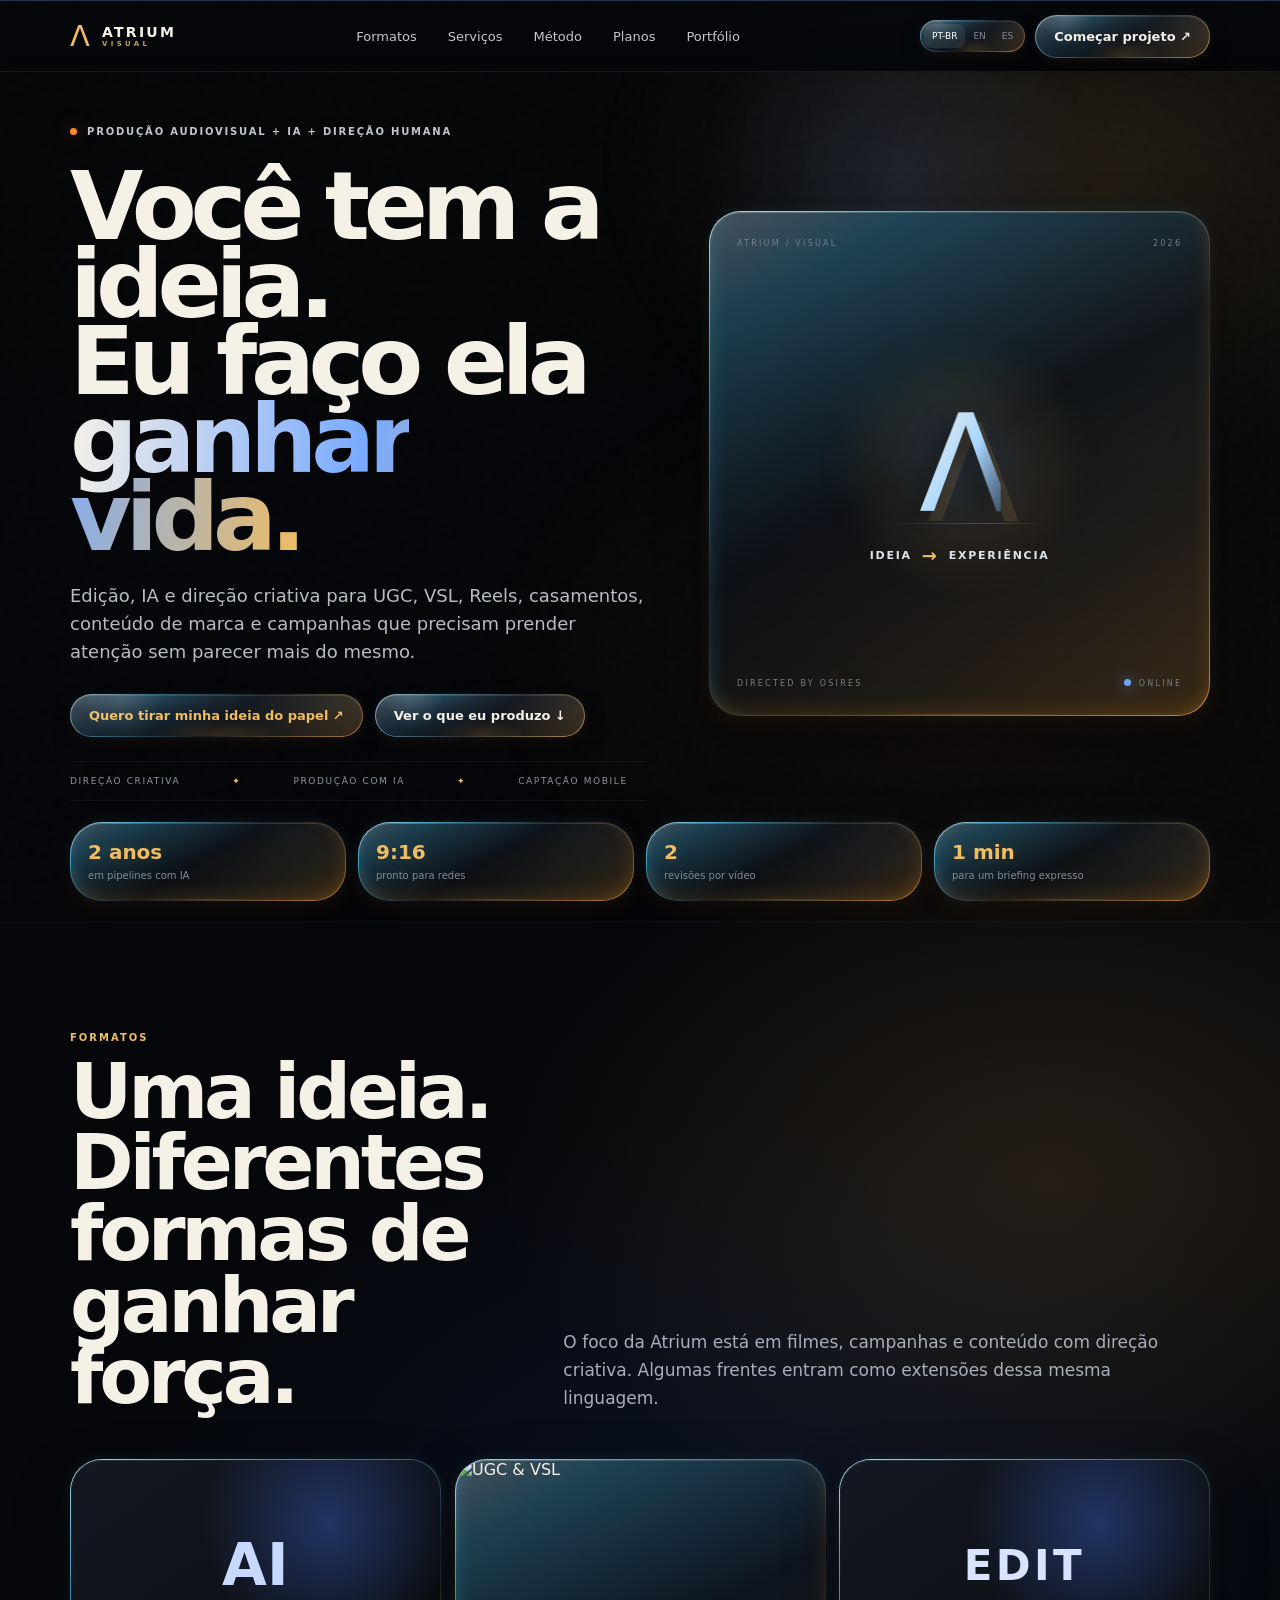
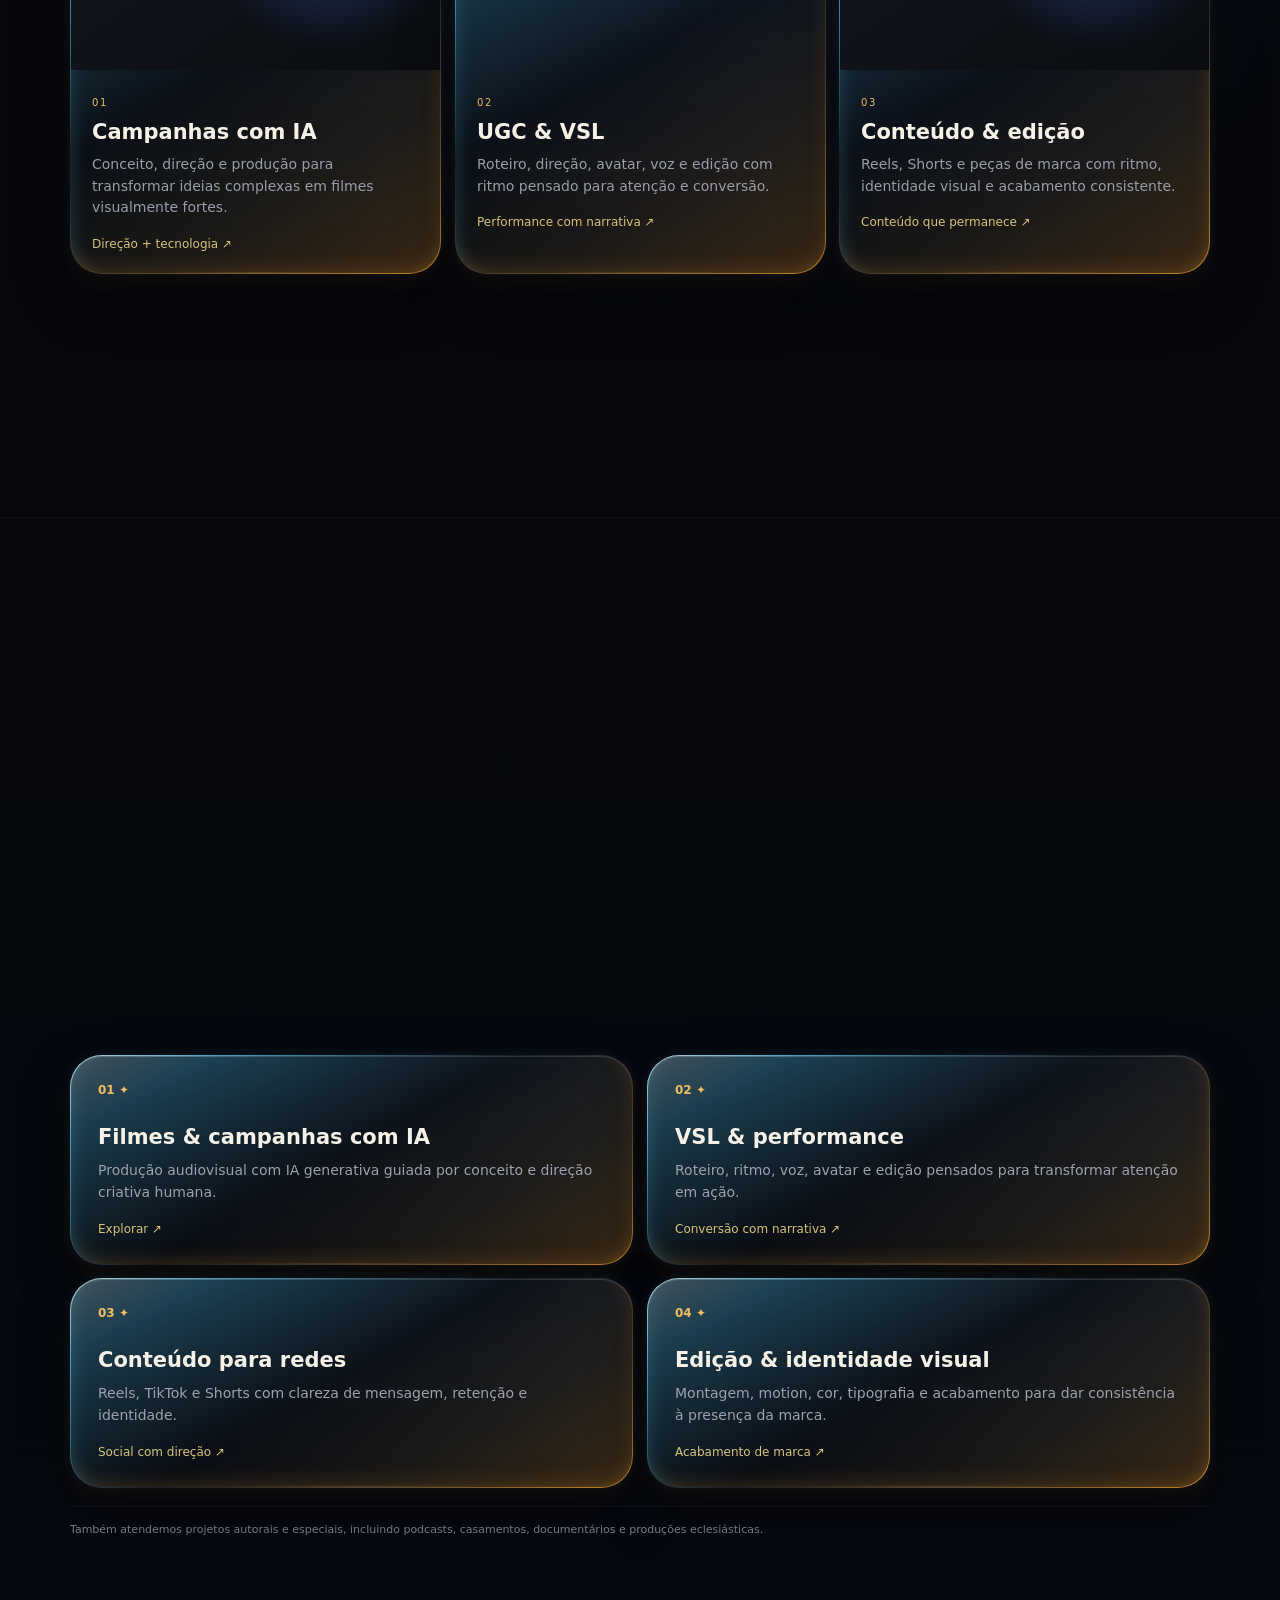
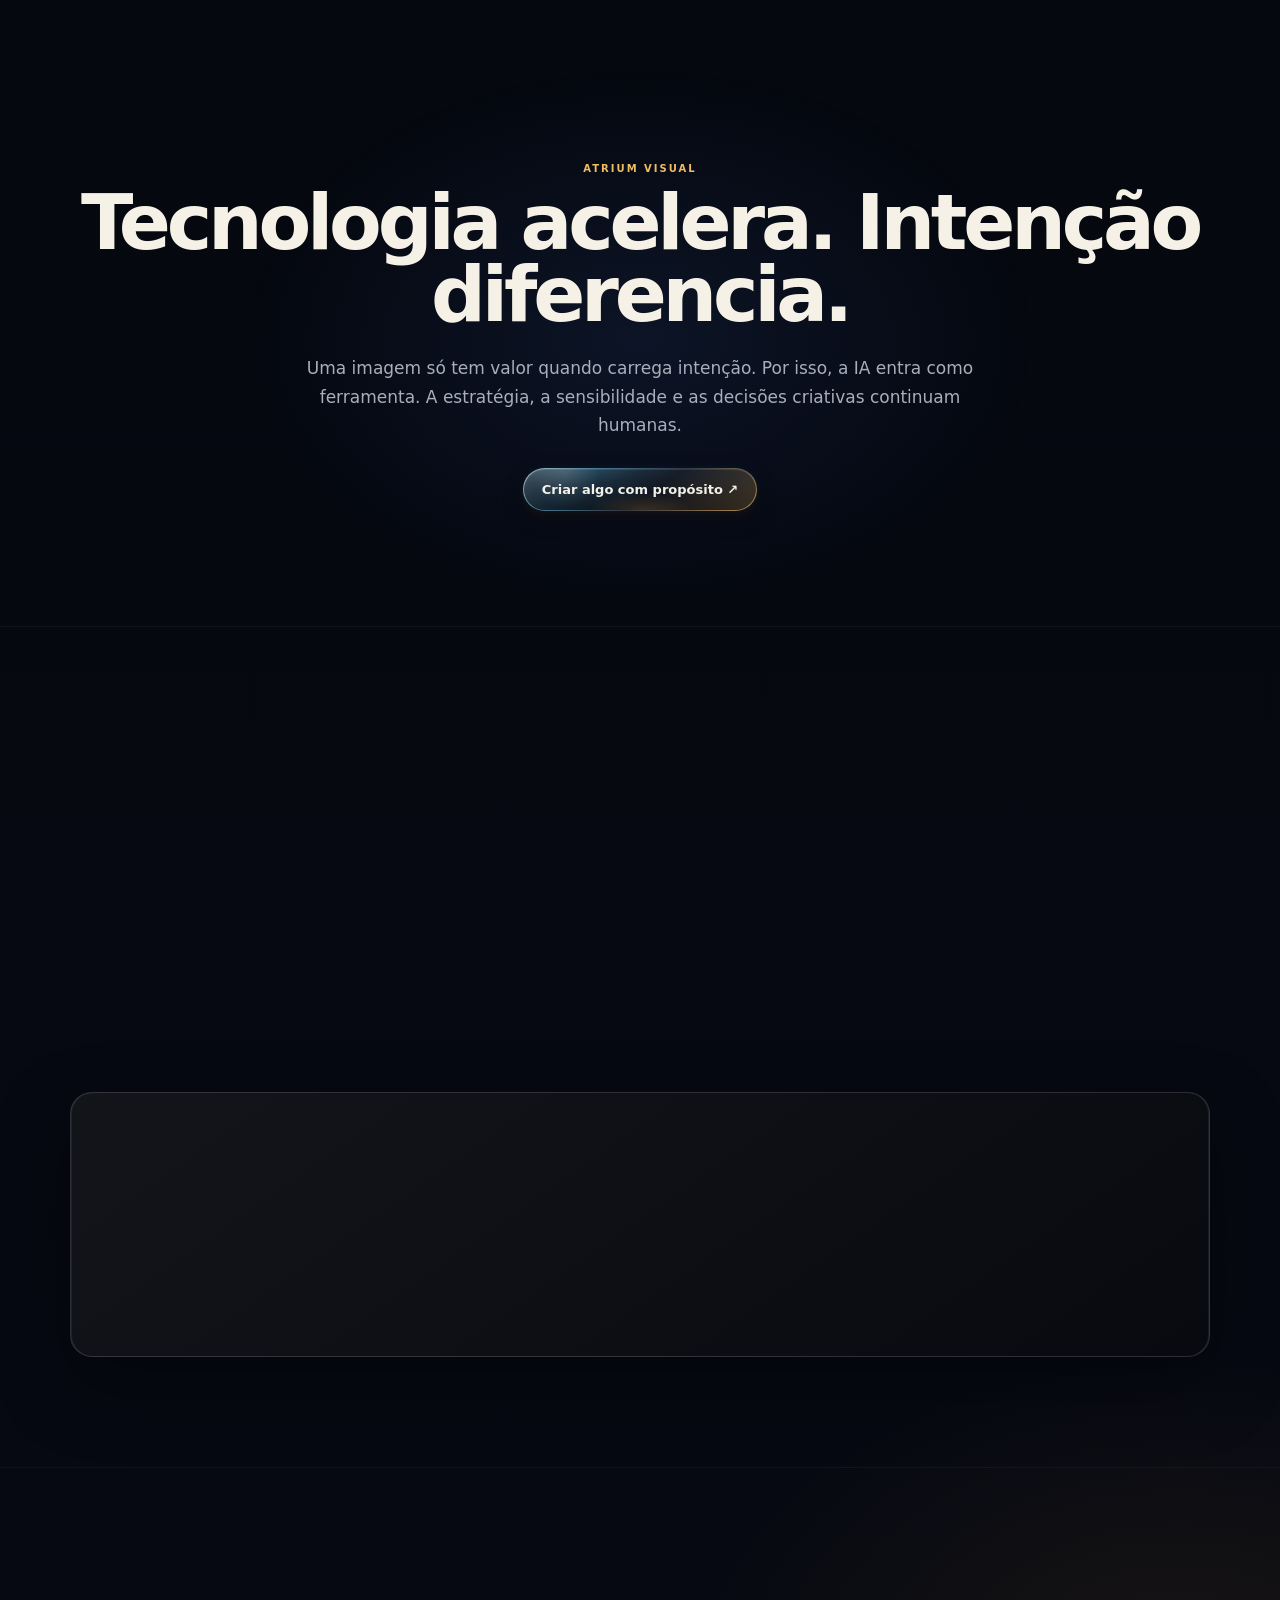
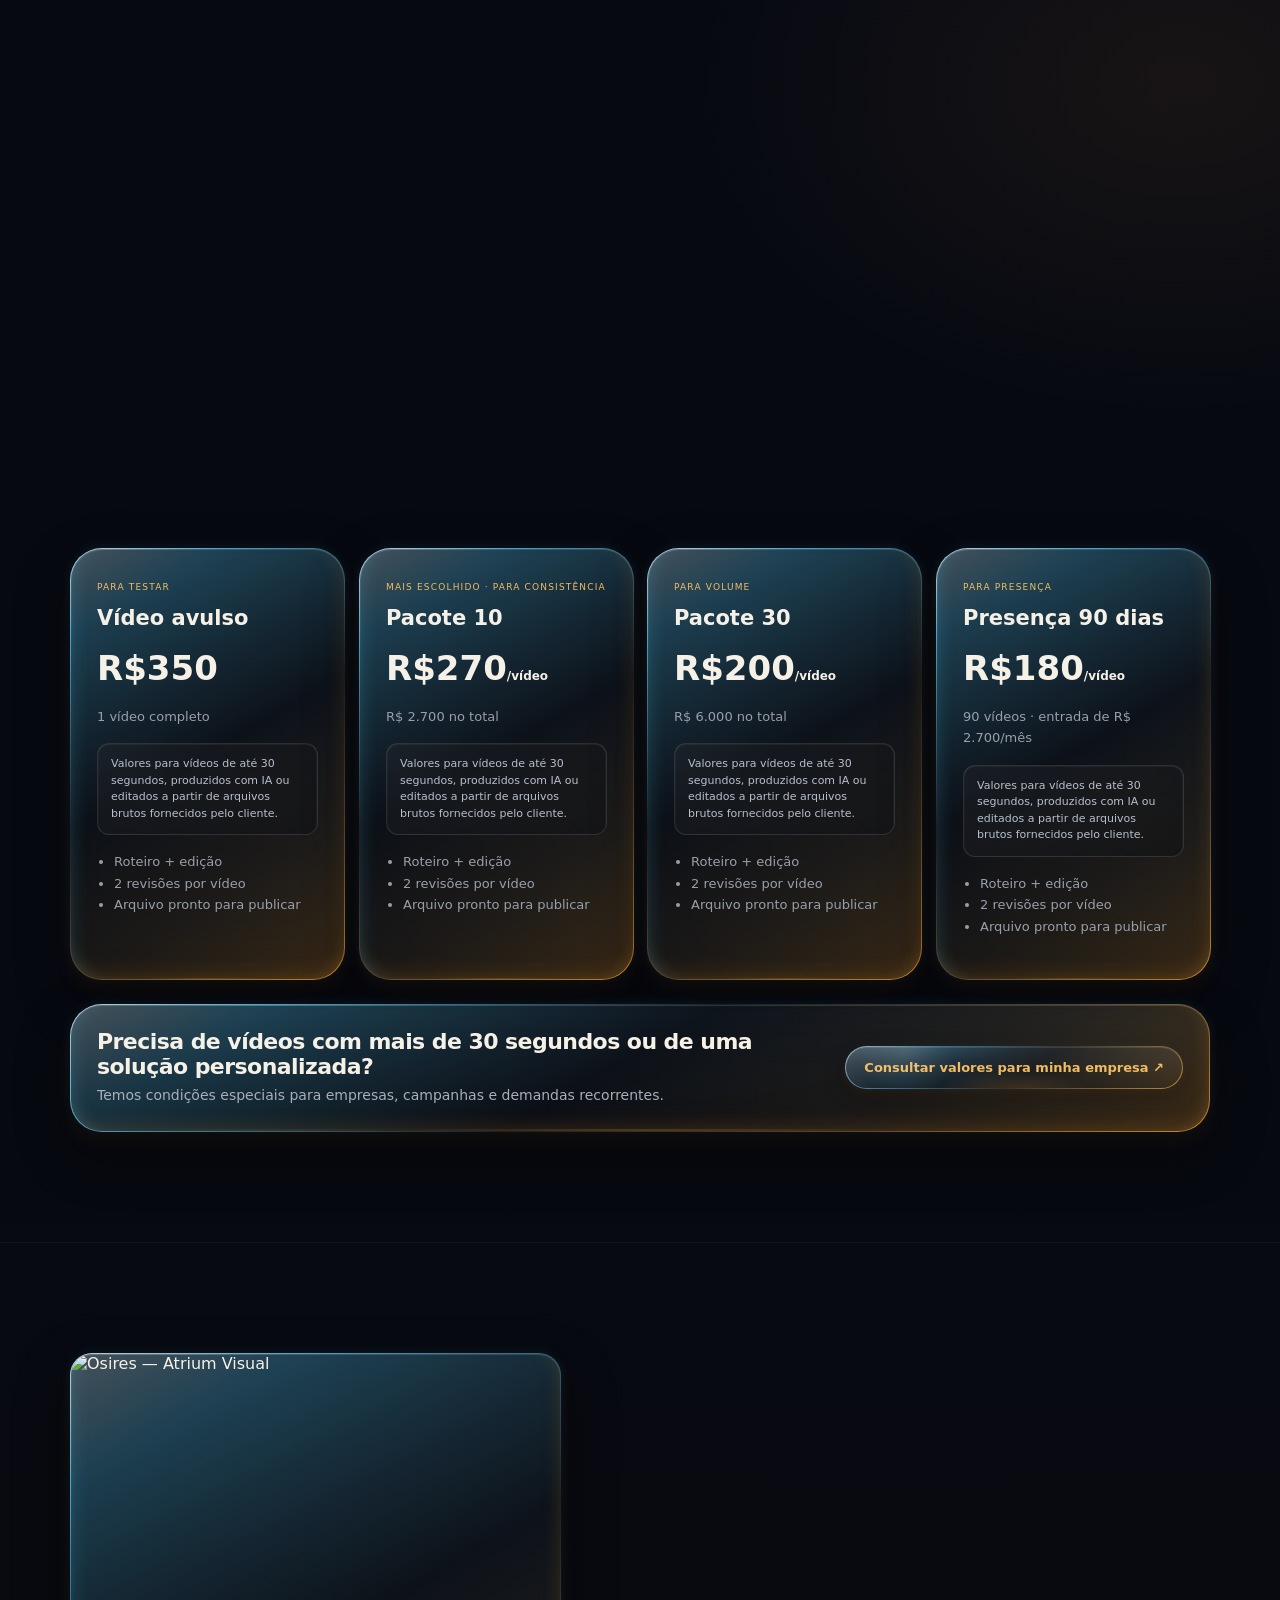
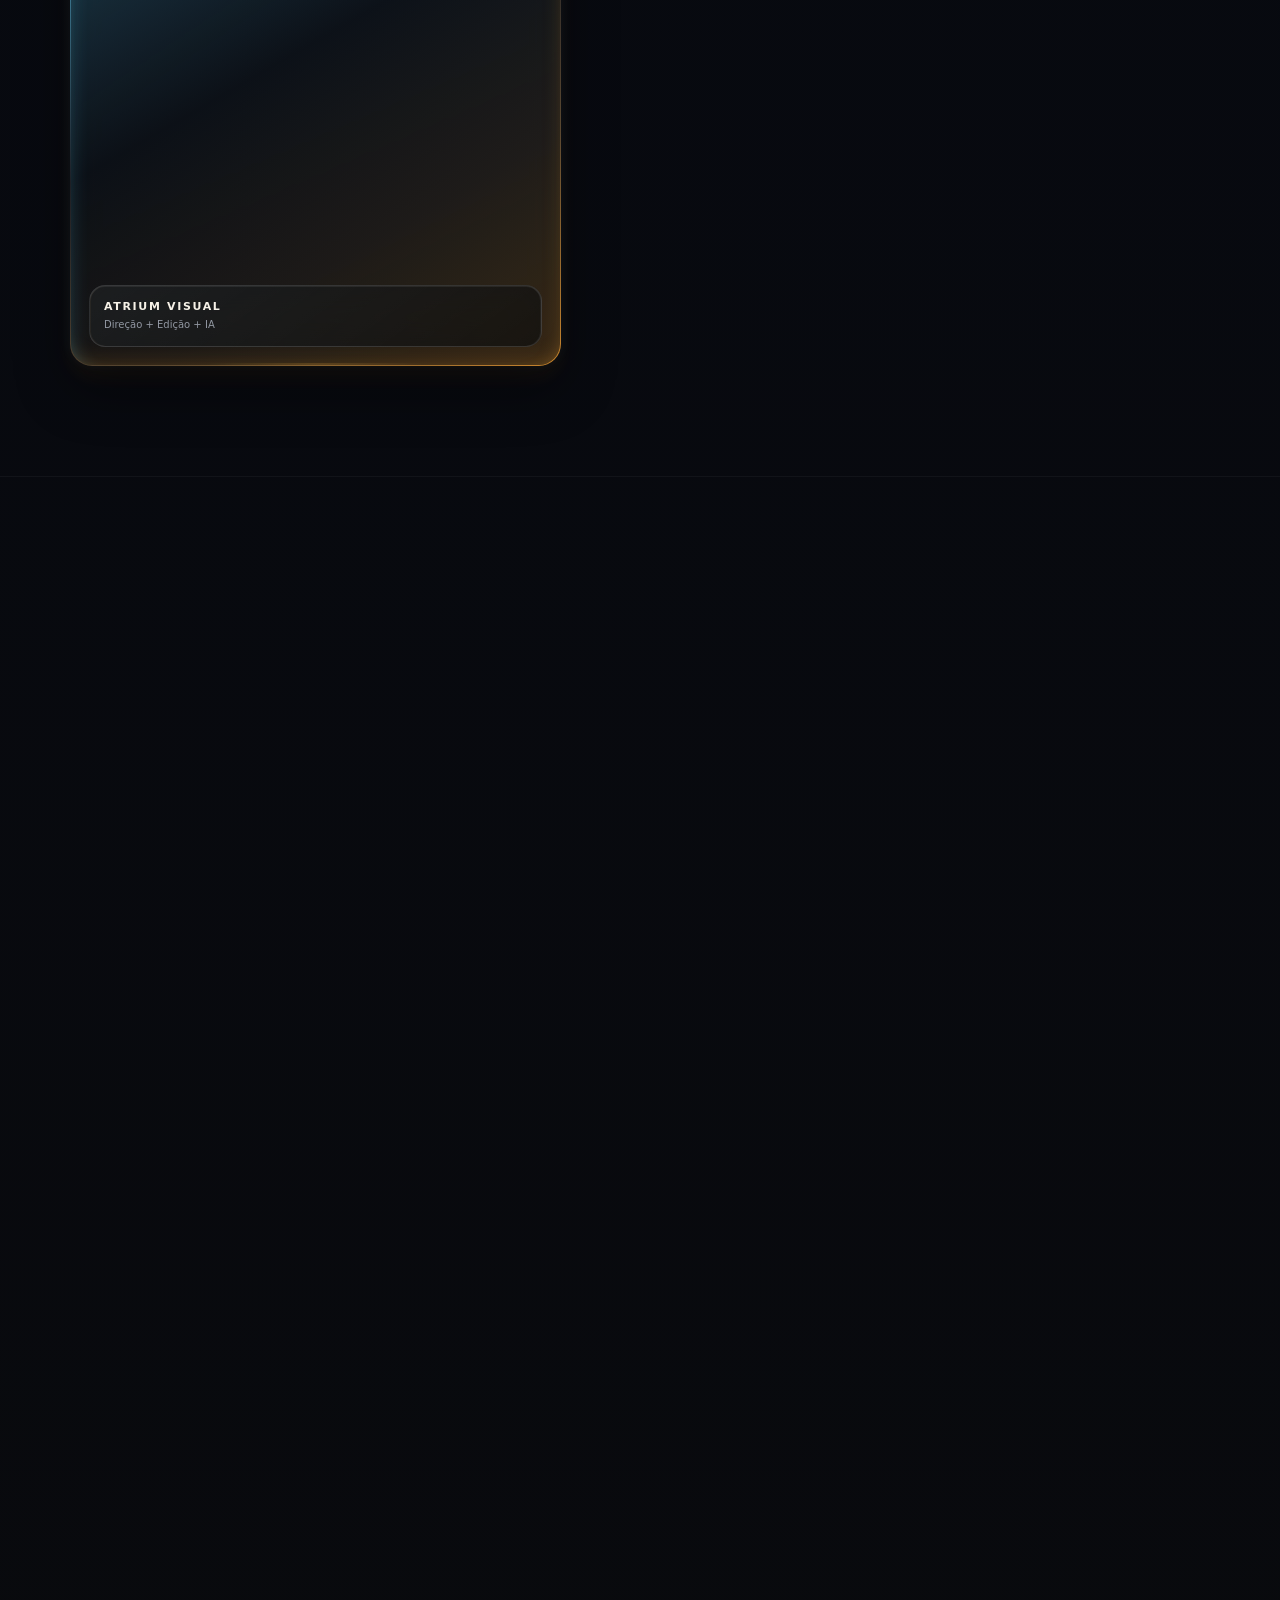
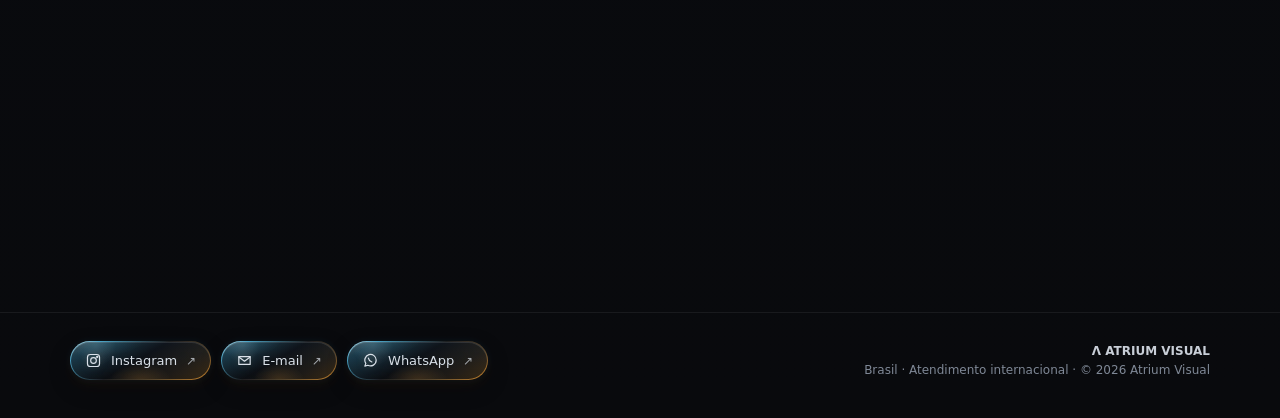
==== index.html @ bb7e36b9 "Refine home positioning and make weddings podcasts secondary" ====
<!doctype html><html lang="pt-BR"><head><meta charset="utf-8"><meta name="viewport" content="width=device-width,initial-scale=1,viewport-fit=cover"><title>Atrium Visual — Edição, IA & Direção Criativa</title><meta name="description" content="Edição, IA e direção criativa para UGC, VSL, Reels, casamentos, conteúdo de marca e campanhas.">
<style>
:root{--bg:#050608;--text:#f6f1e7;--muted:#a9afbb;--line:rgba(255,255,255,.11);--gold:#efbd62;--orange:#ff8a24;--blue:#78aaff;--max:1140px}
*{box-sizing:border-box}html{scroll-behavior:smooth}body{margin:0;background:
radial-gradient(980px 650px at 76% 16%,rgba(45,91,194,.17),transparent 62%),
radial-gradient(760px 540px at 98% 58%,rgba(183,108,33,.10),transparent 65%),
linear-gradient(180deg,#050608 0%,#060912 56%,#090a0d 100%);color:var(--text);font-family:Inter,ui-sans-serif,system-ui,-apple-system,BlinkMacSystemFont,"Segoe UI",sans-serif;overflow-x:hidden}
a{color:inherit;text-decoration:none}img{max-width:100%;display:block}.wrap{width:min(var(--max),calc(100% - 40px));margin:auto}.noise{position:fixed;inset:0;z-index:0;pointer-events:none;opacity:.021;background-image:url("data:image/svg+xml,%3Csvg viewBox='0 0 160 160' xmlns='http://www.w3.org/2000/svg'%3E%3Cfilter id='n'%3E%3CfeTurbulence type='fractalNoise' baseFrequency='.9' numOctaves='3' stitchTiles='stitch'/%3E%3C/filter%3E%3Crect width='100%25' height='100%25' filter='url(%23n)' opacity='.75'/%3E%3C/svg%3E")}.cursor-light{position:fixed;width:430px;height:430px;border-radius:50%;background:radial-gradient(circle,rgba(82,139,255,.12),transparent 66%);pointer-events:none;z-index:0;transform:translate(-50%,-50%);left:70%;top:20%;will-change:left,top}
header,main,footer{position:relative;z-index:2}header{position:sticky;top:0;z-index:80;background:rgba(5,6,8,.76);backdrop-filter:blur(22px) saturate(130%);-webkit-backdrop-filter:blur(22px) saturate(130%);border-top:1px solid rgba(120,170,255,.28);border-bottom:1px solid rgba(255,255,255,.055)}.nav{height:70px;display:flex;align-items:center;justify-content:space-between;gap:20px}.brand{display:flex;align-items:center;gap:10px;font-size:14px;font-weight:900;letter-spacing:.16em}.mark{font-size:29px;color:var(--gold);font-weight:400}.brand small{display:block;font-size:7px;letter-spacing:.47em;color:#c99d53}.navlinks{display:flex;gap:31px;color:#c4c7ce;font-size:13px}.navlinks a{transition:.25s}.navlinks a:hover{color:#fff;transform:translateY(-2px)}.header-actions{display:flex;align-items:center;gap:10px}.langs{display:flex;padding:3px;border-radius:11px;border:1px solid rgba(255,255,255,.09);background:rgba(255,255,255,.025)}.langs a{font-size:9px;padding:7px 8px;border-radius:8px;color:#7e8591}.langs a.active{color:#fff;background:rgba(255,255,255,.08)}.btn{display:inline-flex;align-items:center;justify-content:center;gap:9px;padding:13px 18px;border-radius:14px;border:1px solid rgba(255,255,255,.12);background:linear-gradient(145deg,rgba(255,255,255,.075),rgba(255,255,255,.018));backdrop-filter:blur(14px);-webkit-backdrop-filter:blur(14px);font-size:13px;font-weight:800;transition:.3s cubic-bezier(.2,.8,.2,1)}.btn:hover{transform:translateY(-2px);border-color:rgba(120,170,255,.38);box-shadow:0 20px 45px rgba(0,0,0,.23)}.btn.primary{background:#f5f0e7;color:#090b0f;border-color:#f5f0e7}
.hero{min-height:690px;padding:54px 0 20px;display:grid;align-items:center}.hero-grid{display:grid;grid-template-columns:1.07fr .93fr;gap:62px;align-items:center}.kicker{display:flex;align-items:center;gap:10px;color:#c1c5ce;font-size:10px;font-weight:900;letter-spacing:.18em;text-transform:uppercase}.kicker:before{content:"";width:7px;height:7px;background:var(--orange);border-radius:50%;box-shadow:0 0 18px rgba(255,138,36,.55)}h1,h2,h3,p{margin-top:0}.hero h1{font-size:clamp(61px,7.4vw,99px);line-height:.82;letter-spacing:-.067em;margin:31px 0 26px}.grad{background:linear-gradient(96deg,#f6f1e7 0%,#78aaff 52%,#efbd62 100%);-webkit-background-clip:text;background-clip:text;color:transparent}.hero p{max-width:640px;color:#b7bbc4;font-size:18px;line-height:1.56}.hero-actions{display:flex;flex-wrap:wrap;gap:12px;margin-top:27px}.clients{display:flex;flex-wrap:wrap;gap:9px;margin-top:22px}.pill{border:1px solid rgba(255,255,255,.1);border-radius:999px;background:rgba(255,255,255,.018);padding:8px 12px;color:#878e9a;font-size:10px;letter-spacing:.11em;text-transform:uppercase}
.glass{border:1px solid rgba(255,255,255,.115);background:linear-gradient(145deg,rgba(255,255,255,.082),rgba(255,255,255,.017));backdrop-filter:blur(22px) saturate(125%);-webkit-backdrop-filter:blur(22px) saturate(125%);box-shadow:inset 0 1px 0 rgba(255,255,255,.065),0 30px 75px rgba(0,0,0,.24)}
.refract{position:relative;overflow:hidden;transform-style:preserve-3d;will-change:transform}.refract:before{content:"";position:absolute;z-index:8;pointer-events:none;inset:-60%;background:linear-gradient(108deg,transparent 44%,rgba(255,255,255,.13) 49.5%,rgba(110,168,255,.08) 51%,transparent 56%);transform:translate3d(calc(var(--mx,0)*1px),calc(var(--my,0)*1px),0) rotate(18deg);opacity:.34;transition:opacity .3s}.refract:hover:before{opacity:.75}
.hero-card{height:505px;border-radius:39px;background:radial-gradient(350px 300px at 77% 42%,rgba(53,101,218,.28),transparent 65%),radial-gradient(290px 300px at 13% 85%,rgba(190,116,37,.16),transparent 64%),linear-gradient(145deg,rgba(255,255,255,.07),rgba(255,255,255,.012));}.hud{position:absolute;inset:27px;z-index:3;display:flex;flex-direction:column;justify-content:space-between}.hudtop,.hudbottom{display:flex;justify-content:space-between;color:#777f8d;font-size:8px;letter-spacing:.28em}.hudcenter{text-align:center}.hudcenter small{font-size:8px;letter-spacing:.4em;color:#929aa7}.hudcenter strong{display:block;font-size:59px;line-height:.9;letter-spacing:-.055em;margin:19px 0}.hudcenter i{font-style:normal;color:var(--gold);font-size:43px}.online:before{content:"";display:inline-block;width:7px;height:7px;background:#6da4ff;border-radius:50%;margin-right:8px;box-shadow:0 0 15px #6da4ff}
.stats{display:grid;grid-template-columns:repeat(4,1fr);gap:12px;margin-top:21px}.stat{border-radius:17px;padding:17px;transition:border-color .3s,box-shadow .3s}.stat:hover{border-color:rgba(120,170,255,.32);box-shadow:inset 0 1px 0 rgba(255,255,255,.075),0 28px 58px rgba(0,0,0,.25)}.stat b{display:block;font-size:20px}.stat span{font-size:10px;color:#848b97}
.section{padding:110px 0;border-top:1px solid rgba(255,255,255,.045)}.head{display:grid;grid-template-columns:.82fr 1.18fr;gap:44px;align-items:end;margin-bottom:46px}.label{color:var(--gold);font-size:10px;letter-spacing:.2em;text-transform:uppercase;font-weight:900}.head h2,.statement h2,.about h2,.brief h2,.cta h2{font-size:clamp(46px,6vw,78px);line-height:.93;letter-spacing:-.055em;margin:13px 0 0}.head p{font-size:17px;line-height:1.66;color:#a8aeba;margin:0}.formats{display:grid;grid-template-columns:repeat(4,1fr);gap:14px}.format,.service,.plan,.step,.brief-box,.cta-box,.portrait{border-radius:22px;transition:border-color .35s,box-shadow .35s,background .35s}.format:hover,.service:hover,.plan:hover{border-color:rgba(120,170,255,.31);box-shadow:inset 0 1px 0 rgba(255,255,255,.08),0 38px 78px rgba(0,0,0,.28)}.format{overflow:hidden}.format img,.ai-box{width:100%;height:210px;object-fit:cover}.ai-box{display:grid;place-items:center;font-size:58px;font-weight:900;color:#c7d9ff;background:radial-gradient(circle at 70% 30%,rgba(57,99,204,.42),transparent 43%),linear-gradient(145deg,#141821,#0a0c0f)}.format-copy{padding:21px}.format-copy .num{font-size:10px;color:var(--gold);letter-spacing:.17em}.format h3{font-size:21px;margin:10px 0}.format p{font-size:14px;line-height:1.55;color:#989eaa}.more{font-size:12px;color:#d7c37a}.services{display:grid;grid-template-columns:repeat(3,1fr);gap:14px}.service{padding:27px}.service b{display:block;color:var(--gold);font-size:12px;margin-bottom:28px}.service h3{font-size:21px;margin-bottom:10px}.service p{font-size:14px;line-height:1.6;color:#9ca2ae}.service a{font-size:12px;color:#d8c47b}.statement{padding:115px 0;text-align:center;background:radial-gradient(560px 380px at 50% 50%,rgba(64,105,203,.12),transparent 71%)}.statement p{max-width:720px;margin:24px auto 28px;font-size:17px;line-height:1.68;color:#a9afba}.method{display:grid;grid-template-columns:repeat(4,1fr);border-radius:22px;overflow:hidden;border:1px solid rgba(255,255,255,.16);background:linear-gradient(145deg,rgba(255,255,255,.085),rgba(255,255,255,.025));gap:1px;box-shadow:inset 0 1px 0 rgba(255,255,255,.07),0 28px 72px rgba(0,0,0,.24)}.step{border-radius:0;padding:30px 28px;min-height:235px;position:relative;background:linear-gradient(155deg,rgba(255,255,255,.105),rgba(255,255,255,.025));backdrop-filter:blur(22px) saturate(125%);-webkit-backdrop-filter:blur(22px) saturate(125%);transition:background .35s,border-color .35s,box-shadow .35s}.step:after{content:"";position:absolute;inset:0;pointer-events:none;background:radial-gradient(260px 150px at 22% 0%,rgba(119,169,255,.12),transparent 68%),linear-gradient(120deg,rgba(255,255,255,.05),transparent 38%);opacity:.9}.step:hover{background:linear-gradient(155deg,rgba(255,255,255,.15),rgba(255,255,255,.035));box-shadow:inset 0 1px 0 rgba(255,255,255,.09),0 24px 50px rgba(0,0,0,.22)}.step>*{position:relative;z-index:2}.step strong{font-size:50px;color:rgba(120,170,255,.34);text-shadow:0 0 26px rgba(80,135,255,.14);letter-spacing:-.04em}.step h3{font-size:21px;margin:34px 0 10px;color:#f1eee7}.step p{font-size:14px;color:#b7bdc8;line-height:1.5}.step em{display:block;margin-top:24px;color:#8f98a6;font-size:10px;letter-spacing:.17em;text-transform:uppercase;font-style:normal}.plans{display:grid;grid-template-columns:repeat(4,1fr);gap:14px}.plan{padding:26px;min-height:355px}.plan.featured{border-color:rgba(239,189,98,.34);background:linear-gradient(160deg,rgba(239,189,98,.11),rgba(255,255,255,.019))}.plan small{color:var(--gold);font-size:9px;letter-spacing:.13em;text-transform:uppercase}.plan h3{font-size:21px;margin:12px 0}.price{font-size:34px;font-weight:900;margin:18px 0}.plan p,.plan li{font-size:13px;line-height:1.65;color:#999faa}.plan ul{padding-left:17px}.scope-note{margin:16px 0 14px;padding:12px 13px;border-radius:12px;border:1px solid rgba(120,170,255,.16);background:linear-gradient(145deg,rgba(120,170,255,.08),rgba(255,255,255,.018));color:#b8c0ce!important;font-size:11px!important;line-height:1.5!important}.enterprise-offer{margin-top:24px;padding:24px 26px;border-radius:20px;display:flex;align-items:center;justify-content:space-between;gap:22px}.enterprise-offer h3{font-size:22px;letter-spacing:-.025em;margin:0 0 6px}.enterprise-offer p{margin:0;color:#a8afbb;font-size:14px;line-height:1.55}.enterprise-offer .btn{flex:0 0 auto}.about{display:grid;grid-template-columns:.9fr 1.1fr;gap:50px;align-items:center}.portrait{overflow:hidden;position:relative}.portrait img{width:100%;aspect-ratio:4/5;object-fit:cover}.badge{position:absolute;left:18px;right:18px;bottom:18px;border:1px solid rgba(255,255,255,.11);background:rgba(8,9,12,.64);backdrop-filter:blur(16px);-webkit-backdrop-filter:blur(16px);padding:14px;border-radius:16px}.badge b{display:block;font-size:11px;letter-spacing:.15em}.badge span{font-size:10px;color:#9298a3}.about p,.brief p,.cta p{font-size:17px;line-height:1.65;color:#a9afba}.chips{display:flex;flex-wrap:wrap;gap:8px;margin:22px 0}.chip{border:1px solid rgba(255,255,255,.1);border-radius:999px;padding:8px 10px;color:#959ba6;font-size:11px}.brief-box{padding:42px}.brief-grid{display:grid;grid-template-columns:1fr 1fr;gap:36px}.form{display:grid;gap:12px}.field{width:100%;border:1px solid rgba(255,255,255,.1);background:rgba(5,7,10,.62);color:#e9e5dc;border-radius:12px;padding:14px;font:inherit}.form small{font-size:11px;color:#747b87}.contactline{margin-top:24px;color:#b8bcc5}.cta{padding:105px 0}.cta-box{padding:55px;border-radius:30px;background:radial-gradient(460px 300px at 84% 16%,rgba(51,94,190,.17),transparent 70%),linear-gradient(145deg,rgba(255,255,255,.075),rgba(255,255,255,.017))}.cta-row{display:grid;grid-template-columns:1.3fr .7fr;gap:35px;align-items:end}.qr{width:220px;aspect-ratio:1;border-radius:22px;background:#f5f0e6;padding:18px;margin-left:auto;box-shadow:0 24px 55px rgba(0,0,0,.3);transition:.35s}.qr:hover{transform:translateY(-6px) scale(1.02) rotate(1deg)}footer{border-top:1px solid rgba(255,255,255,.055);padding:28px 0 42px;color:#747c88}.footer{display:flex;justify-content:space-between;gap:20px;flex-wrap:wrap}.footer strong{color:#eee}.footer a{margin-right:16px}.reveal{opacity:0;transform:translateY(38px);transition:.82s cubic-bezier(.2,.8,.2,1)}.reveal.in{opacity:1;transform:none}
@media(max-width:900px){.navlinks{display:none}.hero-grid,.head,.about,.brief-grid,.cta-row{grid-template-columns:1fr}.hero{min-height:auto}.hero-card{height:430px}.formats,.plans{grid-template-columns:repeat(2,1fr)}.services{grid-template-columns:1fr 1fr}.method{grid-template-columns:1fr 1fr}.qr{margin:0}.cursor-light{display:none}}
@media(max-width:640px){.wrap{width:min(var(--max),calc(100% - 24px))}.nav{height:68px}.brand{font-size:12px}.mark{font-size:25px}.header-actions{gap:6px}.langs a{font-size:8px;padding:6px}.btn{padding:11px 13px;font-size:12px}.hero{padding-top:48px}.hero h1{font-size:56px}.hero-card{height:350px;border-radius:28px}.hudcenter strong{font-size:40px}.stats,.formats,.services,.method,.plans{grid-template-columns:1fr}.section{padding:76px 0}.head h2,.statement h2,.about h2,.brief h2,.cta h2{font-size:48px}.brief-box,.cta-box{padding:28px 22px}.enterprise-offer{align-items:flex-start;flex-direction:column;padding:20px}.enterprise-offer .btn{width:100%}.langs{display:flex}}
@media(prefers-reduced-motion:reduce){*{animation:none!important;transition:none!important;scroll-behavior:auto!important}.reveal{opacity:1;transform:none}}

/* PREMIUM GLASS REFERENCE V1 — smoked black glass with warm/cool rim refraction */
:root{
  --glass-smoke:rgba(8,10,14,.64);
  --glass-smoke-2:rgba(13,16,22,.48);
  --glass-rim-gold:rgba(244,190,103,.92);
  --glass-rim-warm:rgba(255,224,176,.66);
  --glass-rim-cool:rgba(225,237,255,.86);
  --glass-rim-blue:rgba(132,181,255,.48);
  --glass-rim-dim:rgba(255,255,255,.08);
}
body{
  background:
    radial-gradient(900px 620px at 10% 78%,rgba(224,144,58,.055),transparent 58%),
    radial-gradient(980px 680px at 86% 18%,rgba(91,143,255,.075),transparent 60%),
    linear-gradient(180deg,#020304 0%,#05070b 52%,#030405 100%)!important;
}
header{
  background:linear-gradient(180deg,rgba(7,9,13,.78),rgba(4,5,8,.66))!important;
  border-bottom-color:rgba(255,255,255,.075)!important;
}
.glass,
.work-card,
.stat,
.format,
.service,
.plan,
.brief-box,
.cta-box,
.portrait,
.enterprise-offer,
.player-shell{
  position:relative;
  border-color:rgba(255,255,255,.11)!important;
  background:
    radial-gradient(120% 150% at 0% 0%,rgba(242,181,93,.075),transparent 35%),
    radial-gradient(110% 150% at 100% 0%,rgba(222,235,255,.055),transparent 34%),
    linear-gradient(145deg,rgba(255,255,255,.065),rgba(255,255,255,.012) 42%,rgba(255,255,255,.025)),
    var(--glass-smoke)!important;
  backdrop-filter:blur(26px) saturate(128%)!important;
  -webkit-backdrop-filter:blur(26px) saturate(128%)!important;
  box-shadow:
    inset 1px 0 0 rgba(244,190,103,.09),
    inset -1px 0 0 rgba(225,237,255,.085),
    inset 0 1px 0 rgba(255,255,255,.08),
    inset 0 -1px 0 rgba(255,255,255,.025),
    inset 12px 0 32px -28px rgba(244,190,103,.72),
    inset -12px 0 32px -28px rgba(223,237,255,.62),
    0 26px 72px rgba(0,0,0,.38)!important;
}
.glass::after,
.work-card::after,
.stat::after,
.format::after,
.service::after,
.plan::after,
.brief-box::after,
.cta-box::after,
.portrait::after,
.enterprise-offer::after,
.player-shell::after{
  content:"";
  position:absolute;
  inset:0;
  z-index:12;
  border-radius:inherit;
  padding:1.25px;
  pointer-events:none;
  background:
    conic-gradient(
      from 218deg,
      var(--glass-rim-gold) 0deg,
      var(--glass-rim-warm) 34deg,
      rgba(255,255,255,.28) 76deg,
      var(--glass-rim-dim) 132deg,
      rgba(255,255,255,.06) 192deg,
      var(--glass-rim-blue) 246deg,
      var(--glass-rim-cool) 302deg,
      var(--glass-rim-gold) 360deg
    );
  -webkit-mask:linear-gradient(#000 0 0) content-box,linear-gradient(#000 0 0);
  -webkit-mask-composite:xor;
  mask-composite:exclude;
  opacity:.78;
}
.glass::before,
.work-card::before,
.refract::before{
  filter:blur(.15px);
}
.hero-card,
.work-card,
.format,
.service,
.plan,
.stat,
.brief-box,
.cta-box,
.enterprise-offer,
.player-shell{
  transition:
    transform .38s cubic-bezier(.2,.8,.2,1),
    box-shadow .38s cubic-bezier(.2,.8,.2,1),
    border-color .3s ease,
    background .3s ease!important;
}
.hero-card:hover,
.work-card:hover,
.format:hover,
.service:hover,
.plan:hover,
.stat:hover,
.brief-box:hover,
.cta-box:hover,
.enterprise-offer:hover{
  border-color:rgba(255,255,255,.18)!important;
  box-shadow:
    inset 1px 0 0 rgba(244,190,103,.16),
    inset -1px 0 0 rgba(225,237,255,.15),
    inset 0 1px 0 rgba(255,255,255,.12),
    inset 14px 0 34px -28px rgba(244,190,103,.85),
    inset -14px 0 34px -28px rgba(225,237,255,.78),
    0 36px 92px rgba(0,0,0,.50),
    0 0 26px rgba(244,190,103,.04),
    0 0 32px rgba(106,158,255,.035)!important;
}
.refract:before,
.hero-card:before,
.work-card:before{
  background:
    linear-gradient(
      105deg,
      transparent 42%,
      rgba(255,220,168,.055) 46%,
      rgba(255,255,255,.19) 49.4%,
      rgba(186,213,255,.11) 51.2%,
      transparent 56%
    )!important;
  opacity:.40!important;
}
.refract:hover:before,
.hero-card:hover:before,
.work-card:hover:before{opacity:.82!important;}
.method{
  border-color:rgba(255,255,255,.14)!important;
  background:
    linear-gradient(145deg,rgba(255,255,255,.055),rgba(255,255,255,.012)),
    rgba(6,8,12,.68)!important;
  box-shadow:
    inset 1px 0 0 rgba(244,190,103,.08),
    inset -1px 0 0 rgba(225,237,255,.07),
    0 28px 72px rgba(0,0,0,.34)!important;
}
.step{
  background:
    radial-gradient(130% 120% at 0% 0%,rgba(244,190,103,.055),transparent 36%),
    radial-gradient(120% 120% at 100% 0%,rgba(210,231,255,.045),transparent 34%),
    linear-gradient(145deg,rgba(255,255,255,.055),rgba(255,255,255,.012)),
    rgba(8,10,14,.60)!important;
  backdrop-filter:blur(24px) saturate(125%)!important;
  -webkit-backdrop-filter:blur(24px) saturate(125%)!important;
  box-shadow:
    inset 1px 0 0 rgba(244,190,103,.06),
    inset -1px 0 0 rgba(225,237,255,.055)!important;
}
.step:hover{
  background:
    radial-gradient(130% 120% at 0% 0%,rgba(244,190,103,.085),transparent 38%),
    radial-gradient(120% 120% at 100% 0%,rgba(210,231,255,.065),transparent 36%),
    linear-gradient(145deg,rgba(255,255,255,.075),rgba(255,255,255,.016)),
    rgba(9,11,16,.62)!important;
}
.step strong{color:rgba(179,205,255,.34)!important;}
.btn:not(.primary),
.langs,
.pill,
.chip,
.chips span,
.field,
.scope-note{
  border-color:rgba(255,255,255,.11)!important;
  background:
    linear-gradient(145deg,rgba(255,255,255,.055),rgba(255,255,255,.012)),
    rgba(9,11,15,.50)!important;
  backdrop-filter:blur(18px) saturate(120%)!important;
  -webkit-backdrop-filter:blur(18px) saturate(120%)!important;
  box-shadow:
    inset 1px 0 0 rgba(244,190,103,.045),
    inset -1px 0 0 rgba(225,237,255,.04),
    inset 0 1px 0 rgba(255,255,255,.055)!important;
}
.badge{
  background:
    linear-gradient(145deg,rgba(255,255,255,.07),rgba(255,255,255,.012)),
    rgba(6,8,12,.64)!important;
  border-color:rgba(255,255,255,.13)!important;
  backdrop-filter:blur(20px) saturate(125%)!important;
  -webkit-backdrop-filter:blur(20px) saturate(125%)!important;
  box-shadow:
    inset 1px 0 0 rgba(244,190,103,.055),
    inset -1px 0 0 rgba(225,237,255,.05),
    inset 0 1px 0 rgba(255,255,255,.07)!important;
}
.player-shell{
  overflow:hidden;
  box-shadow:
    inset 1px 0 0 rgba(244,190,103,.11),
    inset -1px 0 0 rgba(225,237,255,.10),
    inset 0 1px 0 rgba(255,255,255,.09),
    0 46px 140px rgba(0,0,0,.66)!important;
}
.play-circle{
  background:
    radial-gradient(circle at 28% 18%,rgba(255,255,255,.98),rgba(241,236,227,.93) 55%,rgba(219,224,233,.90))!important;
  box-shadow:
    0 16px 42px rgba(0,0,0,.34),
    0 0 0 1px rgba(255,255,255,.48),
    -5px 0 18px rgba(244,190,103,.10),
    5px 0 18px rgba(170,204,255,.10)!important;
}
@media(max-width:640px){
  .glass::after,
  .work-card::after,
  .stat::after,
  .format::after,
  .service::after,
  .plan::after,
  .brief-box::after,
  .cta-box::after,
  .portrait::after,
  .enterprise-offer::after,
  .player-shell::after{opacity:.68;padding:1px}
  .glass,
  .work-card,
  .stat,
  .format,
  .service,
  .plan,
  .brief-box,
  .cta-box,
  .portrait,
  .enterprise-offer,
  .player-shell{backdrop-filter:blur(20px) saturate(122%)!important;-webkit-backdrop-filter:blur(20px) saturate(122%)!important}
}


/* ATRIUM GLASS SYSTEM V2 — blue upper rim + amber lower glow */
:root{
  --atrium-bg:#030509;
  --atrium-glass:rgba(10,17,25,.52);
  --atrium-glass-strong:rgba(9,15,23,.72);
  --atrium-blue:rgba(111,211,255,.88);
  --atrium-blue-soft:rgba(111,211,255,.22);
  --atrium-amber:rgba(255,178,76,.92);
  --atrium-amber-soft:rgba(255,178,76,.24);
}
.atrium-glass-v2{
  position:relative;
  isolation:isolate;
  border:1px solid transparent!important;
  background:
    linear-gradient(180deg,rgba(16,27,39,.62),rgba(7,11,17,.72)) padding-box,
    linear-gradient(155deg,rgba(223,247,255,.82) 0%,var(--atrium-blue) 17%,rgba(255,255,255,.10) 48%,rgba(255,202,125,.38) 73%,var(--atrium-amber) 100%) border-box!important;
  box-shadow:
    inset 0 1px 0 rgba(255,255,255,.12),
    inset 18px 0 30px -25px rgba(102,218,255,.55),
    inset -16px 0 28px -25px rgba(255,183,77,.38),
    inset 0 -20px 34px -28px rgba(255,173,64,.60),
    0 24px 64px rgba(0,0,0,.42),
    0 0 22px rgba(97,205,255,.045),
    0 10px 28px rgba(255,165,60,.035)!important;
  backdrop-filter:blur(22px) saturate(128%)!important;
  -webkit-backdrop-filter:blur(22px) saturate(128%)!important;
  transition:transform .28s ease,box-shadow .28s ease,filter .28s ease!important;
}
.atrium-glass-v2::after{
  content:"";
  position:absolute;
  inset:0;
  border-radius:inherit;
  pointer-events:none;
  z-index:2;
  background:
    radial-gradient(circle at var(--gx,22%) var(--gy,12%),rgba(255,255,255,.18),transparent 20%),
    radial-gradient(ellipse at 50% 103%,rgba(255,174,66,.32),transparent 30%),
    linear-gradient(180deg,rgba(190,235,255,.075),transparent 26%,transparent 72%,rgba(255,180,74,.075));
  mix-blend-mode:screen;
  opacity:.95;
}
.atrium-glass-v2:hover{
  transform:translateY(-3px);
  box-shadow:
    inset 0 1px 0 rgba(255,255,255,.16),
    inset 18px 0 32px -24px rgba(102,218,255,.68),
    inset -16px 0 30px -24px rgba(255,183,77,.46),
    inset 0 -20px 36px -27px rgba(255,173,64,.72),
    0 30px 76px rgba(0,0,0,.48),
    0 0 28px rgba(97,205,255,.07),
    0 14px 34px rgba(255,165,60,.06)!important;
}
.work-card.atrium-glass-v2,.plan.atrium-glass-v2,.service.atrium-glass-v2,.format.atrium-glass-v2,.stat.atrium-glass-v2,.brief-box.atrium-glass-v2,.cta-box.atrium-glass-v2,.hero-card.atrium-glass-v2,.enterprise-offer.atrium-glass-v2,.player-shell.atrium-glass-v2{border-radius:32px!important}
.btn.atrium-glass-v2,.langs.atrium-glass-v2,.mobile-langs.atrium-glass-v2,.chip.atrium-glass-v2,.chips span.atrium-glass-v2,.control-btn.atrium-glass-v2,.close.atrium-glass-v2{
  border-radius:999px!important;
  background:
    linear-gradient(180deg,rgba(22,31,42,.62),rgba(8,12,18,.72)) padding-box,
    linear-gradient(145deg,rgba(220,246,255,.72),rgba(98,206,255,.48) 25%,rgba(255,255,255,.08) 55%,rgba(255,181,76,.68)) border-box!important;
}
.atrium-footer{padding:28px 0 38px;border-top:1px solid rgba(255,255,255,.065);position:relative;z-index:3}
.atrium-footer-row{display:flex;align-items:center;justify-content:space-between;gap:18px;flex-wrap:wrap}
.atrium-footer-links{display:flex;gap:10px;flex-wrap:wrap}
.footer-pill{display:inline-flex;align-items:center;gap:9px;padding:10px 14px;border-radius:999px;color:#d9e0e8;font-size:13px;text-decoration:none}
.footer-pill svg{width:17px;height:17px;stroke:currentColor;fill:none;stroke-width:1.7;stroke-linecap:round;stroke-linejoin:round;filter:drop-shadow(0 0 5px rgba(111,211,255,.14)) drop-shadow(0 0 4px rgba(255,178,76,.10))}
.footer-pill .arrow{opacity:.72;font-size:12px}
.atrium-footer-meta{font-size:12px;line-height:1.55;color:#7f8896;text-align:right}
@media(max-width:640px){
  .work-card.atrium-glass-v2,.plan.atrium-glass-v2,.service.atrium-glass-v2,.format.atrium-glass-v2,.stat.atrium-glass-v2,.brief-box.atrium-glass-v2,.cta-box.atrium-glass-v2,.hero-card.atrium-glass-v2,.enterprise-offer.atrium-glass-v2{border-radius:27px!important}
  .atrium-footer-row{align-items:flex-start}
  .atrium-footer-meta{text-align:left;width:100%}
  .footer-pill{font-size:12px;padding:9px 12px}
}


/* ATRIUM GLASS V3 — stronger luminous rim, closer to visual reference */
.atrium-glass-v2{
  border:1.35px solid transparent!important;
  background:
    linear-gradient(180deg,rgba(9,18,28,.72),rgba(5,8,13,.79)) padding-box,
    linear-gradient(150deg,
      rgba(235,252,255,.98) 0%,
      rgba(103,220,255,1) 13%,
      rgba(49,167,232,.72) 26%,
      rgba(255,255,255,.13) 49%,
      rgba(255,205,135,.52) 73%,
      rgba(255,169,50,1) 100%) border-box!important;
  box-shadow:
    inset 0 1px 0 rgba(255,255,255,.22),
    inset 20px 0 34px -24px rgba(80,214,255,.76),
    inset -18px 0 32px -24px rgba(255,184,75,.56),
    inset 0 -26px 40px -28px rgba(255,165,44,.88),
    0 28px 68px rgba(0,0,0,.50),
    0 -4px 22px rgba(74,203,255,.20),
    0 0 30px rgba(67,192,255,.13),
    0 18px 38px rgba(255,156,39,.17)!important;
  filter:saturate(1.08);
}
.atrium-glass-v2::before{
  content:"";
  position:absolute;
  inset:-1px;
  border-radius:inherit;
  pointer-events:none;
  z-index:3;
  box-shadow:
    inset 0 2px 3px rgba(225,249,255,.52),
    inset 0 -2px 4px rgba(255,195,92,.62),
    0 -2px 11px rgba(78,211,255,.38),
    0 3px 15px rgba(255,168,45,.34);
  opacity:.96;
}
.atrium-glass-v2::after{
  background:
    radial-gradient(circle at var(--gx,18%) var(--gy,10%),rgba(255,255,255,.28),transparent 18%),
    radial-gradient(ellipse at 50% 104%,rgba(255,169,48,.48),transparent 33%),
    radial-gradient(ellipse at 20% -4%,rgba(83,214,255,.30),transparent 31%),
    linear-gradient(180deg,rgba(191,239,255,.12),transparent 24%,transparent 68%,rgba(255,171,55,.13));
  opacity:1;
}
.atrium-glass-v2:hover{
  box-shadow:
    inset 0 1px 0 rgba(255,255,255,.28),
    inset 22px 0 36px -23px rgba(80,214,255,.90),
    inset -20px 0 34px -23px rgba(255,184,75,.68),
    inset 0 -28px 42px -27px rgba(255,165,44,1),
    0 34px 82px rgba(0,0,0,.56),
    0 -5px 27px rgba(74,203,255,.29),
    0 0 38px rgba(67,192,255,.19),
    0 22px 44px rgba(255,156,39,.24)!important;
}
/* Portfolio thumbnails: actual video frame + Atrium identity layer */
.work-card .media{
  border-radius:30px 30px 0 0;
  margin:10px 10px 0;
  border:1px solid rgba(153,230,255,.42);
  box-shadow:
    inset 0 1px 0 rgba(255,255,255,.18),
    0 -3px 18px rgba(82,211,255,.14),
    0 10px 24px rgba(255,171,48,.09);
}
.work-card .media::before{
  content:"ATRIUM VISUAL";
  position:absolute;
  z-index:2;
  top:18px;
  right:19px;
  font-size:8px;
  font-weight:800;
  letter-spacing:.30em;
  color:rgba(239,245,250,.78);
  text-shadow:0 0 10px rgba(91,208,255,.30);
  pointer-events:none;
}
.work-card .media::after{
  background:
    linear-gradient(180deg,rgba(1,5,10,.03) 36%,rgba(2,5,9,.30) 58%,rgba(3,5,8,.90) 100%),
    radial-gradient(ellipse at 50% 105%,rgba(255,171,48,.23),transparent 35%),
    radial-gradient(ellipse at 12% -3%,rgba(74,204,255,.20),transparent 30%)!important;
}
.work-card .poster{
  filter:saturate(1.04) contrast(1.06) brightness(.96)!important;
}
.work-card:hover .poster{
  filter:saturate(1.13) contrast(1.07) brightness(1.01)!important;
}
.work-card .play-circle{
  background:linear-gradient(155deg,rgba(239,252,255,.92),rgba(188,229,245,.60))!important;
  border:1px solid rgba(255,255,255,.62);
  box-shadow:
    inset 0 1px 0 rgba(255,255,255,.72),
    0 0 0 1px rgba(76,202,255,.30),
    0 0 20px rgba(65,197,255,.28),
    0 9px 28px rgba(0,0,0,.38)!important;
  backdrop-filter:blur(10px);
  -webkit-backdrop-filter:blur(10px);
}
.work-card .play-copy b{
  font-size:17px;
  text-shadow:0 2px 18px rgba(0,0,0,.75);
}
.work-card .play-copy small{
  color:#f0b35c!important;
  font-weight:800;
}
.work-card .copy{
  background:
    radial-gradient(ellipse at 50% 0%,rgba(77,203,255,.055),transparent 55%),
    radial-gradient(ellipse at 55% 100%,rgba(255,171,48,.10),transparent 58%);
}
@media(max-width:640px){
  .work-card .media{margin:7px 7px 0;border-radius:22px 22px 0 0}
  .work-card .media::before{top:12px;right:13px;font-size:6.5px}
}


/* ATRIUM GLASS V4 — cleaner cards, no inner pane, restrained idle glow */
.atrium-glass-v2{
  border:1.15px solid transparent!important;
  background:
    linear-gradient(180deg,rgba(8,16,25,.66),rgba(5,8,13,.74)) padding-box,
    linear-gradient(150deg,
      rgba(225,248,255,.84) 0%,
      rgba(93,207,250,.78) 15%,
      rgba(255,255,255,.09) 48%,
      rgba(255,196,112,.34) 74%,
      rgba(255,168,53,.78) 100%) border-box!important;
  box-shadow:
    inset 0 1px 0 rgba(255,255,255,.13),
    inset 14px 0 24px -22px rgba(79,208,255,.43),
    inset -13px 0 24px -22px rgba(255,181,70,.34),
    inset 0 -17px 28px -25px rgba(255,162,46,.42),
    0 22px 54px rgba(0,0,0,.42),
    0 -2px 12px rgba(78,203,255,.08),
    0 10px 20px rgba(255,156,38,.07)!important;
  filter:none!important;
}
/* remove the extra glass/refraction pane that was creating the rectangle */
.atrium-glass-v2::before,
.work-card::before,
.hero-card::before,
.refract::before{
  display:none!important;
}
.atrium-glass-v2::after{
  background:
    radial-gradient(circle at var(--gx,18%) var(--gy,10%),rgba(255,255,255,.15),transparent 17%),
    radial-gradient(ellipse at 50% 104%,rgba(255,168,46,.24),transparent 31%),
    radial-gradient(ellipse at 18% -4%,rgba(75,205,255,.16),transparent 29%)!important;
  opacity:.72!important;
}
.atrium-glass-v2:hover{
  transform:translateY(-4px);
  box-shadow:
    inset 0 1px 0 rgba(255,255,255,.22),
    inset 18px 0 30px -22px rgba(76,214,255,.72),
    inset -17px 0 30px -22px rgba(255,184,75,.54),
    inset 0 -23px 36px -24px rgba(255,164,45,.82),
    0 32px 78px rgba(0,0,0,.50),
    0 -4px 23px rgba(75,207,255,.25),
    0 0 31px rgba(69,194,255,.13),
    0 18px 37px rgba(255,157,38,.18)!important;
}
.atrium-glass-v2:hover::after{opacity:1!important}

/* Portfolio cards are now the thumbnail itself — one continuous surface */
.work-card{
  overflow:hidden!important;
  isolation:isolate;
  min-height:0!important;
}
.work-card .media{
  margin:0!important;
  border:0!important;
  border-radius:inherit!important;
  box-shadow:none!important;
}
.work-card .media.portrait{aspect-ratio:4/5!important}
.work-card .media.landscape{aspect-ratio:16/9!important}
.work-card .media::before{
  content:"ATRIUM VISUAL";
  position:absolute;
  z-index:4;
  top:18px;
  right:20px;
  font-size:7px;
  font-weight:800;
  letter-spacing:.30em;
  color:rgba(242,247,250,.76);
  text-shadow:0 1px 12px rgba(0,0,0,.6);
  pointer-events:none;
}
.work-card .media::after{
  background:
    linear-gradient(180deg,rgba(1,4,8,.03) 35%,rgba(2,4,8,.13) 55%,rgba(2,4,7,.82) 100%),
    radial-gradient(ellipse at 52% 107%,rgba(255,168,48,.20),transparent 34%),
    radial-gradient(ellipse at 15% -6%,rgba(76,206,255,.14),transparent 29%)!important;
}
.work-card .poster{
  filter:saturate(1.02) contrast(1.045) brightness(.97)!important;
}
.work-card:hover .poster{
  transform:scale(1.035)!important;
  filter:saturate(1.09) contrast(1.055) brightness(1)!important;
}
/* title becomes part of the thumbnail instead of a second rectangle below */
.work-card .copy{
  position:absolute!important;
  left:0;right:0;bottom:0;
  z-index:5!important;
  padding:52px 26px 25px!important;
  background:linear-gradient(180deg,transparent,rgba(2,4,7,.78) 47%,rgba(2,4,7,.94))!important;
  pointer-events:none;
}
.work-card .copy .eyebrow{
  color:#efb65f!important;
  font-size:9px!important;
  letter-spacing:.18em!important;
}
.work-card .copy h3{
  color:#f4f0e8!important;
  font-size:clamp(22px,2.1vw,31px)!important;
  line-height:1.02!important;
  margin:7px 0 0!important;
  max-width:88%;
  text-shadow:0 3px 18px rgba(0,0,0,.65);
}
.work-card .copy p,
.work-card .copy .chips{display:none!important}
.work-card .play-copy,
.work-card .play-word{display:none!important}
.work-card .play-circle{
  left:20px!important;
  top:20px!important;
  width:48px!important;
  height:48px!important;
  font-size:15px!important;
  background:rgba(235,247,252,.88)!important;
  border:1px solid rgba(255,255,255,.52)!important;
  box-shadow:
    inset 0 1px 0 rgba(255,255,255,.62),
    0 0 0 1px rgba(75,204,255,.16),
    0 7px 22px rgba(0,0,0,.32)!important;
}
.work-card:hover .play-circle{
  box-shadow:
    inset 0 1px 0 rgba(255,255,255,.72),
    0 0 0 1px rgba(75,204,255,.32),
    0 0 19px rgba(75,204,255,.24),
    0 8px 24px rgba(0,0,0,.38)!important;
}

/* quieter controls at rest; glow blooms on hover */
.btn.atrium-glass-v2,.langs.atrium-glass-v2,.mobile-langs.atrium-glass-v2,.footer-pill.atrium-glass-v2{
  box-shadow:
    inset 0 1px 0 rgba(255,255,255,.11),
    0 8px 21px rgba(0,0,0,.28),
    0 0 9px rgba(72,202,255,.07),
    0 6px 12px rgba(255,160,45,.06)!important;
}
.btn.atrium-glass-v2:hover,.langs.atrium-glass-v2:hover,.mobile-langs.atrium-glass-v2:hover,.footer-pill.atrium-glass-v2:hover{
  box-shadow:
    inset 0 1px 0 rgba(255,255,255,.19),
    0 10px 27px rgba(0,0,0,.33),
    0 0 20px rgba(75,207,255,.22),
    0 9px 23px rgba(255,160,43,.18)!important;
}

/* Mobile: same identity, less clutter, touch glow instead of hover */
@media(max-width:640px){
  .work-card .media.landscape{aspect-ratio:4/3!important}
  .work-card .media::before{top:13px;right:14px;font-size:6px;letter-spacing:.25em}
  .work-card .copy{padding:42px 18px 18px!important}
  .work-card .copy h3{font-size:23px!important;max-width:90%}
  .work-card .play-circle{left:14px!important;top:14px!important;width:44px!important;height:44px!important}
  .atrium-glass-v2{
    box-shadow:
      inset 0 1px 0 rgba(255,255,255,.12),
      inset 10px 0 21px -20px rgba(76,210,255,.38),
      inset -10px 0 21px -20px rgba(255,181,70,.30),
      inset 0 -14px 24px -22px rgba(255,163,47,.38),
      0 18px 42px rgba(0,0,0,.40),
      0 -2px 10px rgba(76,207,255,.08),
      0 8px 16px rgba(255,160,43,.07)!important;
  }
  .atrium-glass-v2:active,
  .work-card:focus-within{
    box-shadow:
      inset 0 1px 0 rgba(255,255,255,.20),
      inset 14px 0 27px -20px rgba(76,214,255,.65),
      inset -14px 0 27px -20px rgba(255,184,75,.48),
      inset 0 -20px 31px -22px rgba(255,164,45,.72),
      0 24px 56px rgba(0,0,0,.47),
      0 -3px 18px rgba(75,207,255,.20),
      0 14px 28px rgba(255,157,38,.16)!important;
  }
}
@media(hover:none){
  .atrium-glass-v2:hover{transform:none}
}


/* ATRIUM UI V5 — orange controls + uniform editorial video thumbnails */
:root{--atrium-orange:#efbc63;--atrium-orange-soft:rgba(239,188,99,.22)}

/* Any control that could fall back to dark/black text now uses the Atrium orange */
button,.btn,.footer-pill,.langs a,.mobile-langs a,.control-btn,.close,.play-word{
  color:var(--atrium-orange)!important;
}
.btn.primary,.btn.primary:hover{
  color:var(--atrium-orange)!important;
}
.play-circle{color:var(--atrium-orange)!important}
button:hover,.btn:hover,.footer-pill:hover,.langs a:hover,.mobile-langs a:hover{
  color:#f6d08a!important;
}

/* Portfolio: consistent 2-column editorial grid */
#salon .grid,#haier .grid,#tecno .grid,#orabar .grid,#vsl .grid,#social .grid{
  align-items:stretch!important;
}
#salon .work-card,#haier .work-card,#tecno .work-card,#orabar .work-card,#vsl .work-card,#social .work-card,
#salon .work-card.wide,#haier .work-card.wide,#tecno .work-card.wide,#orabar .work-card.wide,#vsl .work-card.wide,#social .work-card.wide,
#salon .work-card.narrow,#haier .work-card.narrow,#tecno .work-card.narrow,#orabar .work-card.narrow,#vsl .work-card.narrow,#social .work-card.narrow{
  grid-column:span 6!important;
  min-width:0!important;
}
/* center the single third card instead of leaving an accidental-looking gap */
#tecno .grid .work-card:last-child,
#orabar .grid .work-card:last-child{
  grid-column:4 / span 6!important;
}

/* All video thumbnails use the same 4:5 canvas, regardless of source orientation */
.work-card .media,
.work-card .media.portrait,
.work-card .media.landscape{
  aspect-ratio:4/5!important;
  height:auto!important;
}
.work-card .poster{
  width:100%!important;height:100%!important;
  object-fit:cover!important;
  object-position:center!important;
}

/* Build the thumbnail identity inside the image itself */
.work-card .copy{
  position:absolute!important;
  inset:auto 0 0 0!important;
  padding:86px 28px 27px!important;
  background:
    linear-gradient(180deg,transparent 0%,rgba(2,4,7,.30) 22%,rgba(2,4,7,.82) 58%,rgba(2,4,7,.96) 100%)!important;
  z-index:6!important;
  pointer-events:none!important;
}
.work-card .copy::before{
  content:"ATRIUM VISUAL";
  display:block;
  margin-bottom:13px;
  font-size:8px;
  font-weight:800;
  letter-spacing:.30em;
  color:rgba(238,244,248,.78);
}
.work-card .copy .eyebrow{
  display:block!important;
  color:var(--atrium-orange)!important;
  font-size:10px!important;
  font-weight:900!important;
  letter-spacing:.18em!important;
  margin-bottom:7px!important;
}
.work-card .copy h3{
  display:block!important;
  margin:0!important;
  max-width:88%!important;
  color:#f7f3ec!important;
  font-size:clamp(28px,2.6vw,42px)!important;
  line-height:.98!important;
  letter-spacing:-.045em!important;
  text-shadow:0 3px 22px rgba(0,0,0,.72);
}
.work-card .copy p{display:none!important}
.work-card .copy .chips{
  display:flex!important;
  margin-top:17px!important;
  gap:8px!important;
}
.work-card .copy .chips span{
  display:inline-flex!important;
  align-items:center;
  color:#dce5ec!important;
  border:1px solid rgba(103,216,255,.34)!important;
  background:rgba(7,13,20,.46)!important;
  padding:7px 11px!important;
  font-size:8px!important;
  letter-spacing:.08em!important;
  border-radius:999px!important;
  box-shadow:inset 0 1px 0 rgba(255,255,255,.06),0 0 10px rgba(78,205,255,.06)!important;
}
.work-card .copy .chips span:nth-child(2){
  border-color:rgba(255,164,62,.38)!important;
  box-shadow:inset 0 1px 0 rgba(255,255,255,.05),0 0 11px rgba(255,154,45,.07)!important;
}

/* Keep the play control clean; the thumbnail itself carries the information */
.work-card .play-copy,.work-card .play-word{display:none!important}
.work-card .play-circle{
  left:22px!important;top:22px!important;
  width:50px!important;height:50px!important;
  color:var(--atrium-orange)!important;
  background:rgba(239,249,252,.90)!important;
  border:1px solid rgba(255,255,255,.58)!important;
}

/* Stronger glow stays interaction-led */
.work-card:hover{
  box-shadow:
    inset 0 1px 0 rgba(255,255,255,.20),
    inset 18px 0 30px -22px rgba(76,214,255,.72),
    inset -17px 0 30px -22px rgba(255,184,75,.56),
    inset 0 -23px 36px -24px rgba(255,164,45,.82),
    0 32px 78px rgba(0,0,0,.50),
    0 -4px 24px rgba(75,207,255,.25),
    0 18px 38px rgba(255,157,38,.18)!important;
}

/* Mobile: same thumb identity, one column, reduced density */
@media(max-width:760px){
  #salon .work-card,#haier .work-card,#tecno .work-card,#orabar .work-card,#vsl .work-card,#social .work-card,
  #tecno .grid .work-card:last-child,#orabar .grid .work-card:last-child{
    grid-column:1 / -1!important;
  }
  .work-card .media,.work-card .media.portrait,.work-card .media.landscape{aspect-ratio:4/5!important}
  .work-card .copy{padding:76px 20px 21px!important}
  .work-card .copy::before{font-size:6.5px;margin-bottom:10px}
  .work-card .copy h3{font-size:30px!important;max-width:92%!important}
  .work-card .copy .chips{margin-top:13px!important}
  .work-card .copy .chips span{font-size:7px!important;padding:6px 9px!important}
  .work-card .play-circle{left:15px!important;top:15px!important;width:44px!important;height:44px!important}
}


/* ATRIUM UI V5.1 — restore original control text; only formerly-black primary labels use orange */
.btn{color:#f3f0e9!important}
.btn.primary{color:var(--atrium-orange)!important}
.footer-pill{color:#d9e0e8!important}
.langs a,.mobile-langs a{color:#818997!important}
.langs a.active,.mobile-langs a.active{color:#fff!important}
.control-btn,.close{color:#fff!important}
.play-word{color:#d7dce5!important}
.play-circle{color:#101318!important}
.btn.primary:hover{color:#f6d08a!important}


/* HOME REFINEMENT V6 — gold information + capability marquee */
.contactline{color:var(--gold)!important;font-weight:700;line-height:1.7}
.stat b{color:var(--gold)!important;text-shadow:0 0 16px rgba(239,188,99,.14)}
.home-capabilities{margin-top:24px;border-top:1px solid rgba(255,255,255,.055);border-bottom:1px solid rgba(255,255,255,.055);white-space:nowrap;overflow:hidden}
.home-capabilities .cap-track{display:inline-flex;gap:52px;padding:14px 0;color:#8e96a3;font-size:9px;letter-spacing:.18em;text-transform:uppercase;animation:homeCaps 24s linear infinite}
.home-capabilities .cap-track span:after{content:"✦";color:var(--gold);margin-left:52px}
@keyframes homeCaps{to{transform:translateX(-50%)}}
@media(max-width:640px){
  .contactline{font-size:13px}
  .stat b{font-size:28px}
  .home-capabilities{margin-top:18px}
  .home-capabilities .cap-track{gap:34px;padding:12px 0;font-size:8px}
  .home-capabilities .cap-track span:after{margin-left:34px}
}


/* HOME LAYOUT + WARM AMBIENT GLOW V7 */
body{
  background:
    radial-gradient(920px 620px at 82% 14%,rgba(239,188,99,.13),transparent 60%),
    radial-gradient(760px 520px at 92% 58%,rgba(215,139,50,.085),transparent 64%),
    radial-gradient(980px 650px at 58% 18%,rgba(45,91,194,.12),transparent 62%),
    linear-gradient(180deg,#050608 0%,#060912 54%,#090a0d 100%)!important;
}
.hero{
  position:relative;
  overflow:hidden;
}
.hero::before{
  content:"";
  position:absolute;
  inset:-10% -5%;
  pointer-events:none;
  z-index:0;
  background:
    radial-gradient(ellipse at 82% 18%,rgba(239,188,99,.12),transparent 30%),
    radial-gradient(ellipse at 74% 66%,rgba(209,132,41,.07),transparent 34%);
  filter:blur(18px);
}
.hero>.wrap{position:relative;z-index:1}
.hero-grid{width:100%;min-width:0}
.hero-grid>*{min-width:0}
.home-capabilities{
  width:100%;
  max-width:100%;
  min-width:0;
  overflow:hidden!important;
}
.home-capabilities .cap-track{max-width:none;will-change:transform}
@media(max-width:900px){
  .hero-grid{width:100%;max-width:100%}
  .hero::before{
    background:
      radial-gradient(ellipse at 72% 12%,rgba(239,188,99,.10),transparent 34%),
      radial-gradient(ellipse at 82% 62%,rgba(209,132,41,.055),transparent 38%);
  }
}


/* ATRIUM BRAND MOTION TEST V1 */
.brand-motion{position:relative;display:grid;place-items:center;min-height:300px;isolation:isolate;perspective:900px}
.brand-motion:before{content:"";position:absolute;width:260px;height:260px;border-radius:50%;background:radial-gradient(circle,rgba(120,170,255,.15),rgba(239,189,98,.07) 42%,transparent 70%);filter:blur(14px);animation:atriumAura 7s ease-in-out infinite;pointer-events:none}
.brand-motion .brand-symbol{position:relative;width:164px;height:164px;display:grid;place-items:center;transform-style:preserve-3d;animation:atriumFloat 7s cubic-bezier(.45,0,.35,1) infinite}
.brand-motion .brand-symbol:before{content:"Λ";font-size:142px;line-height:1;font-weight:300;letter-spacing:-.08em;background:linear-gradient(120deg,#f4efe5 3%,#a9d8ff 24%,#43556d 42%,#efbd62 67%,#fff0c9 86%,#8b6236 100%);background-size:220% 220%;-webkit-background-clip:text;background-clip:text;color:transparent;filter:drop-shadow(-10px 10px 11px rgba(0,0,0,.52)) drop-shadow(0 0 22px rgba(239,189,98,.08));transform:rotateY(-7deg) rotateX(4deg);animation:atriumMetal 7s ease-in-out infinite}
.brand-motion .brand-symbol:after{content:"Λ";position:absolute;font-size:142px;line-height:1;font-weight:300;letter-spacing:-.08em;color:rgba(239,189,98,.13);transform:translate(8px,10px) rotateY(-7deg) rotateX(4deg);filter:blur(.2px);z-index:-1}
.brand-motion .brand-line{position:absolute;width:205px;height:1px;background:linear-gradient(90deg,transparent,rgba(122,174,255,.35),rgba(239,189,98,.62),transparent);bottom:31px;opacity:.72;box-shadow:0 0 20px rgba(239,189,98,.17)}
.brand-motion .brand-copy{position:absolute;left:50%;bottom:-7px;transform:translateX(-50%);width:max-content;max-width:95%;font-size:8px;font-weight:800;letter-spacing:.26em;color:#8e96a3;text-transform:uppercase}
.brand-motion .brand-idea{position:absolute;left:50%;top:50%;transform:translate(-50%,-50%);width:100%;opacity:0;pointer-events:none;animation:atriumMessage 7s ease-in-out infinite;text-align:center}
.brand-motion .brand-idea b{display:block;font-size:11px;letter-spacing:.34em;color:#a8b0bd;margin-bottom:10px}
.brand-motion .brand-idea strong{display:inline-flex;align-items:center;gap:12px;font-size:15px;letter-spacing:.08em;color:#f4efe5;font-weight:800}
.brand-motion .brand-idea i{font-style:normal;color:var(--gold);font-size:20px}
@keyframes atriumFloat{0%,100%{transform:translateY(6px) rotateY(-3deg) rotateX(1deg) scale(.985)}45%{transform:translateY(-8px) rotateY(7deg) rotateX(-2deg) scale(1.01)}72%{transform:translateY(-2px) rotateY(2deg) rotateX(1deg) scale(1)}}
@keyframes atriumMetal{0%,100%{background-position:0% 45%;filter:drop-shadow(-10px 10px 11px rgba(0,0,0,.52)) drop-shadow(0 0 18px rgba(120,170,255,.08))}48%{background-position:100% 55%;filter:drop-shadow(-8px 12px 12px rgba(0,0,0,.48)) drop-shadow(0 0 28px rgba(239,189,98,.16))}}
@keyframes atriumAura{0%,100%{opacity:.55;transform:scale(.9)}50%{opacity:1;transform:scale(1.08)}}
@keyframes atriumMessage{0%,62%,100%{opacity:0;transform:translate(-50%,-46%)}72%,88%{opacity:1;transform:translate(-50%,-50%)}}
@media(max-width:640px){.brand-motion{min-height:245px}.brand-motion .brand-symbol{width:132px;height:132px}.brand-motion .brand-symbol:before,.brand-motion .brand-symbol:after{font-size:114px}.brand-motion:before{width:220px;height:220px}.brand-motion .brand-line{width:170px;bottom:24px}.brand-motion .brand-copy{bottom:-10px;font-size:7px;letter-spacing:.2em}.brand-motion .brand-idea strong{font-size:12px;gap:9px}.brand-motion .brand-idea b{font-size:8px}}
@media(prefers-reduced-motion:reduce){.brand-motion:before,.brand-motion .brand-symbol,.brand-motion .brand-symbol:before,.brand-motion .brand-idea{animation:none!important}.brand-motion .brand-idea{display:none}}


/* ATRIUM BRAND MOTION TEST V2 — simplified premium composition */
.brand-motion{min-height:300px!important}
.brand-motion .brand-symbol{width:156px!important;height:156px!important}
.brand-motion .brand-symbol:before,.brand-motion .brand-symbol:after{font-size:136px!important}
.brand-motion .brand-line{width:178px!important;bottom:18px!important;opacity:.46!important}
.brand-motion .brand-copy{display:none!important}
.brand-motion .brand-idea{
  opacity:1!important;
  animation:none!important;
  top:auto!important;
  bottom:30px!important;
  transform:translateX(-50%)!important;
}
.brand-motion .brand-idea b{display:none!important}
.brand-motion .brand-idea strong{
  font-size:11px!important;
  letter-spacing:.16em!important;
  gap:10px!important;
  color:#dfe4eb!important;
  font-weight:800!important;
}
.brand-motion .brand-idea i{
  font-size:18px!important;
  color:var(--gold)!important;
}
@media(max-width:640px){
  .brand-motion{min-height:245px!important}
  .brand-motion .brand-symbol{width:126px!important;height:126px!important}
  .brand-motion .brand-symbol:before,.brand-motion .brand-symbol:after{font-size:108px!important}
  .brand-motion .brand-line{width:146px!important;bottom:10px!important}
  .brand-motion .brand-idea{bottom:18px!important}
  .brand-motion .brand-idea strong{font-size:9px!important;letter-spacing:.13em!important;gap:8px!important}
  .brand-motion .brand-idea i{font-size:15px!important}
}


/* HOME POSITIONING V8 — focused core + discreet secondary fronts */
.formats-core{grid-template-columns:repeat(3,1fr)!important}
.format-edit{font-size:42px!important;letter-spacing:.08em;color:#d8e4ff!important}
.services-core{grid-template-columns:repeat(2,1fr)!important}
.secondary-fronts{
  margin-top:20px;
  padding:20px 22px;
  border-top:1px solid rgba(255,255,255,.055);
  border-bottom:1px solid rgba(255,255,255,.055);
  display:grid;
  grid-template-columns:.8fr 1.2fr;
  gap:24px;
  align-items:center;
}
.secondary-label{display:block;color:var(--gold);font-size:9px;font-weight:900;letter-spacing:.19em;text-transform:uppercase;margin-bottom:8px}
.secondary-fronts p{margin:0;color:#8f96a2;font-size:12px;line-height:1.55}
.secondary-items{display:grid;grid-template-columns:1fr 1fr;gap:10px}
.secondary-item{padding:15px 16px;border-radius:16px!important;background:linear-gradient(145deg,rgba(255,255,255,.045),rgba(255,255,255,.012))!important}
.secondary-item span{display:block;color:#d7dce5;font-size:13px;font-weight:800;margin-bottom:5px}
.secondary-item small{color:#7f8794;font-size:9px;letter-spacing:.08em;text-transform:uppercase}
.special-note{
  margin-top:18px;
  padding:14px 0 0;
  border-top:1px solid rgba(255,255,255,.055);
  color:#7f8794;
  font-size:11px;
  line-height:1.55;
}
@media(max-width:900px){
  .formats-core,.services-core{grid-template-columns:1fr!important}
  .secondary-fronts{grid-template-columns:1fr;gap:14px}
}
@media(max-width:640px){
  .secondary-fronts{padding:16px 0;margin-top:14px}
  .secondary-items{grid-template-columns:1fr 1fr;gap:8px}
  .secondary-item{padding:13px 12px}
  .secondary-item span{font-size:11px}
  .secondary-item small{font-size:7px;letter-spacing:.06em}
}

</style></head><body><div class="noise"></div><div class="cursor-light" id="cursorLight"></div>
<header><div class="wrap nav"><a class="brand" href="#top"><span class="mark">Λ</span><span>ATRIUM<small>VISUAL</small></span></a><nav class="navlinks"><a href="#formatos">Formatos</a><a href="#servicos">Serviços</a><a href="#metodo">Método</a><a href="#planos">Planos</a><a href="/portfolio/">Portfólio</a></nav><div class="header-actions"><div class="langs"><a class="active" href="/">PT-BR</a><a class="" href="/en/">EN</a><a class="" href="/es/">ES</a></div><a class="btn" href="https://wa.me/5524974056237" target="_blank" rel="noopener">Começar projeto ↗</a></div></div></header>
<main id="top"><section class="hero"><div class="wrap"><div class="hero-grid"><div class="reveal in"><div class="kicker">PRODUÇÃO AUDIOVISUAL + IA + DIREÇÃO HUMANA</div><h1>Você tem a<br>ideia.<br>Eu faço ela<br><span class="grad">ganhar vida.</span></h1><p>Edição, IA e direção criativa para UGC, VSL, Reels, casamentos, conteúdo de marca e campanhas que precisam prender atenção sem parecer mais do mesmo.</p><div class="hero-actions"><a class="btn primary" href="https://wa.me/5524974056237" target="_blank">Quero tirar minha ideia do papel ↗</a><a class="btn" href="/portfolio/">Ver o que eu produzo ↓</a></div><div class="home-capabilities"><div class="cap-track"><span>DIREÇÃO CRIATIVA</span><span>PRODUÇÃO COM IA</span><span>CAPTAÇÃO MOBILE</span><span>EDIÇÃO DE VÍDEO</span><span>MOTION DESIGN</span><span>SOUND DESIGN</span><span>CONTEÚDO PARA REDES</span><span>CAMPANHAS DIGITAIS</span><span>DIREÇÃO CRIATIVA</span><span>PRODUÇÃO COM IA</span><span>CAPTAÇÃO MOBILE</span><span>EDIÇÃO DE VÍDEO</span><span>MOTION DESIGN</span><span>SOUND DESIGN</span><span>CONTEÚDO PARA REDES</span><span>CAMPANHAS DIGITAIS</span></div></div></div><div class="hero-card glass refract reveal in" data-tilt><div class="hud"><div class="hudtop"><span>ATRIUM / VISUAL</span><span>2026</span></div><div class="hudcenter brand-motion"><div class="brand-symbol"><span class="brand-line"></span></div><div class="brand-idea"><strong>IDEIA<i>→</i>EXPERIÊNCIA</strong></div></div><div class="hudbottom"><span>DIRECTED BY OSIRES</span><span class="online">ONLINE</span></div></div></div></div><div class="stats"><div class="stat glass refract reveal" data-tilt><b>2 anos</b><span>em pipelines com IA</span></div><div class="stat glass refract reveal" data-tilt><b>9:16</b><span>pronto para redes</span></div><div class="stat glass refract reveal" data-tilt><b>2</b><span>revisões por vídeo</span></div><div class="stat glass refract reveal" data-tilt><b>1 min</b><span>para um briefing expresso</span></div></div></div></section>
<section class="section" id="formatos"><div class="wrap"><div class="head reveal"><div><div class="label">Formatos</div><h2>Uma ideia. Diferentes formas de ganhar força.</h2></div><p>O foco da Atrium está em filmes, campanhas e conteúdo com direção criativa. Algumas frentes entram como extensões dessa mesma linguagem.</p></div><div class="formats formats-core"><article class="format glass refract reveal" data-tilt><div class="ai-box">AI</div><div class="format-copy"><span class="num">01</span><h3>Campanhas com IA</h3><p>Conceito, direção e produção para transformar ideias complexas em filmes visualmente fortes.</p><span class="more">Direção + tecnologia ↗</span></div></article><article class="format glass refract reveal" data-tilt><img src="https://atrium-visual.cmdiscipulos2023.chatgpt.site/ugc-scene.png" alt="UGC & VSL"><div class="format-copy"><span class="num">02</span><h3>UGC & VSL</h3><p>Roteiro, direção, avatar, voz e edição com ritmo pensado para atenção e conversão.</p><span class="more">Performance com narrativa ↗</span></div></article><article class="format glass refract reveal" data-tilt><div class="ai-box format-edit">EDIT</div><div class="format-copy"><span class="num">03</span><h3>Conteúdo & edição</h3><p>Reels, Shorts e peças de marca com ritmo, identidade visual e acabamento consistente.</p><span class="more">Conteúdo que permanece ↗</span></div></article></div><div class="secondary-fronts reveal"><div><span class="secondary-label">Outras frentes</span><p>Projetos que também produzimos, com a mesma direção e cuidado visual.</p></div><div class="secondary-items"><div class="secondary-item glass"><span>Podcast & conteúdo</span><small>Cortes · narrativa · identidade</small></div><div class="secondary-item glass"><span>Casamentos & histórias</span><small>Filmes autorais · memória · emoção</small></div></div></div></div></section>
<section class="section" id="servicos"><div class="wrap"><div class="head reveal"><div><div class="label">Serviços</div><h2>Estratégia, criação e acabamento no mesmo fluxo.</h2></div><p>A tecnologia acelera. A direção organiza a ideia, define a linguagem e conduz a execução.</p></div><div class="services services-core"><div class="service glass refract reveal" data-tilt><b>01 ✦</b><h3>Filmes & campanhas com IA</h3><p>Produção audiovisual com IA generativa guiada por conceito e direção criativa humana.</p><a href="https://wa.me/5524974056237" target="_blank">Explorar ↗</a></div><div class="service glass refract reveal" data-tilt><b>02 ✦</b><h3>VSL & performance</h3><p>Roteiro, ritmo, voz, avatar e edição pensados para transformar atenção em ação.</p><a href="https://wa.me/5524974056237" target="_blank">Conversão com narrativa ↗</a></div><div class="service glass refract reveal" data-tilt><b>03 ✦</b><h3>Conteúdo para redes</h3><p>Reels, TikTok e Shorts com clareza de mensagem, retenção e identidade.</p><a href="https://wa.me/5524974056237" target="_blank">Social com direção ↗</a></div><div class="service glass refract reveal" data-tilt><b>04 ✦</b><h3>Edição & identidade visual</h3><p>Montagem, motion, cor, tipografia e acabamento para dar consistência à presença da marca.</p><a href="https://wa.me/5524974056237" target="_blank">Acabamento de marca ↗</a></div></div><div class="special-note reveal">Também atendemos projetos autorais e especiais, incluindo podcasts, casamentos, documentários e produções eclesiásticas.</div></div></section>
<section class="statement"><div class="wrap reveal"><div class="label">ATRIUM VISUAL</div><h2>Tecnologia acelera. Intenção diferencia.</h2><p>Uma imagem só tem valor quando carrega intenção. Por isso, a IA entra como ferramenta. A estratégia, a sensibilidade e as decisões criativas continuam humanas.</p><a class="btn" href="https://wa.me/5524974056237" target="_blank">Criar algo com propósito ↗</a></div></section>
<section class="section" id="metodo"><div class="wrap"><div class="head reveal"><div><div class="label">Método</div><h2>Da conversa ao vídeo, sem complicação.</h2></div><p>Um fluxo enxuto para tirar a ideia da cabeça, transformar em conceito e devolver um material pronto para publicar.</p></div><div class="method"><div class="step refract reveal" data-tilt><strong>01</strong><h3>Entender</h3><p>Objetivo, público, referência e mensagem.</p><em>Briefing</em></div><div class="step refract reveal" data-tilt><strong>02</strong><h3>Direcionar</h3><p>Conceito, roteiro e linguagem visual.</p><em>Estratégia</em></div><div class="step refract reveal" data-tilt><strong>03</strong><h3>Produzir</h3><p>IA, edição, som e acabamento no mesmo pipeline.</p><em>Criação</em></div><div class="step refract reveal" data-tilt><strong>04</strong><h3>Refinar</h3><p>Você revisa. Eu lapido. Você recebe pronto.</p><em>Entrega</em></div></div></div></section>
<section class="section" id="planos"><div class="wrap"><div class="head reveal"><div><div class="label">Planos</div><h2>Comece com um vídeo. Escale quando fizer sentido.</h2></div><p>Roteiro e produção completos, legenda animada, formato 9:16, arquivo digital e duas revisões por vídeo.</p></div><div class="plans"><div class="plan glass refract reveal " data-tilt><small>Para testar</small><h3>Vídeo avulso</h3><div class="price">R$350</div><p>1 vídeo completo</p><div class="scope-note">Valores para vídeos de até 30 segundos, produzidos com IA ou editados a partir de arquivos brutos fornecidos pelo cliente.</div><ul><li>Roteiro + edição</li><li>2 revisões por vídeo</li><li>Arquivo pronto para publicar</li></ul></div><div class="plan glass refract reveal featured" data-tilt><small>Mais escolhido · Para consistência</small><h3>Pacote 10</h3><div class="price">R$270<span style="font-size:12px">/vídeo</span></div><p>R$ 2.700 no total</p><div class="scope-note">Valores para vídeos de até 30 segundos, produzidos com IA ou editados a partir de arquivos brutos fornecidos pelo cliente.</div><ul><li>Roteiro + edição</li><li>2 revisões por vídeo</li><li>Arquivo pronto para publicar</li></ul></div><div class="plan glass refract reveal " data-tilt><small>Para volume</small><h3>Pacote 30</h3><div class="price">R$200<span style="font-size:12px">/vídeo</span></div><p>R$ 6.000 no total</p><div class="scope-note">Valores para vídeos de até 30 segundos, produzidos com IA ou editados a partir de arquivos brutos fornecidos pelo cliente.</div><ul><li>Roteiro + edição</li><li>2 revisões por vídeo</li><li>Arquivo pronto para publicar</li></ul></div><div class="plan glass refract reveal " data-tilt><small>Para presença</small><h3>Presença 90 dias</h3><div class="price">R$180<span style="font-size:12px">/vídeo</span></div><p>90 vídeos · entrada de R$ 2.700/mês</p><div class="scope-note">Valores para vídeos de até 30 segundos, produzidos com IA ou editados a partir de arquivos brutos fornecidos pelo cliente.</div><ul><li>Roteiro + edição</li><li>2 revisões por vídeo</li><li>Arquivo pronto para publicar</li></ul></div></div><div class="enterprise-offer glass refract reveal" data-tilt><div><h3>Precisa de vídeos com mais de 30 segundos ou de uma solução personalizada?</h3><p>Temos condições especiais para empresas, campanhas e demandas recorrentes.</p></div><a class="btn primary" href="https://wa.me/5524974056237?text=Ol%C3%A1%2C%20Osires!%20Tenho%20interesse%20em%20v%C3%ADdeos%20com%20mais%20de%2030%20segundos%20para%20minha%20empresa.%20Gostaria%20de%20conhecer%20as%20condi%C3%A7%C3%B5es%20e%20valores%20para%20um%20projeto%20personalizado." target="_blank" rel="noopener">Consultar valores para minha empresa ↗</a></div></div></section>
<section class="section"><div class="wrap about"><div class="portrait glass refract reveal" data-tilt><img src="https://atrium-visual.cmdiscipulos2023.chatgpt.site/osires.jpg" alt="Osires — Atrium Visual"><div class="badge"><b>ATRIUM VISUAL</b><span>Direção + Edição + IA</span></div></div><div class="reveal"><div class="label">Quem está por trás</div><h2>Prazer, Osires.</h2><p>É comigo que você conversa sobre sua ideia. Da primeira referência ao último ajuste, o olhar humano dá direção ao que criamos.</p><div class="chips"><span class="chip">Mobile-first</span><span class="chip">IA aplicada</span><span class="chip">Direção criativa</span><span class="chip">Atendimento direto</span></div><a class="btn" href="https://wa.me/5524974056237" target="_blank">Vamos conversar sobre seu projeto ↗</a></div></div></section>
<section class="section"><div class="wrap"><div class="brief-box glass refract reveal" data-tilt><div class="brief-grid"><div class="brief"><div class="label">Briefing expresso</div><h2>Conte sua ideia. Eu mostro o caminho.</h2><p>Preencha o básico. O botão abaixo abre seu WhatsApp com tudo organizado para começar a conversa sem enrolação.</p><div class="contactline">WhatsApp · +55 24 97405-6237<br>E-mail · ofatrium@gmail.com<br>Brasil · Atendimento internacional</div></div><form class="form" id="briefForm"><input class="field" id="name" placeholder="Como podemos chamar você?"><select class="field" id="type"><option value="">O que você quer produzir?</option><option>Vídeo com IA</option><option>UGC / VSL</option><option>Reels / Social</option><option>Campanha</option><option>Outro</option></select><select class="field" id="qty"><option value="">Quantidade aproximada</option><option>1 vídeo</option><option>2–5 vídeos</option><option>6–10 vídeos</option><option>Mais de 10</option></select><button class="btn primary" type="submit">Receber orientação no WhatsApp ↗</button><small>Sem compromisso. Você fala diretamente com Osires.</small></form></div></div></div></section>
<section class="cta"><div class="wrap"><div class="cta-box glass refract reveal" data-tilt><div class="cta-row"><div><div class="label">Uma conversa. Muitas possibilidades.</div><h2>Seu próximo vídeo começa aqui.</h2><p>Aponte a câmera ou toque no QR Code.</p><div class="hero-actions"><a class="btn primary" href="https://wa.me/5524974056237" target="_blank">WhatsApp ↗</a><a class="btn" href="/portfolio/">Portfólio ↗</a></div></div><a href="https://wa.me/5524974056237" target="_blank"><img class="qr" src="[data-uri]" alt="WhatsApp QR Code"></a></div></div></div></section></main>
<footer class="atrium-footer"><div class="wrap atrium-footer-row"><div class="atrium-footer-links">
<a class="footer-pill" href="https://instagram.com/osiresvisual" target="_blank" rel="noopener"><svg viewBox="0 0 24 24"><rect x="3.5" y="3.5" width="17" height="17" rx="4"/><circle cx="12" cy="12" r="4"/><circle cx="17.2" cy="6.8" r=".8"/></svg><span>Instagram</span><span class="arrow">↗</span></a>
<a class="footer-pill" href="https://mail.google.com/mail/?view=cm&fs=1&to=ofatrium%40gmail.com&su=Projeto%20-%20Atrium%20Visual&body=Ol%C3%A1%2C%20Osires!%20Gostaria%20de%20conversar%20sobre%20um%20projeto." target="_blank" rel="noopener"><svg viewBox="0 0 24 24"><path d="M4 6.5h16v11H4z"/><path d="m4 7 8 6 8-6"/></svg><span>E-mail</span><span class="arrow">↗</span></a>
<a class="footer-pill" href="https://wa.me/5524974056237" target="_blank" rel="noopener"><svg viewBox="0 0 24 24"><path d="M20 11.7a8 8 0 0 1-11.8 7L4 20l1.4-4A8 8 0 1 1 20 11.7z"/><path d="M9 8.6c.5 2.7 2.2 4.5 4.9 5.5"/></svg><span>WhatsApp</span><span class="arrow">↗</span></a>
</div><div class="atrium-footer-meta"><strong style="color:#c8ced7">Λ ATRIUM VISUAL</strong><br>Brasil · Atendimento internacional · © 2026 Atrium Visual</div></div></footer>
<script>
const reduced=matchMedia('(prefers-reduced-motion: reduce)').matches;
const io=new IntersectionObserver(es=>es.forEach(e=>{if(e.isIntersecting){e.target.classList.add('in');io.unobserve(e.target)}}),{threshold:.12});document.querySelectorAll('.reveal:not(.in)').forEach(el=>io.observe(el));
if(!reduced){const glow=document.getElementById('cursorLight');let gx=innerWidth*.7,gy=innerHeight*.2,tx=gx,ty=gy;addEventListener('pointermove',e=>{tx=e.clientX;ty=e.clientY});const tick=()=>{gx+=(tx-gx)*.075;gy+=(ty-gy)*.075;if(glow){glow.style.left=gx+'px';glow.style.top=gy+'px'}requestAnimationFrame(tick)};tick();document.querySelectorAll('[data-tilt]').forEach(el=>{el.addEventListener('pointermove',e=>{if(innerWidth<900)return;const r=el.getBoundingClientRect(),x=(e.clientX-r.left)/r.width-.5,y=(e.clientY-r.top)/r.height-.5;el.style.setProperty('--mx',Math.round(x*105));el.style.setProperty('--my',Math.round(y*75));el.style.transform='perspective(1100px) rotateX('+(-y*2.8)+'deg) rotateY('+(x*3.8)+'deg) translateY(-6px)'});el.addEventListener('pointerleave',()=>{el.style.transform='';el.style.setProperty('--mx',0);el.style.setProperty('--my',0)})})}
document.getElementById('briefForm')?.addEventListener('submit',e=>{e.preventDefault();const n=document.getElementById('name').value||'Olá';const ty=document.getElementById('type').value||'projeto audiovisual';const q=document.getElementById('qty').value||'a definir';window.open('https://wa.me/5524974056237?text='+encodeURIComponent(n+' — '+ty+' — '+q),'_blank')});
</script><script>
/* Atrium reactive glass */
(()=>{const q='.glass,.work-card,.stat,.format,.service,.plan,.brief-box,.cta-box,.hero-card,.enterprise-offer,.player-shell,.btn,.langs,.mobile-langs,.chips span,.control-btn,.close,.footer-pill';
document.querySelectorAll(q).forEach(el=>{el.classList.add('atrium-glass-v2');el.addEventListener('pointermove',e=>{const r=el.getBoundingClientRect();el.style.setProperty('--gx',(((e.clientX-r.left)/r.width)*100).toFixed(1)+'%');el.style.setProperty('--gy',(((e.clientY-r.top)/r.height)*100).toFixed(1)+'%')},{passive:true});el.addEventListener('pointerleave',()=>{el.style.removeProperty('--gx');el.style.removeProperty('--gy')},{passive:true})})})();
</script>
</body></html>
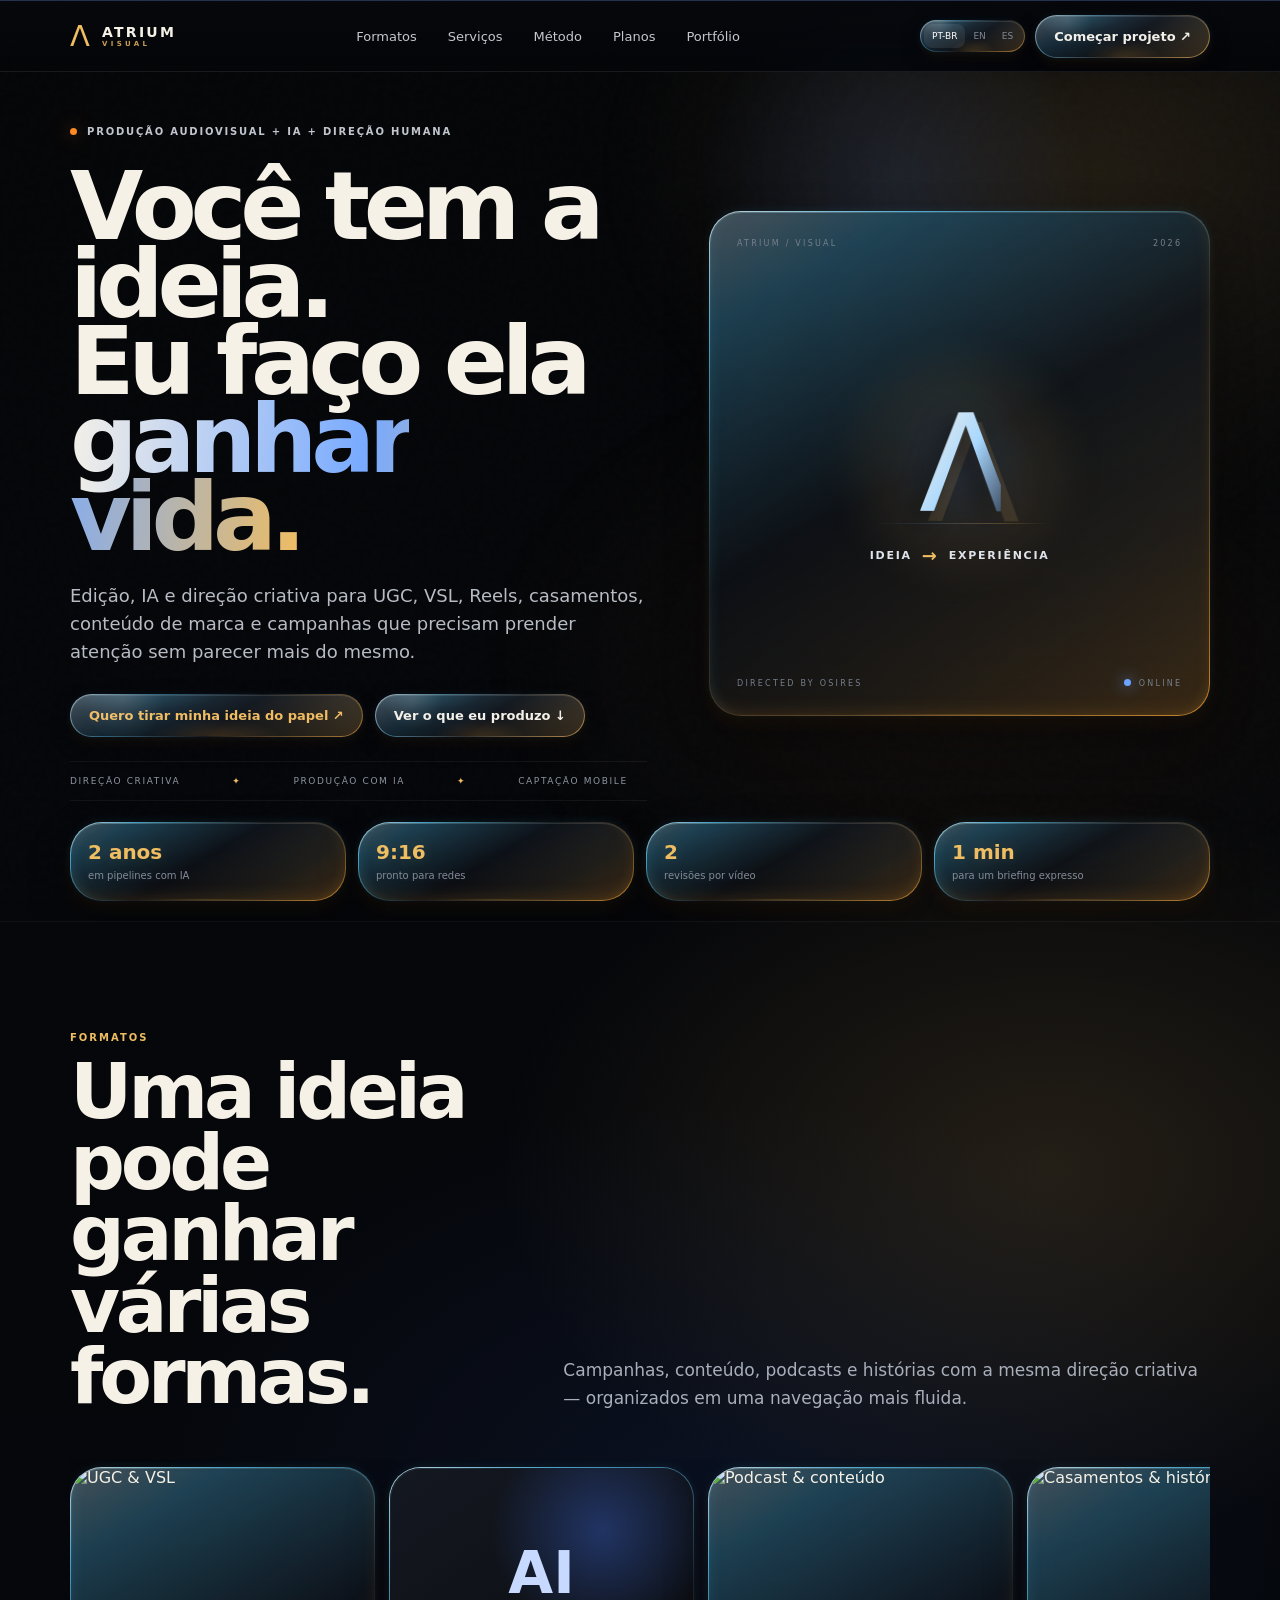
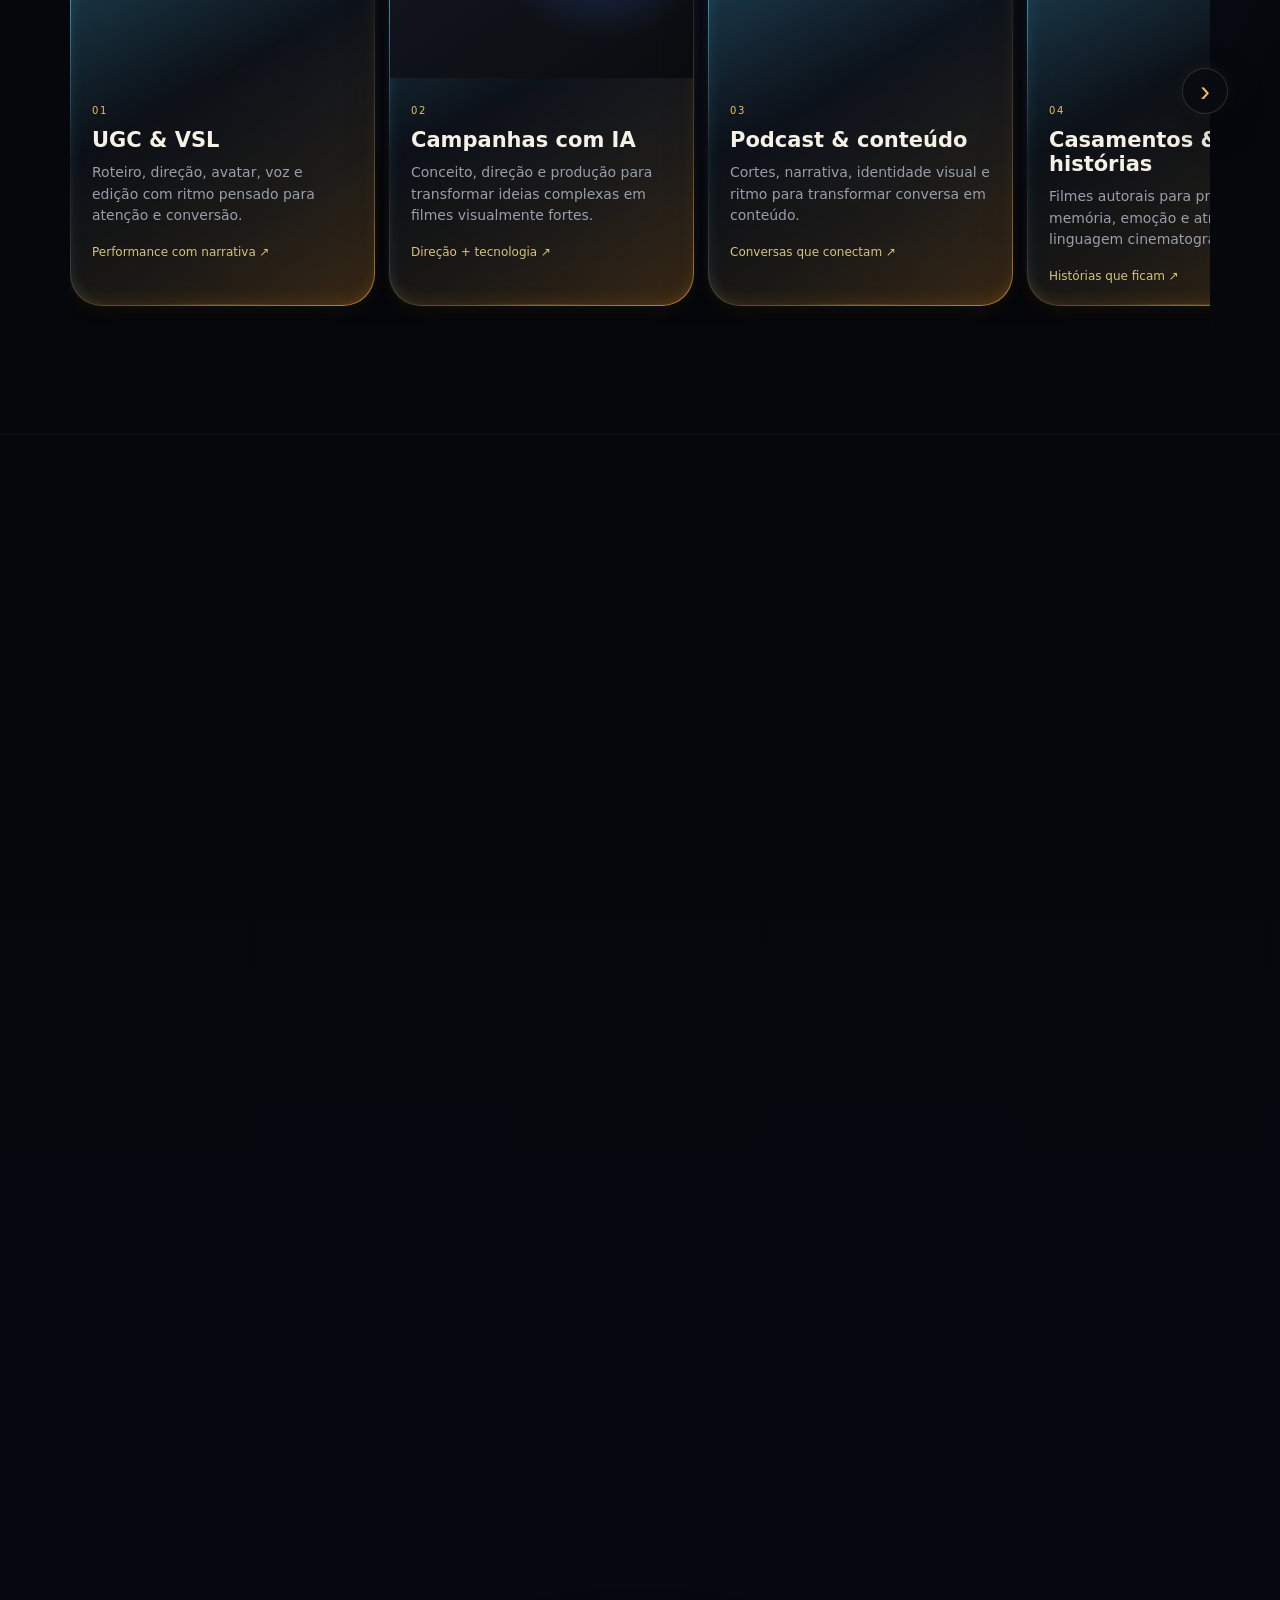
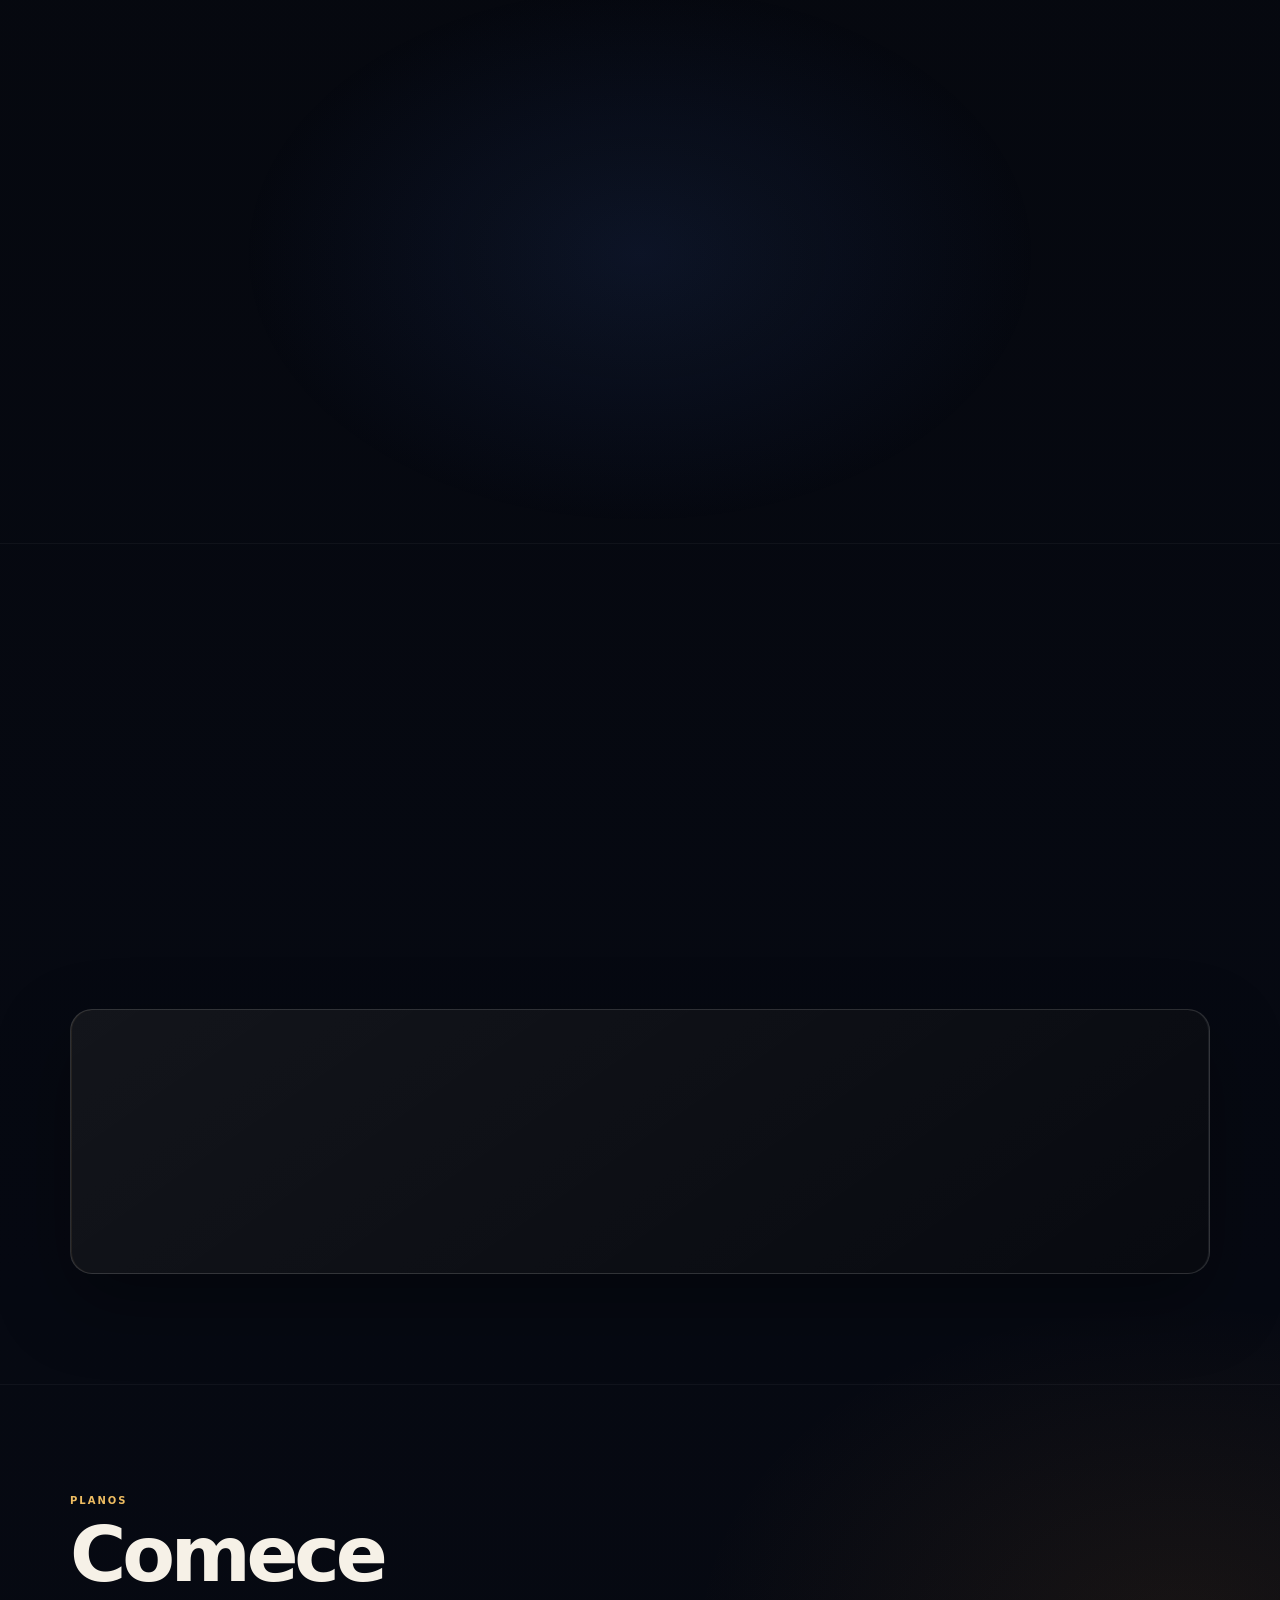
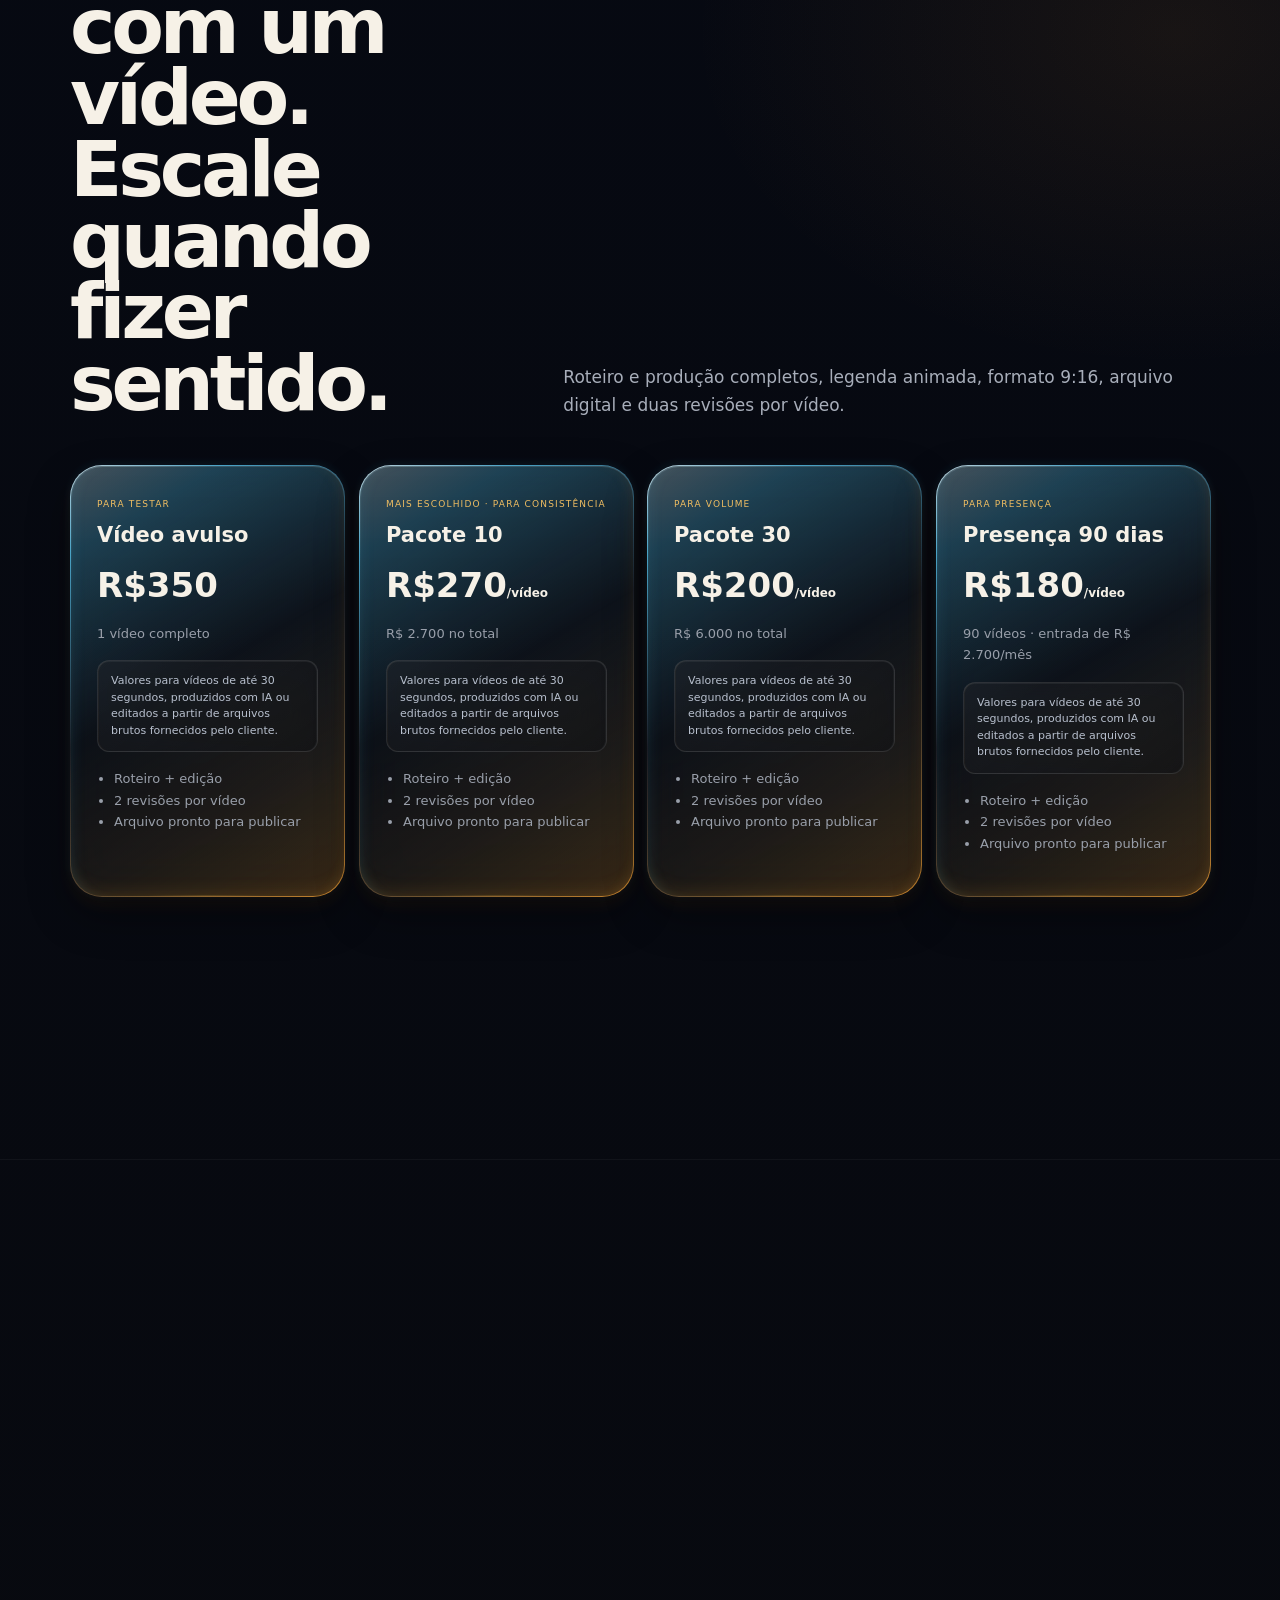
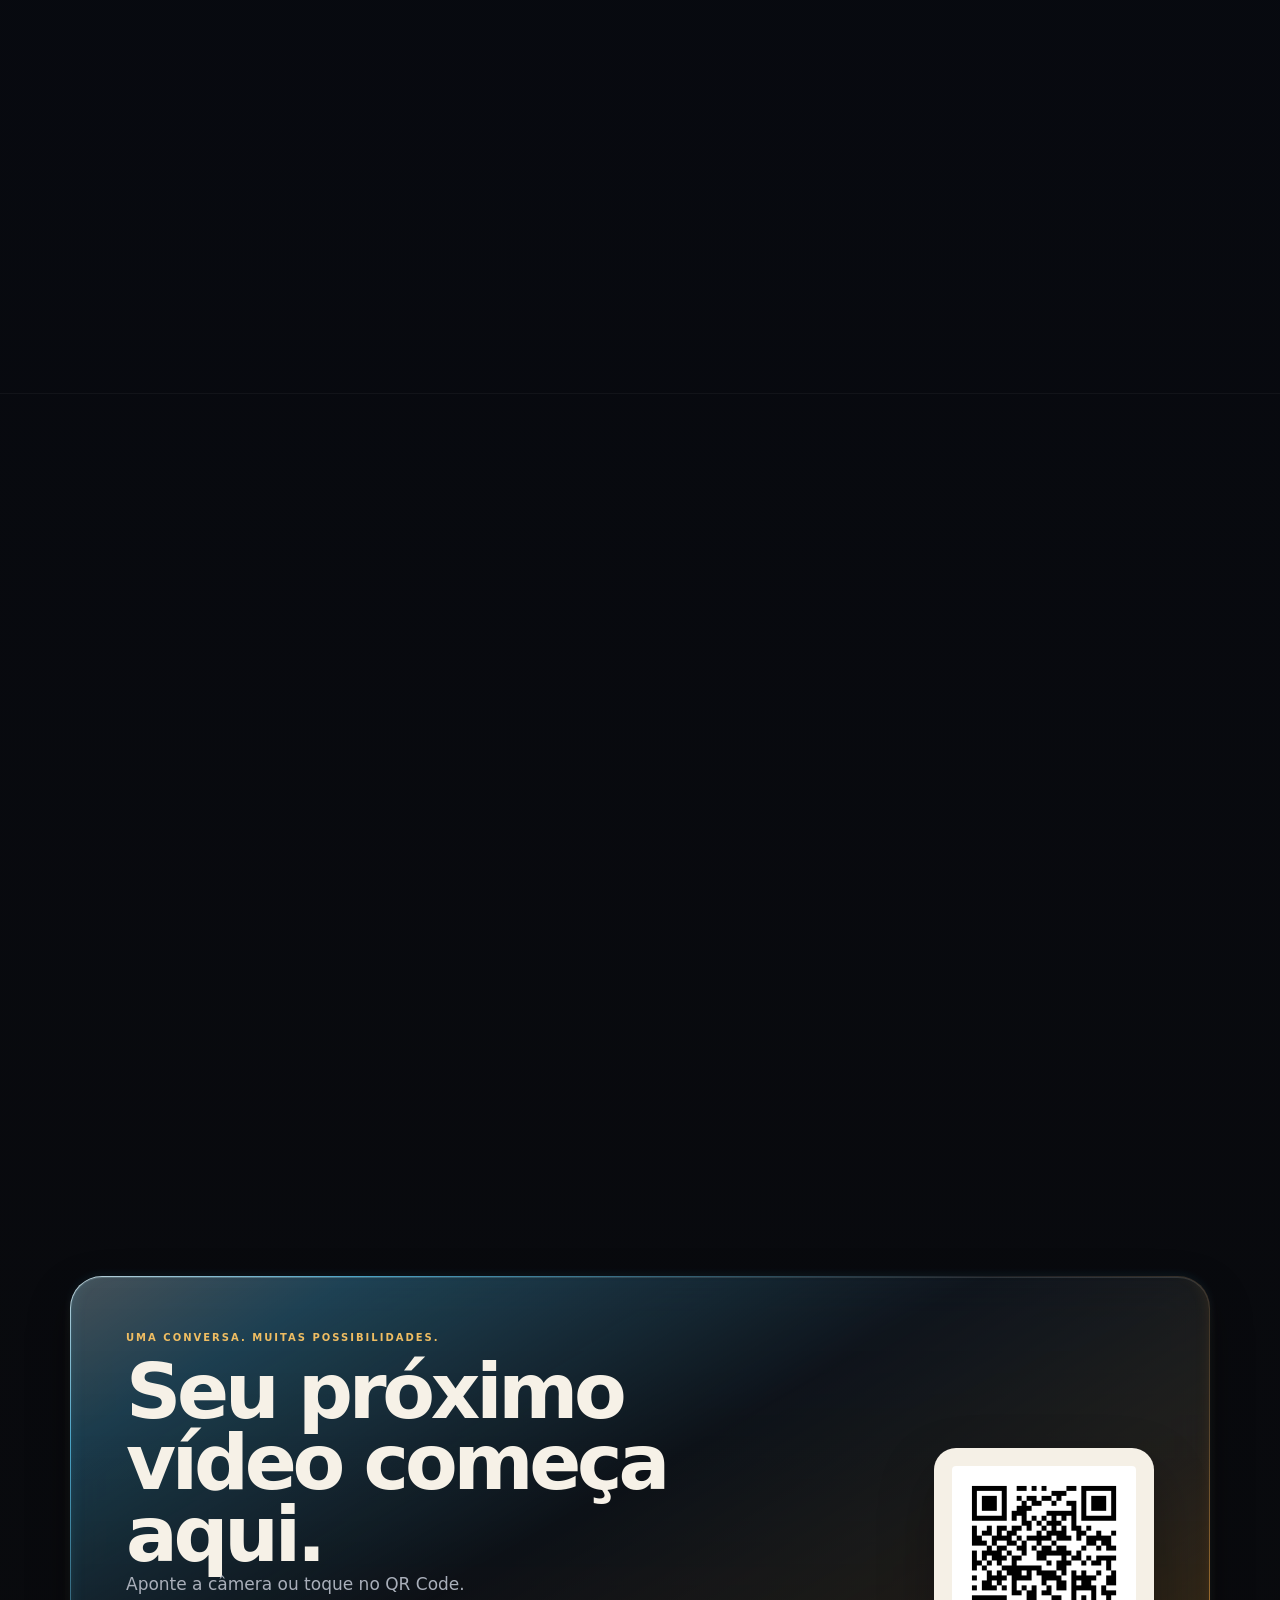
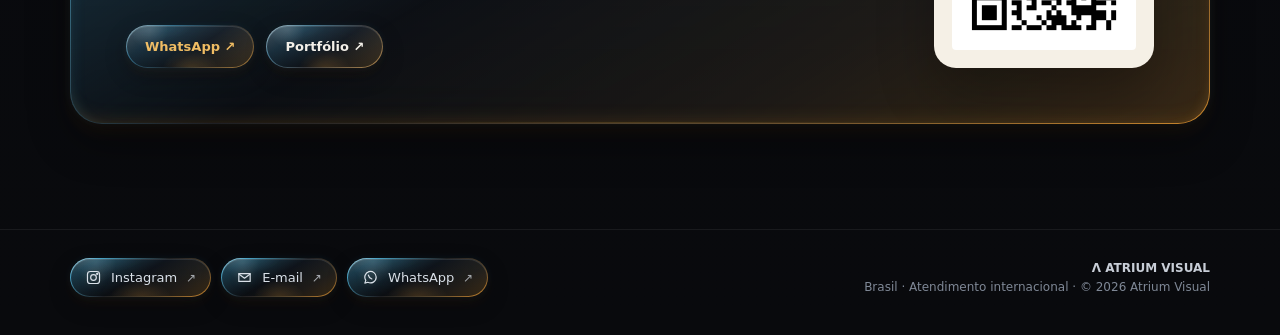
==== commit 334e6304: "Restore format cards as Netflix-style carousel on desktop and mobile" ====
--- a/index.html
+++ b/index.html
@@ -954,10 +954,71 @@
   .secondary-item small{font-size:7px;letter-spacing:.06em}
 }
 
+
+/* HOME FORMAT CATALOG V9 — Netflix-style browsing, Atrium visual language */
+.home-catalog-shell{position:relative}
+.home-catalog{
+  display:flex!important;
+  gap:14px!important;
+  overflow-x:auto!important;
+  overflow-y:visible!important;
+  scroll-snap-type:x mandatory;
+  scroll-behavior:smooth;
+  scrollbar-width:none;
+  -webkit-overflow-scrolling:touch;
+  padding:8px 2px 18px;
+}
+.home-catalog::-webkit-scrollbar{display:none}
+.home-catalog .format{
+  flex:0 0 clamp(255px,27vw,305px)!important;
+  width:auto!important;
+  min-width:0!important;
+  scroll-snap-align:start;
+}
+.home-catalog-arrow{
+  position:absolute;
+  top:50%;
+  transform:translateY(-50%);
+  z-index:20;
+  width:46px;height:46px;
+  border-radius:50%;
+  border:1px solid rgba(255,255,255,.14);
+  background:rgba(8,11,16,.84);
+  color:#f6f1e7;
+  display:grid;
+  place-items:center;
+  cursor:pointer;
+  font-size:29px;
+  line-height:1;
+  backdrop-filter:blur(14px);
+  -webkit-backdrop-filter:blur(14px);
+  box-shadow:0 14px 36px rgba(0,0,0,.42),0 0 18px rgba(239,188,99,.07);
+  transition:.25s ease;
+}
+.home-catalog-arrow:hover{color:var(--gold);border-color:rgba(239,188,99,.34);transform:translateY(-50%) scale(1.06)}
+.home-catalog-arrow.prev{left:-18px}
+.home-catalog-arrow.next{right:-18px}
+.home-catalog-arrow[disabled]{opacity:0;pointer-events:none}
+.home-catalog .format:hover{transform:translateY(-5px)}
+@media(max-width:760px){
+  .home-catalog{
+    gap:12px!important;
+    padding:6px 42px 16px 0!important;
+    overscroll-behavior-x:contain;
+  }
+  .home-catalog .format{flex:0 0 min(78vw,310px)!important}
+  .home-catalog-arrow{
+    width:36px;height:36px;font-size:24px;
+    opacity:.78;
+  }
+  .home-catalog-arrow.prev{left:4px}
+  .home-catalog-arrow.next{right:4px}
+}
+
 </style></head><body><div class="noise"></div><div class="cursor-light" id="cursorLight"></div>
 <header><div class="wrap nav"><a class="brand" href="#top"><span class="mark">Λ</span><span>ATRIUM<small>VISUAL</small></span></a><nav class="navlinks"><a href="#formatos">Formatos</a><a href="#servicos">Serviços</a><a href="#metodo">Método</a><a href="#planos">Planos</a><a href="/portfolio/">Portfólio</a></nav><div class="header-actions"><div class="langs"><a class="active" href="/">PT-BR</a><a class="" href="/en/">EN</a><a class="" href="/es/">ES</a></div><a class="btn" href="https://wa.me/5524974056237" target="_blank" rel="noopener">Começar projeto ↗</a></div></div></header>
 <main id="top"><section class="hero"><div class="wrap"><div class="hero-grid"><div class="reveal in"><div class="kicker">PRODUÇÃO AUDIOVISUAL + IA + DIREÇÃO HUMANA</div><h1>Você tem a<br>ideia.<br>Eu faço ela<br><span class="grad">ganhar vida.</span></h1><p>Edição, IA e direção criativa para UGC, VSL, Reels, casamentos, conteúdo de marca e campanhas que precisam prender atenção sem parecer mais do mesmo.</p><div class="hero-actions"><a class="btn primary" href="https://wa.me/5524974056237" target="_blank">Quero tirar minha ideia do papel ↗</a><a class="btn" href="/portfolio/">Ver o que eu produzo ↓</a></div><div class="home-capabilities"><div class="cap-track"><span>DIREÇÃO CRIATIVA</span><span>PRODUÇÃO COM IA</span><span>CAPTAÇÃO MOBILE</span><span>EDIÇÃO DE VÍDEO</span><span>MOTION DESIGN</span><span>SOUND DESIGN</span><span>CONTEÚDO PARA REDES</span><span>CAMPANHAS DIGITAIS</span><span>DIREÇÃO CRIATIVA</span><span>PRODUÇÃO COM IA</span><span>CAPTAÇÃO MOBILE</span><span>EDIÇÃO DE VÍDEO</span><span>MOTION DESIGN</span><span>SOUND DESIGN</span><span>CONTEÚDO PARA REDES</span><span>CAMPANHAS DIGITAIS</span></div></div></div><div class="hero-card glass refract reveal in" data-tilt><div class="hud"><div class="hudtop"><span>ATRIUM / VISUAL</span><span>2026</span></div><div class="hudcenter brand-motion"><div class="brand-symbol"><span class="brand-line"></span></div><div class="brand-idea"><strong>IDEIA<i>→</i>EXPERIÊNCIA</strong></div></div><div class="hudbottom"><span>DIRECTED BY OSIRES</span><span class="online">ONLINE</span></div></div></div></div><div class="stats"><div class="stat glass refract reveal" data-tilt><b>2 anos</b><span>em pipelines com IA</span></div><div class="stat glass refract reveal" data-tilt><b>9:16</b><span>pronto para redes</span></div><div class="stat glass refract reveal" data-tilt><b>2</b><span>revisões por vídeo</span></div><div class="stat glass refract reveal" data-tilt><b>1 min</b><span>para um briefing expresso</span></div></div></div></section>
-<section class="section" id="formatos"><div class="wrap"><div class="head reveal"><div><div class="label">Formatos</div><h2>Uma ideia. Diferentes formas de ganhar força.</h2></div><p>O foco da Atrium está em filmes, campanhas e conteúdo com direção criativa. Algumas frentes entram como extensões dessa mesma linguagem.</p></div><div class="formats formats-core"><article class="format glass refract reveal" data-tilt><div class="ai-box">AI</div><div class="format-copy"><span class="num">01</span><h3>Campanhas com IA</h3><p>Conceito, direção e produção para transformar ideias complexas em filmes visualmente fortes.</p><span class="more">Direção + tecnologia ↗</span></div></article><article class="format glass refract reveal" data-tilt><img src="https://atrium-visual.cmdiscipulos2023.chatgpt.site/ugc-scene.png" alt="UGC & VSL"><div class="format-copy"><span class="num">02</span><h3>UGC & VSL</h3><p>Roteiro, direção, avatar, voz e edição com ritmo pensado para atenção e conversão.</p><span class="more">Performance com narrativa ↗</span></div></article><article class="format glass refract reveal" data-tilt><div class="ai-box format-edit">EDIT</div><div class="format-copy"><span class="num">03</span><h3>Conteúdo & edição</h3><p>Reels, Shorts e peças de marca com ritmo, identidade visual e acabamento consistente.</p><span class="more">Conteúdo que permanece ↗</span></div></article></div><div class="secondary-fronts reveal"><div><span class="secondary-label">Outras frentes</span><p>Projetos que também produzimos, com a mesma direção e cuidado visual.</p></div><div class="secondary-items"><div class="secondary-item glass"><span>Podcast & conteúdo</span><small>Cortes · narrativa · identidade</small></div><div class="secondary-item glass"><span>Casamentos & histórias</span><small>Filmes autorais · memória · emoção</small></div></div></div></div></section>
+<section class="section" id="formatos"><div class="wrap"><div class="head reveal"><div><div class="label">Formatos</div><h2>Uma ideia pode ganhar várias formas.</h2></div><p>Campanhas, conteúdo, podcasts e histórias com a mesma direção criativa — organizados em uma navegação mais fluida.</p></div><div class="home-catalog-shell"><button class="home-catalog-arrow prev" type="button" aria-label="Anterior">‹</button><div class="formats home-catalog"><article class="format glass refract reveal" data-tilt><img src="https://atrium-visual.cmdiscipulos2023.chatgpt.site/ugc-scene.png" alt="UGC & VSL"><div class="format-copy"><span class="num">01</span><h3>UGC & VSL</h3><p>Roteiro, direção, avatar, voz e edição com ritmo pensado para atenção e conversão.</p><span class="more">Performance com narrativa ↗</span></div></article><article class="format glass refract reveal" data-tilt><div class="ai-box">AI</div><div class="format-copy"><span class="num">02</span><h3>Campanhas com IA</h3><p>Conceito, direção e produção para transformar ideias complexas em filmes visualmente fortes.</p><span class="more">Direção + tecnologia ↗</span></div></article><article class="format glass refract reveal" data-tilt><img src="https://atrium-visual.cmdiscipulos2023.chatgpt.site/podcast-scene.png" alt="Podcast & conteúdo"><div class="format-copy"><span class="num">03</span><h3>Podcast & conteúdo</h3><p>Cortes, narrativa, identidade visual e ritmo para transformar conversa em conteúdo.</p><span class="more">Conversas que conectam ↗</span></div></article><article class="format glass refract reveal" data-tilt><img src="https://atrium-visual.cmdiscipulos2023.chatgpt.site/wedding-scene.png" alt="Casamentos & histórias"><div class="format-copy"><span class="num">04</span><h3>Casamentos & histórias</h3><p>Filmes autorais para preservar memória, emoção e atmosfera com linguagem cinematográfica.</p><span class="more">Histórias que ficam ↗</span></div></article></div><button class="home-catalog-arrow next" type="button" aria-label="Próximo">›</button></div></div></section>
 <section class="section" id="servicos"><div class="wrap"><div class="head reveal"><div><div class="label">Serviços</div><h2>Estratégia, criação e acabamento no mesmo fluxo.</h2></div><p>A tecnologia acelera. A direção organiza a ideia, define a linguagem e conduz a execução.</p></div><div class="services services-core"><div class="service glass refract reveal" data-tilt><b>01 ✦</b><h3>Filmes & campanhas com IA</h3><p>Produção audiovisual com IA generativa guiada por conceito e direção criativa humana.</p><a href="https://wa.me/5524974056237" target="_blank">Explorar ↗</a></div><div class="service glass refract reveal" data-tilt><b>02 ✦</b><h3>VSL & performance</h3><p>Roteiro, ritmo, voz, avatar e edição pensados para transformar atenção em ação.</p><a href="https://wa.me/5524974056237" target="_blank">Conversão com narrativa ↗</a></div><div class="service glass refract reveal" data-tilt><b>03 ✦</b><h3>Conteúdo para redes</h3><p>Reels, TikTok e Shorts com clareza de mensagem, retenção e identidade.</p><a href="https://wa.me/5524974056237" target="_blank">Social com direção ↗</a></div><div class="service glass refract reveal" data-tilt><b>04 ✦</b><h3>Edição & identidade visual</h3><p>Montagem, motion, cor, tipografia e acabamento para dar consistência à presença da marca.</p><a href="https://wa.me/5524974056237" target="_blank">Acabamento de marca ↗</a></div></div><div class="special-note reveal">Também atendemos projetos autorais e especiais, incluindo podcasts, casamentos, documentários e produções eclesiásticas.</div></div></section>
 <section class="statement"><div class="wrap reveal"><div class="label">ATRIUM VISUAL</div><h2>Tecnologia acelera. Intenção diferencia.</h2><p>Uma imagem só tem valor quando carrega intenção. Por isso, a IA entra como ferramenta. A estratégia, a sensibilidade e as decisões criativas continuam humanas.</p><a class="btn" href="https://wa.me/5524974056237" target="_blank">Criar algo com propósito ↗</a></div></section>
 <section class="section" id="metodo"><div class="wrap"><div class="head reveal"><div><div class="label">Método</div><h2>Da conversa ao vídeo, sem complicação.</h2></div><p>Um fluxo enxuto para tirar a ideia da cabeça, transformar em conceito e devolver um material pronto para publicar.</p></div><div class="method"><div class="step refract reveal" data-tilt><strong>01</strong><h3>Entender</h3><p>Objetivo, público, referência e mensagem.</p><em>Briefing</em></div><div class="step refract reveal" data-tilt><strong>02</strong><h3>Direcionar</h3><p>Conceito, roteiro e linguagem visual.</p><em>Estratégia</em></div><div class="step refract reveal" data-tilt><strong>03</strong><h3>Produzir</h3><p>IA, edição, som e acabamento no mesmo pipeline.</p><em>Criação</em></div><div class="step refract reveal" data-tilt><strong>04</strong><h3>Refinar</h3><p>Você revisa. Eu lapido. Você recebe pronto.</p><em>Entrega</em></div></div></div></section>
@@ -980,4 +1041,24 @@
 (()=>{const q='.glass,.work-card,.stat,.format,.service,.plan,.brief-box,.cta-box,.hero-card,.enterprise-offer,.player-shell,.btn,.langs,.mobile-langs,.chips span,.control-btn,.close,.footer-pill';
 document.querySelectorAll(q).forEach(el=>{el.classList.add('atrium-glass-v2');el.addEventListener('pointermove',e=>{const r=el.getBoundingClientRect();el.style.setProperty('--gx',(((e.clientX-r.left)/r.width)*100).toFixed(1)+'%');el.style.setProperty('--gy',(((e.clientY-r.top)/r.height)*100).toFixed(1)+'%')},{passive:true});el.addEventListener('pointerleave',()=>{el.style.removeProperty('--gx');el.style.removeProperty('--gy')},{passive:true})})})();
 </script>
+<script>
+/* Home format catalog controls */
+document.querySelectorAll('.home-catalog-shell').forEach(shell=>{
+  const track=shell.querySelector('.home-catalog');
+  const prev=shell.querySelector('.home-catalog-arrow.prev');
+  const next=shell.querySelector('.home-catalog-arrow.next');
+  if(!track||!prev||!next)return;
+  const amount=()=>Math.max(track.clientWidth*.82,280);
+  const update=()=>{
+    const max=track.scrollWidth-track.clientWidth-2;
+    prev.disabled=track.scrollLeft<=2;
+    next.disabled=track.scrollLeft>=max;
+  };
+  prev.addEventListener('click',()=>track.scrollBy({left:-amount(),behavior:'smooth'}));
+  next.addEventListener('click',()=>track.scrollBy({left:amount(),behavior:'smooth'}));
+  track.addEventListener('scroll',update,{passive:true});
+  addEventListener('resize',update,{passive:true});
+  requestAnimationFrame(update);
+});
+</script>
 </body></html>
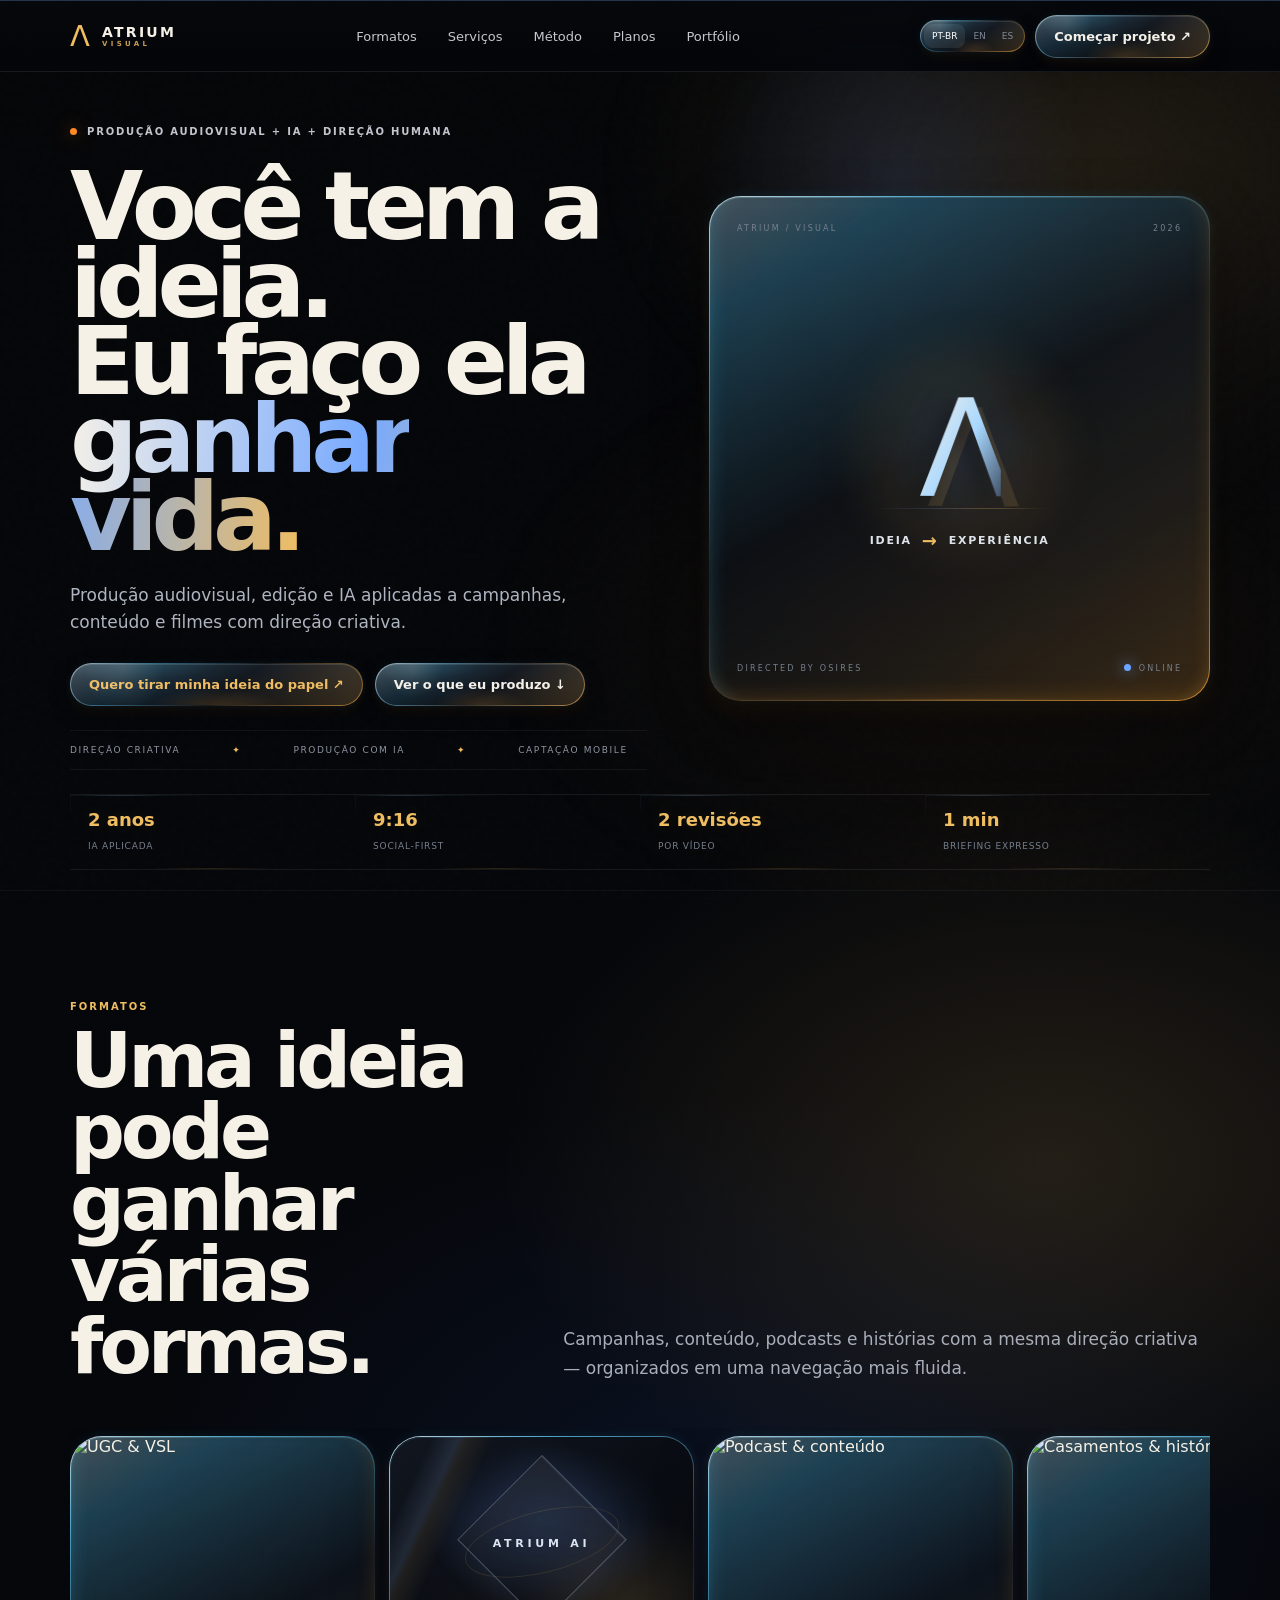
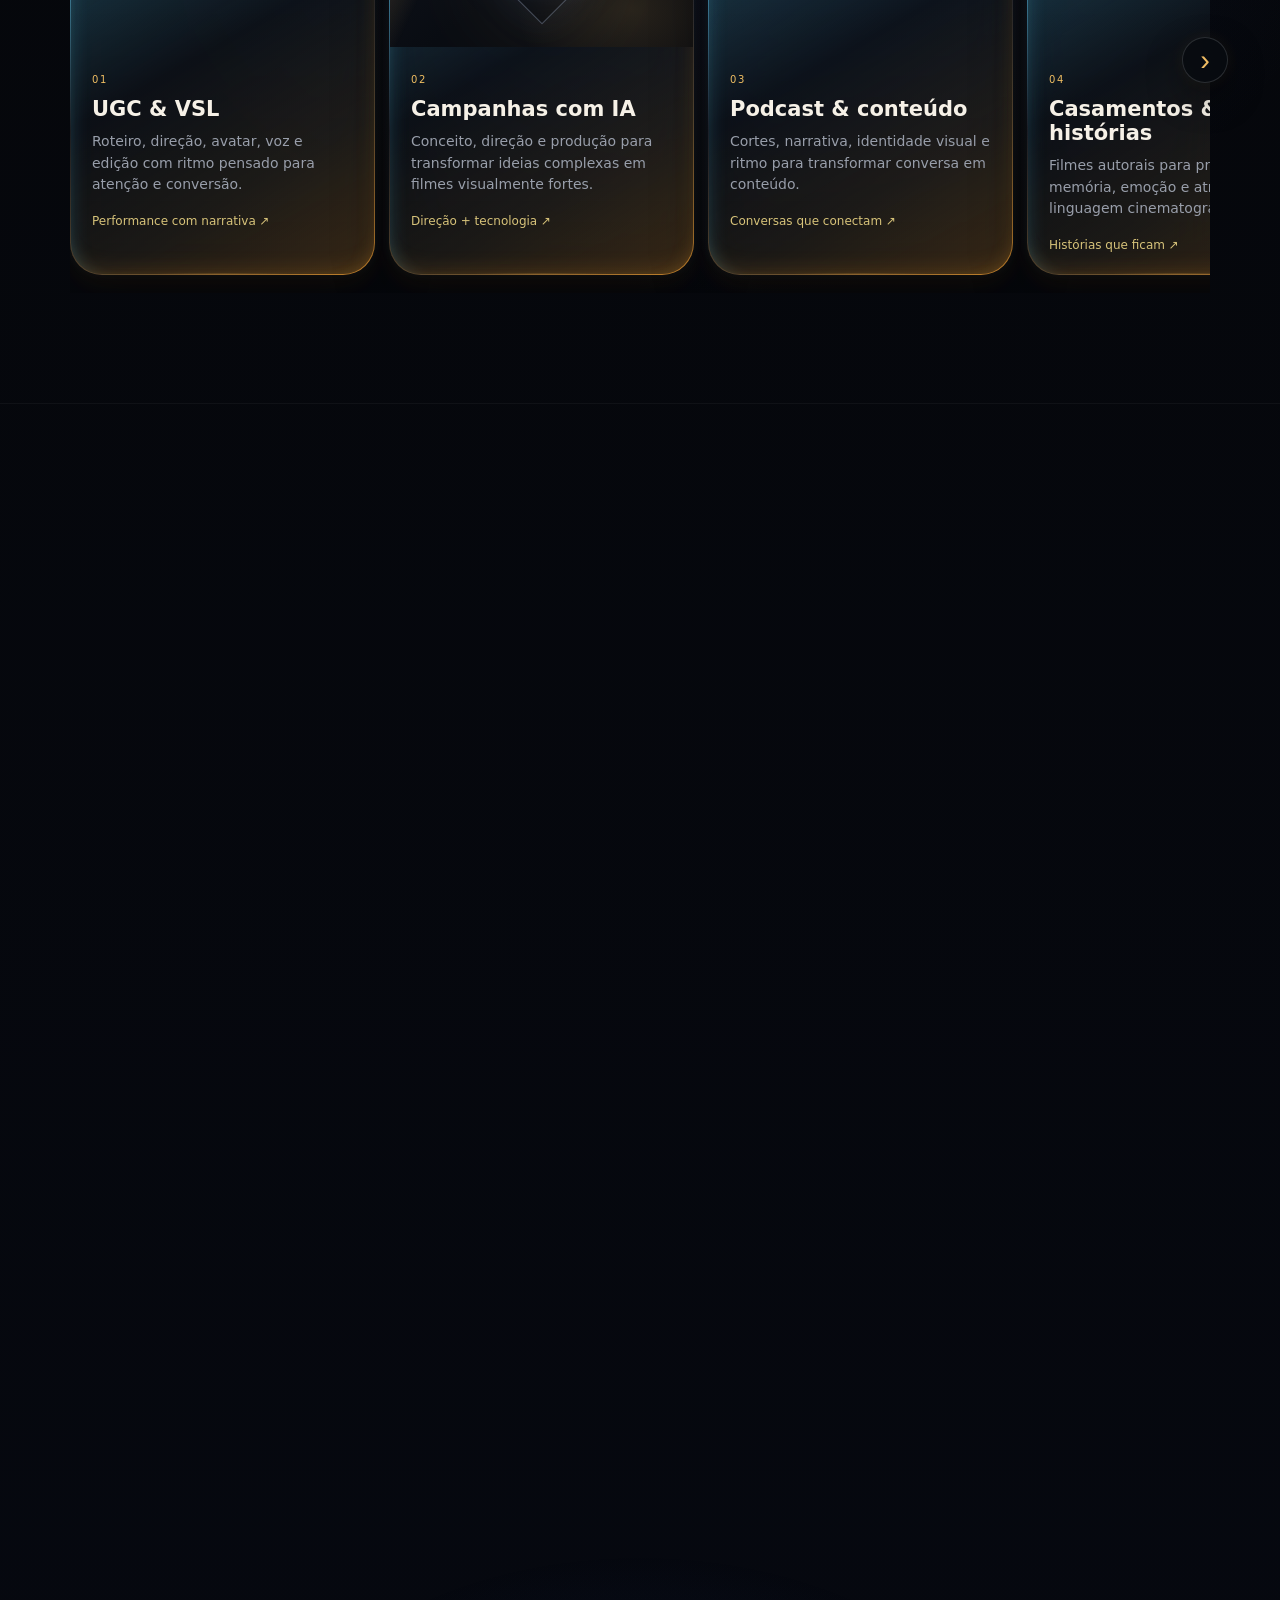
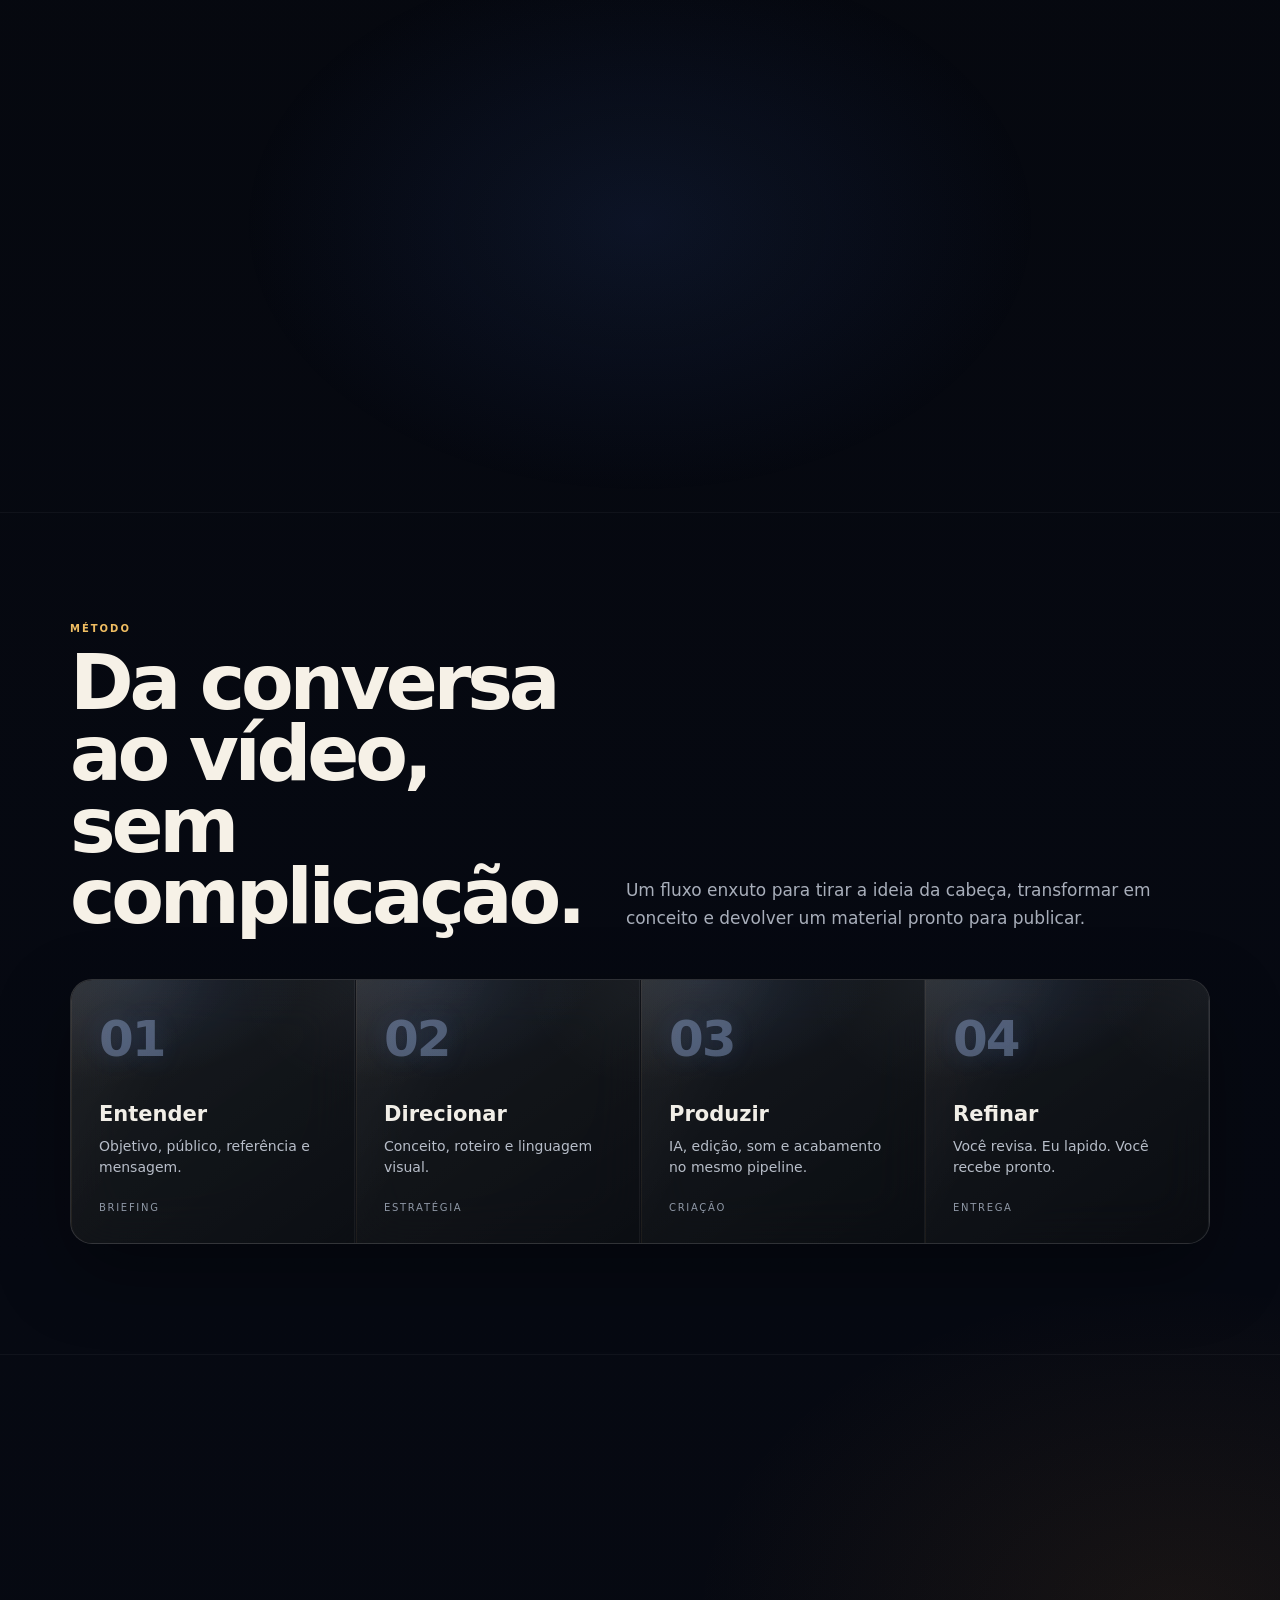
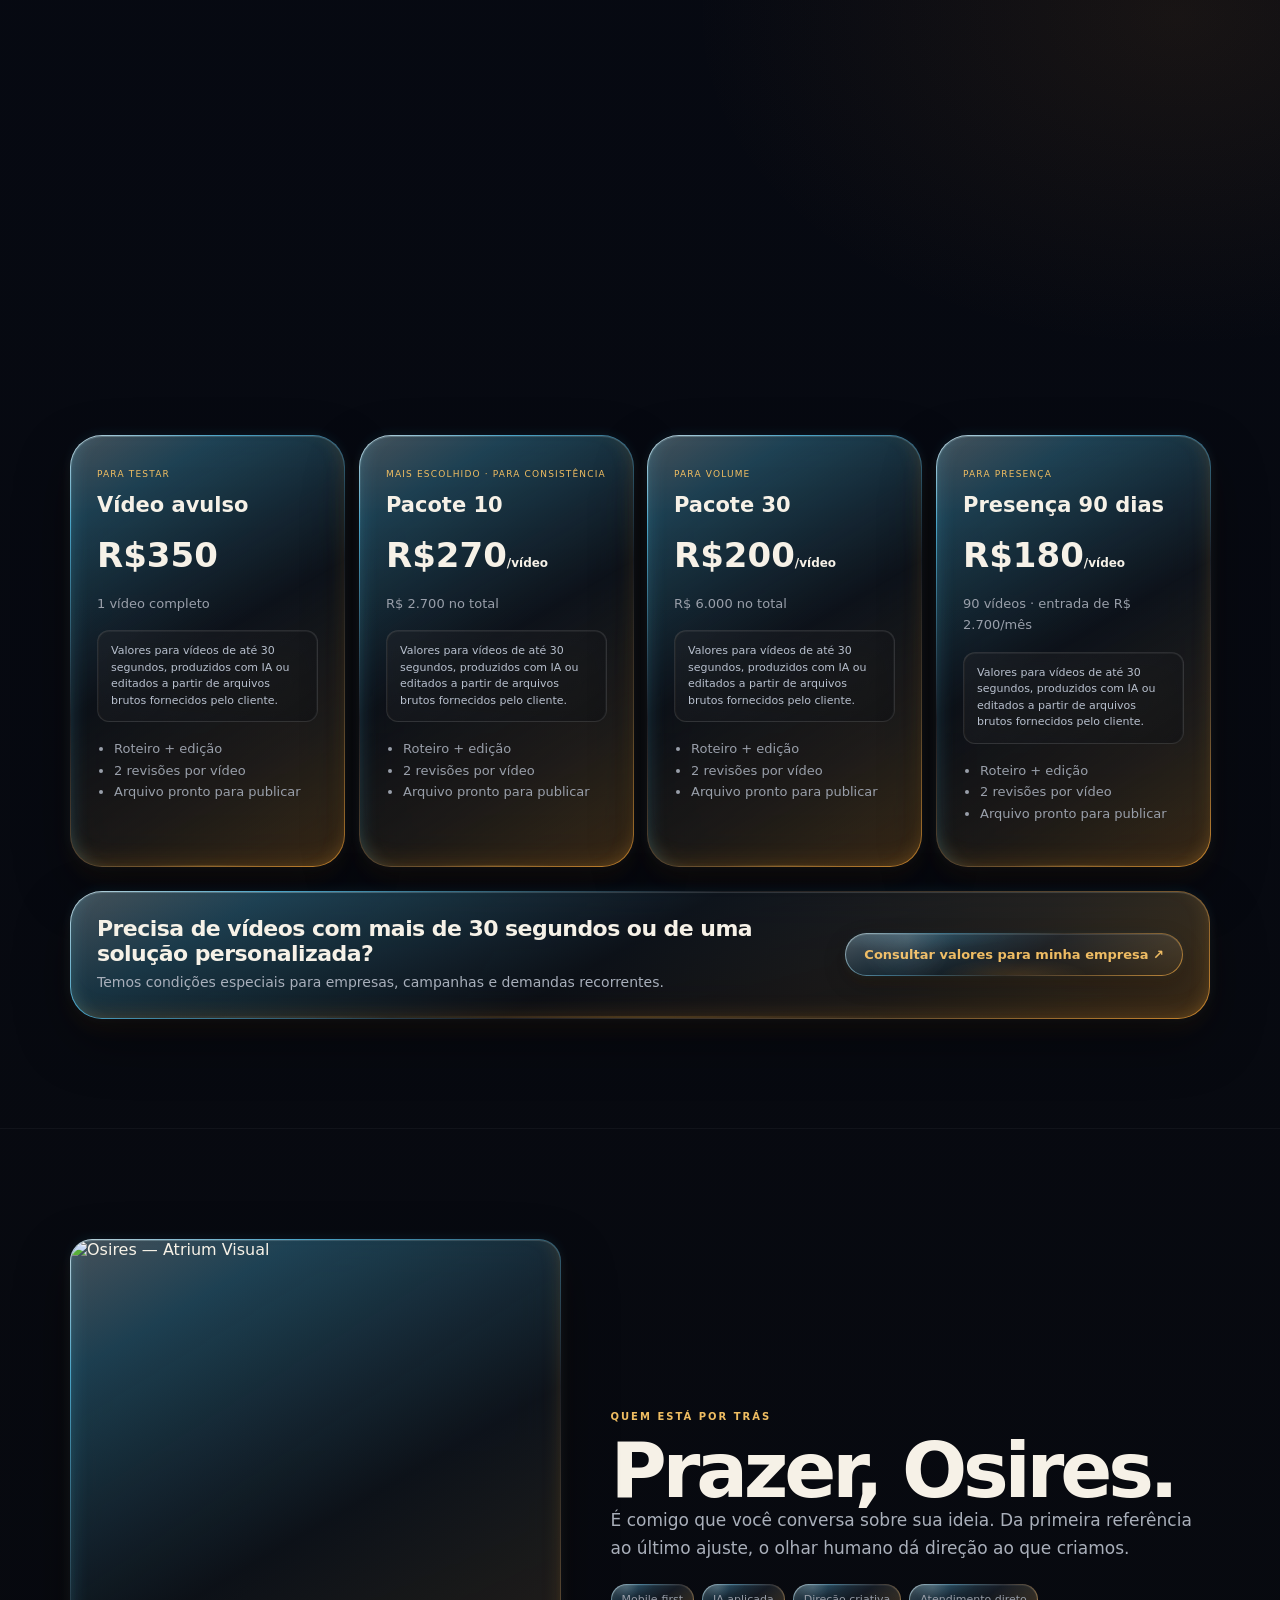
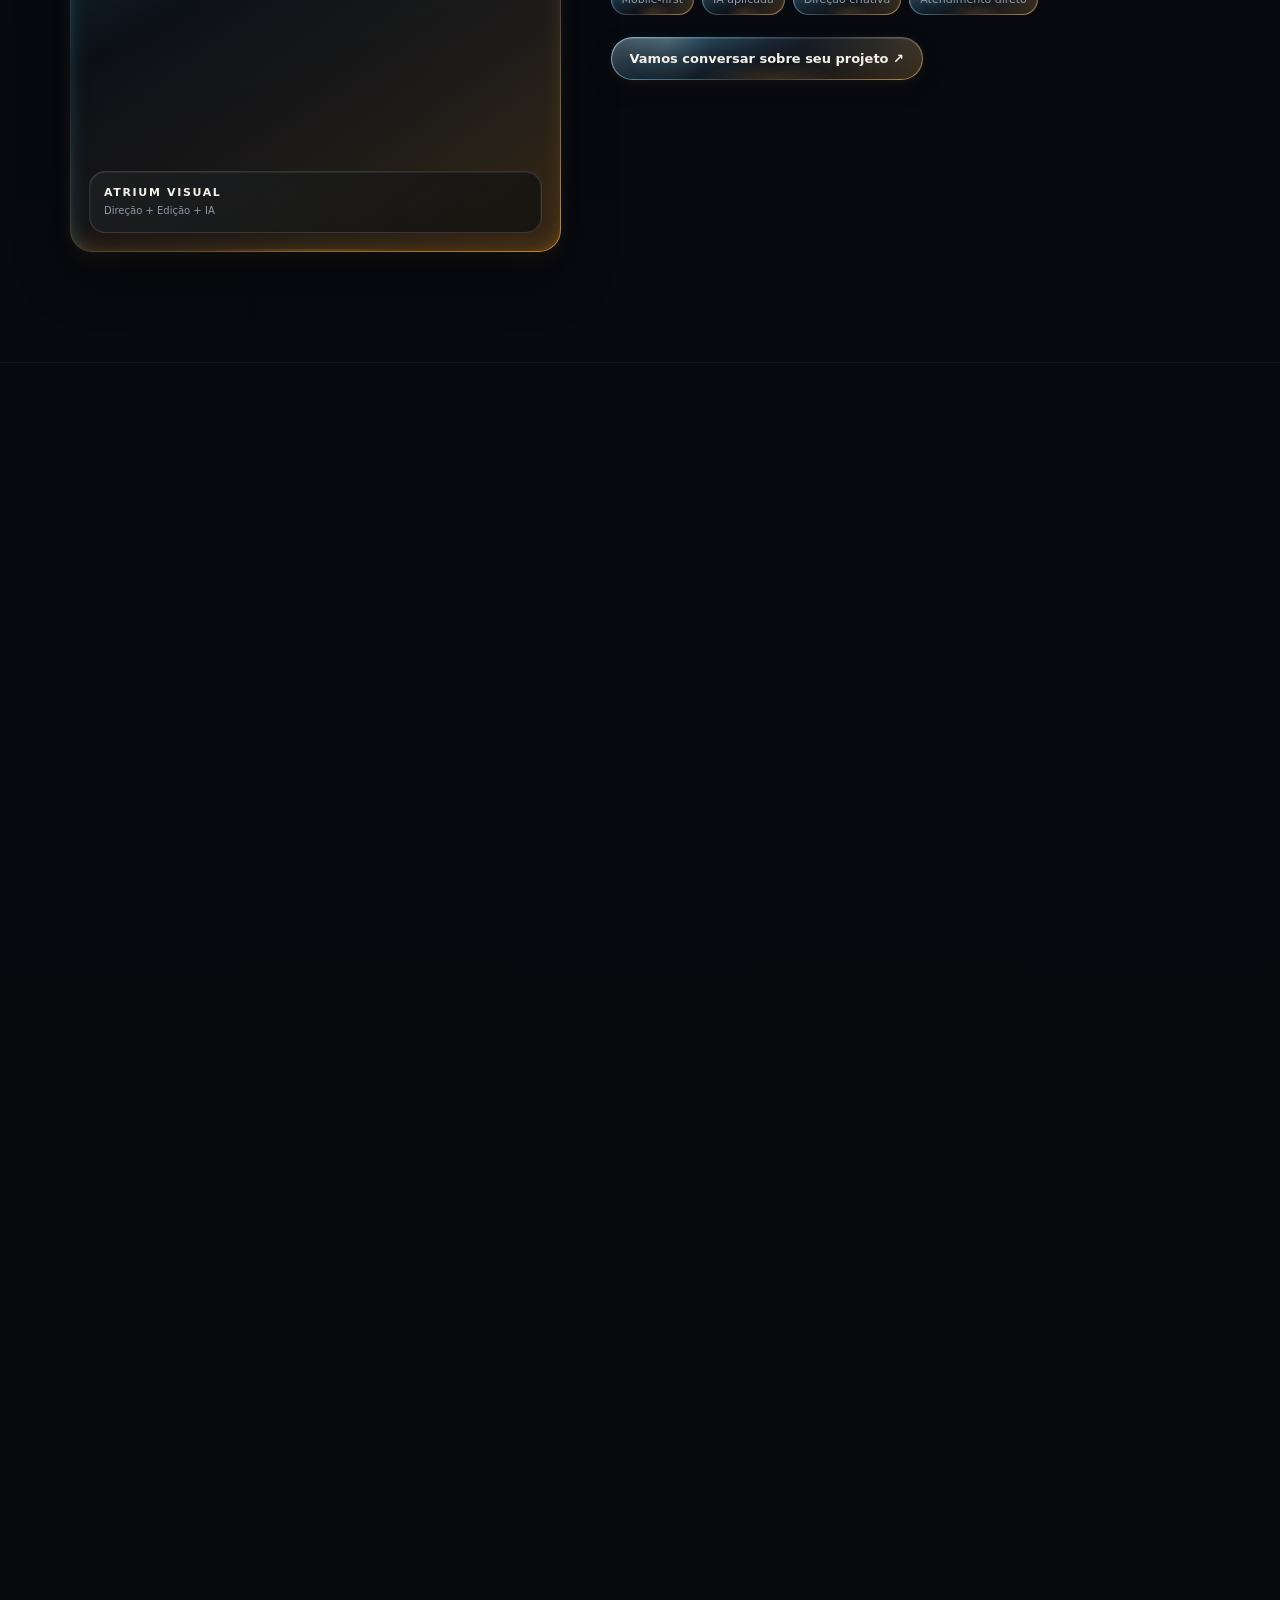
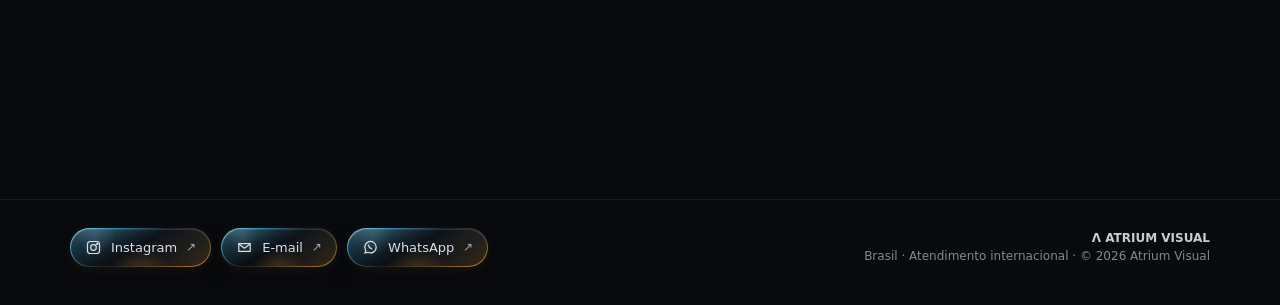
==== commit 2512fcc0: "Refine hero composition and premium AI format card" ====
--- a/index.html
+++ b/index.html
@@ -1015,10 +1015,120 @@
   .home-catalog-arrow.next{right:4px}
 }
 
+
+/* HERO & AI CARD REFINEMENT V10 */
+.hero p{max-width:560px!important;font-size:17px!important;line-height:1.58!important;color:#aeb5c0!important}
+.stats-slim{
+  margin-top:24px!important;
+  display:grid!important;
+  grid-template-columns:repeat(4,1fr)!important;
+  gap:0!important;
+  border-top:1px solid rgba(255,255,255,.07);
+  border-bottom:1px solid rgba(255,255,255,.07);
+}
+.stats-slim .stat{
+  padding:16px 18px!important;
+  border:0!important;
+  border-radius:0!important;
+  background:transparent!important;
+  box-shadow:none!important;
+  backdrop-filter:none!important;
+  -webkit-backdrop-filter:none!important;
+  position:relative;
+}
+.stats-slim .stat+ .stat:before{
+  content:"";
+  position:absolute;
+  left:0;top:25%;bottom:25%;
+  width:1px;background:rgba(255,255,255,.07);
+}
+.stats-slim .stat b{font-size:18px!important;line-height:1.05!important;margin-bottom:4px;color:var(--gold)!important}
+.stats-slim .stat span{font-size:9px!important;letter-spacing:.09em;text-transform:uppercase;color:#767f8d!important}
+.stats-slim .stat:hover{box-shadow:none!important;background:rgba(255,255,255,.012)!important}
+
+/* Premium abstract AI visual */
+.ai-premium{
+  position:relative;
+  width:100%;
+  height:210px;
+  overflow:hidden;
+  background:
+    radial-gradient(180px 120px at 52% 42%,rgba(108,156,255,.18),transparent 68%),
+    radial-gradient(160px 130px at 80% 82%,rgba(239,188,99,.13),transparent 72%),
+    linear-gradient(145deg,#111620 0%,#090c12 56%,#0b0c10 100%);
+}
+.ai-premium:before{
+  content:"";
+  position:absolute;
+  width:118px;height:118px;
+  left:50%;top:50%;
+  transform:translate(-50%,-52%) rotate(45deg);
+  border:1px solid rgba(199,218,255,.28);
+  background:linear-gradient(145deg,rgba(255,255,255,.06),rgba(255,255,255,.008));
+  box-shadow:
+    inset 0 1px 0 rgba(255,255,255,.08),
+    0 0 42px rgba(99,150,255,.10),
+    30px 34px 70px rgba(239,188,99,.05);
+  backdrop-filter:blur(10px);
+  -webkit-backdrop-filter:blur(10px);
+}
+.ai-premium:after{
+  content:"";
+  position:absolute;
+  inset:0;
+  background:
+    linear-gradient(115deg,transparent 42%,rgba(177,210,255,.24) 49%,rgba(239,188,99,.17) 51%,transparent 58%);
+  transform:translateX(-42%);
+  animation:aiSweep 6.5s ease-in-out infinite;
+  opacity:.52;
+}
+.ai-premium .ai-mark{
+  position:absolute;
+  inset:0;
+  display:grid;
+  place-items:center;
+  z-index:2;
+}
+.ai-premium .ai-mark span{
+  display:block;
+  font-size:11px;
+  font-weight:900;
+  letter-spacing:.34em;
+  color:#dbe4f1;
+  text-transform:uppercase;
+  transform:translateY(1px);
+  text-shadow:0 0 24px rgba(120,170,255,.18);
+}
+.ai-premium .ai-orbit{
+  position:absolute;
+  left:50%;top:50%;
+  width:158px;height:62px;
+  border:1px solid rgba(239,188,99,.16);
+  border-radius:50%;
+  transform:translate(-50%,-50%) rotate(-14deg);
+  z-index:1;
+  opacity:.7;
+}
+@keyframes aiSweep{
+  0%,100%{transform:translateX(-48%);opacity:.22}
+  50%{transform:translateX(48%);opacity:.58}
+}
+@media(max-width:760px){
+  .stats-slim{
+    grid-template-columns:repeat(2,1fr)!important;
+    gap:0!important;
+  }
+  .stats-slim .stat:nth-child(3){border-top:1px solid rgba(255,255,255,.06)}
+  .stats-slim .stat:nth-child(4){border-top:1px solid rgba(255,255,255,.06)}
+  .stats-slim .stat:nth-child(3):before{display:none}
+  .stats-slim .stat{padding:14px 12px!important}
+  .hero p{font-size:15px!important;max-width:92%!important}
+}
+
 </style></head><body><div class="noise"></div><div class="cursor-light" id="cursorLight"></div>
 <header><div class="wrap nav"><a class="brand" href="#top"><span class="mark">Λ</span><span>ATRIUM<small>VISUAL</small></span></a><nav class="navlinks"><a href="#formatos">Formatos</a><a href="#servicos">Serviços</a><a href="#metodo">Método</a><a href="#planos">Planos</a><a href="/portfolio/">Portfólio</a></nav><div class="header-actions"><div class="langs"><a class="active" href="/">PT-BR</a><a class="" href="/en/">EN</a><a class="" href="/es/">ES</a></div><a class="btn" href="https://wa.me/5524974056237" target="_blank" rel="noopener">Começar projeto ↗</a></div></div></header>
-<main id="top"><section class="hero"><div class="wrap"><div class="hero-grid"><div class="reveal in"><div class="kicker">PRODUÇÃO AUDIOVISUAL + IA + DIREÇÃO HUMANA</div><h1>Você tem a<br>ideia.<br>Eu faço ela<br><span class="grad">ganhar vida.</span></h1><p>Edição, IA e direção criativa para UGC, VSL, Reels, casamentos, conteúdo de marca e campanhas que precisam prender atenção sem parecer mais do mesmo.</p><div class="hero-actions"><a class="btn primary" href="https://wa.me/5524974056237" target="_blank">Quero tirar minha ideia do papel ↗</a><a class="btn" href="/portfolio/">Ver o que eu produzo ↓</a></div><div class="home-capabilities"><div class="cap-track"><span>DIREÇÃO CRIATIVA</span><span>PRODUÇÃO COM IA</span><span>CAPTAÇÃO MOBILE</span><span>EDIÇÃO DE VÍDEO</span><span>MOTION DESIGN</span><span>SOUND DESIGN</span><span>CONTEÚDO PARA REDES</span><span>CAMPANHAS DIGITAIS</span><span>DIREÇÃO CRIATIVA</span><span>PRODUÇÃO COM IA</span><span>CAPTAÇÃO MOBILE</span><span>EDIÇÃO DE VÍDEO</span><span>MOTION DESIGN</span><span>SOUND DESIGN</span><span>CONTEÚDO PARA REDES</span><span>CAMPANHAS DIGITAIS</span></div></div></div><div class="hero-card glass refract reveal in" data-tilt><div class="hud"><div class="hudtop"><span>ATRIUM / VISUAL</span><span>2026</span></div><div class="hudcenter brand-motion"><div class="brand-symbol"><span class="brand-line"></span></div><div class="brand-idea"><strong>IDEIA<i>→</i>EXPERIÊNCIA</strong></div></div><div class="hudbottom"><span>DIRECTED BY OSIRES</span><span class="online">ONLINE</span></div></div></div></div><div class="stats"><div class="stat glass refract reveal" data-tilt><b>2 anos</b><span>em pipelines com IA</span></div><div class="stat glass refract reveal" data-tilt><b>9:16</b><span>pronto para redes</span></div><div class="stat glass refract reveal" data-tilt><b>2</b><span>revisões por vídeo</span></div><div class="stat glass refract reveal" data-tilt><b>1 min</b><span>para um briefing expresso</span></div></div></div></section>
-<section class="section" id="formatos"><div class="wrap"><div class="head reveal"><div><div class="label">Formatos</div><h2>Uma ideia pode ganhar várias formas.</h2></div><p>Campanhas, conteúdo, podcasts e histórias com a mesma direção criativa — organizados em uma navegação mais fluida.</p></div><div class="home-catalog-shell"><button class="home-catalog-arrow prev" type="button" aria-label="Anterior">‹</button><div class="formats home-catalog"><article class="format glass refract reveal" data-tilt><img src="https://atrium-visual.cmdiscipulos2023.chatgpt.site/ugc-scene.png" alt="UGC & VSL"><div class="format-copy"><span class="num">01</span><h3>UGC & VSL</h3><p>Roteiro, direção, avatar, voz e edição com ritmo pensado para atenção e conversão.</p><span class="more">Performance com narrativa ↗</span></div></article><article class="format glass refract reveal" data-tilt><div class="ai-box">AI</div><div class="format-copy"><span class="num">02</span><h3>Campanhas com IA</h3><p>Conceito, direção e produção para transformar ideias complexas em filmes visualmente fortes.</p><span class="more">Direção + tecnologia ↗</span></div></article><article class="format glass refract reveal" data-tilt><img src="https://atrium-visual.cmdiscipulos2023.chatgpt.site/podcast-scene.png" alt="Podcast & conteúdo"><div class="format-copy"><span class="num">03</span><h3>Podcast & conteúdo</h3><p>Cortes, narrativa, identidade visual e ritmo para transformar conversa em conteúdo.</p><span class="more">Conversas que conectam ↗</span></div></article><article class="format glass refract reveal" data-tilt><img src="https://atrium-visual.cmdiscipulos2023.chatgpt.site/wedding-scene.png" alt="Casamentos & histórias"><div class="format-copy"><span class="num">04</span><h3>Casamentos & histórias</h3><p>Filmes autorais para preservar memória, emoção e atmosfera com linguagem cinematográfica.</p><span class="more">Histórias que ficam ↗</span></div></article></div><button class="home-catalog-arrow next" type="button" aria-label="Próximo">›</button></div></div></section>
+<main id="top"><section class="hero"><div class="wrap"><div class="hero-grid"><div class="reveal in"><div class="kicker">PRODUÇÃO AUDIOVISUAL + IA + DIREÇÃO HUMANA</div><h1>Você tem a<br>ideia.<br>Eu faço ela<br><span class="grad">ganhar vida.</span></h1><p>Produção audiovisual, edição e IA aplicadas a campanhas, conteúdo e filmes com direção criativa.</p><div class="hero-actions"><a class="btn primary" href="https://wa.me/5524974056237" target="_blank">Quero tirar minha ideia do papel ↗</a><a class="btn" href="/portfolio/">Ver o que eu produzo ↓</a></div><div class="home-capabilities"><div class="cap-track"><span>DIREÇÃO CRIATIVA</span><span>PRODUÇÃO COM IA</span><span>CAPTAÇÃO MOBILE</span><span>EDIÇÃO DE VÍDEO</span><span>MOTION DESIGN</span><span>SOUND DESIGN</span><span>CONTEÚDO PARA REDES</span><span>CAMPANHAS DIGITAIS</span><span>DIREÇÃO CRIATIVA</span><span>PRODUÇÃO COM IA</span><span>CAPTAÇÃO MOBILE</span><span>EDIÇÃO DE VÍDEO</span><span>MOTION DESIGN</span><span>SOUND DESIGN</span><span>CONTEÚDO PARA REDES</span><span>CAMPANHAS DIGITAIS</span></div></div></div><div class="hero-card glass refract reveal in" data-tilt><div class="hud"><div class="hudtop"><span>ATRIUM / VISUAL</span><span>2026</span></div><div class="hudcenter brand-motion"><div class="brand-symbol"><span class="brand-line"></span></div><div class="brand-idea"><strong>IDEIA<i>→</i>EXPERIÊNCIA</strong></div></div><div class="hudbottom"><span>DIRECTED BY OSIRES</span><span class="online">ONLINE</span></div></div></div></div><div class="stats stats-slim"><div class="stat reveal"><b>2 anos</b><span>IA aplicada</span></div><div class="stat reveal"><b>9:16</b><span>social-first</span></div><div class="stat reveal"><b>2 revisões</b><span>por vídeo</span></div><div class="stat reveal"><b>1 min</b><span>briefing expresso</span></div></div></div></section>
+<section class="section" id="formatos"><div class="wrap"><div class="head reveal"><div><div class="label">Formatos</div><h2>Uma ideia pode ganhar várias formas.</h2></div><p>Campanhas, conteúdo, podcasts e histórias com a mesma direção criativa — organizados em uma navegação mais fluida.</p></div><div class="home-catalog-shell"><button class="home-catalog-arrow prev" type="button" aria-label="Anterior">‹</button><div class="formats home-catalog"><article class="format glass refract reveal" data-tilt><img src="https://atrium-visual.cmdiscipulos2023.chatgpt.site/ugc-scene.png" alt="UGC & VSL"><div class="format-copy"><span class="num">01</span><h3>UGC & VSL</h3><p>Roteiro, direção, avatar, voz e edição com ritmo pensado para atenção e conversão.</p><span class="more">Performance com narrativa ↗</span></div></article><article class="format glass refract reveal" data-tilt><div class="ai-premium"><div class="ai-orbit"></div><div class="ai-mark"><span>ATRIUM AI</span></div></div><div class="format-copy"><span class="num">02</span><h3>Campanhas com IA</h3><p>Conceito, direção e produção para transformar ideias complexas em filmes visualmente fortes.</p><span class="more">Direção + tecnologia ↗</span></div></article><article class="format glass refract reveal" data-tilt><img src="https://atrium-visual.cmdiscipulos2023.chatgpt.site/podcast-scene.png" alt="Podcast & conteúdo"><div class="format-copy"><span class="num">03</span><h3>Podcast & conteúdo</h3><p>Cortes, narrativa, identidade visual e ritmo para transformar conversa em conteúdo.</p><span class="more">Conversas que conectam ↗</span></div></article><article class="format glass refract reveal" data-tilt><img src="https://atrium-visual.cmdiscipulos2023.chatgpt.site/wedding-scene.png" alt="Casamentos & histórias"><div class="format-copy"><span class="num">04</span><h3>Casamentos & histórias</h3><p>Filmes autorais para preservar memória, emoção e atmosfera com linguagem cinematográfica.</p><span class="more">Histórias que ficam ↗</span></div></article></div><button class="home-catalog-arrow next" type="button" aria-label="Próximo">›</button></div></div></section>
 <section class="section" id="servicos"><div class="wrap"><div class="head reveal"><div><div class="label">Serviços</div><h2>Estratégia, criação e acabamento no mesmo fluxo.</h2></div><p>A tecnologia acelera. A direção organiza a ideia, define a linguagem e conduz a execução.</p></div><div class="services services-core"><div class="service glass refract reveal" data-tilt><b>01 ✦</b><h3>Filmes & campanhas com IA</h3><p>Produção audiovisual com IA generativa guiada por conceito e direção criativa humana.</p><a href="https://wa.me/5524974056237" target="_blank">Explorar ↗</a></div><div class="service glass refract reveal" data-tilt><b>02 ✦</b><h3>VSL & performance</h3><p>Roteiro, ritmo, voz, avatar e edição pensados para transformar atenção em ação.</p><a href="https://wa.me/5524974056237" target="_blank">Conversão com narrativa ↗</a></div><div class="service glass refract reveal" data-tilt><b>03 ✦</b><h3>Conteúdo para redes</h3><p>Reels, TikTok e Shorts com clareza de mensagem, retenção e identidade.</p><a href="https://wa.me/5524974056237" target="_blank">Social com direção ↗</a></div><div class="service glass refract reveal" data-tilt><b>04 ✦</b><h3>Edição & identidade visual</h3><p>Montagem, motion, cor, tipografia e acabamento para dar consistência à presença da marca.</p><a href="https://wa.me/5524974056237" target="_blank">Acabamento de marca ↗</a></div></div><div class="special-note reveal">Também atendemos projetos autorais e especiais, incluindo podcasts, casamentos, documentários e produções eclesiásticas.</div></div></section>
 <section class="statement"><div class="wrap reveal"><div class="label">ATRIUM VISUAL</div><h2>Tecnologia acelera. Intenção diferencia.</h2><p>Uma imagem só tem valor quando carrega intenção. Por isso, a IA entra como ferramenta. A estratégia, a sensibilidade e as decisões criativas continuam humanas.</p><a class="btn" href="https://wa.me/5524974056237" target="_blank">Criar algo com propósito ↗</a></div></section>
 <section class="section" id="metodo"><div class="wrap"><div class="head reveal"><div><div class="label">Método</div><h2>Da conversa ao vídeo, sem complicação.</h2></div><p>Um fluxo enxuto para tirar a ideia da cabeça, transformar em conceito e devolver um material pronto para publicar.</p></div><div class="method"><div class="step refract reveal" data-tilt><strong>01</strong><h3>Entender</h3><p>Objetivo, público, referência e mensagem.</p><em>Briefing</em></div><div class="step refract reveal" data-tilt><strong>02</strong><h3>Direcionar</h3><p>Conceito, roteiro e linguagem visual.</p><em>Estratégia</em></div><div class="step refract reveal" data-tilt><strong>03</strong><h3>Produzir</h3><p>IA, edição, som e acabamento no mesmo pipeline.</p><em>Criação</em></div><div class="step refract reveal" data-tilt><strong>04</strong><h3>Refinar</h3><p>Você revisa. Eu lapido. Você recebe pronto.</p><em>Entrega</em></div></div></div></section>
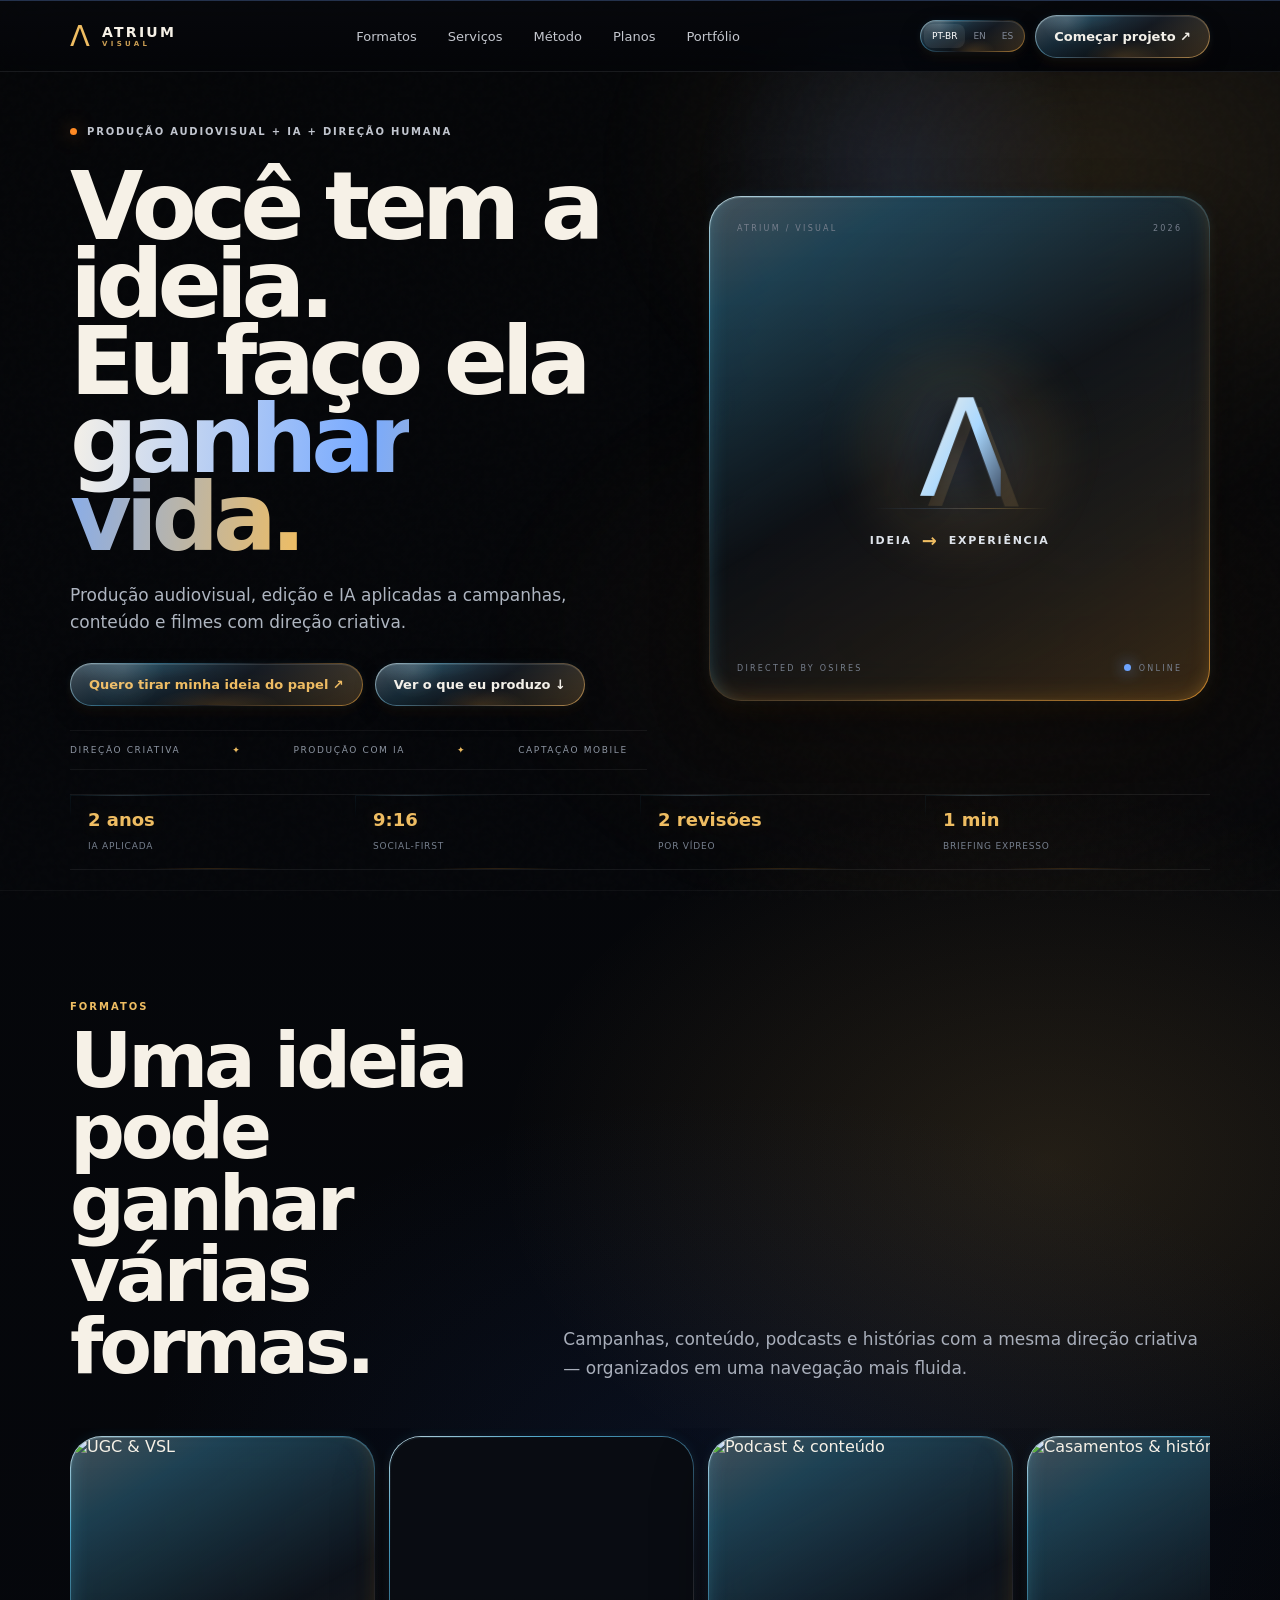
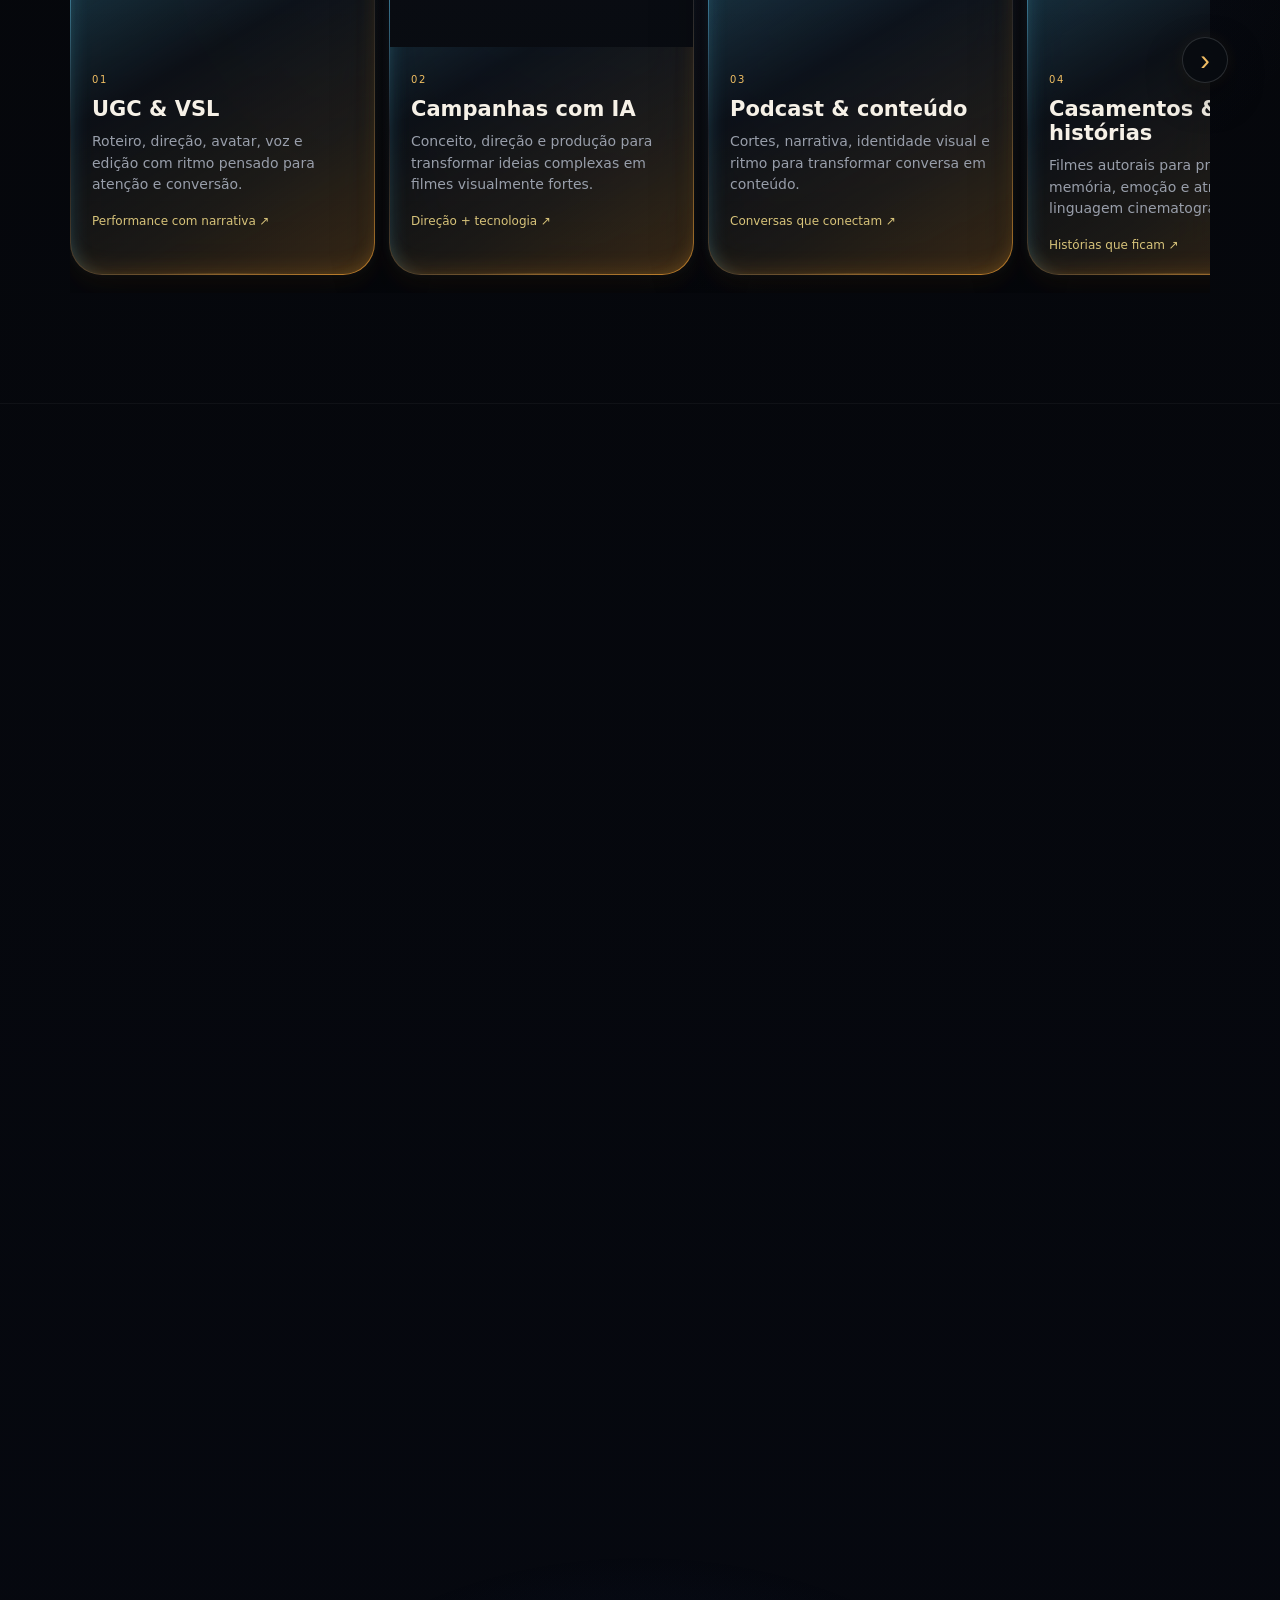
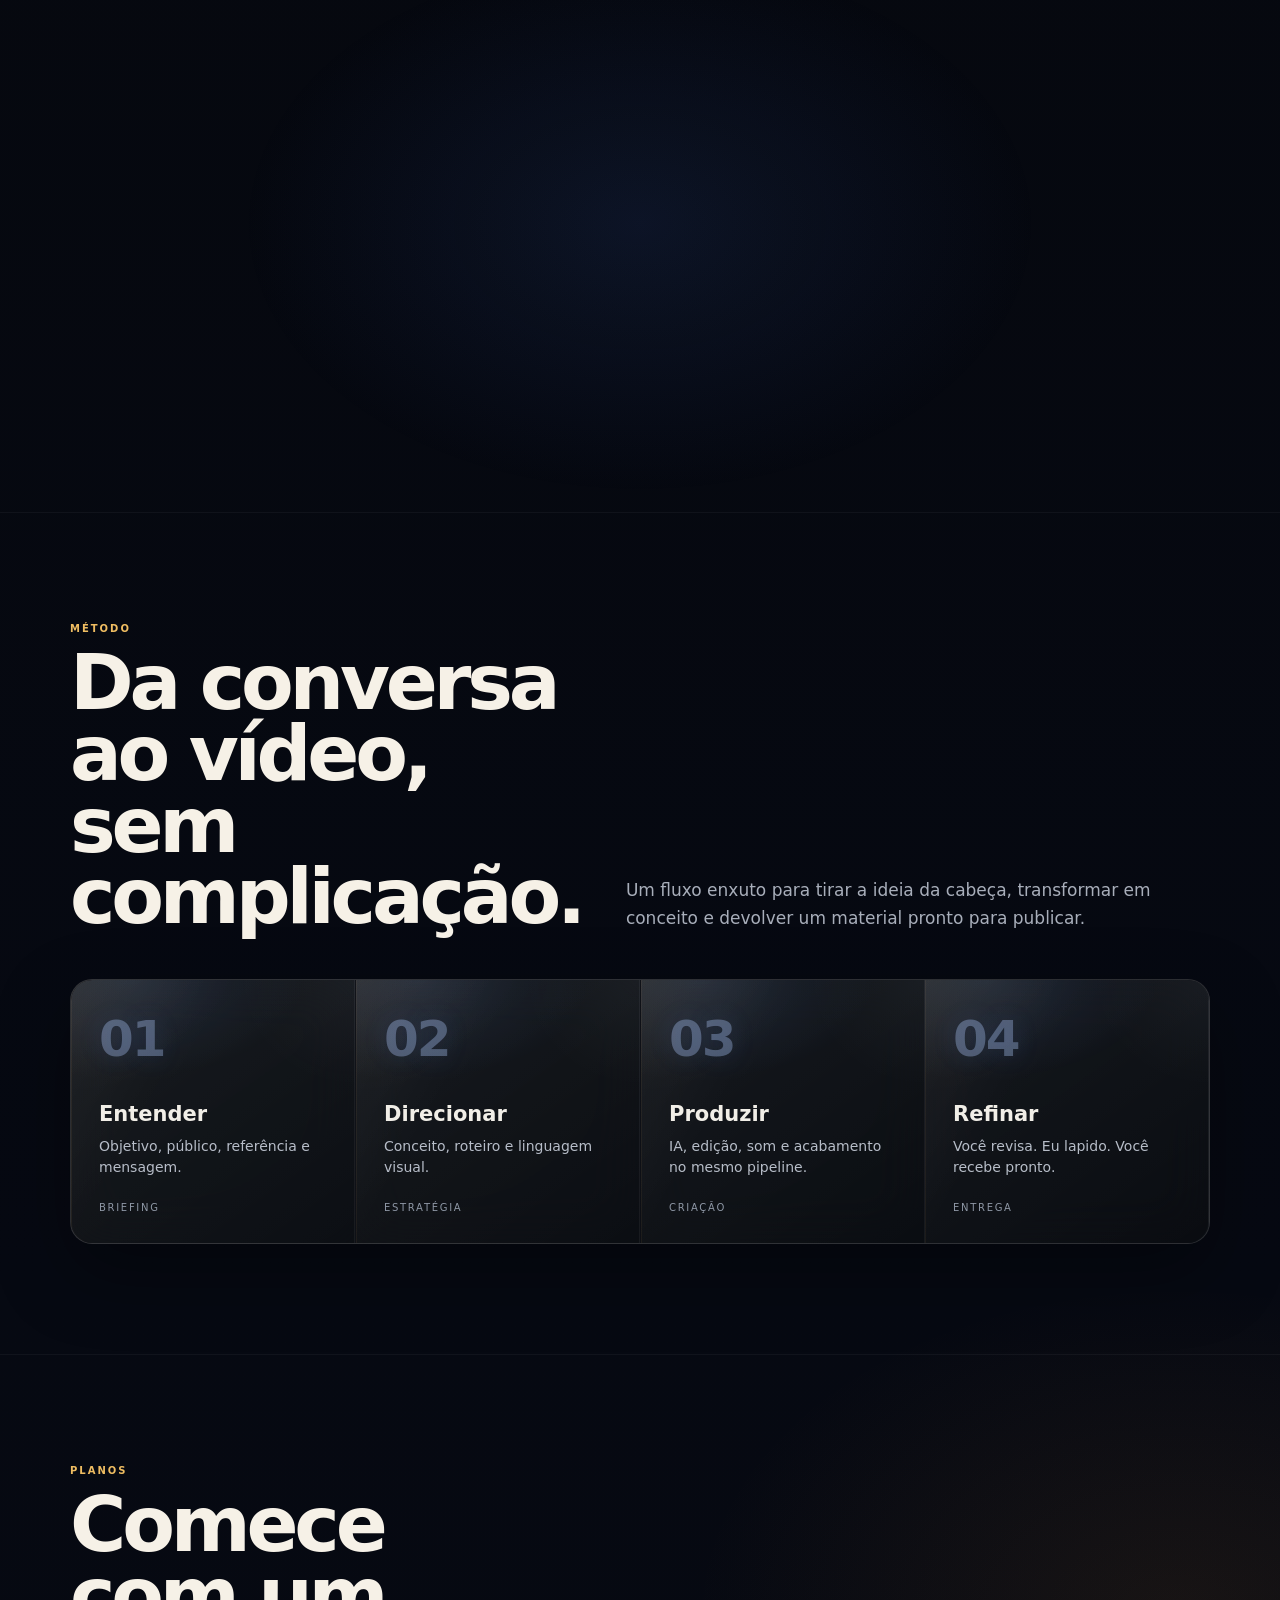
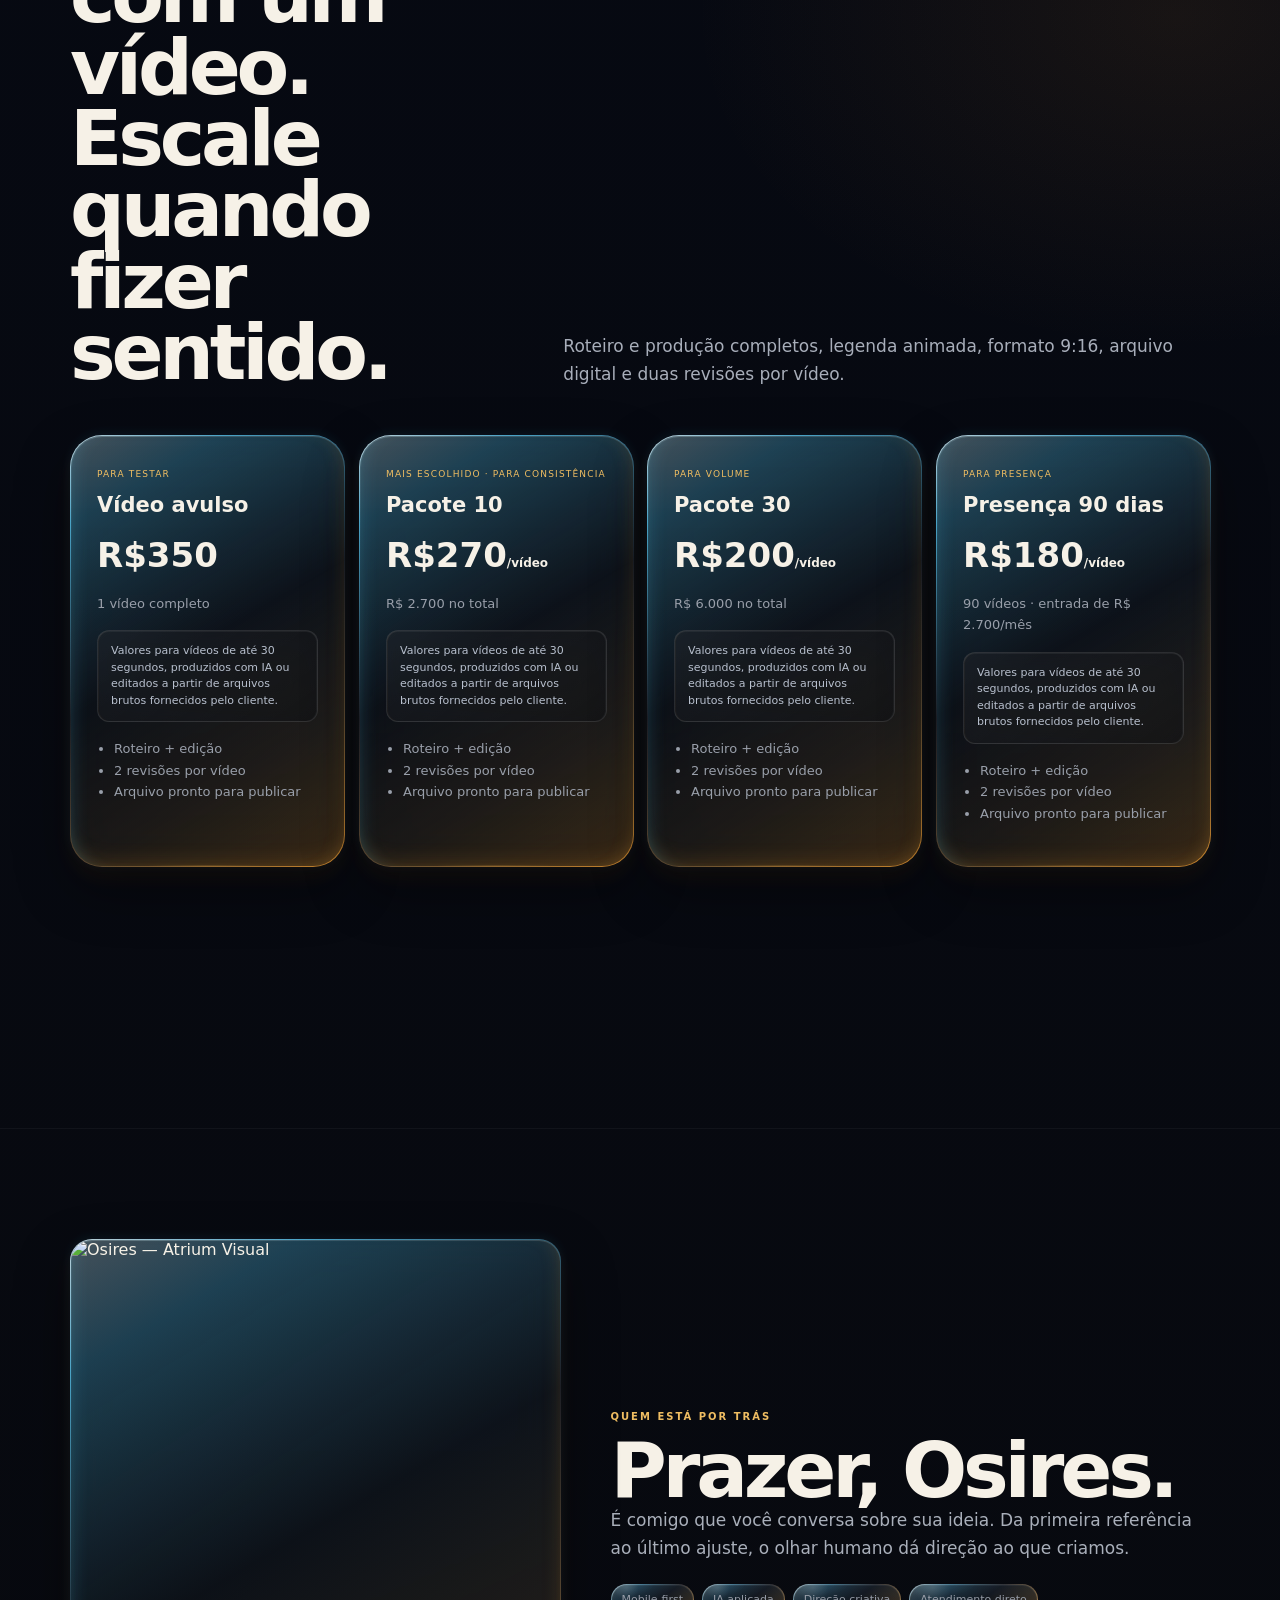
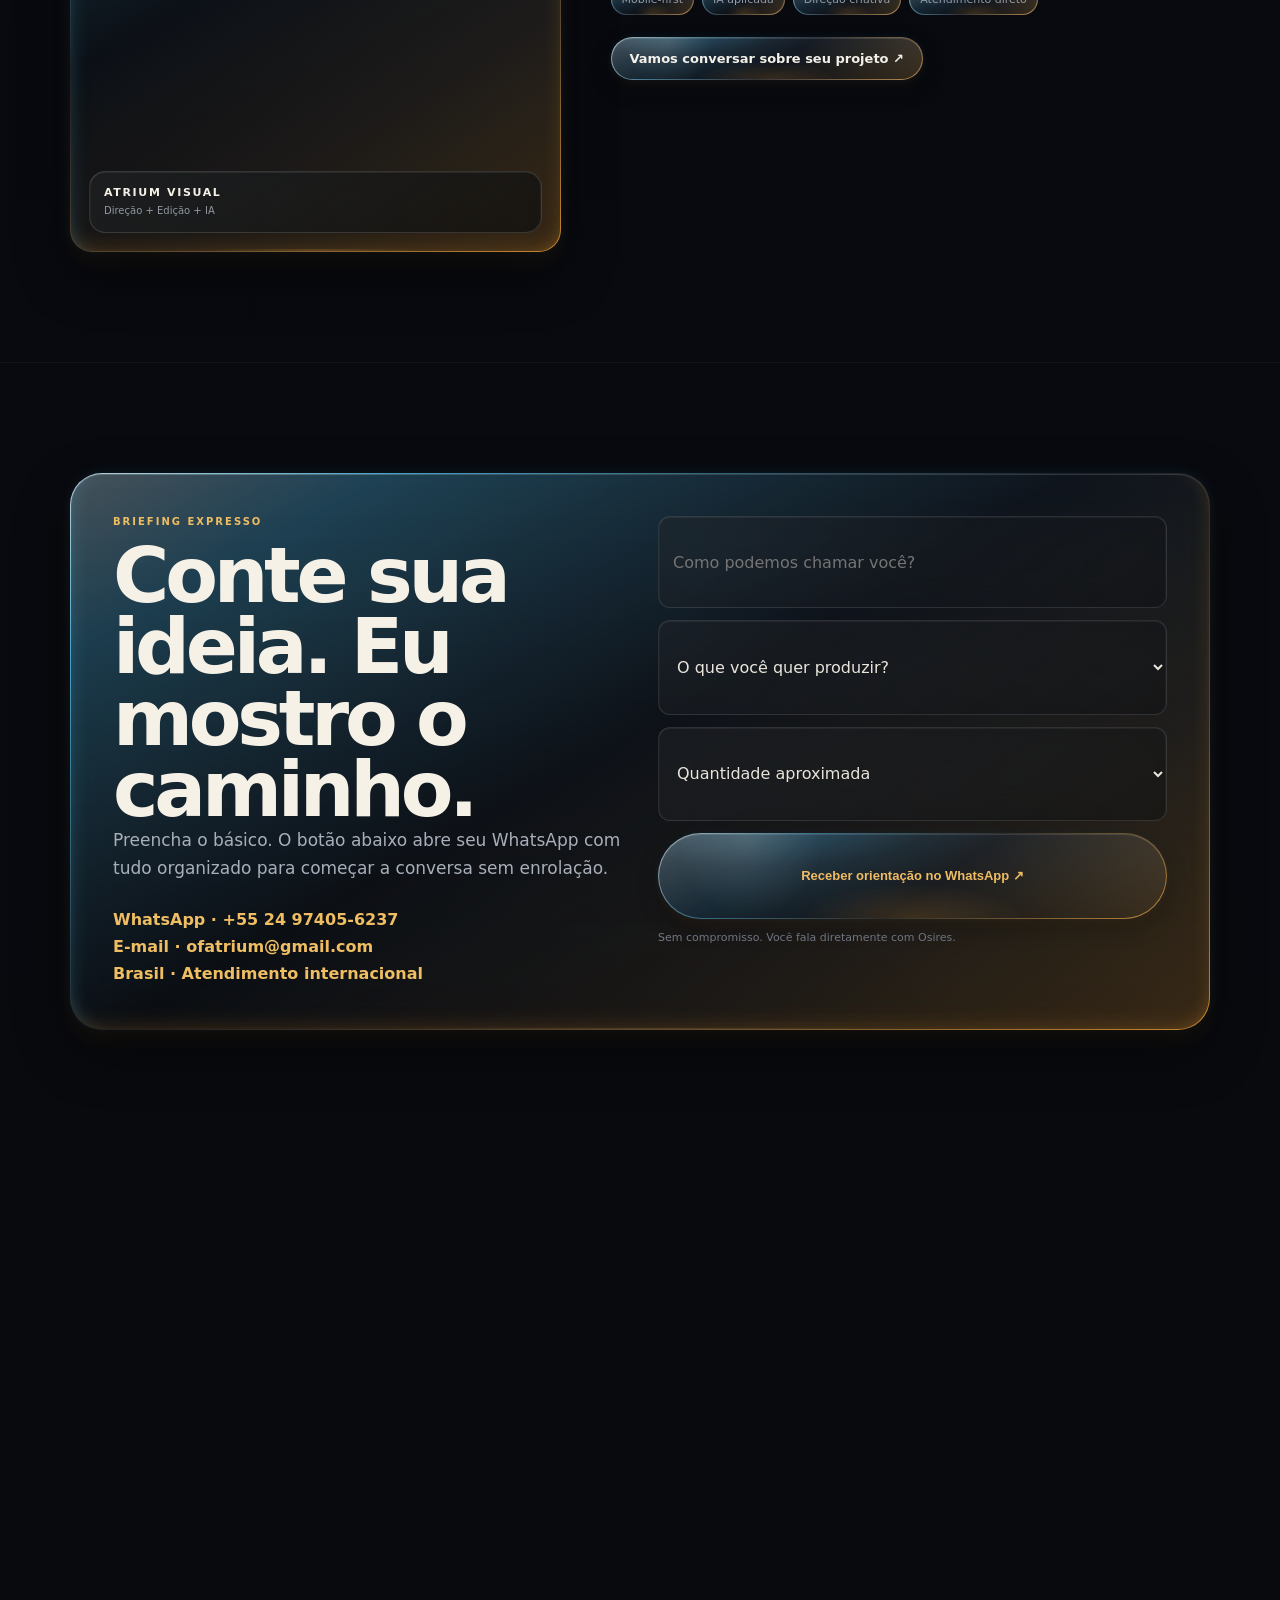
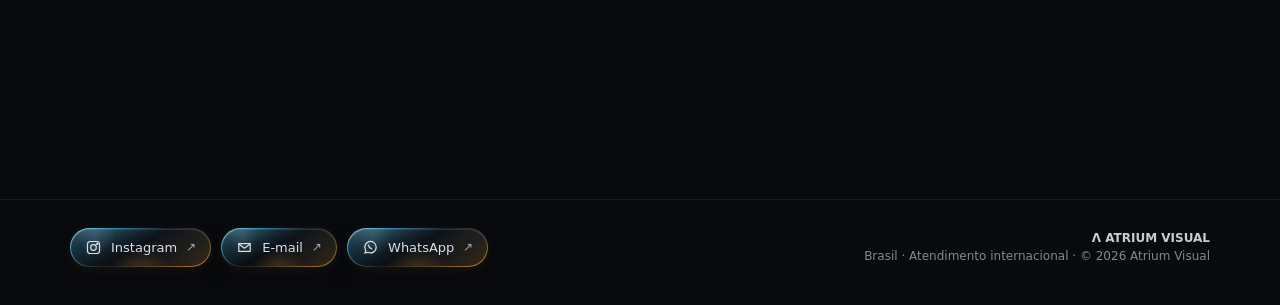
==== commit 385ef1e1: "Use cinematic human AI artwork in campaigns card" ====
--- a/index.html
+++ b/index.html
@@ -1125,10 +1125,17 @@
   .hero p{font-size:15px!important;max-width:92%!important}
 }
 
+
+/* AI PHOTO CARD V11 */
+.ai-photo-wrap{position:relative;width:100%;height:210px;overflow:hidden;background:#090c12}
+.ai-card-photo{width:100%;height:100%;object-fit:cover;object-position:center 47%;display:block;transform:scale(1.055);filter:saturate(.96) contrast(1.03)}
+.ai-photo-wrap:after{content:"";position:absolute;inset:0;pointer-events:none;background:linear-gradient(180deg,transparent 70%,rgba(8,10,14,.18) 100%)}
+.format:hover .ai-card-photo{transform:scale(1.075)}
+@media(max-width:760px){.ai-photo-wrap{height:205px}}
 </style></head><body><div class="noise"></div><div class="cursor-light" id="cursorLight"></div>
 <header><div class="wrap nav"><a class="brand" href="#top"><span class="mark">Λ</span><span>ATRIUM<small>VISUAL</small></span></a><nav class="navlinks"><a href="#formatos">Formatos</a><a href="#servicos">Serviços</a><a href="#metodo">Método</a><a href="#planos">Planos</a><a href="/portfolio/">Portfólio</a></nav><div class="header-actions"><div class="langs"><a class="active" href="/">PT-BR</a><a class="" href="/en/">EN</a><a class="" href="/es/">ES</a></div><a class="btn" href="https://wa.me/5524974056237" target="_blank" rel="noopener">Começar projeto ↗</a></div></div></header>
 <main id="top"><section class="hero"><div class="wrap"><div class="hero-grid"><div class="reveal in"><div class="kicker">PRODUÇÃO AUDIOVISUAL + IA + DIREÇÃO HUMANA</div><h1>Você tem a<br>ideia.<br>Eu faço ela<br><span class="grad">ganhar vida.</span></h1><p>Produção audiovisual, edição e IA aplicadas a campanhas, conteúdo e filmes com direção criativa.</p><div class="hero-actions"><a class="btn primary" href="https://wa.me/5524974056237" target="_blank">Quero tirar minha ideia do papel ↗</a><a class="btn" href="/portfolio/">Ver o que eu produzo ↓</a></div><div class="home-capabilities"><div class="cap-track"><span>DIREÇÃO CRIATIVA</span><span>PRODUÇÃO COM IA</span><span>CAPTAÇÃO MOBILE</span><span>EDIÇÃO DE VÍDEO</span><span>MOTION DESIGN</span><span>SOUND DESIGN</span><span>CONTEÚDO PARA REDES</span><span>CAMPANHAS DIGITAIS</span><span>DIREÇÃO CRIATIVA</span><span>PRODUÇÃO COM IA</span><span>CAPTAÇÃO MOBILE</span><span>EDIÇÃO DE VÍDEO</span><span>MOTION DESIGN</span><span>SOUND DESIGN</span><span>CONTEÚDO PARA REDES</span><span>CAMPANHAS DIGITAIS</span></div></div></div><div class="hero-card glass refract reveal in" data-tilt><div class="hud"><div class="hudtop"><span>ATRIUM / VISUAL</span><span>2026</span></div><div class="hudcenter brand-motion"><div class="brand-symbol"><span class="brand-line"></span></div><div class="brand-idea"><strong>IDEIA<i>→</i>EXPERIÊNCIA</strong></div></div><div class="hudbottom"><span>DIRECTED BY OSIRES</span><span class="online">ONLINE</span></div></div></div></div><div class="stats stats-slim"><div class="stat reveal"><b>2 anos</b><span>IA aplicada</span></div><div class="stat reveal"><b>9:16</b><span>social-first</span></div><div class="stat reveal"><b>2 revisões</b><span>por vídeo</span></div><div class="stat reveal"><b>1 min</b><span>briefing expresso</span></div></div></div></section>
-<section class="section" id="formatos"><div class="wrap"><div class="head reveal"><div><div class="label">Formatos</div><h2>Uma ideia pode ganhar várias formas.</h2></div><p>Campanhas, conteúdo, podcasts e histórias com a mesma direção criativa — organizados em uma navegação mais fluida.</p></div><div class="home-catalog-shell"><button class="home-catalog-arrow prev" type="button" aria-label="Anterior">‹</button><div class="formats home-catalog"><article class="format glass refract reveal" data-tilt><img src="https://atrium-visual.cmdiscipulos2023.chatgpt.site/ugc-scene.png" alt="UGC & VSL"><div class="format-copy"><span class="num">01</span><h3>UGC & VSL</h3><p>Roteiro, direção, avatar, voz e edição com ritmo pensado para atenção e conversão.</p><span class="more">Performance com narrativa ↗</span></div></article><article class="format glass refract reveal" data-tilt><div class="ai-premium"><div class="ai-orbit"></div><div class="ai-mark"><span>ATRIUM AI</span></div></div><div class="format-copy"><span class="num">02</span><h3>Campanhas com IA</h3><p>Conceito, direção e produção para transformar ideias complexas em filmes visualmente fortes.</p><span class="more">Direção + tecnologia ↗</span></div></article><article class="format glass refract reveal" data-tilt><img src="https://atrium-visual.cmdiscipulos2023.chatgpt.site/podcast-scene.png" alt="Podcast & conteúdo"><div class="format-copy"><span class="num">03</span><h3>Podcast & conteúdo</h3><p>Cortes, narrativa, identidade visual e ritmo para transformar conversa em conteúdo.</p><span class="more">Conversas que conectam ↗</span></div></article><article class="format glass refract reveal" data-tilt><img src="https://atrium-visual.cmdiscipulos2023.chatgpt.site/wedding-scene.png" alt="Casamentos & histórias"><div class="format-copy"><span class="num">04</span><h3>Casamentos & histórias</h3><p>Filmes autorais para preservar memória, emoção e atmosfera com linguagem cinematográfica.</p><span class="more">Histórias que ficam ↗</span></div></article></div><button class="home-catalog-arrow next" type="button" aria-label="Próximo">›</button></div></div></section>
+<section class="section" id="formatos"><div class="wrap"><div class="head reveal"><div><div class="label">Formatos</div><h2>Uma ideia pode ganhar várias formas.</h2></div><p>Campanhas, conteúdo, podcasts e histórias com a mesma direção criativa — organizados em uma navegação mais fluida.</p></div><div class="home-catalog-shell"><button class="home-catalog-arrow prev" type="button" aria-label="Anterior">‹</button><div class="formats home-catalog"><article class="format glass refract reveal" data-tilt><img src="https://atrium-visual.cmdiscipulos2023.chatgpt.site/ugc-scene.png" alt="UGC & VSL"><div class="format-copy"><span class="num">01</span><h3>UGC & VSL</h3><p>Roteiro, direção, avatar, voz e edição com ritmo pensado para atenção e conversão.</p><span class="more">Performance com narrativa ↗</span></div></article><article class="format glass refract reveal" data-tilt><div class="ai-photo-wrap"><img class="ai-card-photo" src="/assets/atrium-campanhas-ia.webp" alt="Campanhas com IA — humano e tecnologia"></div><div class="format-copy"><span class="num">02</span><h3>Campanhas com IA</h3><p>Conceito, direção e produção para transformar ideias complexas em filmes visualmente fortes.</p><span class="more">Direção + tecnologia ↗</span></div></article><article class="format glass refract reveal" data-tilt><img src="https://atrium-visual.cmdiscipulos2023.chatgpt.site/podcast-scene.png" alt="Podcast & conteúdo"><div class="format-copy"><span class="num">03</span><h3>Podcast & conteúdo</h3><p>Cortes, narrativa, identidade visual e ritmo para transformar conversa em conteúdo.</p><span class="more">Conversas que conectam ↗</span></div></article><article class="format glass refract reveal" data-tilt><img src="https://atrium-visual.cmdiscipulos2023.chatgpt.site/wedding-scene.png" alt="Casamentos & histórias"><div class="format-copy"><span class="num">04</span><h3>Casamentos & histórias</h3><p>Filmes autorais para preservar memória, emoção e atmosfera com linguagem cinematográfica.</p><span class="more">Histórias que ficam ↗</span></div></article></div><button class="home-catalog-arrow next" type="button" aria-label="Próximo">›</button></div></div></section>
 <section class="section" id="servicos"><div class="wrap"><div class="head reveal"><div><div class="label">Serviços</div><h2>Estratégia, criação e acabamento no mesmo fluxo.</h2></div><p>A tecnologia acelera. A direção organiza a ideia, define a linguagem e conduz a execução.</p></div><div class="services services-core"><div class="service glass refract reveal" data-tilt><b>01 ✦</b><h3>Filmes & campanhas com IA</h3><p>Produção audiovisual com IA generativa guiada por conceito e direção criativa humana.</p><a href="https://wa.me/5524974056237" target="_blank">Explorar ↗</a></div><div class="service glass refract reveal" data-tilt><b>02 ✦</b><h3>VSL & performance</h3><p>Roteiro, ritmo, voz, avatar e edição pensados para transformar atenção em ação.</p><a href="https://wa.me/5524974056237" target="_blank">Conversão com narrativa ↗</a></div><div class="service glass refract reveal" data-tilt><b>03 ✦</b><h3>Conteúdo para redes</h3><p>Reels, TikTok e Shorts com clareza de mensagem, retenção e identidade.</p><a href="https://wa.me/5524974056237" target="_blank">Social com direção ↗</a></div><div class="service glass refract reveal" data-tilt><b>04 ✦</b><h3>Edição & identidade visual</h3><p>Montagem, motion, cor, tipografia e acabamento para dar consistência à presença da marca.</p><a href="https://wa.me/5524974056237" target="_blank">Acabamento de marca ↗</a></div></div><div class="special-note reveal">Também atendemos projetos autorais e especiais, incluindo podcasts, casamentos, documentários e produções eclesiásticas.</div></div></section>
 <section class="statement"><div class="wrap reveal"><div class="label">ATRIUM VISUAL</div><h2>Tecnologia acelera. Intenção diferencia.</h2><p>Uma imagem só tem valor quando carrega intenção. Por isso, a IA entra como ferramenta. A estratégia, a sensibilidade e as decisões criativas continuam humanas.</p><a class="btn" href="https://wa.me/5524974056237" target="_blank">Criar algo com propósito ↗</a></div></section>
 <section class="section" id="metodo"><div class="wrap"><div class="head reveal"><div><div class="label">Método</div><h2>Da conversa ao vídeo, sem complicação.</h2></div><p>Um fluxo enxuto para tirar a ideia da cabeça, transformar em conceito e devolver um material pronto para publicar.</p></div><div class="method"><div class="step refract reveal" data-tilt><strong>01</strong><h3>Entender</h3><p>Objetivo, público, referência e mensagem.</p><em>Briefing</em></div><div class="step refract reveal" data-tilt><strong>02</strong><h3>Direcionar</h3><p>Conceito, roteiro e linguagem visual.</p><em>Estratégia</em></div><div class="step refract reveal" data-tilt><strong>03</strong><h3>Produzir</h3><p>IA, edição, som e acabamento no mesmo pipeline.</p><em>Criação</em></div><div class="step refract reveal" data-tilt><strong>04</strong><h3>Refinar</h3><p>Você revisa. Eu lapido. Você recebe pronto.</p><em>Entrega</em></div></div></div></section>
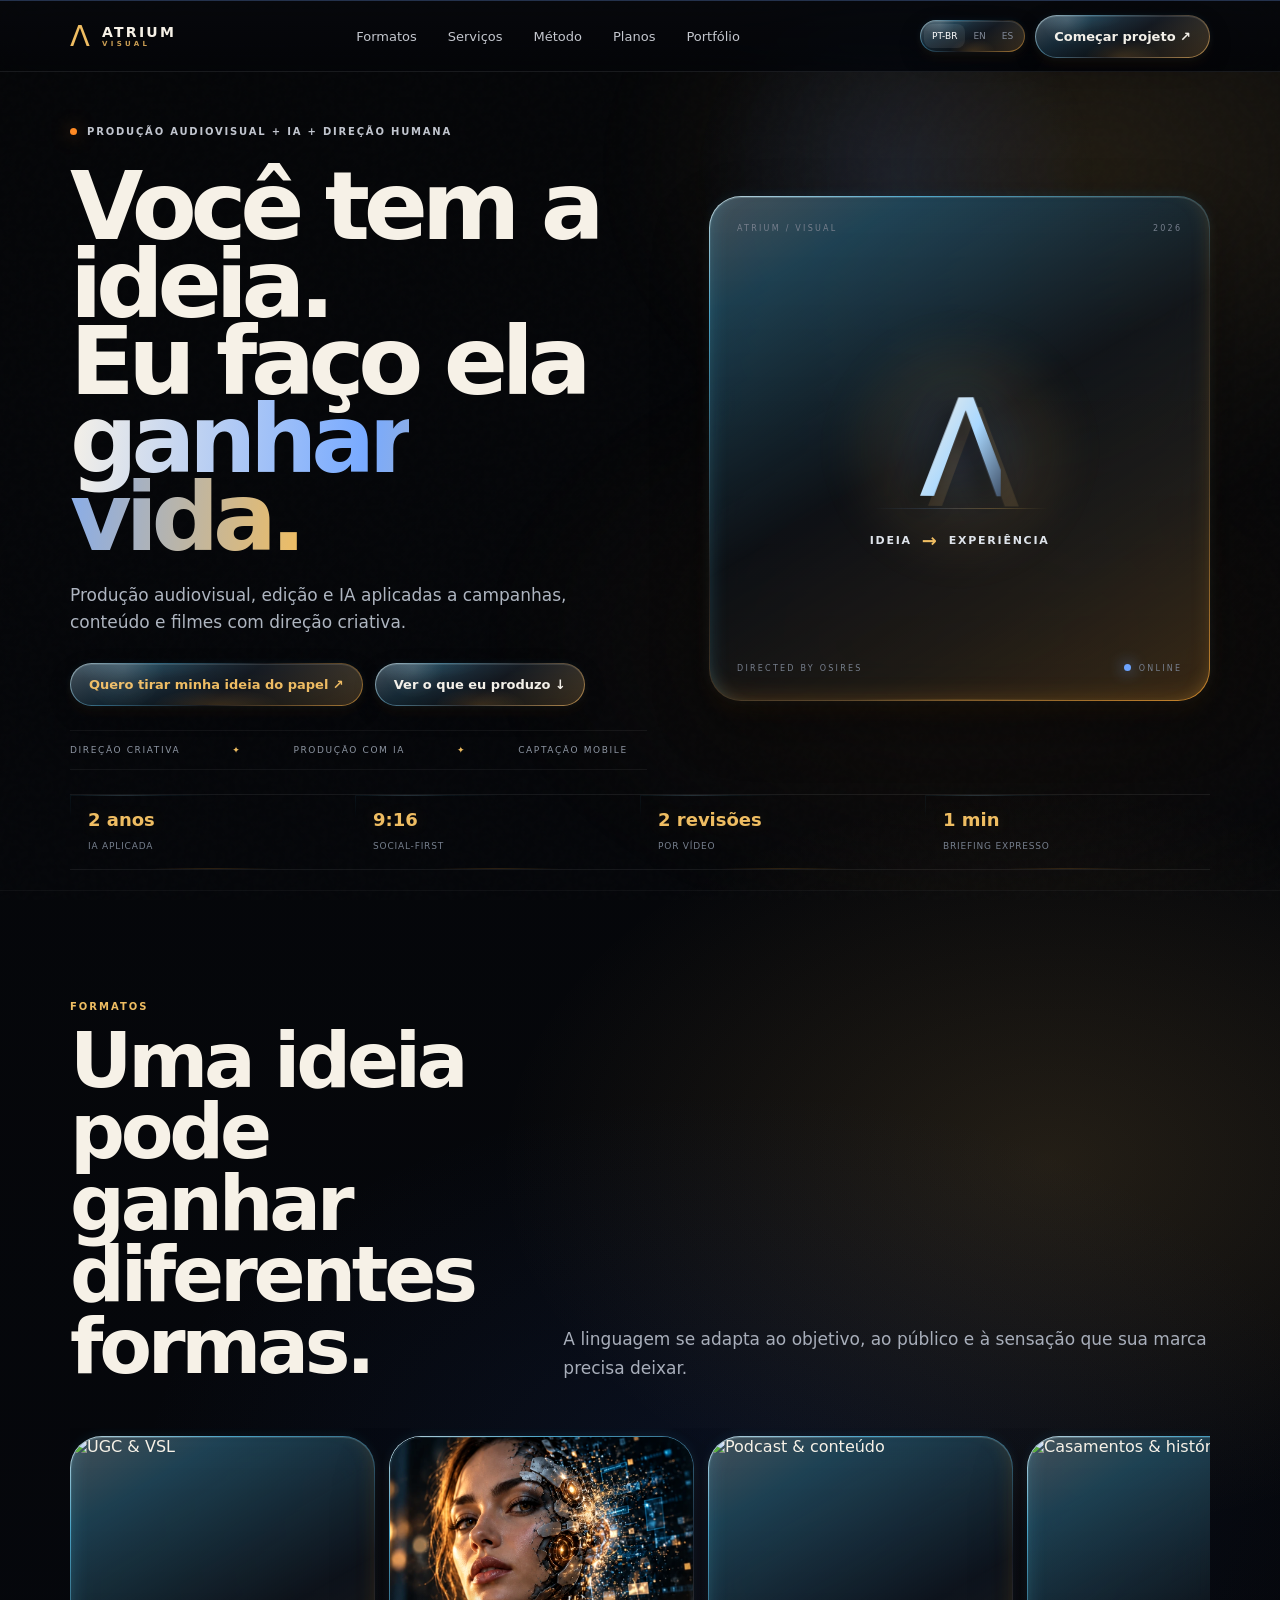
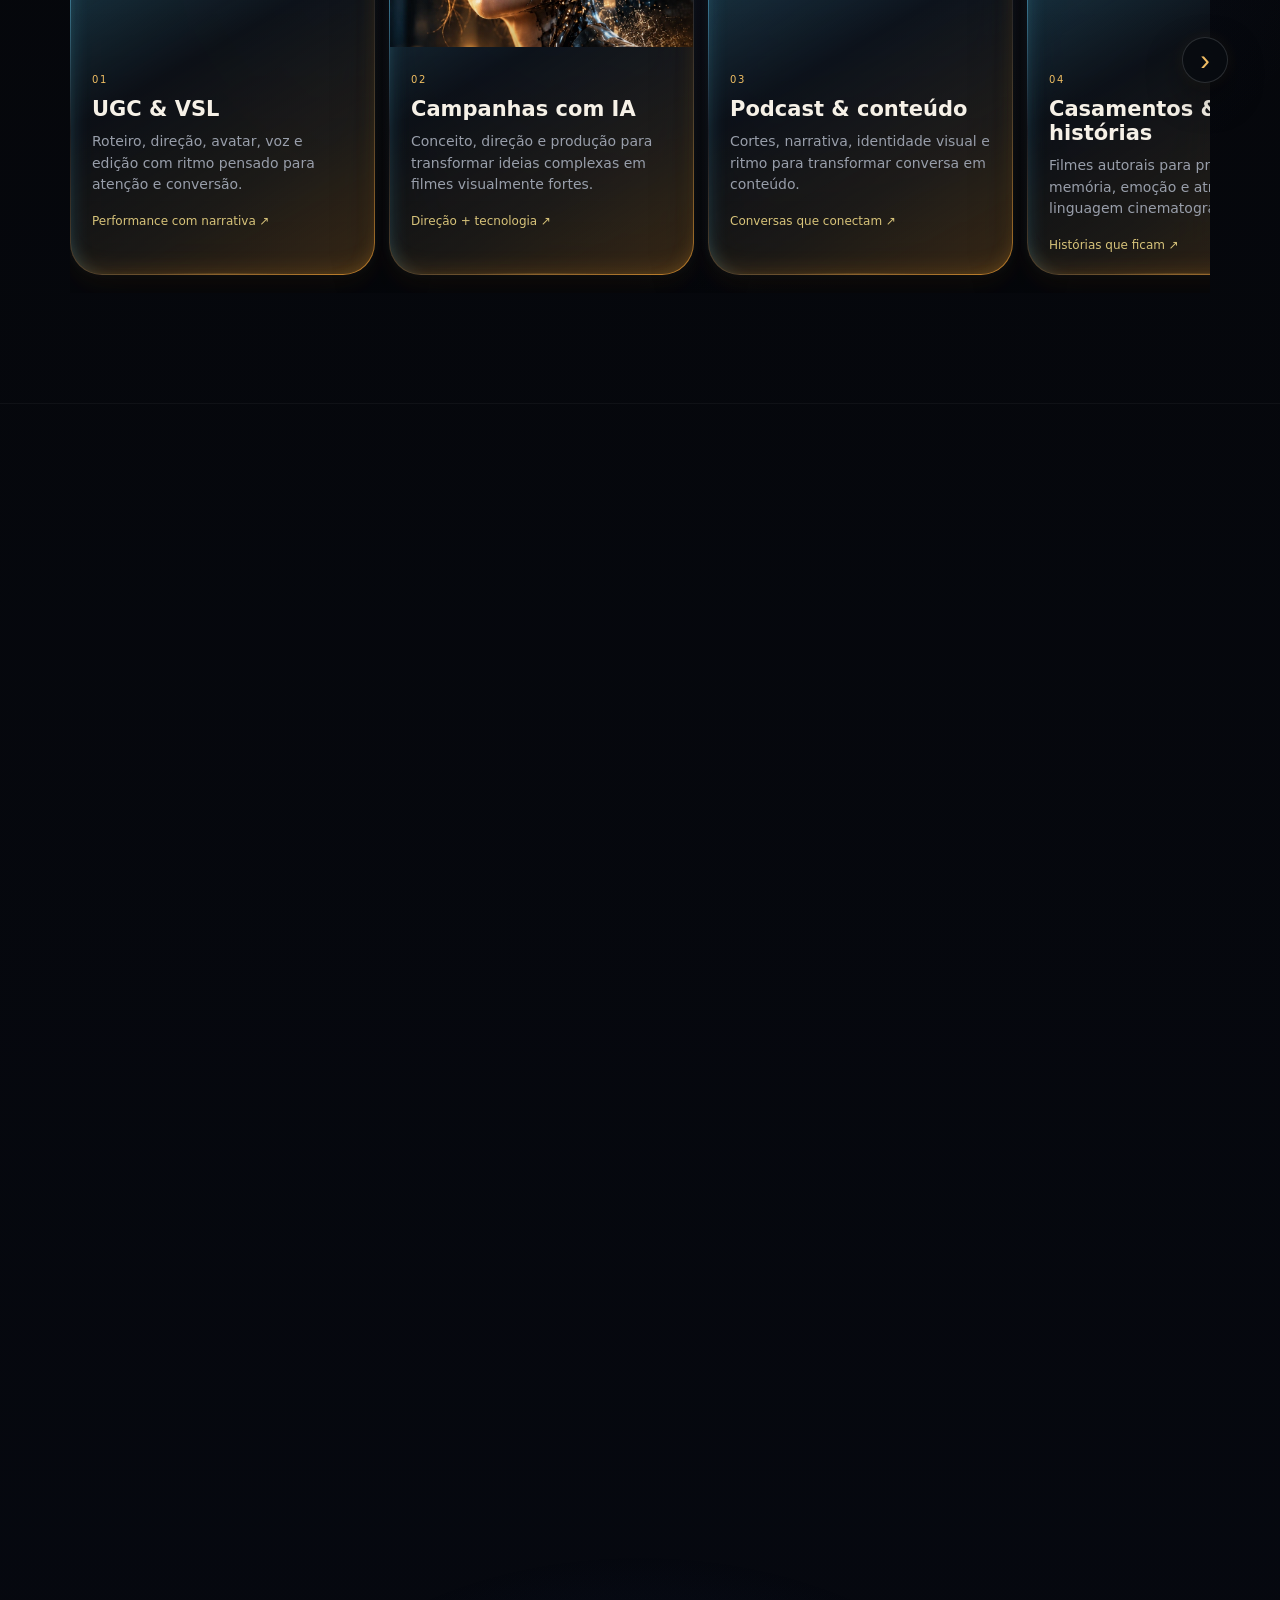
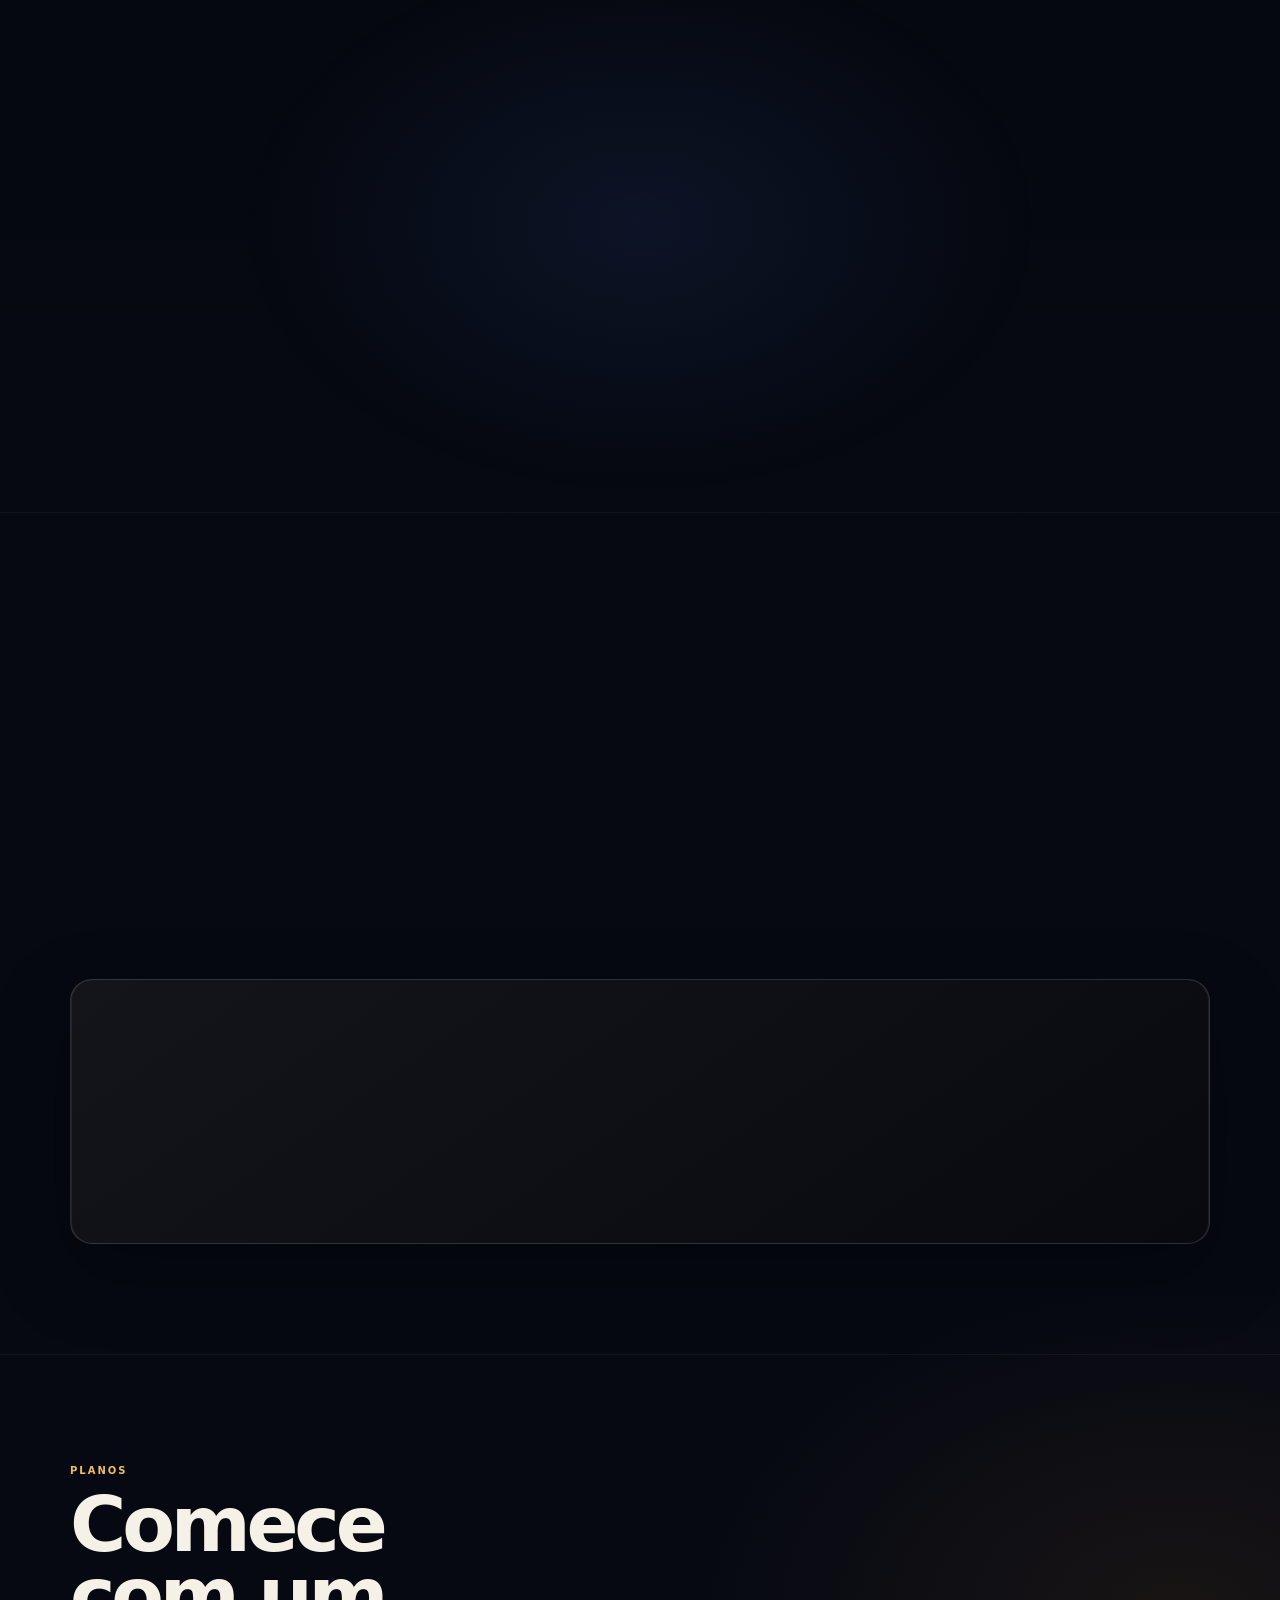
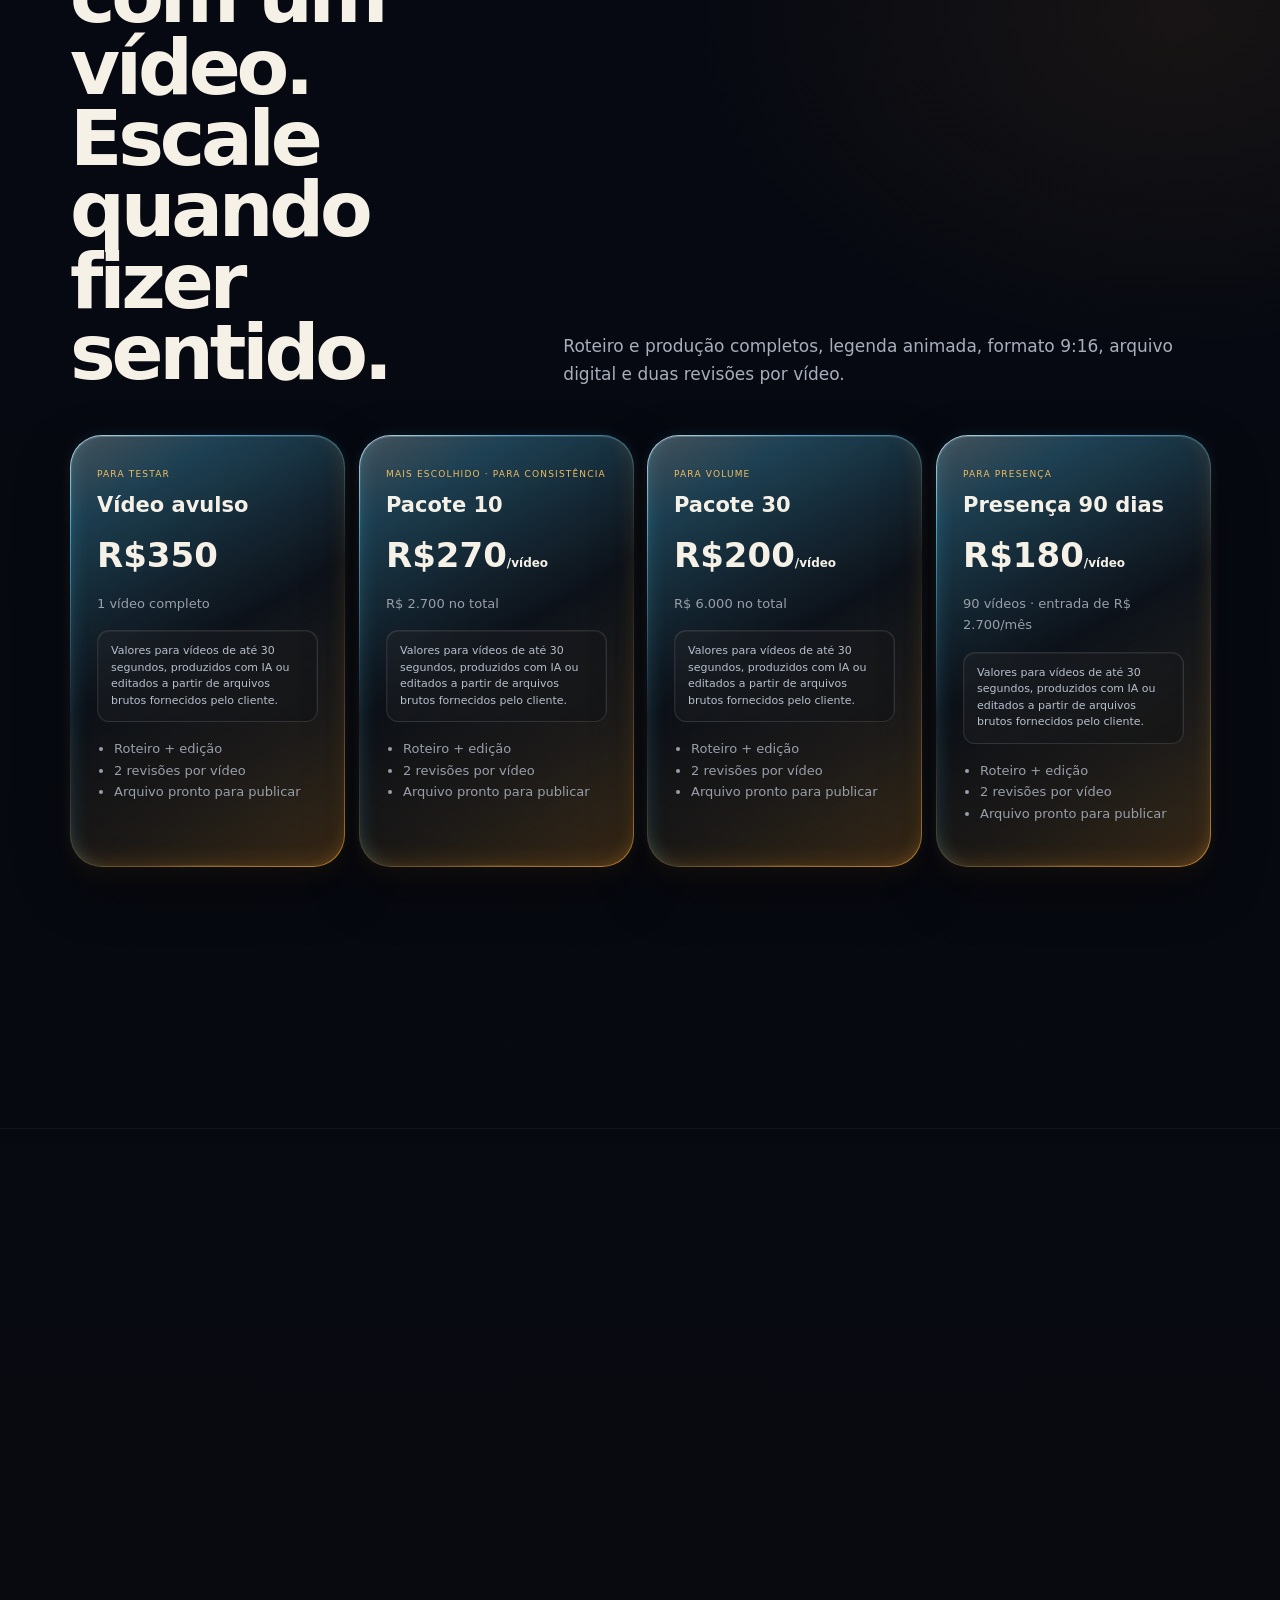
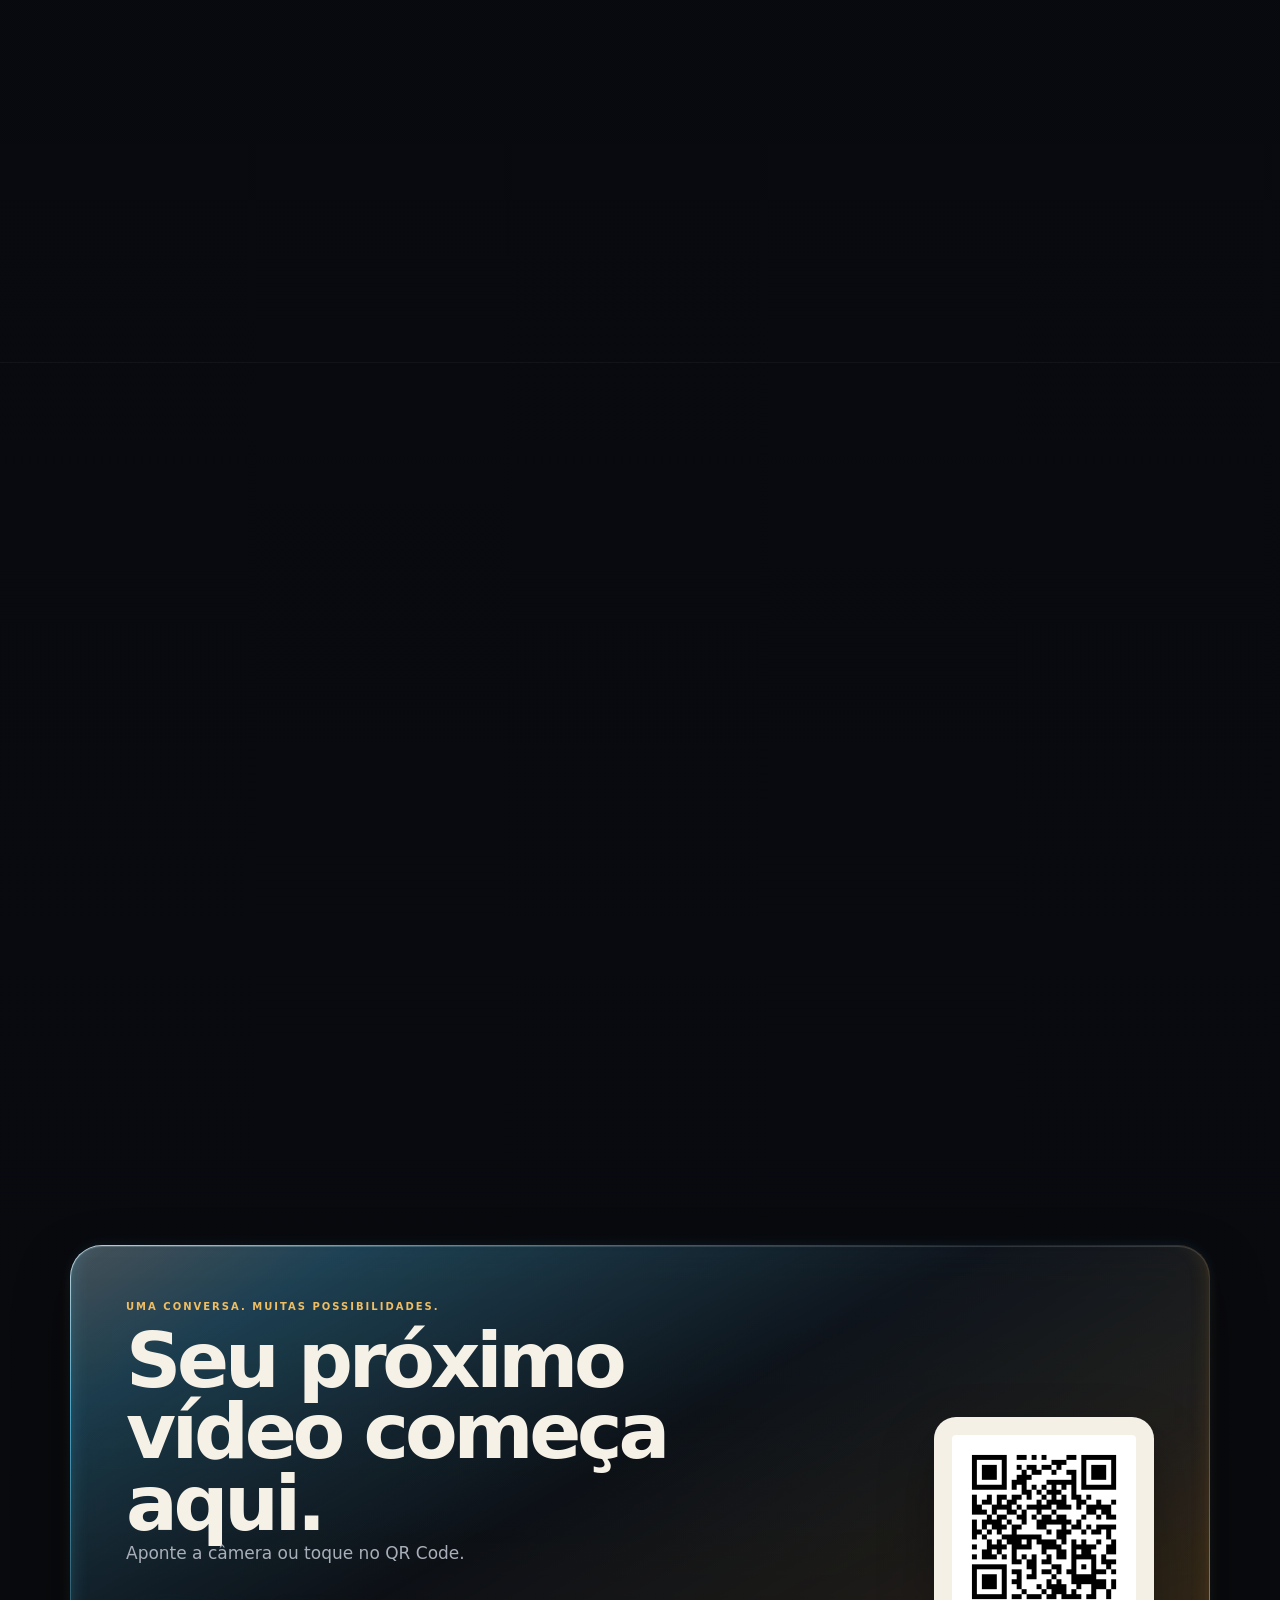
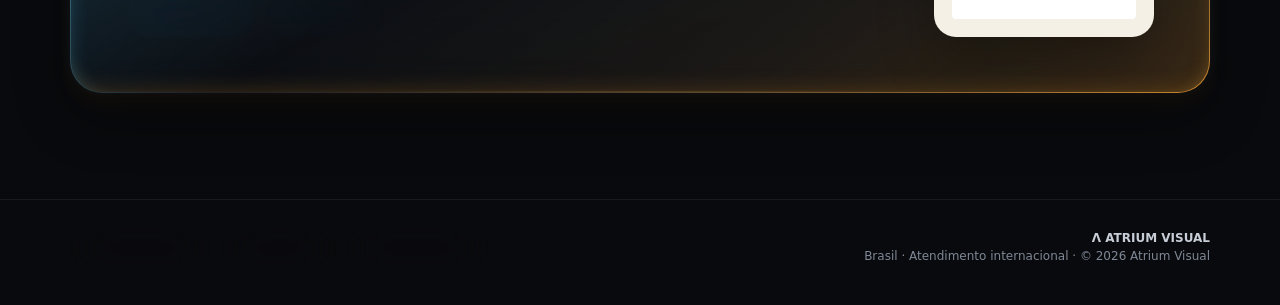
==== commit eb99174d: "Refine formats section copy" ====
--- a/index.html
+++ b/index.html
@@ -1135,7 +1135,7 @@
 </style></head><body><div class="noise"></div><div class="cursor-light" id="cursorLight"></div>
 <header><div class="wrap nav"><a class="brand" href="#top"><span class="mark">Λ</span><span>ATRIUM<small>VISUAL</small></span></a><nav class="navlinks"><a href="#formatos">Formatos</a><a href="#servicos">Serviços</a><a href="#metodo">Método</a><a href="#planos">Planos</a><a href="/portfolio/">Portfólio</a></nav><div class="header-actions"><div class="langs"><a class="active" href="/">PT-BR</a><a class="" href="/en/">EN</a><a class="" href="/es/">ES</a></div><a class="btn" href="https://wa.me/5524974056237" target="_blank" rel="noopener">Começar projeto ↗</a></div></div></header>
 <main id="top"><section class="hero"><div class="wrap"><div class="hero-grid"><div class="reveal in"><div class="kicker">PRODUÇÃO AUDIOVISUAL + IA + DIREÇÃO HUMANA</div><h1>Você tem a<br>ideia.<br>Eu faço ela<br><span class="grad">ganhar vida.</span></h1><p>Produção audiovisual, edição e IA aplicadas a campanhas, conteúdo e filmes com direção criativa.</p><div class="hero-actions"><a class="btn primary" href="https://wa.me/5524974056237" target="_blank">Quero tirar minha ideia do papel ↗</a><a class="btn" href="/portfolio/">Ver o que eu produzo ↓</a></div><div class="home-capabilities"><div class="cap-track"><span>DIREÇÃO CRIATIVA</span><span>PRODUÇÃO COM IA</span><span>CAPTAÇÃO MOBILE</span><span>EDIÇÃO DE VÍDEO</span><span>MOTION DESIGN</span><span>SOUND DESIGN</span><span>CONTEÚDO PARA REDES</span><span>CAMPANHAS DIGITAIS</span><span>DIREÇÃO CRIATIVA</span><span>PRODUÇÃO COM IA</span><span>CAPTAÇÃO MOBILE</span><span>EDIÇÃO DE VÍDEO</span><span>MOTION DESIGN</span><span>SOUND DESIGN</span><span>CONTEÚDO PARA REDES</span><span>CAMPANHAS DIGITAIS</span></div></div></div><div class="hero-card glass refract reveal in" data-tilt><div class="hud"><div class="hudtop"><span>ATRIUM / VISUAL</span><span>2026</span></div><div class="hudcenter brand-motion"><div class="brand-symbol"><span class="brand-line"></span></div><div class="brand-idea"><strong>IDEIA<i>→</i>EXPERIÊNCIA</strong></div></div><div class="hudbottom"><span>DIRECTED BY OSIRES</span><span class="online">ONLINE</span></div></div></div></div><div class="stats stats-slim"><div class="stat reveal"><b>2 anos</b><span>IA aplicada</span></div><div class="stat reveal"><b>9:16</b><span>social-first</span></div><div class="stat reveal"><b>2 revisões</b><span>por vídeo</span></div><div class="stat reveal"><b>1 min</b><span>briefing expresso</span></div></div></div></section>
-<section class="section" id="formatos"><div class="wrap"><div class="head reveal"><div><div class="label">Formatos</div><h2>Uma ideia pode ganhar várias formas.</h2></div><p>Campanhas, conteúdo, podcasts e histórias com a mesma direção criativa — organizados em uma navegação mais fluida.</p></div><div class="home-catalog-shell"><button class="home-catalog-arrow prev" type="button" aria-label="Anterior">‹</button><div class="formats home-catalog"><article class="format glass refract reveal" data-tilt><img src="https://atrium-visual.cmdiscipulos2023.chatgpt.site/ugc-scene.png" alt="UGC & VSL"><div class="format-copy"><span class="num">01</span><h3>UGC & VSL</h3><p>Roteiro, direção, avatar, voz e edição com ritmo pensado para atenção e conversão.</p><span class="more">Performance com narrativa ↗</span></div></article><article class="format glass refract reveal" data-tilt><div class="ai-photo-wrap"><img class="ai-card-photo" src="/assets/atrium-campanhas-ia.webp" alt="Campanhas com IA — humano e tecnologia"></div><div class="format-copy"><span class="num">02</span><h3>Campanhas com IA</h3><p>Conceito, direção e produção para transformar ideias complexas em filmes visualmente fortes.</p><span class="more">Direção + tecnologia ↗</span></div></article><article class="format glass refract reveal" data-tilt><img src="https://atrium-visual.cmdiscipulos2023.chatgpt.site/podcast-scene.png" alt="Podcast & conteúdo"><div class="format-copy"><span class="num">03</span><h3>Podcast & conteúdo</h3><p>Cortes, narrativa, identidade visual e ritmo para transformar conversa em conteúdo.</p><span class="more">Conversas que conectam ↗</span></div></article><article class="format glass refract reveal" data-tilt><img src="https://atrium-visual.cmdiscipulos2023.chatgpt.site/wedding-scene.png" alt="Casamentos & histórias"><div class="format-copy"><span class="num">04</span><h3>Casamentos & histórias</h3><p>Filmes autorais para preservar memória, emoção e atmosfera com linguagem cinematográfica.</p><span class="more">Histórias que ficam ↗</span></div></article></div><button class="home-catalog-arrow next" type="button" aria-label="Próximo">›</button></div></div></section>
+<section class="section" id="formatos"><div class="wrap"><div class="head reveal"><div><div class="label">Formatos</div><h2>Uma ideia pode ganhar diferentes formas.</h2></div><p>A linguagem se adapta ao objetivo, ao público e à sensação que sua marca precisa deixar.</p></div><div class="home-catalog-shell"><button class="home-catalog-arrow prev" type="button" aria-label="Anterior">‹</button><div class="formats home-catalog"><article class="format glass refract reveal" data-tilt><img src="https://atrium-visual.cmdiscipulos2023.chatgpt.site/ugc-scene.png" alt="UGC & VSL"><div class="format-copy"><span class="num">01</span><h3>UGC & VSL</h3><p>Roteiro, direção, avatar, voz e edição com ritmo pensado para atenção e conversão.</p><span class="more">Performance com narrativa ↗</span></div></article><article class="format glass refract reveal" data-tilt><div class="ai-photo-wrap"><img class="ai-card-photo" src="/assets/atrium-campanhas-ia.webp" alt="Campanhas com IA — humano e tecnologia"></div><div class="format-copy"><span class="num">02</span><h3>Campanhas com IA</h3><p>Conceito, direção e produção para transformar ideias complexas em filmes visualmente fortes.</p><span class="more">Direção + tecnologia ↗</span></div></article><article class="format glass refract reveal" data-tilt><img src="https://atrium-visual.cmdiscipulos2023.chatgpt.site/podcast-scene.png" alt="Podcast & conteúdo"><div class="format-copy"><span class="num">03</span><h3>Podcast & conteúdo</h3><p>Cortes, narrativa, identidade visual e ritmo para transformar conversa em conteúdo.</p><span class="more">Conversas que conectam ↗</span></div></article><article class="format glass refract reveal" data-tilt><img src="https://atrium-visual.cmdiscipulos2023.chatgpt.site/wedding-scene.png" alt="Casamentos & histórias"><div class="format-copy"><span class="num">04</span><h3>Casamentos & histórias</h3><p>Filmes autorais para preservar memória, emoção e atmosfera com linguagem cinematográfica.</p><span class="more">Histórias que ficam ↗</span></div></article></div><button class="home-catalog-arrow next" type="button" aria-label="Próximo">›</button></div></div></section>
 <section class="section" id="servicos"><div class="wrap"><div class="head reveal"><div><div class="label">Serviços</div><h2>Estratégia, criação e acabamento no mesmo fluxo.</h2></div><p>A tecnologia acelera. A direção organiza a ideia, define a linguagem e conduz a execução.</p></div><div class="services services-core"><div class="service glass refract reveal" data-tilt><b>01 ✦</b><h3>Filmes & campanhas com IA</h3><p>Produção audiovisual com IA generativa guiada por conceito e direção criativa humana.</p><a href="https://wa.me/5524974056237" target="_blank">Explorar ↗</a></div><div class="service glass refract reveal" data-tilt><b>02 ✦</b><h3>VSL & performance</h3><p>Roteiro, ritmo, voz, avatar e edição pensados para transformar atenção em ação.</p><a href="https://wa.me/5524974056237" target="_blank">Conversão com narrativa ↗</a></div><div class="service glass refract reveal" data-tilt><b>03 ✦</b><h3>Conteúdo para redes</h3><p>Reels, TikTok e Shorts com clareza de mensagem, retenção e identidade.</p><a href="https://wa.me/5524974056237" target="_blank">Social com direção ↗</a></div><div class="service glass refract reveal" data-tilt><b>04 ✦</b><h3>Edição & identidade visual</h3><p>Montagem, motion, cor, tipografia e acabamento para dar consistência à presença da marca.</p><a href="https://wa.me/5524974056237" target="_blank">Acabamento de marca ↗</a></div></div><div class="special-note reveal">Também atendemos projetos autorais e especiais, incluindo podcasts, casamentos, documentários e produções eclesiásticas.</div></div></section>
 <section class="statement"><div class="wrap reveal"><div class="label">ATRIUM VISUAL</div><h2>Tecnologia acelera. Intenção diferencia.</h2><p>Uma imagem só tem valor quando carrega intenção. Por isso, a IA entra como ferramenta. A estratégia, a sensibilidade e as decisões criativas continuam humanas.</p><a class="btn" href="https://wa.me/5524974056237" target="_blank">Criar algo com propósito ↗</a></div></section>
 <section class="section" id="metodo"><div class="wrap"><div class="head reveal"><div><div class="label">Método</div><h2>Da conversa ao vídeo, sem complicação.</h2></div><p>Um fluxo enxuto para tirar a ideia da cabeça, transformar em conceito e devolver um material pronto para publicar.</p></div><div class="method"><div class="step refract reveal" data-tilt><strong>01</strong><h3>Entender</h3><p>Objetivo, público, referência e mensagem.</p><em>Briefing</em></div><div class="step refract reveal" data-tilt><strong>02</strong><h3>Direcionar</h3><p>Conceito, roteiro e linguagem visual.</p><em>Estratégia</em></div><div class="step refract reveal" data-tilt><strong>03</strong><h3>Produzir</h3><p>IA, edição, som e acabamento no mesmo pipeline.</p><em>Criação</em></div><div class="step refract reveal" data-tilt><strong>04</strong><h3>Refinar</h3><p>Você revisa. Eu lapido. Você recebe pronto.</p><em>Entrega</em></div></div></div></section>
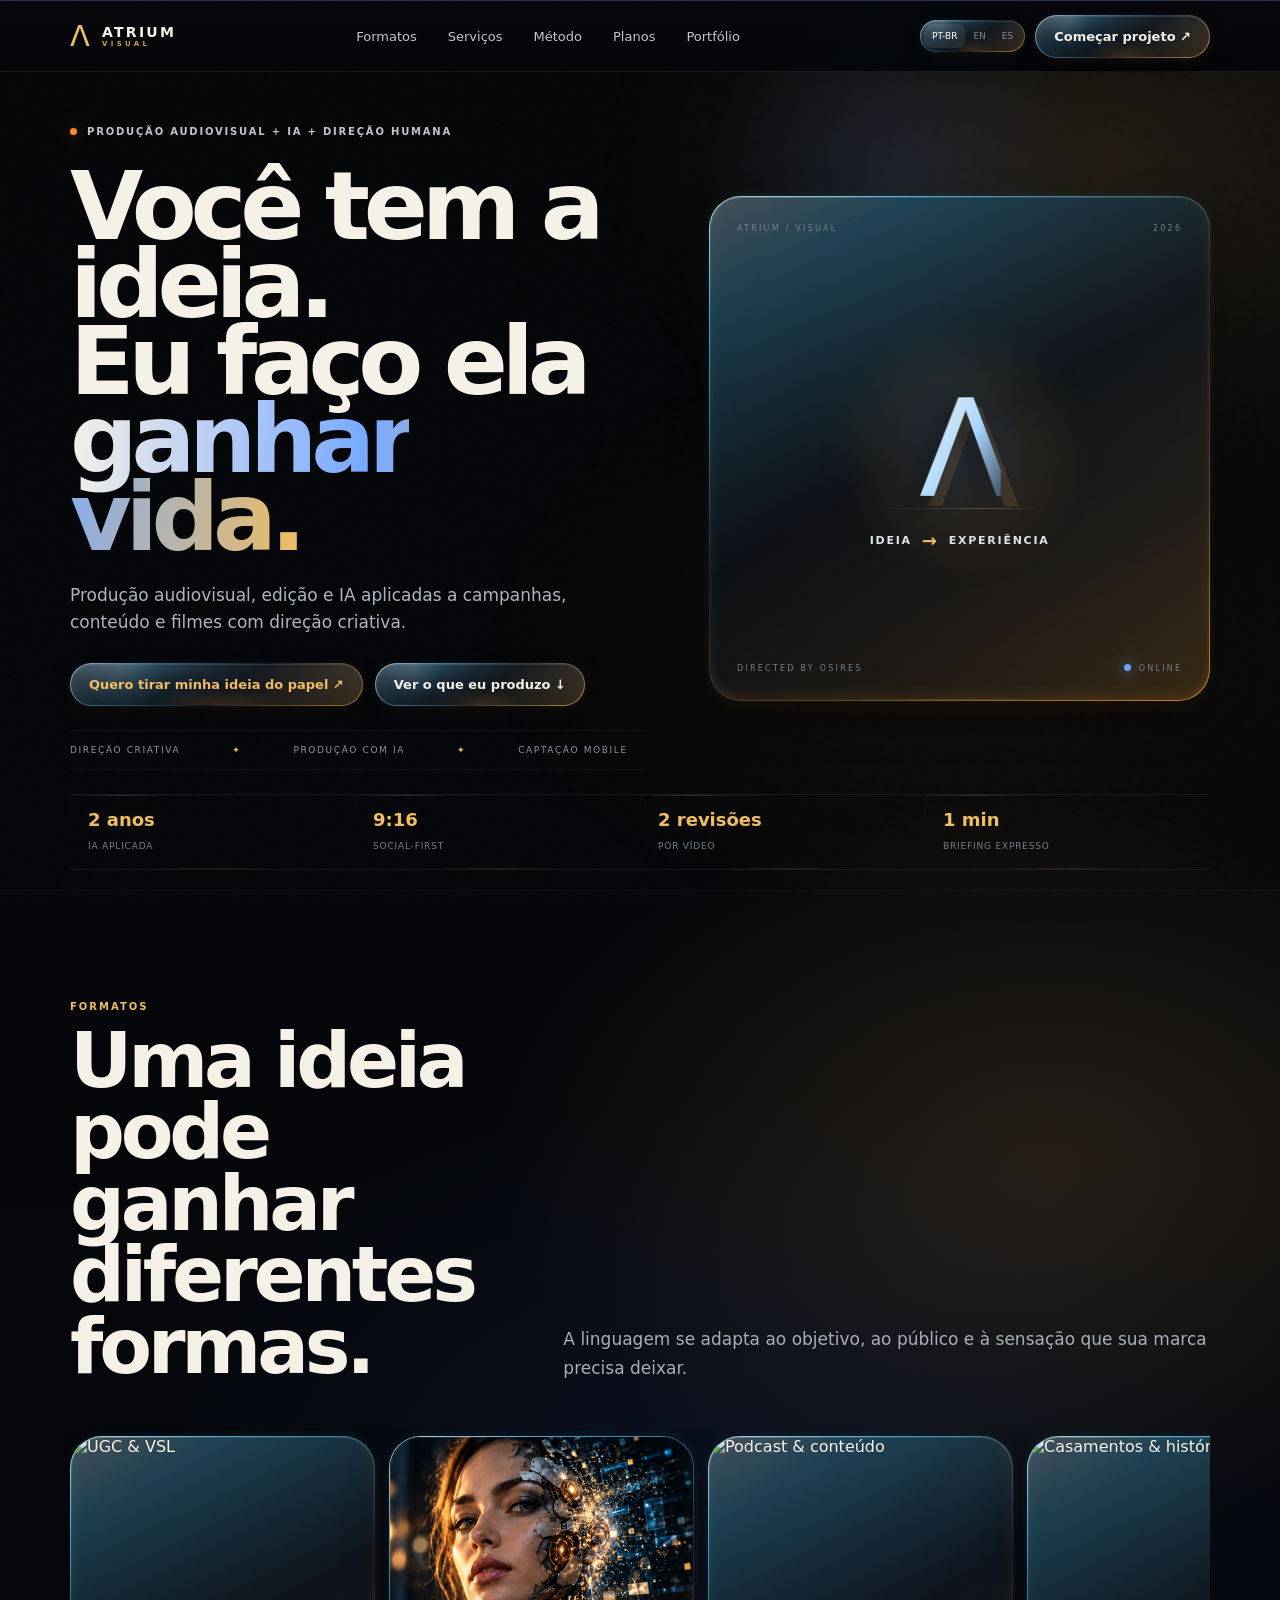
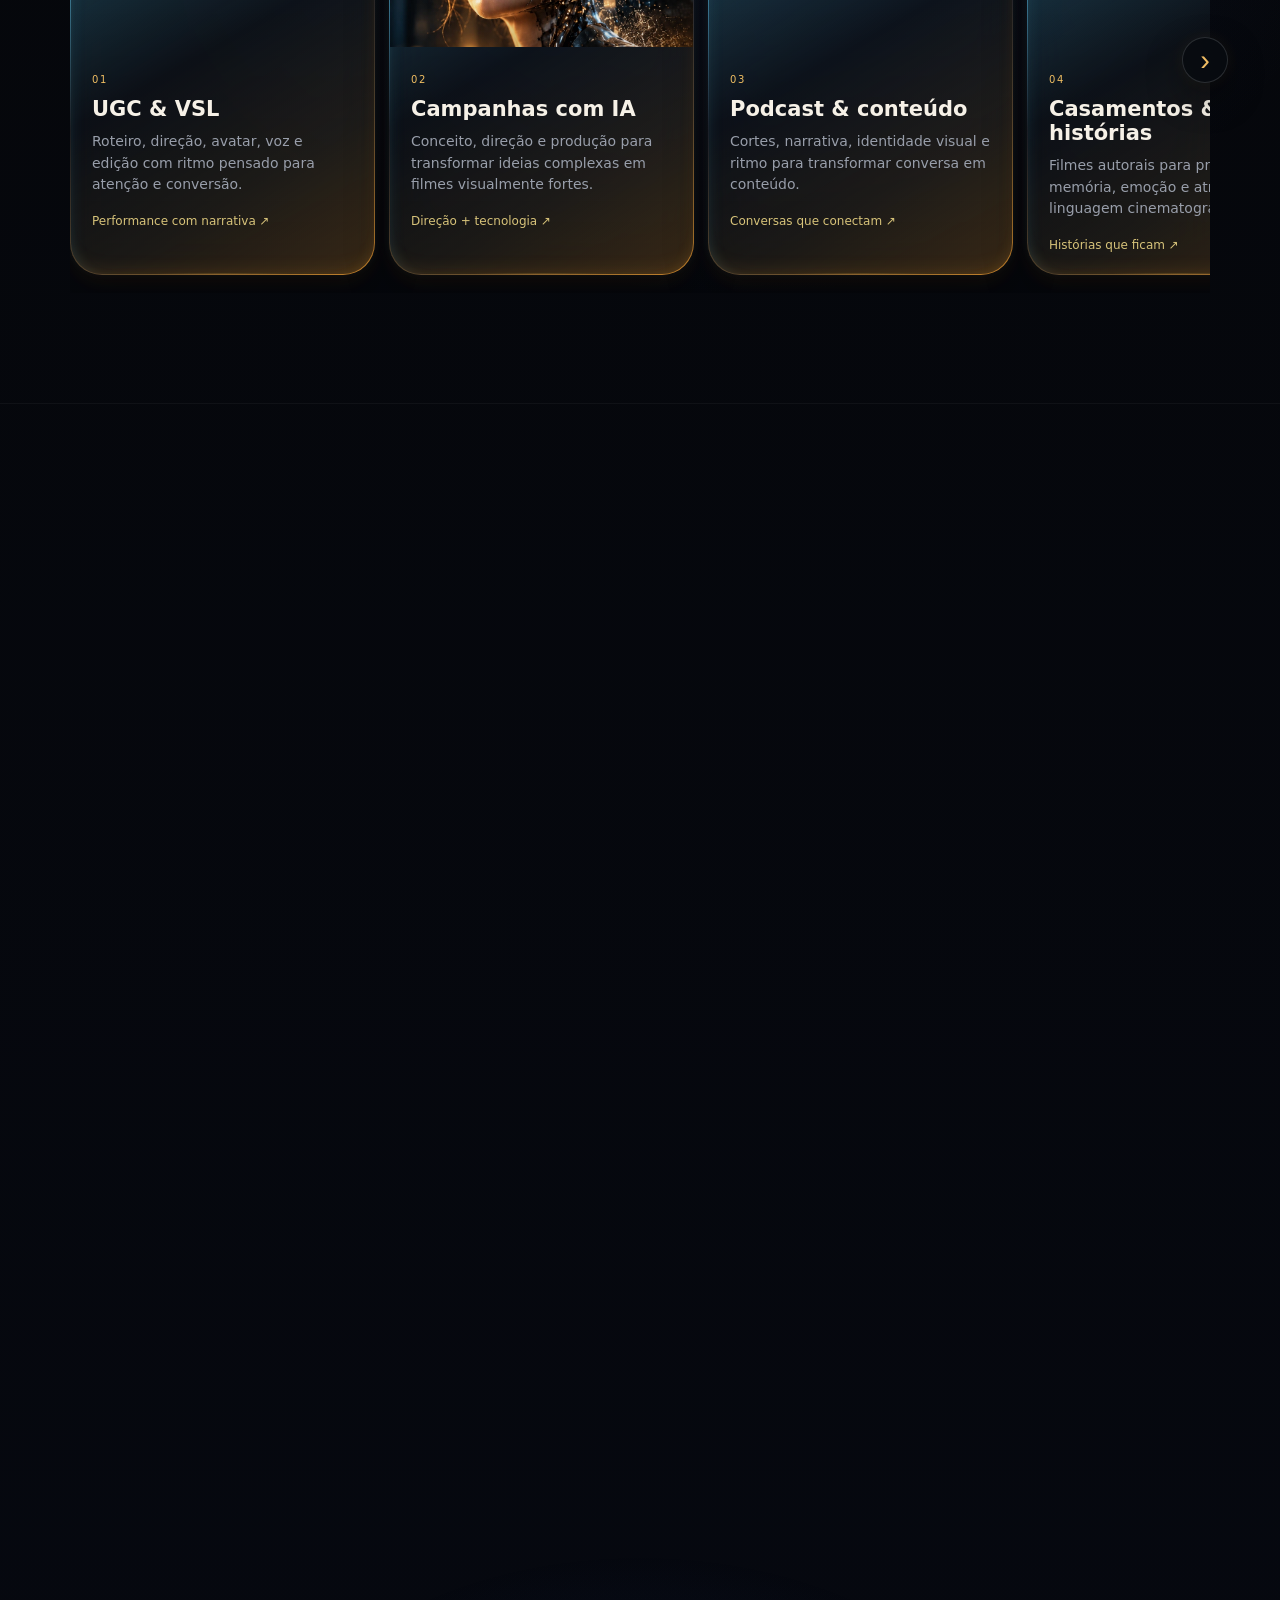
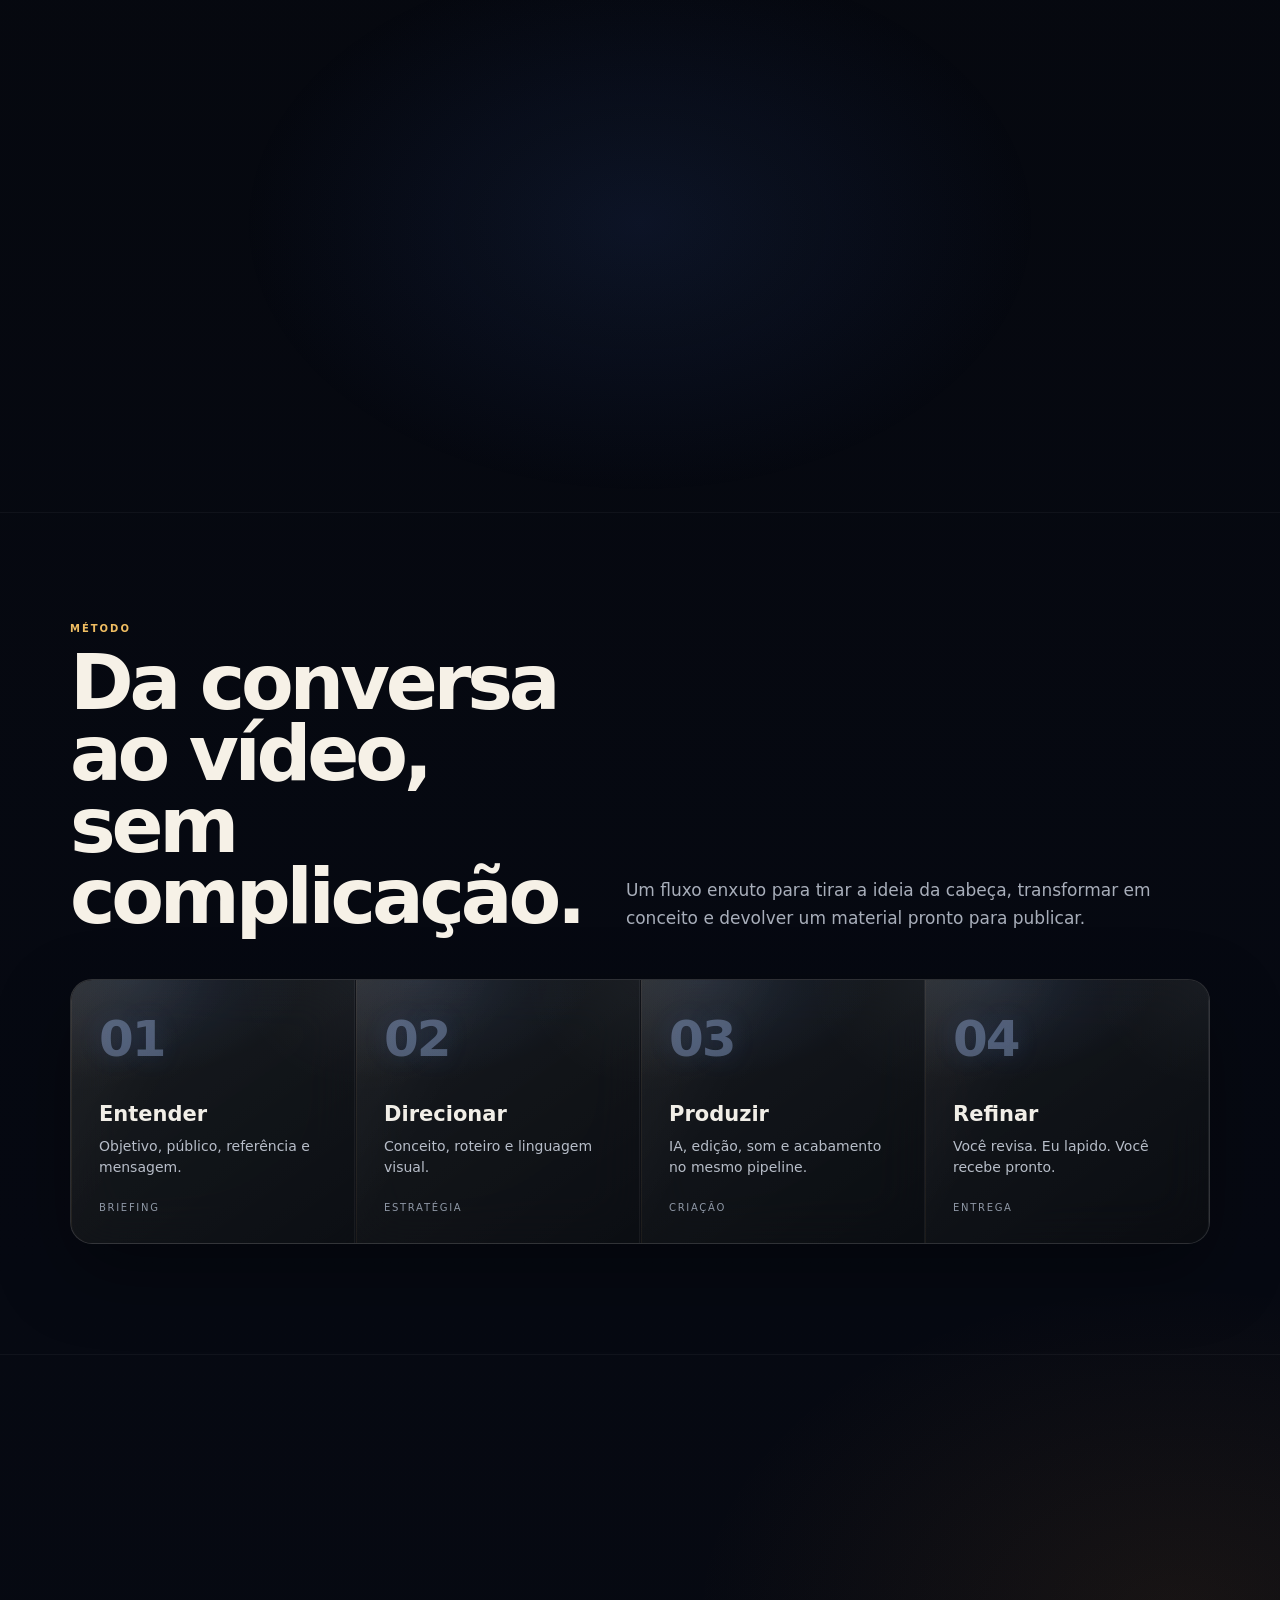
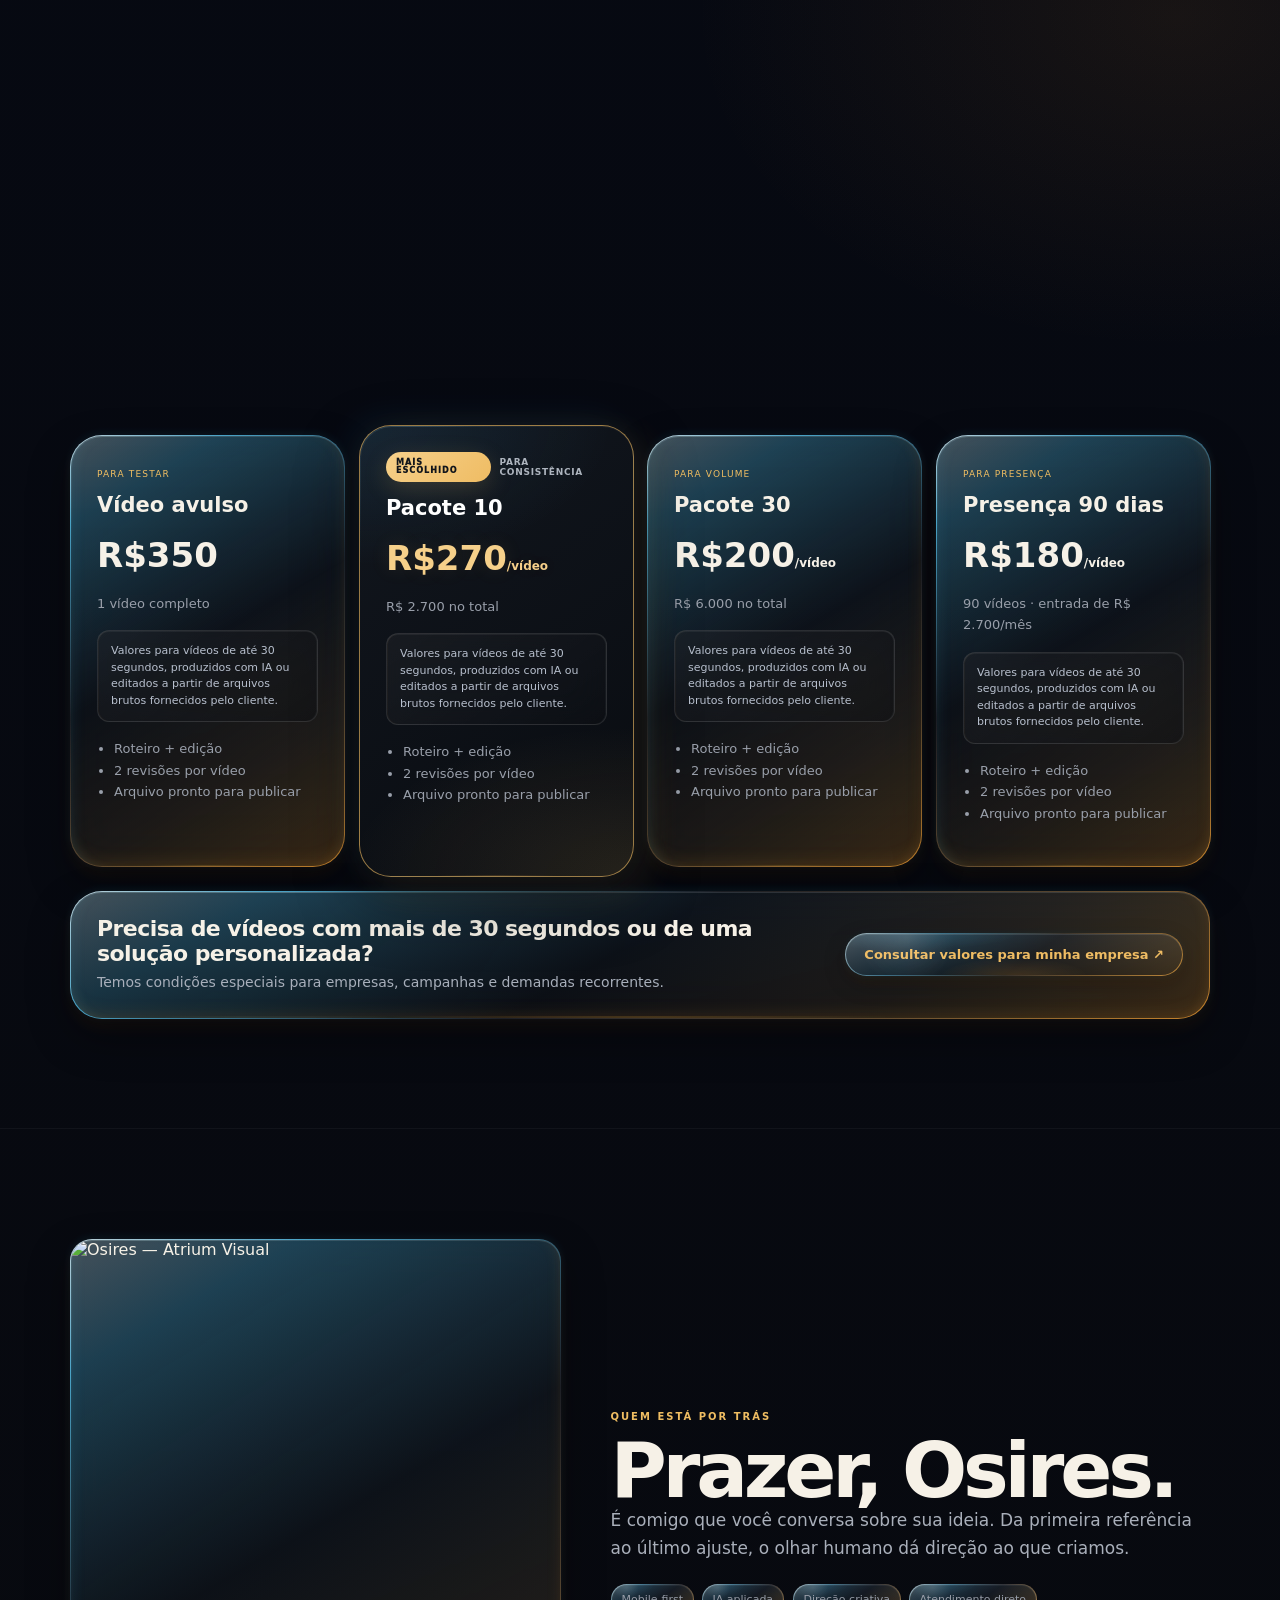
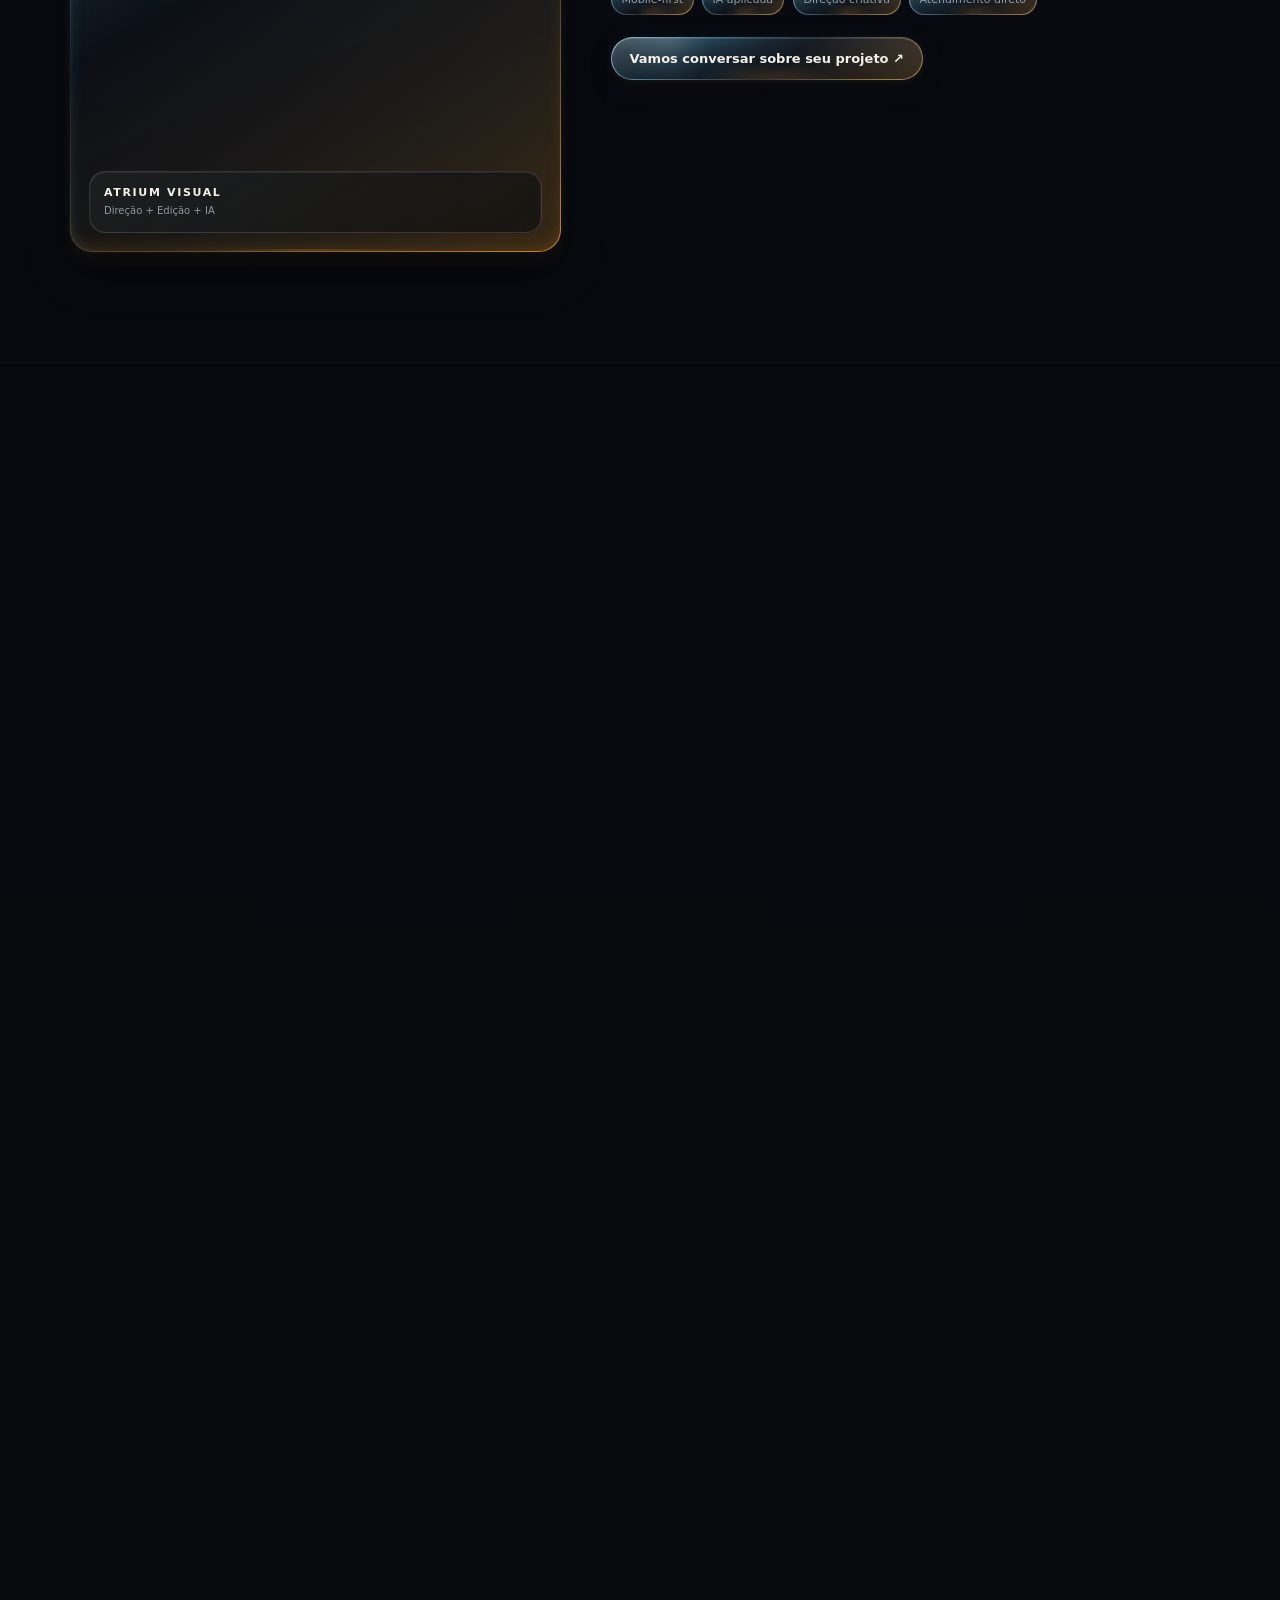
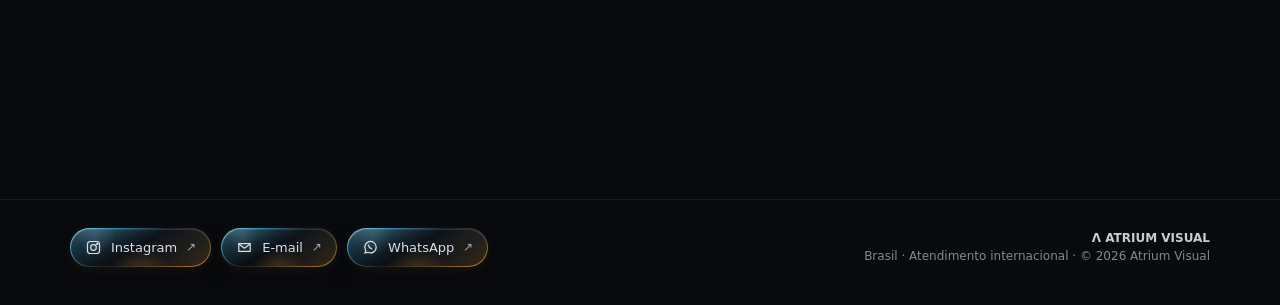
==== commit f6e5ec02: "Highlight most chosen plan with premium styling" ====
--- a/index.html
+++ b/index.html
@@ -1132,6 +1132,83 @@
 .ai-photo-wrap:after{content:"";position:absolute;inset:0;pointer-events:none;background:linear-gradient(180deg,transparent 70%,rgba(8,10,14,.18) 100%)}
 .format:hover .ai-card-photo{transform:scale(1.075)}
 @media(max-width:760px){.ai-photo-wrap{height:205px}}
+
+/* FEATURED PLAN V12 — premium emphasis */
+.plan.featured{
+  position:relative!important;
+  z-index:3;
+  border-color:rgba(239,188,99,.62)!important;
+  background:
+    radial-gradient(420px 220px at 100% 100%,rgba(239,188,99,.12),transparent 68%),
+    radial-gradient(360px 200px at 0% 0%,rgba(77,190,255,.10),transparent 70%),
+    linear-gradient(145deg,rgba(18,23,31,.96),rgba(9,12,17,.98))!important;
+  box-shadow:
+    0 24px 64px rgba(0,0,0,.36),
+    -10px -8px 36px rgba(77,190,255,.07),
+    12px 12px 42px rgba(239,188,99,.12),
+    inset 0 1px 0 rgba(255,255,255,.055)!important;
+}
+.plan.featured:before{
+  content:"";
+  position:absolute;
+  left:18px;right:18px;top:-1px;
+  height:2px;
+  border-radius:999px;
+  background:linear-gradient(90deg,rgba(82,201,255,.65),rgba(239,188,99,.95));
+  box-shadow:0 0 18px rgba(239,188,99,.24);
+  pointer-events:none;
+}
+.plan.featured .featured-label{
+  display:flex!important;
+  align-items:center;
+  gap:9px;
+  margin-bottom:14px!important;
+  min-height:27px;
+}
+.plan.featured .featured-tag{
+  display:inline-flex;
+  align-items:center;
+  padding:7px 10px;
+  border-radius:999px;
+  background:linear-gradient(135deg,#f6d08a,#efbc63);
+  color:#11151b;
+  font-size:8px;
+  font-weight:950;
+  letter-spacing:.13em;
+  line-height:1;
+  text-transform:uppercase;
+  box-shadow:0 7px 24px rgba(239,188,99,.18);
+}
+.plan.featured .featured-context{
+  color:#aeb5bf;
+  font-size:9px;
+  font-weight:800;
+  letter-spacing:.08em;
+  text-transform:uppercase;
+}
+.plan.featured h3{color:#fff!important}
+.plan.featured .price{
+  color:#f6d08a!important;
+  text-shadow:0 0 20px rgba(239,188,99,.12);
+}
+.plan.featured ul li:before{color:var(--gold)!important}
+.plan.featured:hover{
+  border-color:rgba(246,208,138,.82)!important;
+  box-shadow:
+    0 28px 72px rgba(0,0,0,.40),
+    -12px -10px 42px rgba(77,190,255,.10),
+    14px 14px 50px rgba(239,188,99,.17),
+    inset 0 1px 0 rgba(255,255,255,.07)!important;
+}
+@media(min-width:901px){
+  .plans{align-items:stretch}
+  .plan.featured{margin-top:-10px;margin-bottom:-10px}
+}
+@media(max-width:900px){
+  .plan.featured{margin:6px 0}
+  .plan.featured .featured-label{flex-wrap:wrap}
+}
+
 </style></head><body><div class="noise"></div><div class="cursor-light" id="cursorLight"></div>
 <header><div class="wrap nav"><a class="brand" href="#top"><span class="mark">Λ</span><span>ATRIUM<small>VISUAL</small></span></a><nav class="navlinks"><a href="#formatos">Formatos</a><a href="#servicos">Serviços</a><a href="#metodo">Método</a><a href="#planos">Planos</a><a href="/portfolio/">Portfólio</a></nav><div class="header-actions"><div class="langs"><a class="active" href="/">PT-BR</a><a class="" href="/en/">EN</a><a class="" href="/es/">ES</a></div><a class="btn" href="https://wa.me/5524974056237" target="_blank" rel="noopener">Começar projeto ↗</a></div></div></header>
 <main id="top"><section class="hero"><div class="wrap"><div class="hero-grid"><div class="reveal in"><div class="kicker">PRODUÇÃO AUDIOVISUAL + IA + DIREÇÃO HUMANA</div><h1>Você tem a<br>ideia.<br>Eu faço ela<br><span class="grad">ganhar vida.</span></h1><p>Produção audiovisual, edição e IA aplicadas a campanhas, conteúdo e filmes com direção criativa.</p><div class="hero-actions"><a class="btn primary" href="https://wa.me/5524974056237" target="_blank">Quero tirar minha ideia do papel ↗</a><a class="btn" href="/portfolio/">Ver o que eu produzo ↓</a></div><div class="home-capabilities"><div class="cap-track"><span>DIREÇÃO CRIATIVA</span><span>PRODUÇÃO COM IA</span><span>CAPTAÇÃO MOBILE</span><span>EDIÇÃO DE VÍDEO</span><span>MOTION DESIGN</span><span>SOUND DESIGN</span><span>CONTEÚDO PARA REDES</span><span>CAMPANHAS DIGITAIS</span><span>DIREÇÃO CRIATIVA</span><span>PRODUÇÃO COM IA</span><span>CAPTAÇÃO MOBILE</span><span>EDIÇÃO DE VÍDEO</span><span>MOTION DESIGN</span><span>SOUND DESIGN</span><span>CONTEÚDO PARA REDES</span><span>CAMPANHAS DIGITAIS</span></div></div></div><div class="hero-card glass refract reveal in" data-tilt><div class="hud"><div class="hudtop"><span>ATRIUM / VISUAL</span><span>2026</span></div><div class="hudcenter brand-motion"><div class="brand-symbol"><span class="brand-line"></span></div><div class="brand-idea"><strong>IDEIA<i>→</i>EXPERIÊNCIA</strong></div></div><div class="hudbottom"><span>DIRECTED BY OSIRES</span><span class="online">ONLINE</span></div></div></div></div><div class="stats stats-slim"><div class="stat reveal"><b>2 anos</b><span>IA aplicada</span></div><div class="stat reveal"><b>9:16</b><span>social-first</span></div><div class="stat reveal"><b>2 revisões</b><span>por vídeo</span></div><div class="stat reveal"><b>1 min</b><span>briefing expresso</span></div></div></div></section>
@@ -1139,7 +1216,7 @@
 <section class="section" id="servicos"><div class="wrap"><div class="head reveal"><div><div class="label">Serviços</div><h2>Estratégia, criação e acabamento no mesmo fluxo.</h2></div><p>A tecnologia acelera. A direção organiza a ideia, define a linguagem e conduz a execução.</p></div><div class="services services-core"><div class="service glass refract reveal" data-tilt><b>01 ✦</b><h3>Filmes & campanhas com IA</h3><p>Produção audiovisual com IA generativa guiada por conceito e direção criativa humana.</p><a href="https://wa.me/5524974056237" target="_blank">Explorar ↗</a></div><div class="service glass refract reveal" data-tilt><b>02 ✦</b><h3>VSL & performance</h3><p>Roteiro, ritmo, voz, avatar e edição pensados para transformar atenção em ação.</p><a href="https://wa.me/5524974056237" target="_blank">Conversão com narrativa ↗</a></div><div class="service glass refract reveal" data-tilt><b>03 ✦</b><h3>Conteúdo para redes</h3><p>Reels, TikTok e Shorts com clareza de mensagem, retenção e identidade.</p><a href="https://wa.me/5524974056237" target="_blank">Social com direção ↗</a></div><div class="service glass refract reveal" data-tilt><b>04 ✦</b><h3>Edição & identidade visual</h3><p>Montagem, motion, cor, tipografia e acabamento para dar consistência à presença da marca.</p><a href="https://wa.me/5524974056237" target="_blank">Acabamento de marca ↗</a></div></div><div class="special-note reveal">Também atendemos projetos autorais e especiais, incluindo podcasts, casamentos, documentários e produções eclesiásticas.</div></div></section>
 <section class="statement"><div class="wrap reveal"><div class="label">ATRIUM VISUAL</div><h2>Tecnologia acelera. Intenção diferencia.</h2><p>Uma imagem só tem valor quando carrega intenção. Por isso, a IA entra como ferramenta. A estratégia, a sensibilidade e as decisões criativas continuam humanas.</p><a class="btn" href="https://wa.me/5524974056237" target="_blank">Criar algo com propósito ↗</a></div></section>
 <section class="section" id="metodo"><div class="wrap"><div class="head reveal"><div><div class="label">Método</div><h2>Da conversa ao vídeo, sem complicação.</h2></div><p>Um fluxo enxuto para tirar a ideia da cabeça, transformar em conceito e devolver um material pronto para publicar.</p></div><div class="method"><div class="step refract reveal" data-tilt><strong>01</strong><h3>Entender</h3><p>Objetivo, público, referência e mensagem.</p><em>Briefing</em></div><div class="step refract reveal" data-tilt><strong>02</strong><h3>Direcionar</h3><p>Conceito, roteiro e linguagem visual.</p><em>Estratégia</em></div><div class="step refract reveal" data-tilt><strong>03</strong><h3>Produzir</h3><p>IA, edição, som e acabamento no mesmo pipeline.</p><em>Criação</em></div><div class="step refract reveal" data-tilt><strong>04</strong><h3>Refinar</h3><p>Você revisa. Eu lapido. Você recebe pronto.</p><em>Entrega</em></div></div></div></section>
-<section class="section" id="planos"><div class="wrap"><div class="head reveal"><div><div class="label">Planos</div><h2>Comece com um vídeo. Escale quando fizer sentido.</h2></div><p>Roteiro e produção completos, legenda animada, formato 9:16, arquivo digital e duas revisões por vídeo.</p></div><div class="plans"><div class="plan glass refract reveal " data-tilt><small>Para testar</small><h3>Vídeo avulso</h3><div class="price">R$350</div><p>1 vídeo completo</p><div class="scope-note">Valores para vídeos de até 30 segundos, produzidos com IA ou editados a partir de arquivos brutos fornecidos pelo cliente.</div><ul><li>Roteiro + edição</li><li>2 revisões por vídeo</li><li>Arquivo pronto para publicar</li></ul></div><div class="plan glass refract reveal featured" data-tilt><small>Mais escolhido · Para consistência</small><h3>Pacote 10</h3><div class="price">R$270<span style="font-size:12px">/vídeo</span></div><p>R$ 2.700 no total</p><div class="scope-note">Valores para vídeos de até 30 segundos, produzidos com IA ou editados a partir de arquivos brutos fornecidos pelo cliente.</div><ul><li>Roteiro + edição</li><li>2 revisões por vídeo</li><li>Arquivo pronto para publicar</li></ul></div><div class="plan glass refract reveal " data-tilt><small>Para volume</small><h3>Pacote 30</h3><div class="price">R$200<span style="font-size:12px">/vídeo</span></div><p>R$ 6.000 no total</p><div class="scope-note">Valores para vídeos de até 30 segundos, produzidos com IA ou editados a partir de arquivos brutos fornecidos pelo cliente.</div><ul><li>Roteiro + edição</li><li>2 revisões por vídeo</li><li>Arquivo pronto para publicar</li></ul></div><div class="plan glass refract reveal " data-tilt><small>Para presença</small><h3>Presença 90 dias</h3><div class="price">R$180<span style="font-size:12px">/vídeo</span></div><p>90 vídeos · entrada de R$ 2.700/mês</p><div class="scope-note">Valores para vídeos de até 30 segundos, produzidos com IA ou editados a partir de arquivos brutos fornecidos pelo cliente.</div><ul><li>Roteiro + edição</li><li>2 revisões por vídeo</li><li>Arquivo pronto para publicar</li></ul></div></div><div class="enterprise-offer glass refract reveal" data-tilt><div><h3>Precisa de vídeos com mais de 30 segundos ou de uma solução personalizada?</h3><p>Temos condições especiais para empresas, campanhas e demandas recorrentes.</p></div><a class="btn primary" href="https://wa.me/5524974056237?text=Ol%C3%A1%2C%20Osires!%20Tenho%20interesse%20em%20v%C3%ADdeos%20com%20mais%20de%2030%20segundos%20para%20minha%20empresa.%20Gostaria%20de%20conhecer%20as%20condi%C3%A7%C3%B5es%20e%20valores%20para%20um%20projeto%20personalizado." target="_blank" rel="noopener">Consultar valores para minha empresa ↗</a></div></div></section>
+<section class="section" id="planos"><div class="wrap"><div class="head reveal"><div><div class="label">Planos</div><h2>Comece com um vídeo. Escale quando fizer sentido.</h2></div><p>Roteiro e produção completos, legenda animada, formato 9:16, arquivo digital e duas revisões por vídeo.</p></div><div class="plans"><div class="plan glass refract reveal " data-tilt><small>Para testar</small><h3>Vídeo avulso</h3><div class="price">R$350</div><p>1 vídeo completo</p><div class="scope-note">Valores para vídeos de até 30 segundos, produzidos com IA ou editados a partir de arquivos brutos fornecidos pelo cliente.</div><ul><li>Roteiro + edição</li><li>2 revisões por vídeo</li><li>Arquivo pronto para publicar</li></ul></div><div class="plan glass refract reveal featured" data-tilt><small class="featured-label"><span class="featured-tag">Mais escolhido</span><span class="featured-context">Para consistência</span></small><h3>Pacote 10</h3><div class="price">R$270<span style="font-size:12px">/vídeo</span></div><p>R$ 2.700 no total</p><div class="scope-note">Valores para vídeos de até 30 segundos, produzidos com IA ou editados a partir de arquivos brutos fornecidos pelo cliente.</div><ul><li>Roteiro + edição</li><li>2 revisões por vídeo</li><li>Arquivo pronto para publicar</li></ul></div><div class="plan glass refract reveal " data-tilt><small>Para volume</small><h3>Pacote 30</h3><div class="price">R$200<span style="font-size:12px">/vídeo</span></div><p>R$ 6.000 no total</p><div class="scope-note">Valores para vídeos de até 30 segundos, produzidos com IA ou editados a partir de arquivos brutos fornecidos pelo cliente.</div><ul><li>Roteiro + edição</li><li>2 revisões por vídeo</li><li>Arquivo pronto para publicar</li></ul></div><div class="plan glass refract reveal " data-tilt><small>Para presença</small><h3>Presença 90 dias</h3><div class="price">R$180<span style="font-size:12px">/vídeo</span></div><p>90 vídeos · entrada de R$ 2.700/mês</p><div class="scope-note">Valores para vídeos de até 30 segundos, produzidos com IA ou editados a partir de arquivos brutos fornecidos pelo cliente.</div><ul><li>Roteiro + edição</li><li>2 revisões por vídeo</li><li>Arquivo pronto para publicar</li></ul></div></div><div class="enterprise-offer glass refract reveal" data-tilt><div><h3>Precisa de vídeos com mais de 30 segundos ou de uma solução personalizada?</h3><p>Temos condições especiais para empresas, campanhas e demandas recorrentes.</p></div><a class="btn primary" href="https://wa.me/5524974056237?text=Ol%C3%A1%2C%20Osires!%20Tenho%20interesse%20em%20v%C3%ADdeos%20com%20mais%20de%2030%20segundos%20para%20minha%20empresa.%20Gostaria%20de%20conhecer%20as%20condi%C3%A7%C3%B5es%20e%20valores%20para%20um%20projeto%20personalizado." target="_blank" rel="noopener">Consultar valores para minha empresa ↗</a></div></div></section>
 <section class="section"><div class="wrap about"><div class="portrait glass refract reveal" data-tilt><img src="https://atrium-visual.cmdiscipulos2023.chatgpt.site/osires.jpg" alt="Osires — Atrium Visual"><div class="badge"><b>ATRIUM VISUAL</b><span>Direção + Edição + IA</span></div></div><div class="reveal"><div class="label">Quem está por trás</div><h2>Prazer, Osires.</h2><p>É comigo que você conversa sobre sua ideia. Da primeira referência ao último ajuste, o olhar humano dá direção ao que criamos.</p><div class="chips"><span class="chip">Mobile-first</span><span class="chip">IA aplicada</span><span class="chip">Direção criativa</span><span class="chip">Atendimento direto</span></div><a class="btn" href="https://wa.me/5524974056237" target="_blank">Vamos conversar sobre seu projeto ↗</a></div></div></section>
 <section class="section"><div class="wrap"><div class="brief-box glass refract reveal" data-tilt><div class="brief-grid"><div class="brief"><div class="label">Briefing expresso</div><h2>Conte sua ideia. Eu mostro o caminho.</h2><p>Preencha o básico. O botão abaixo abre seu WhatsApp com tudo organizado para começar a conversa sem enrolação.</p><div class="contactline">WhatsApp · +55 24 97405-6237<br>E-mail · ofatrium@gmail.com<br>Brasil · Atendimento internacional</div></div><form class="form" id="briefForm"><input class="field" id="name" placeholder="Como podemos chamar você?"><select class="field" id="type"><option value="">O que você quer produzir?</option><option>Vídeo com IA</option><option>UGC / VSL</option><option>Reels / Social</option><option>Campanha</option><option>Outro</option></select><select class="field" id="qty"><option value="">Quantidade aproximada</option><option>1 vídeo</option><option>2–5 vídeos</option><option>6–10 vídeos</option><option>Mais de 10</option></select><button class="btn primary" type="submit">Receber orientação no WhatsApp ↗</button><small>Sem compromisso. Você fala diretamente com Osires.</small></form></div></div></div></section>
 <section class="cta"><div class="wrap"><div class="cta-box glass refract reveal" data-tilt><div class="cta-row"><div><div class="label">Uma conversa. Muitas possibilidades.</div><h2>Seu próximo vídeo começa aqui.</h2><p>Aponte a câmera ou toque no QR Code.</p><div class="hero-actions"><a class="btn primary" href="https://wa.me/5524974056237" target="_blank">WhatsApp ↗</a><a class="btn" href="/portfolio/">Portfólio ↗</a></div></div><a href="https://wa.me/5524974056237" target="_blank"><img class="qr" src="[data-uri]" alt="WhatsApp QR Code"></a></div></div></div></section></main>
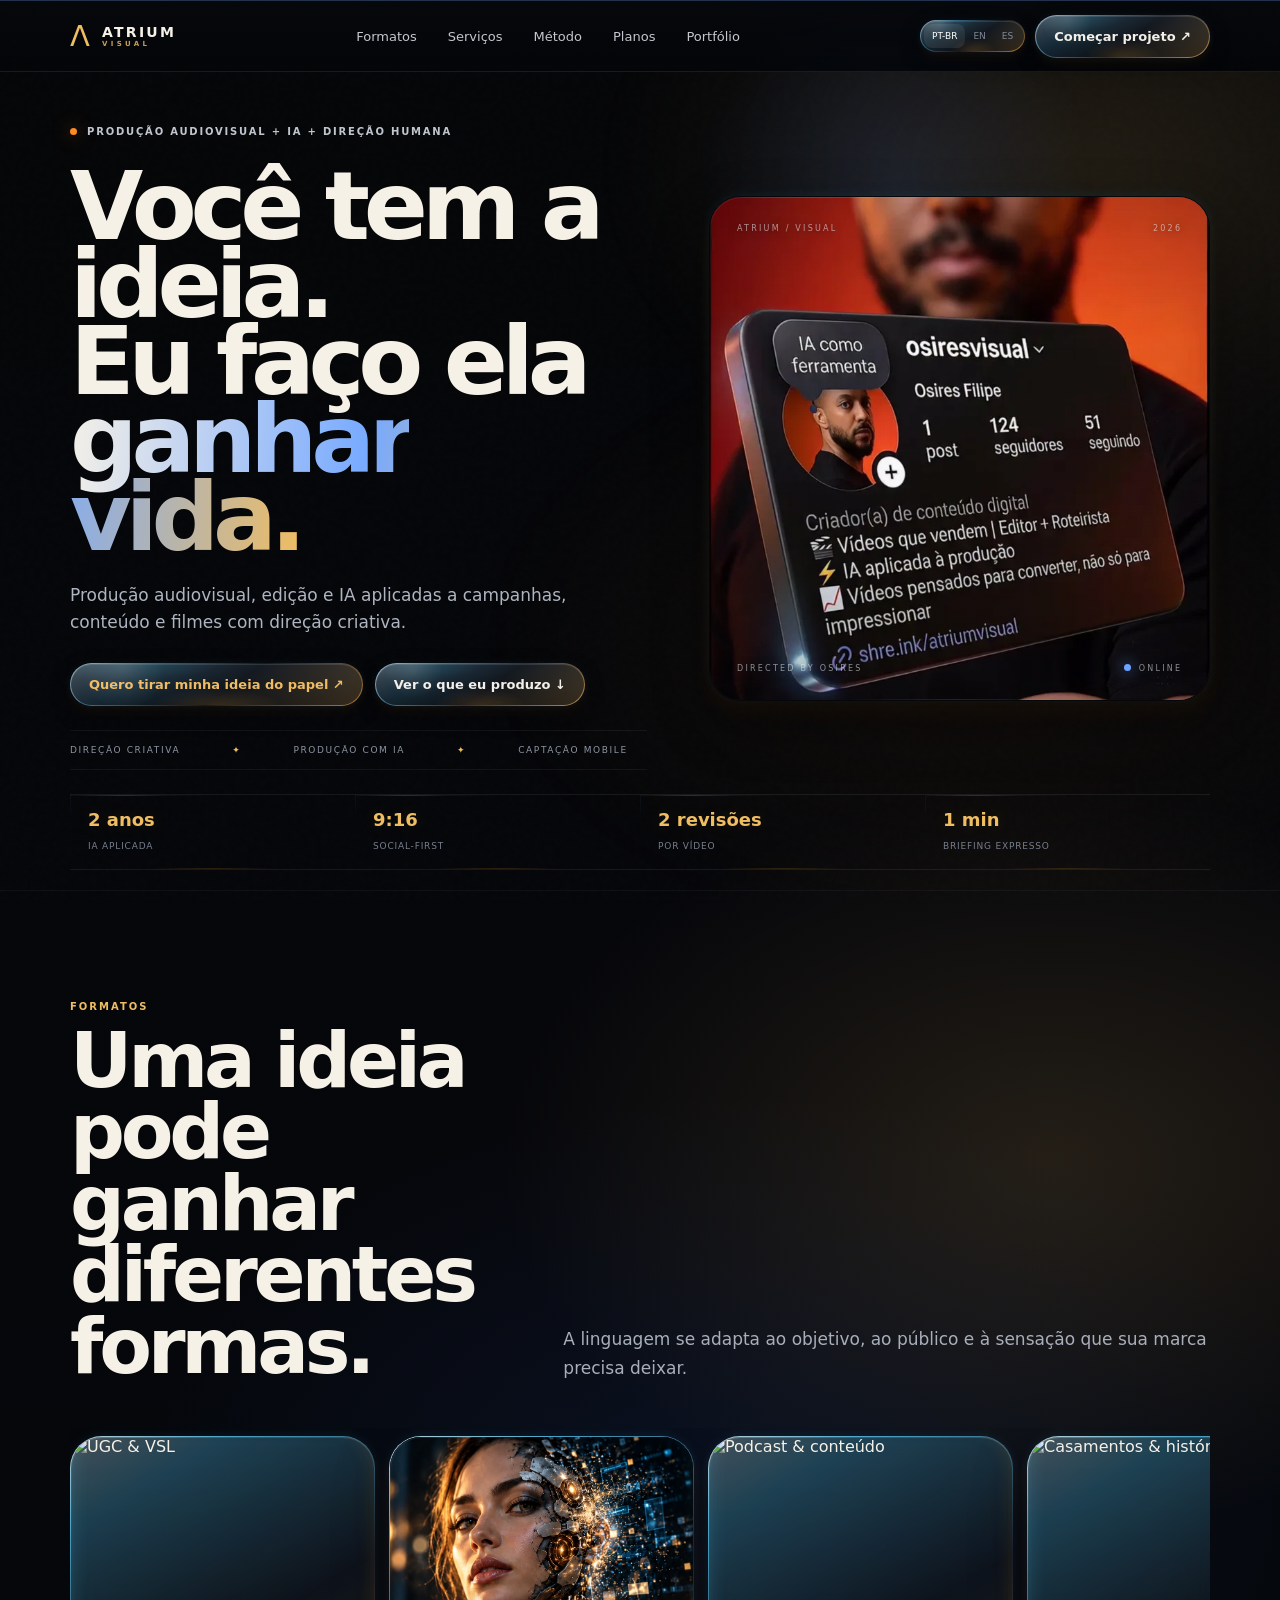
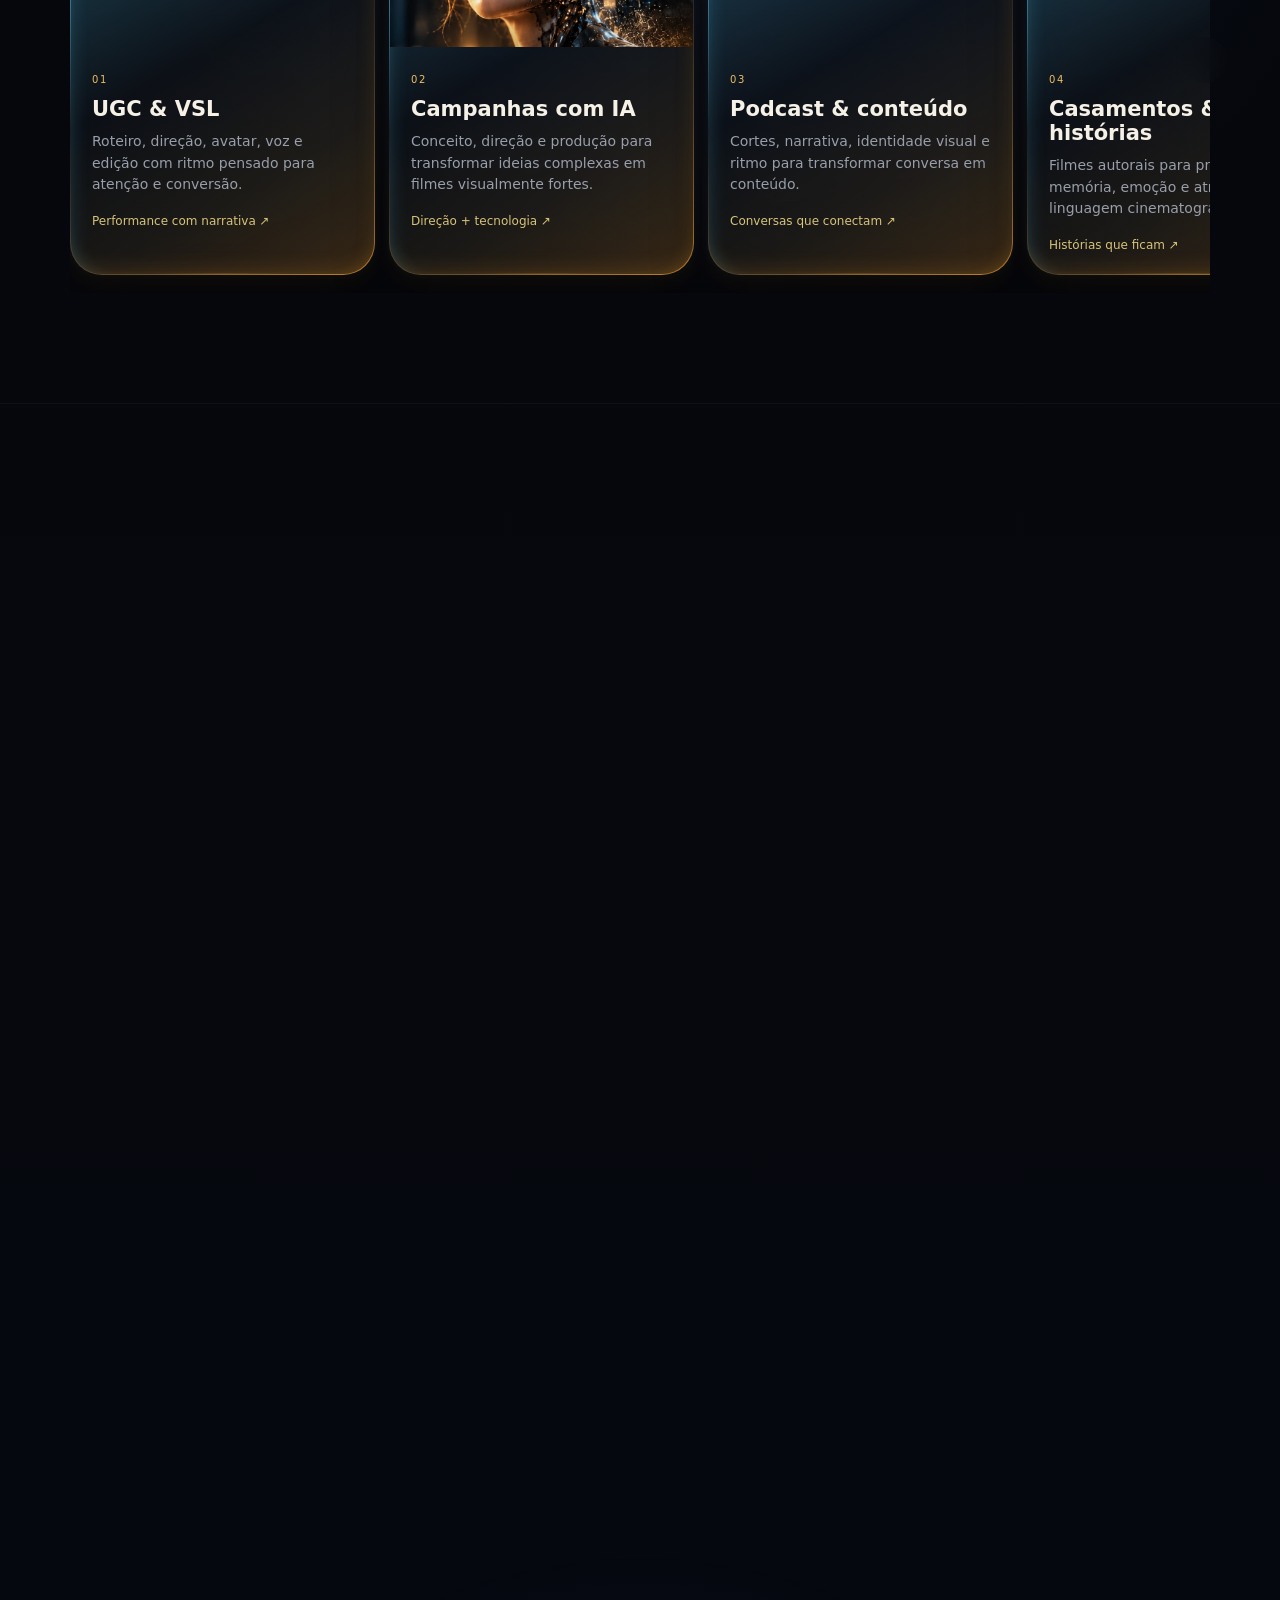
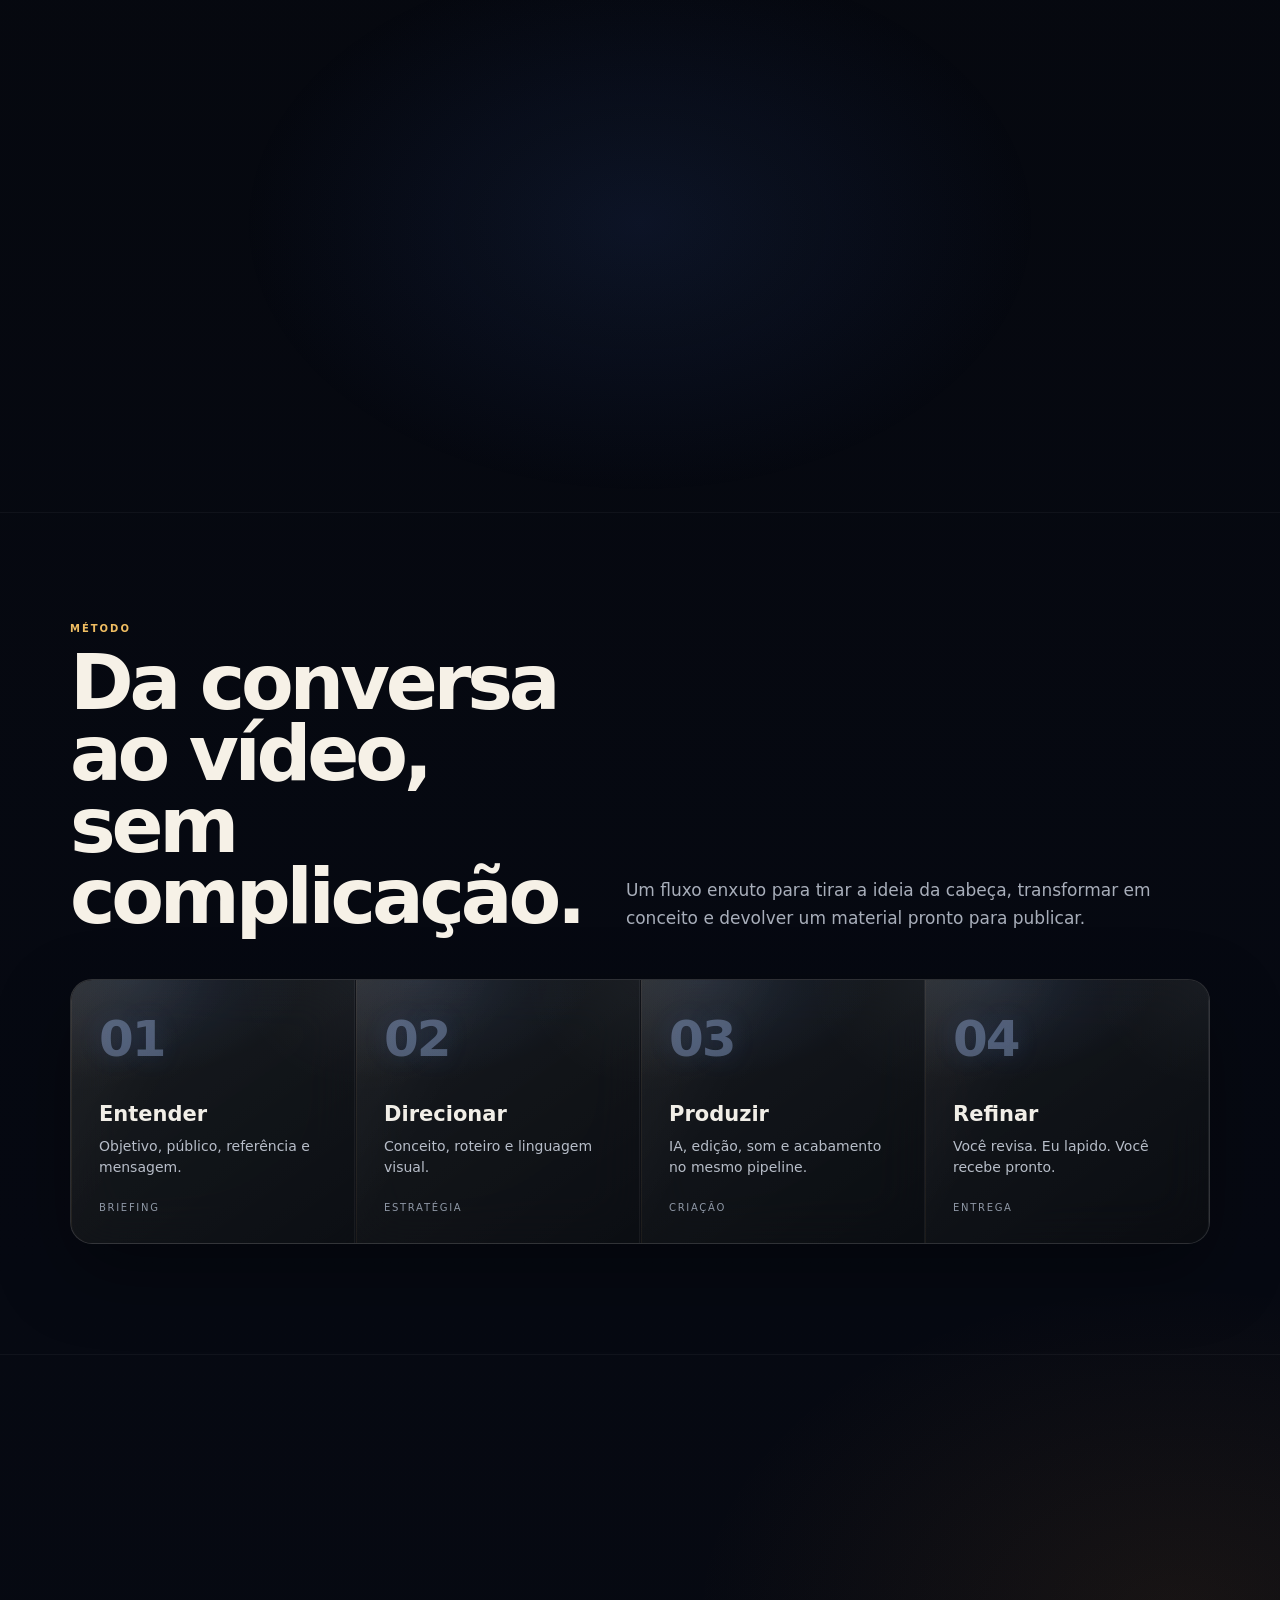
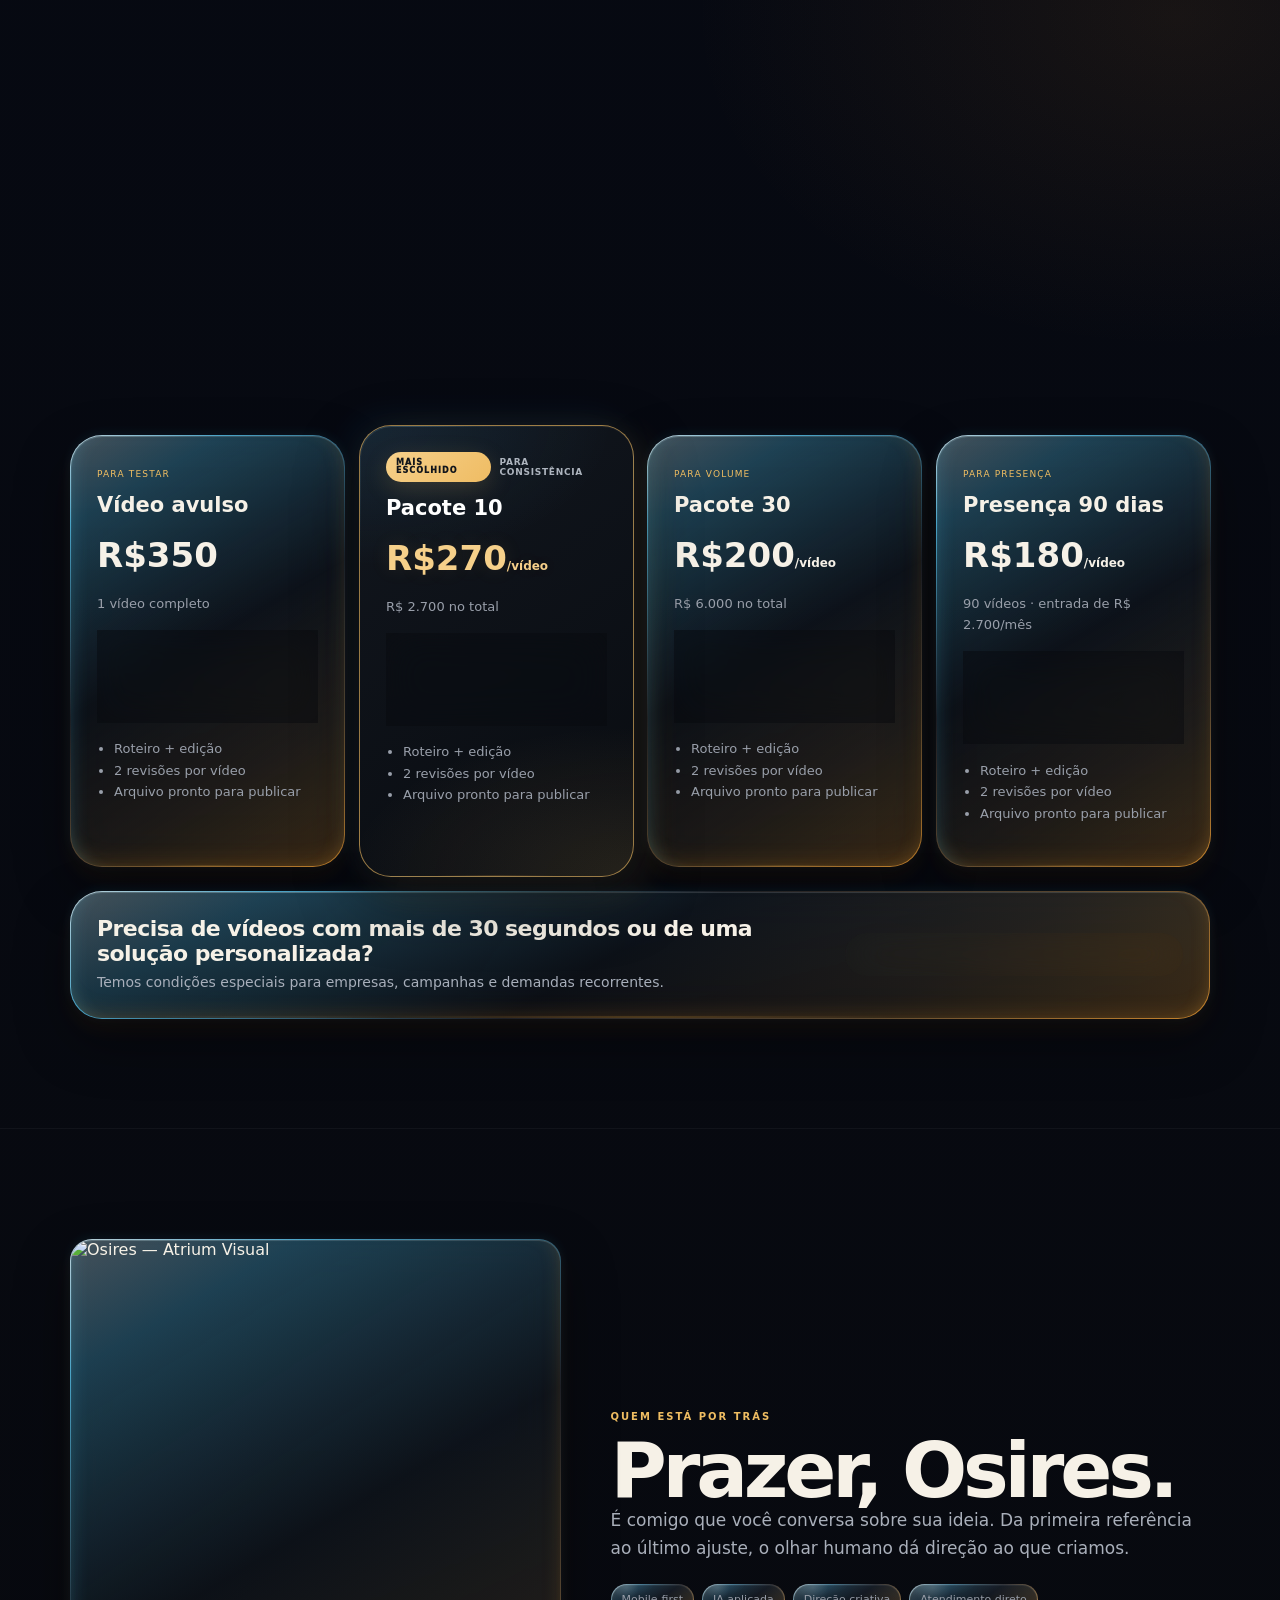
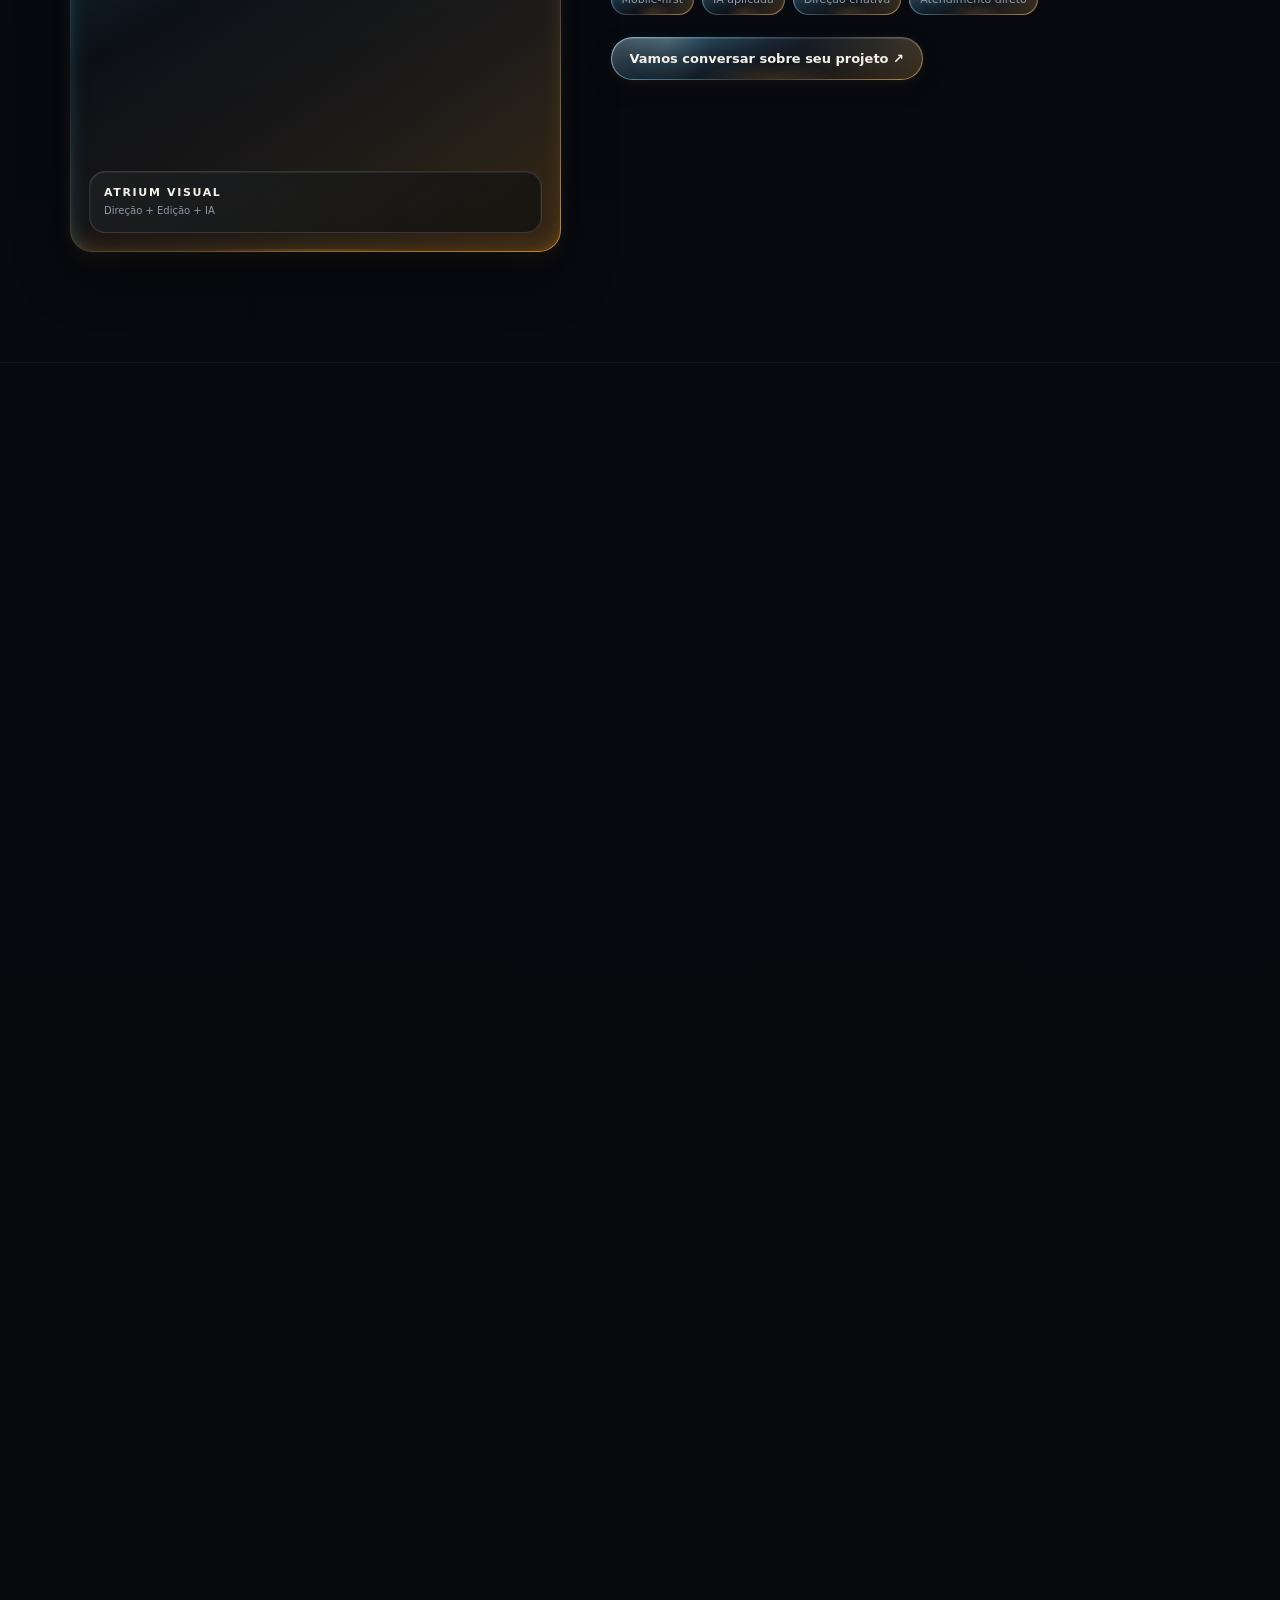
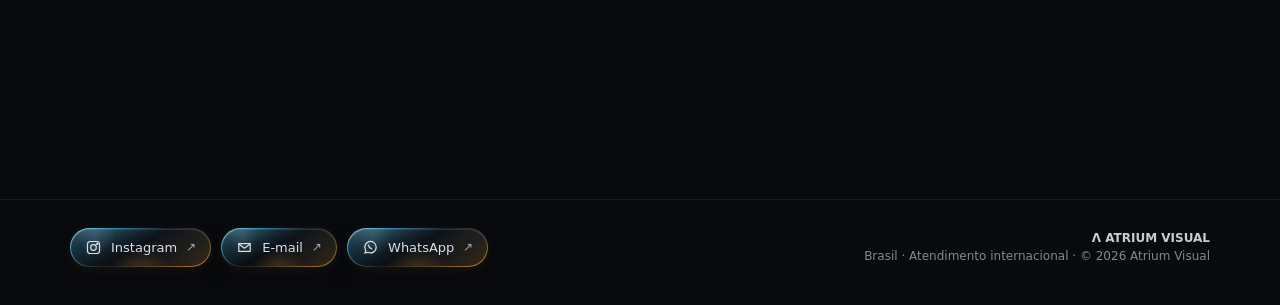
==== commit 5b23c11a: "Publish home and portfolio highlight loops" ====
--- a/index.html
+++ b/index.html
@@ -1209,9 +1209,30 @@
   .plan.featured .featured-label{flex-wrap:wrap}
 }
 
+
+/* HERO VIDEO LOOPS V13 */
+.hero-loop-card{background:#05070b!important;isolation:isolate}
+.hero-loop-video{position:absolute;inset:0;z-index:1;width:100%;height:100%;object-fit:cover;display:block;pointer-events:none;transform:translateZ(0)}
+.home-loop-video{object-position:center 44%}
+.highlights-loop-video{object-position:center center}
+.hero-loop-scrim{position:absolute;inset:0;z-index:2;pointer-events:none;background:linear-gradient(180deg,rgba(3,5,8,.10) 0%,rgba(3,5,8,0) 28%,rgba(3,5,8,.04) 68%,rgba(3,5,8,.24) 100%),linear-gradient(90deg,rgba(7,10,15,.08),transparent 23%,transparent 77%,rgba(7,10,15,.08))}
+.hero-loop-hud{z-index:4!important;pointer-events:none}
+.hero-loop-card .hudtop,.hero-loop-card .hudbottom{color:rgba(232,236,243,.58)!important;text-shadow:0 1px 9px rgba(0,0,0,.58)}
+.hero-loop-card .online:before{box-shadow:0 0 15px #6ca4ff,0 0 26px rgba(108,164,255,.42)}
+@media(max-width:760px){.home-loop-video{object-position:center 42%}}
+
 </style></head><body><div class="noise"></div><div class="cursor-light" id="cursorLight"></div>
 <header><div class="wrap nav"><a class="brand" href="#top"><span class="mark">Λ</span><span>ATRIUM<small>VISUAL</small></span></a><nav class="navlinks"><a href="#formatos">Formatos</a><a href="#servicos">Serviços</a><a href="#metodo">Método</a><a href="#planos">Planos</a><a href="/portfolio/">Portfólio</a></nav><div class="header-actions"><div class="langs"><a class="active" href="/">PT-BR</a><a class="" href="/en/">EN</a><a class="" href="/es/">ES</a></div><a class="btn" href="https://wa.me/5524974056237" target="_blank" rel="noopener">Começar projeto ↗</a></div></div></header>
-<main id="top"><section class="hero"><div class="wrap"><div class="hero-grid"><div class="reveal in"><div class="kicker">PRODUÇÃO AUDIOVISUAL + IA + DIREÇÃO HUMANA</div><h1>Você tem a<br>ideia.<br>Eu faço ela<br><span class="grad">ganhar vida.</span></h1><p>Produção audiovisual, edição e IA aplicadas a campanhas, conteúdo e filmes com direção criativa.</p><div class="hero-actions"><a class="btn primary" href="https://wa.me/5524974056237" target="_blank">Quero tirar minha ideia do papel ↗</a><a class="btn" href="/portfolio/">Ver o que eu produzo ↓</a></div><div class="home-capabilities"><div class="cap-track"><span>DIREÇÃO CRIATIVA</span><span>PRODUÇÃO COM IA</span><span>CAPTAÇÃO MOBILE</span><span>EDIÇÃO DE VÍDEO</span><span>MOTION DESIGN</span><span>SOUND DESIGN</span><span>CONTEÚDO PARA REDES</span><span>CAMPANHAS DIGITAIS</span><span>DIREÇÃO CRIATIVA</span><span>PRODUÇÃO COM IA</span><span>CAPTAÇÃO MOBILE</span><span>EDIÇÃO DE VÍDEO</span><span>MOTION DESIGN</span><span>SOUND DESIGN</span><span>CONTEÚDO PARA REDES</span><span>CAMPANHAS DIGITAIS</span></div></div></div><div class="hero-card glass refract reveal in" data-tilt><div class="hud"><div class="hudtop"><span>ATRIUM / VISUAL</span><span>2026</span></div><div class="hudcenter brand-motion"><div class="brand-symbol"><span class="brand-line"></span></div><div class="brand-idea"><strong>IDEIA<i>→</i>EXPERIÊNCIA</strong></div></div><div class="hudbottom"><span>DIRECTED BY OSIRES</span><span class="online">ONLINE</span></div></div></div></div><div class="stats stats-slim"><div class="stat reveal"><b>2 anos</b><span>IA aplicada</span></div><div class="stat reveal"><b>9:16</b><span>social-first</span></div><div class="stat reveal"><b>2 revisões</b><span>por vídeo</span></div><div class="stat reveal"><b>1 min</b><span>briefing expresso</span></div></div></div></section>
+<main id="top"><section class="hero"><div class="wrap"><div class="hero-grid"><div class="reveal in"><div class="kicker">PRODUÇÃO AUDIOVISUAL + IA + DIREÇÃO HUMANA</div><h1>Você tem a<br>ideia.<br>Eu faço ela<br><span class="grad">ganhar vida.</span></h1><p>Produção audiovisual, edição e IA aplicadas a campanhas, conteúdo e filmes com direção criativa.</p><div class="hero-actions"><a class="btn primary" href="https://wa.me/5524974056237" target="_blank">Quero tirar minha ideia do papel ↗</a><a class="btn" href="/portfolio/">Ver o que eu produzo ↓</a></div><div class="home-capabilities"><div class="cap-track"><span>DIREÇÃO CRIATIVA</span><span>PRODUÇÃO COM IA</span><span>CAPTAÇÃO MOBILE</span><span>EDIÇÃO DE VÍDEO</span><span>MOTION DESIGN</span><span>SOUND DESIGN</span><span>CONTEÚDO PARA REDES</span><span>CAMPANHAS DIGITAIS</span><span>DIREÇÃO CRIATIVA</span><span>PRODUÇÃO COM IA</span><span>CAPTAÇÃO MOBILE</span><span>EDIÇÃO DE VÍDEO</span><span>MOTION DESIGN</span><span>SOUND DESIGN</span><span>CONTEÚDO PARA REDES</span><span>CAMPANHAS DIGITAIS</span></div></div></div><div class="hero-card glass refract reveal in hero-loop-card" data-tilt>
+  <video class="hero-loop-video home-loop-video" autoplay muted loop playsinline preload="metadata" poster="/assets/loops/Atrium_Home_Poster.webp" aria-hidden="true" tabindex="-1">
+    <source src="/assets/loops/Atrium_Home_Loop.mp4" type="video/mp4">
+  </video>
+  <div class="hero-loop-scrim"></div>
+  <div class="hud hero-loop-hud">
+    <div class="hudtop"><span>ATRIUM / VISUAL</span><span>2026</span></div>
+    <div class="hudbottom"><span>DIRECTED BY OSIRES</span><span class="online">ONLINE</span></div>
+  </div>
+</div></div><div class="stats stats-slim"><div class="stat reveal"><b>2 anos</b><span>IA aplicada</span></div><div class="stat reveal"><b>9:16</b><span>social-first</span></div><div class="stat reveal"><b>2 revisões</b><span>por vídeo</span></div><div class="stat reveal"><b>1 min</b><span>briefing expresso</span></div></div></div></section>
 <section class="section" id="formatos"><div class="wrap"><div class="head reveal"><div><div class="label">Formatos</div><h2>Uma ideia pode ganhar diferentes formas.</h2></div><p>A linguagem se adapta ao objetivo, ao público e à sensação que sua marca precisa deixar.</p></div><div class="home-catalog-shell"><button class="home-catalog-arrow prev" type="button" aria-label="Anterior">‹</button><div class="formats home-catalog"><article class="format glass refract reveal" data-tilt><img src="https://atrium-visual.cmdiscipulos2023.chatgpt.site/ugc-scene.png" alt="UGC & VSL"><div class="format-copy"><span class="num">01</span><h3>UGC & VSL</h3><p>Roteiro, direção, avatar, voz e edição com ritmo pensado para atenção e conversão.</p><span class="more">Performance com narrativa ↗</span></div></article><article class="format glass refract reveal" data-tilt><div class="ai-photo-wrap"><img class="ai-card-photo" src="/assets/atrium-campanhas-ia.webp" alt="Campanhas com IA — humano e tecnologia"></div><div class="format-copy"><span class="num">02</span><h3>Campanhas com IA</h3><p>Conceito, direção e produção para transformar ideias complexas em filmes visualmente fortes.</p><span class="more">Direção + tecnologia ↗</span></div></article><article class="format glass refract reveal" data-tilt><img src="https://atrium-visual.cmdiscipulos2023.chatgpt.site/podcast-scene.png" alt="Podcast & conteúdo"><div class="format-copy"><span class="num">03</span><h3>Podcast & conteúdo</h3><p>Cortes, narrativa, identidade visual e ritmo para transformar conversa em conteúdo.</p><span class="more">Conversas que conectam ↗</span></div></article><article class="format glass refract reveal" data-tilt><img src="https://atrium-visual.cmdiscipulos2023.chatgpt.site/wedding-scene.png" alt="Casamentos & histórias"><div class="format-copy"><span class="num">04</span><h3>Casamentos & histórias</h3><p>Filmes autorais para preservar memória, emoção e atmosfera com linguagem cinematográfica.</p><span class="more">Histórias que ficam ↗</span></div></article></div><button class="home-catalog-arrow next" type="button" aria-label="Próximo">›</button></div></div></section>
 <section class="section" id="servicos"><div class="wrap"><div class="head reveal"><div><div class="label">Serviços</div><h2>Estratégia, criação e acabamento no mesmo fluxo.</h2></div><p>A tecnologia acelera. A direção organiza a ideia, define a linguagem e conduz a execução.</p></div><div class="services services-core"><div class="service glass refract reveal" data-tilt><b>01 ✦</b><h3>Filmes & campanhas com IA</h3><p>Produção audiovisual com IA generativa guiada por conceito e direção criativa humana.</p><a href="https://wa.me/5524974056237" target="_blank">Explorar ↗</a></div><div class="service glass refract reveal" data-tilt><b>02 ✦</b><h3>VSL & performance</h3><p>Roteiro, ritmo, voz, avatar e edição pensados para transformar atenção em ação.</p><a href="https://wa.me/5524974056237" target="_blank">Conversão com narrativa ↗</a></div><div class="service glass refract reveal" data-tilt><b>03 ✦</b><h3>Conteúdo para redes</h3><p>Reels, TikTok e Shorts com clareza de mensagem, retenção e identidade.</p><a href="https://wa.me/5524974056237" target="_blank">Social com direção ↗</a></div><div class="service glass refract reveal" data-tilt><b>04 ✦</b><h3>Edição & identidade visual</h3><p>Montagem, motion, cor, tipografia e acabamento para dar consistência à presença da marca.</p><a href="https://wa.me/5524974056237" target="_blank">Acabamento de marca ↗</a></div></div><div class="special-note reveal">Também atendemos projetos autorais e especiais, incluindo podcasts, casamentos, documentários e produções eclesiásticas.</div></div></section>
 <section class="statement"><div class="wrap reveal"><div class="label">ATRIUM VISUAL</div><h2>Tecnologia acelera. Intenção diferencia.</h2><p>Uma imagem só tem valor quando carrega intenção. Por isso, a IA entra como ferramenta. A estratégia, a sensibilidade e as decisões criativas continuam humanas.</p><a class="btn" href="https://wa.me/5524974056237" target="_blank">Criar algo com propósito ↗</a></div></section>
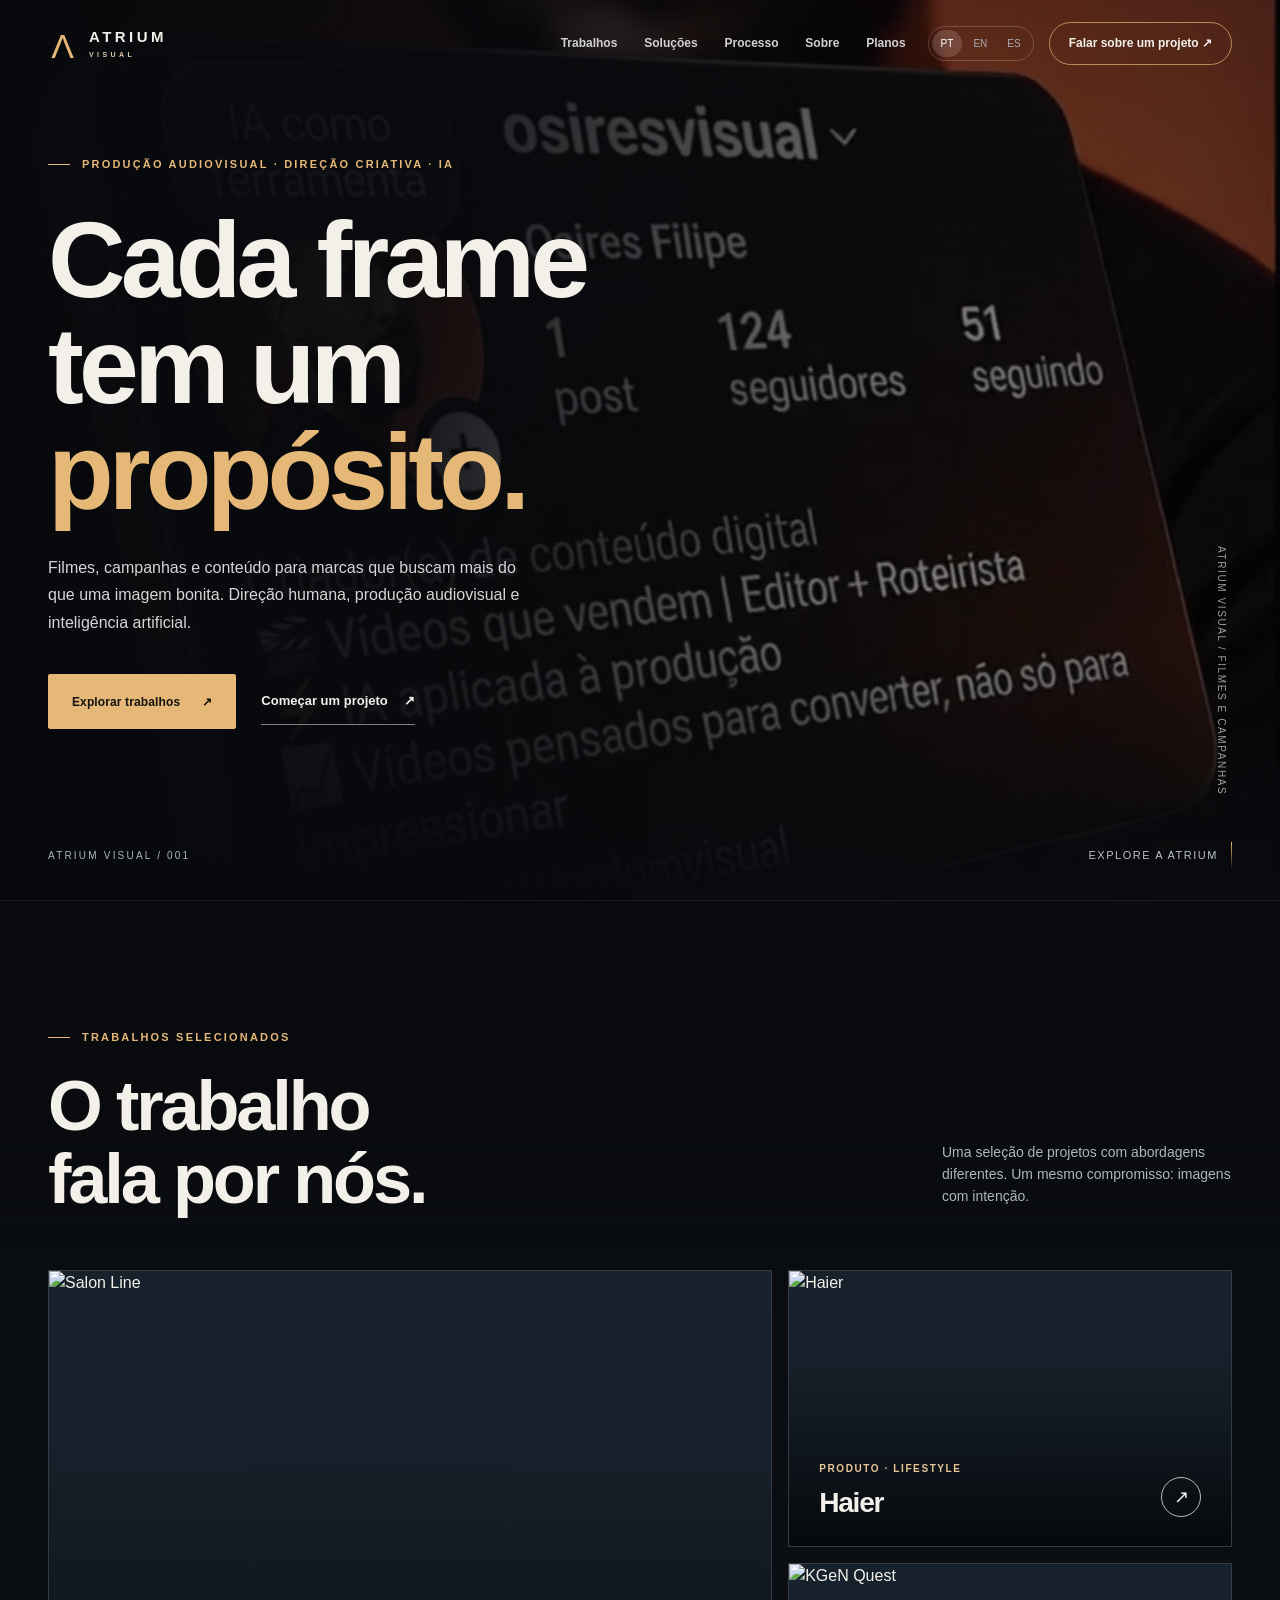
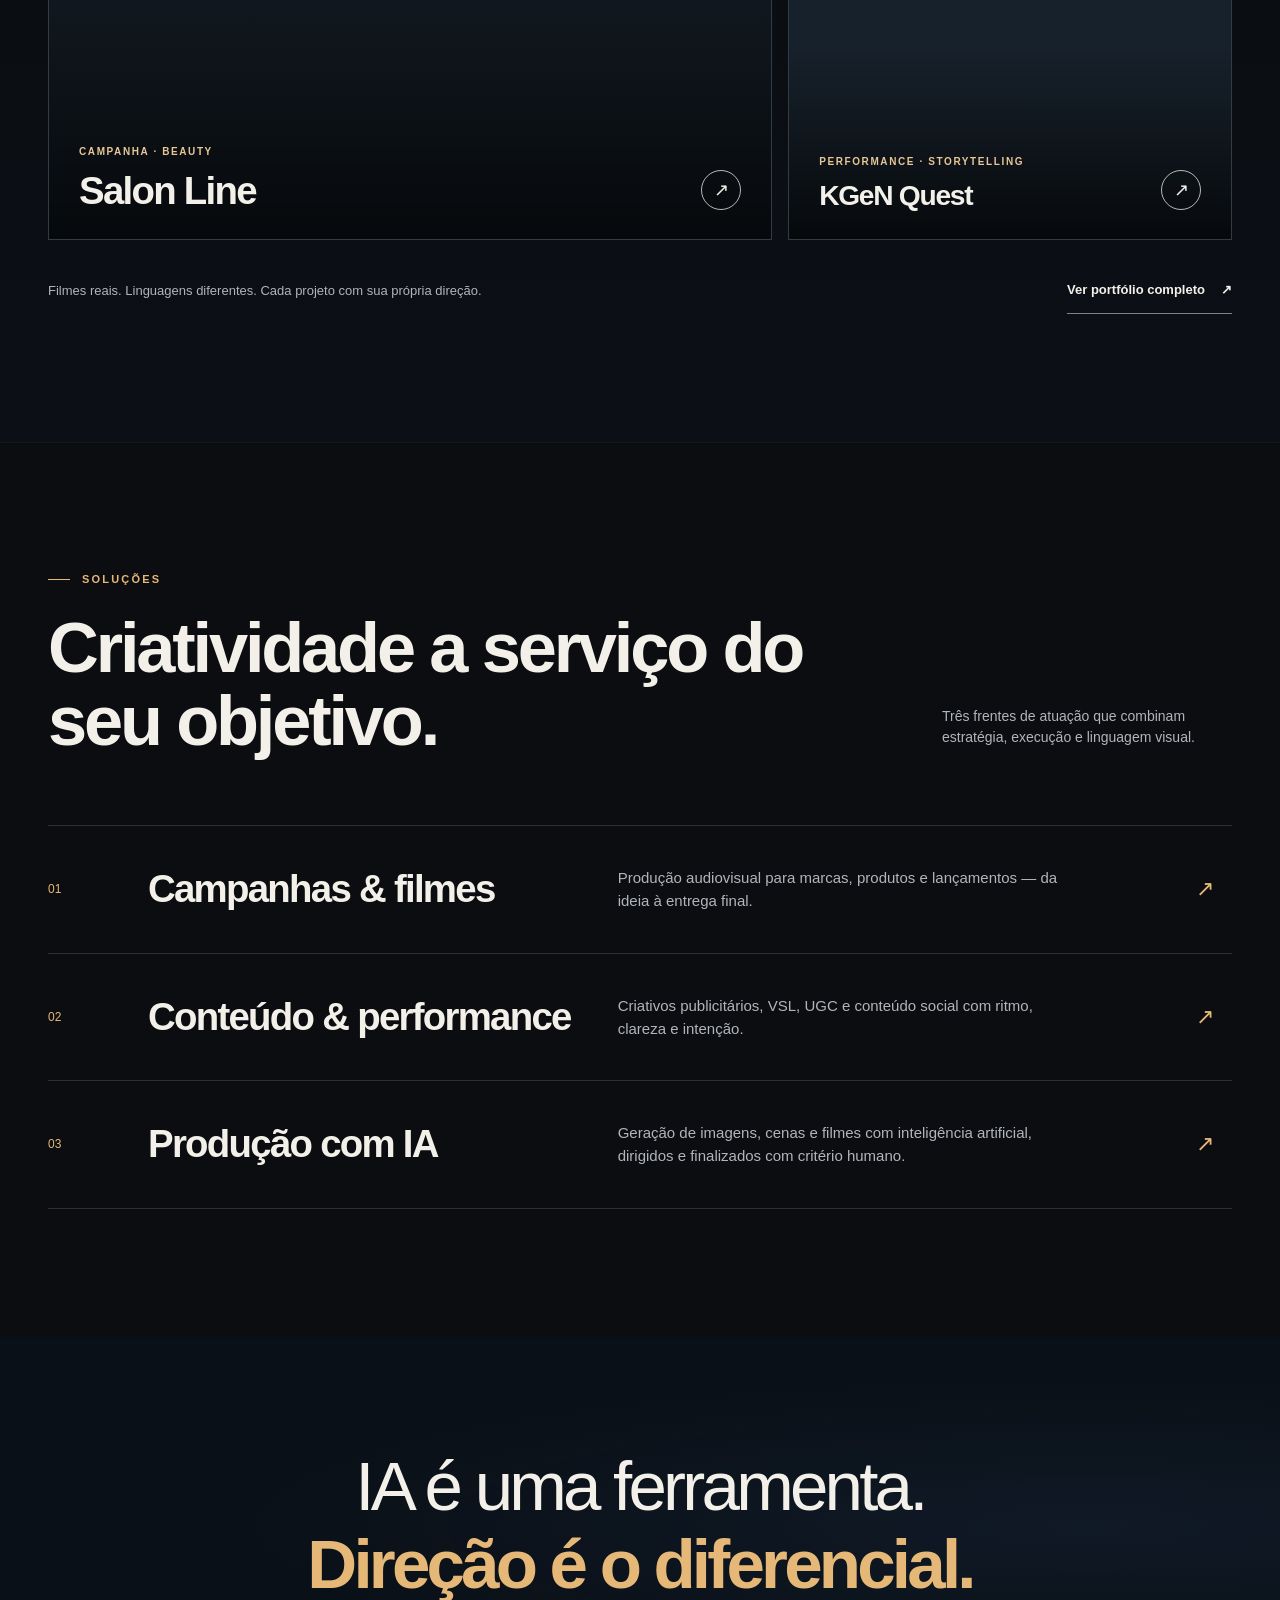
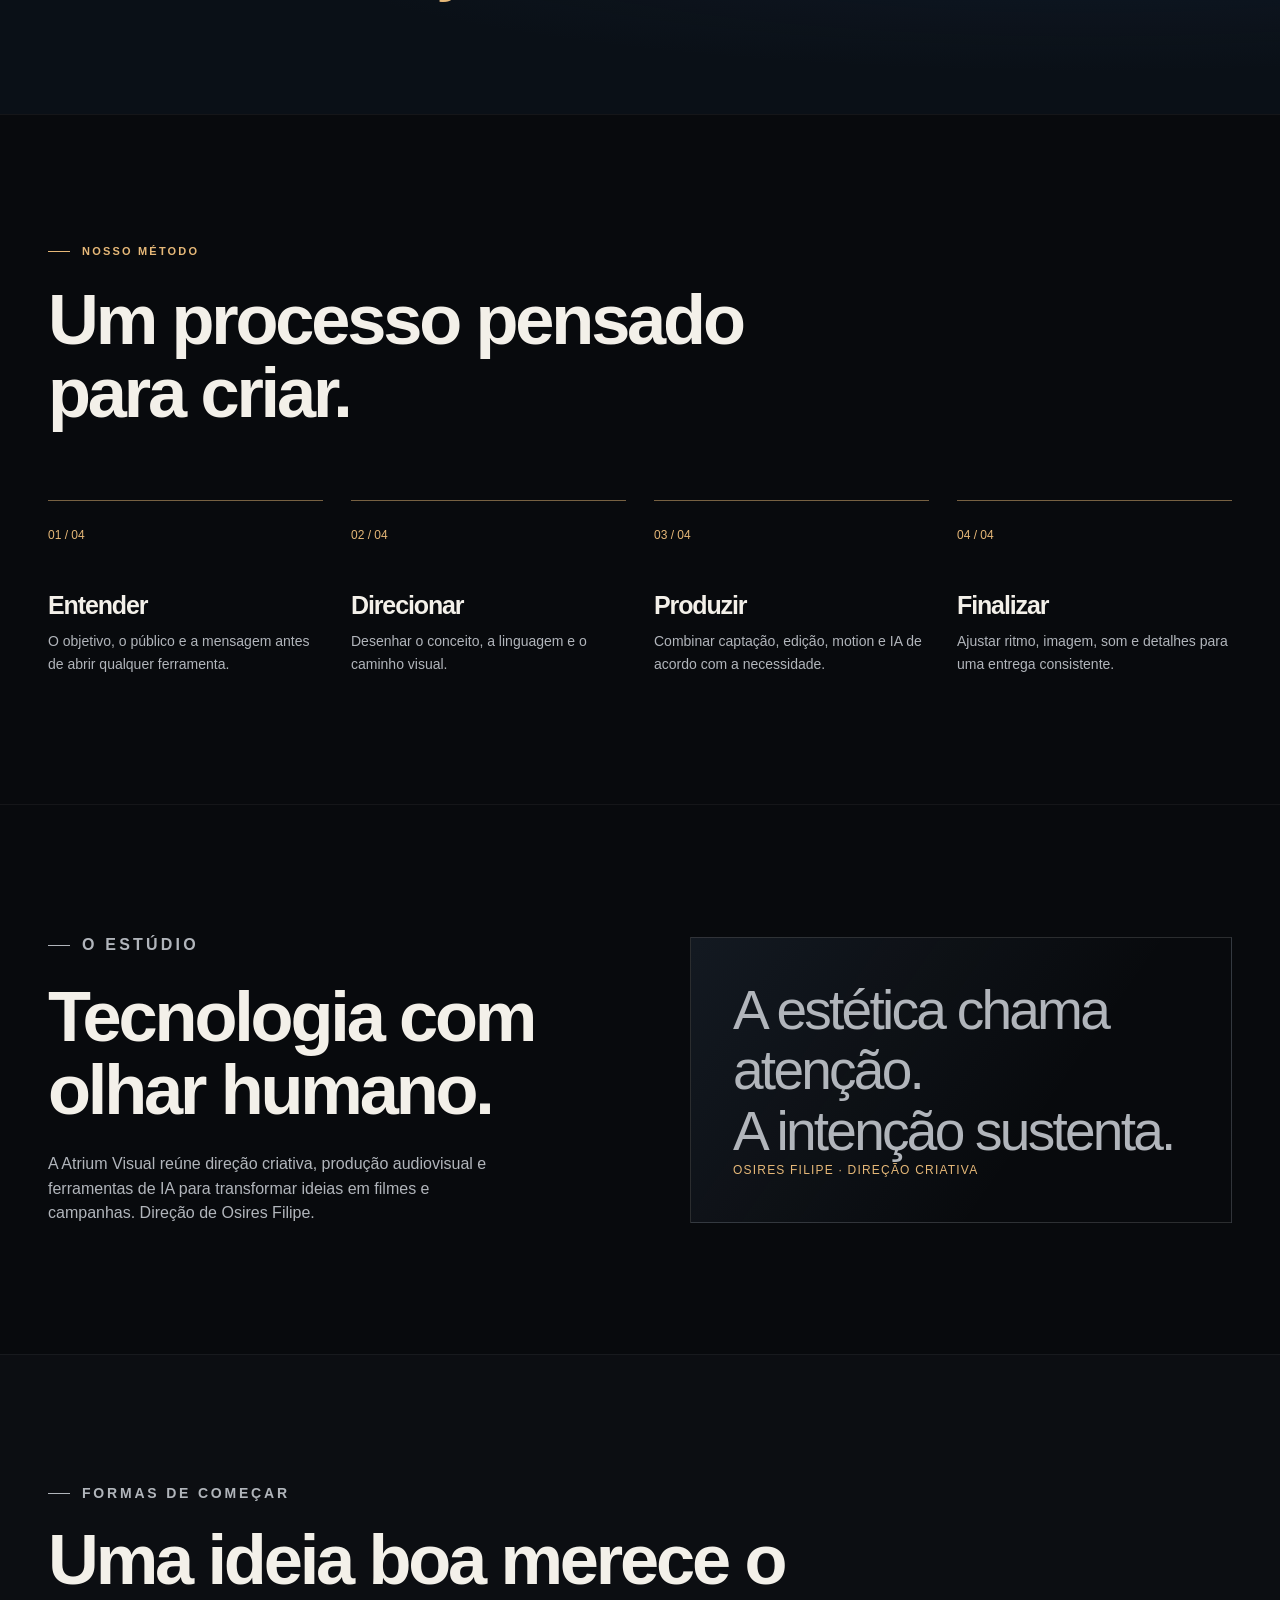
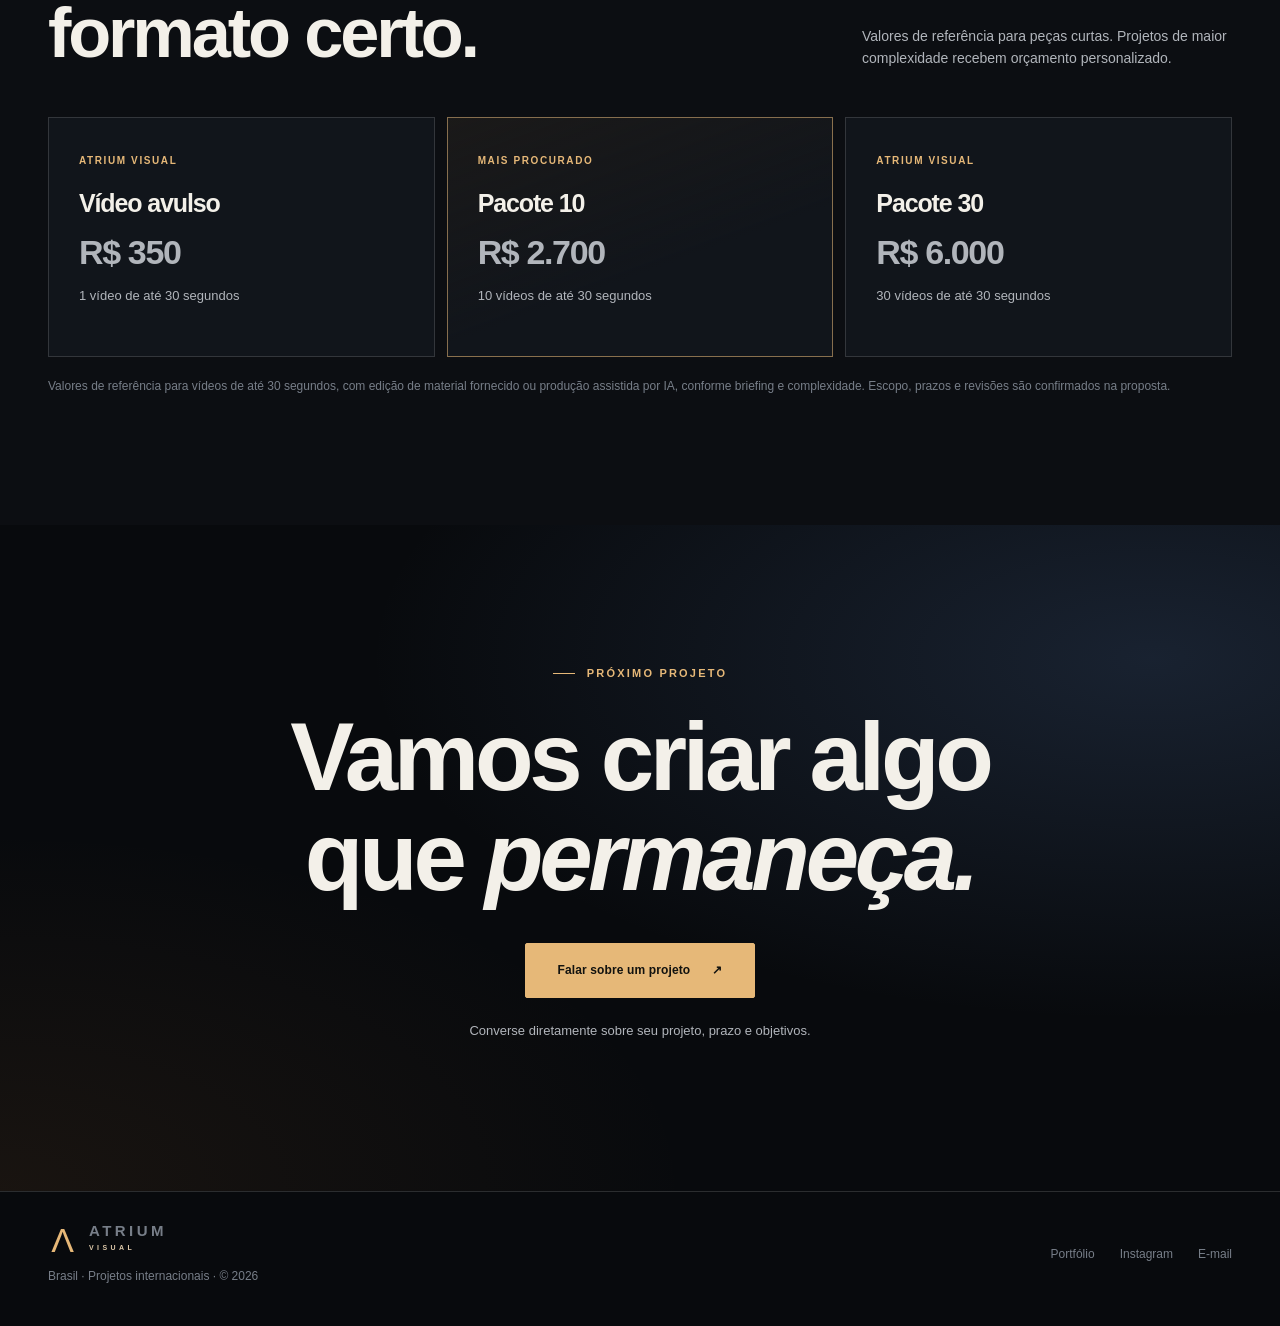
==== commit 921e28e1: "Redesign PT homepage as cinematic editorial experience" ====
--- a/index.html
+++ b/index.html
@@ -1,1279 +1,80 @@
-<!doctype html><html lang="pt-BR"><head><meta charset="utf-8"><meta name="viewport" content="width=device-width,initial-scale=1,viewport-fit=cover"><title>Atrium Visual — Edição, IA & Direção Criativa</title><meta name="description" content="Edição, IA e direção criativa para UGC, VSL, Reels, casamentos, conteúdo de marca e campanhas.">
-<style>
-:root{--bg:#050608;--text:#f6f1e7;--muted:#a9afbb;--line:rgba(255,255,255,.11);--gold:#efbd62;--orange:#ff8a24;--blue:#78aaff;--max:1140px}
-*{box-sizing:border-box}html{scroll-behavior:smooth}body{margin:0;background:
-radial-gradient(980px 650px at 76% 16%,rgba(45,91,194,.17),transparent 62%),
-radial-gradient(760px 540px at 98% 58%,rgba(183,108,33,.10),transparent 65%),
-linear-gradient(180deg,#050608 0%,#060912 56%,#090a0d 100%);color:var(--text);font-family:Inter,ui-sans-serif,system-ui,-apple-system,BlinkMacSystemFont,"Segoe UI",sans-serif;overflow-x:hidden}
-a{color:inherit;text-decoration:none}img{max-width:100%;display:block}.wrap{width:min(var(--max),calc(100% - 40px));margin:auto}.noise{position:fixed;inset:0;z-index:0;pointer-events:none;opacity:.021;background-image:url("data:image/svg+xml,%3Csvg viewBox='0 0 160 160' xmlns='http://www.w3.org/2000/svg'%3E%3Cfilter id='n'%3E%3CfeTurbulence type='fractalNoise' baseFrequency='.9' numOctaves='3' stitchTiles='stitch'/%3E%3C/filter%3E%3Crect width='100%25' height='100%25' filter='url(%23n)' opacity='.75'/%3E%3C/svg%3E")}.cursor-light{position:fixed;width:430px;height:430px;border-radius:50%;background:radial-gradient(circle,rgba(82,139,255,.12),transparent 66%);pointer-events:none;z-index:0;transform:translate(-50%,-50%);left:70%;top:20%;will-change:left,top}
-header,main,footer{position:relative;z-index:2}header{position:sticky;top:0;z-index:80;background:rgba(5,6,8,.76);backdrop-filter:blur(22px) saturate(130%);-webkit-backdrop-filter:blur(22px) saturate(130%);border-top:1px solid rgba(120,170,255,.28);border-bottom:1px solid rgba(255,255,255,.055)}.nav{height:70px;display:flex;align-items:center;justify-content:space-between;gap:20px}.brand{display:flex;align-items:center;gap:10px;font-size:14px;font-weight:900;letter-spacing:.16em}.mark{font-size:29px;color:var(--gold);font-weight:400}.brand small{display:block;font-size:7px;letter-spacing:.47em;color:#c99d53}.navlinks{display:flex;gap:31px;color:#c4c7ce;font-size:13px}.navlinks a{transition:.25s}.navlinks a:hover{color:#fff;transform:translateY(-2px)}.header-actions{display:flex;align-items:center;gap:10px}.langs{display:flex;padding:3px;border-radius:11px;border:1px solid rgba(255,255,255,.09);background:rgba(255,255,255,.025)}.langs a{font-size:9px;padding:7px 8px;border-radius:8px;color:#7e8591}.langs a.active{color:#fff;background:rgba(255,255,255,.08)}.btn{display:inline-flex;align-items:center;justify-content:center;gap:9px;padding:13px 18px;border-radius:14px;border:1px solid rgba(255,255,255,.12);background:linear-gradient(145deg,rgba(255,255,255,.075),rgba(255,255,255,.018));backdrop-filter:blur(14px);-webkit-backdrop-filter:blur(14px);font-size:13px;font-weight:800;transition:.3s cubic-bezier(.2,.8,.2,1)}.btn:hover{transform:translateY(-2px);border-color:rgba(120,170,255,.38);box-shadow:0 20px 45px rgba(0,0,0,.23)}.btn.primary{background:#f5f0e7;color:#090b0f;border-color:#f5f0e7}
-.hero{min-height:690px;padding:54px 0 20px;display:grid;align-items:center}.hero-grid{display:grid;grid-template-columns:1.07fr .93fr;gap:62px;align-items:center}.kicker{display:flex;align-items:center;gap:10px;color:#c1c5ce;font-size:10px;font-weight:900;letter-spacing:.18em;text-transform:uppercase}.kicker:before{content:"";width:7px;height:7px;background:var(--orange);border-radius:50%;box-shadow:0 0 18px rgba(255,138,36,.55)}h1,h2,h3,p{margin-top:0}.hero h1{font-size:clamp(61px,7.4vw,99px);line-height:.82;letter-spacing:-.067em;margin:31px 0 26px}.grad{background:linear-gradient(96deg,#f6f1e7 0%,#78aaff 52%,#efbd62 100%);-webkit-background-clip:text;background-clip:text;color:transparent}.hero p{max-width:640px;color:#b7bbc4;font-size:18px;line-height:1.56}.hero-actions{display:flex;flex-wrap:wrap;gap:12px;margin-top:27px}.clients{display:flex;flex-wrap:wrap;gap:9px;margin-top:22px}.pill{border:1px solid rgba(255,255,255,.1);border-radius:999px;background:rgba(255,255,255,.018);padding:8px 12px;color:#878e9a;font-size:10px;letter-spacing:.11em;text-transform:uppercase}
-.glass{border:1px solid rgba(255,255,255,.115);background:linear-gradient(145deg,rgba(255,255,255,.082),rgba(255,255,255,.017));backdrop-filter:blur(22px) saturate(125%);-webkit-backdrop-filter:blur(22px) saturate(125%);box-shadow:inset 0 1px 0 rgba(255,255,255,.065),0 30px 75px rgba(0,0,0,.24)}
-.refract{position:relative;overflow:hidden;transform-style:preserve-3d;will-change:transform}.refract:before{content:"";position:absolute;z-index:8;pointer-events:none;inset:-60%;background:linear-gradient(108deg,transparent 44%,rgba(255,255,255,.13) 49.5%,rgba(110,168,255,.08) 51%,transparent 56%);transform:translate3d(calc(var(--mx,0)*1px),calc(var(--my,0)*1px),0) rotate(18deg);opacity:.34;transition:opacity .3s}.refract:hover:before{opacity:.75}
-.hero-card{height:505px;border-radius:39px;background:radial-gradient(350px 300px at 77% 42%,rgba(53,101,218,.28),transparent 65%),radial-gradient(290px 300px at 13% 85%,rgba(190,116,37,.16),transparent 64%),linear-gradient(145deg,rgba(255,255,255,.07),rgba(255,255,255,.012));}.hud{position:absolute;inset:27px;z-index:3;display:flex;flex-direction:column;justify-content:space-between}.hudtop,.hudbottom{display:flex;justify-content:space-between;color:#777f8d;font-size:8px;letter-spacing:.28em}.hudcenter{text-align:center}.hudcenter small{font-size:8px;letter-spacing:.4em;color:#929aa7}.hudcenter strong{display:block;font-size:59px;line-height:.9;letter-spacing:-.055em;margin:19px 0}.hudcenter i{font-style:normal;color:var(--gold);font-size:43px}.online:before{content:"";display:inline-block;width:7px;height:7px;background:#6da4ff;border-radius:50%;margin-right:8px;box-shadow:0 0 15px #6da4ff}
-.stats{display:grid;grid-template-columns:repeat(4,1fr);gap:12px;margin-top:21px}.stat{border-radius:17px;padding:17px;transition:border-color .3s,box-shadow .3s}.stat:hover{border-color:rgba(120,170,255,.32);box-shadow:inset 0 1px 0 rgba(255,255,255,.075),0 28px 58px rgba(0,0,0,.25)}.stat b{display:block;font-size:20px}.stat span{font-size:10px;color:#848b97}
-.section{padding:110px 0;border-top:1px solid rgba(255,255,255,.045)}.head{display:grid;grid-template-columns:.82fr 1.18fr;gap:44px;align-items:end;margin-bottom:46px}.label{color:var(--gold);font-size:10px;letter-spacing:.2em;text-transform:uppercase;font-weight:900}.head h2,.statement h2,.about h2,.brief h2,.cta h2{font-size:clamp(46px,6vw,78px);line-height:.93;letter-spacing:-.055em;margin:13px 0 0}.head p{font-size:17px;line-height:1.66;color:#a8aeba;margin:0}.formats{display:grid;grid-template-columns:repeat(4,1fr);gap:14px}.format,.service,.plan,.step,.brief-box,.cta-box,.portrait{border-radius:22px;transition:border-color .35s,box-shadow .35s,background .35s}.format:hover,.service:hover,.plan:hover{border-color:rgba(120,170,255,.31);box-shadow:inset 0 1px 0 rgba(255,255,255,.08),0 38px 78px rgba(0,0,0,.28)}.format{overflow:hidden}.format img,.ai-box{width:100%;height:210px;object-fit:cover}.ai-box{display:grid;place-items:center;font-size:58px;font-weight:900;color:#c7d9ff;background:radial-gradient(circle at 70% 30%,rgba(57,99,204,.42),transparent 43%),linear-gradient(145deg,#141821,#0a0c0f)}.format-copy{padding:21px}.format-copy .num{font-size:10px;color:var(--gold);letter-spacing:.17em}.format h3{font-size:21px;margin:10px 0}.format p{font-size:14px;line-height:1.55;color:#989eaa}.more{font-size:12px;color:#d7c37a}.services{display:grid;grid-template-columns:repeat(3,1fr);gap:14px}.service{padding:27px}.service b{display:block;color:var(--gold);font-size:12px;margin-bottom:28px}.service h3{font-size:21px;margin-bottom:10px}.service p{font-size:14px;line-height:1.6;color:#9ca2ae}.service a{font-size:12px;color:#d8c47b}.statement{padding:115px 0;text-align:center;background:radial-gradient(560px 380px at 50% 50%,rgba(64,105,203,.12),transparent 71%)}.statement p{max-width:720px;margin:24px auto 28px;font-size:17px;line-height:1.68;color:#a9afba}.method{display:grid;grid-template-columns:repeat(4,1fr);border-radius:22px;overflow:hidden;border:1px solid rgba(255,255,255,.16);background:linear-gradient(145deg,rgba(255,255,255,.085),rgba(255,255,255,.025));gap:1px;box-shadow:inset 0 1px 0 rgba(255,255,255,.07),0 28px 72px rgba(0,0,0,.24)}.step{border-radius:0;padding:30px 28px;min-height:235px;position:relative;background:linear-gradient(155deg,rgba(255,255,255,.105),rgba(255,255,255,.025));backdrop-filter:blur(22px) saturate(125%);-webkit-backdrop-filter:blur(22px) saturate(125%);transition:background .35s,border-color .35s,box-shadow .35s}.step:after{content:"";position:absolute;inset:0;pointer-events:none;background:radial-gradient(260px 150px at 22% 0%,rgba(119,169,255,.12),transparent 68%),linear-gradient(120deg,rgba(255,255,255,.05),transparent 38%);opacity:.9}.step:hover{background:linear-gradient(155deg,rgba(255,255,255,.15),rgba(255,255,255,.035));box-shadow:inset 0 1px 0 rgba(255,255,255,.09),0 24px 50px rgba(0,0,0,.22)}.step>*{position:relative;z-index:2}.step strong{font-size:50px;color:rgba(120,170,255,.34);text-shadow:0 0 26px rgba(80,135,255,.14);letter-spacing:-.04em}.step h3{font-size:21px;margin:34px 0 10px;color:#f1eee7}.step p{font-size:14px;color:#b7bdc8;line-height:1.5}.step em{display:block;margin-top:24px;color:#8f98a6;font-size:10px;letter-spacing:.17em;text-transform:uppercase;font-style:normal}.plans{display:grid;grid-template-columns:repeat(4,1fr);gap:14px}.plan{padding:26px;min-height:355px}.plan.featured{border-color:rgba(239,189,98,.34);background:linear-gradient(160deg,rgba(239,189,98,.11),rgba(255,255,255,.019))}.plan small{color:var(--gold);font-size:9px;letter-spacing:.13em;text-transform:uppercase}.plan h3{font-size:21px;margin:12px 0}.price{font-size:34px;font-weight:900;margin:18px 0}.plan p,.plan li{font-size:13px;line-height:1.65;color:#999faa}.plan ul{padding-left:17px}.scope-note{margin:16px 0 14px;padding:12px 13px;border-radius:12px;border:1px solid rgba(120,170,255,.16);background:linear-gradient(145deg,rgba(120,170,255,.08),rgba(255,255,255,.018));color:#b8c0ce!important;font-size:11px!important;line-height:1.5!important}.enterprise-offer{margin-top:24px;padding:24px 26px;border-radius:20px;display:flex;align-items:center;justify-content:space-between;gap:22px}.enterprise-offer h3{font-size:22px;letter-spacing:-.025em;margin:0 0 6px}.enterprise-offer p{margin:0;color:#a8afbb;font-size:14px;line-height:1.55}.enterprise-offer .btn{flex:0 0 auto}.about{display:grid;grid-template-columns:.9fr 1.1fr;gap:50px;align-items:center}.portrait{overflow:hidden;position:relative}.portrait img{width:100%;aspect-ratio:4/5;object-fit:cover}.badge{position:absolute;left:18px;right:18px;bottom:18px;border:1px solid rgba(255,255,255,.11);background:rgba(8,9,12,.64);backdrop-filter:blur(16px);-webkit-backdrop-filter:blur(16px);padding:14px;border-radius:16px}.badge b{display:block;font-size:11px;letter-spacing:.15em}.badge span{font-size:10px;color:#9298a3}.about p,.brief p,.cta p{font-size:17px;line-height:1.65;color:#a9afba}.chips{display:flex;flex-wrap:wrap;gap:8px;margin:22px 0}.chip{border:1px solid rgba(255,255,255,.1);border-radius:999px;padding:8px 10px;color:#959ba6;font-size:11px}.brief-box{padding:42px}.brief-grid{display:grid;grid-template-columns:1fr 1fr;gap:36px}.form{display:grid;gap:12px}.field{width:100%;border:1px solid rgba(255,255,255,.1);background:rgba(5,7,10,.62);color:#e9e5dc;border-radius:12px;padding:14px;font:inherit}.form small{font-size:11px;color:#747b87}.contactline{margin-top:24px;color:#b8bcc5}.cta{padding:105px 0}.cta-box{padding:55px;border-radius:30px;background:radial-gradient(460px 300px at 84% 16%,rgba(51,94,190,.17),transparent 70%),linear-gradient(145deg,rgba(255,255,255,.075),rgba(255,255,255,.017))}.cta-row{display:grid;grid-template-columns:1.3fr .7fr;gap:35px;align-items:end}.qr{width:220px;aspect-ratio:1;border-radius:22px;background:#f5f0e6;padding:18px;margin-left:auto;box-shadow:0 24px 55px rgba(0,0,0,.3);transition:.35s}.qr:hover{transform:translateY(-6px) scale(1.02) rotate(1deg)}footer{border-top:1px solid rgba(255,255,255,.055);padding:28px 0 42px;color:#747c88}.footer{display:flex;justify-content:space-between;gap:20px;flex-wrap:wrap}.footer strong{color:#eee}.footer a{margin-right:16px}.reveal{opacity:0;transform:translateY(38px);transition:.82s cubic-bezier(.2,.8,.2,1)}.reveal.in{opacity:1;transform:none}
-@media(max-width:900px){.navlinks{display:none}.hero-grid,.head,.about,.brief-grid,.cta-row{grid-template-columns:1fr}.hero{min-height:auto}.hero-card{height:430px}.formats,.plans{grid-template-columns:repeat(2,1fr)}.services{grid-template-columns:1fr 1fr}.method{grid-template-columns:1fr 1fr}.qr{margin:0}.cursor-light{display:none}}
-@media(max-width:640px){.wrap{width:min(var(--max),calc(100% - 24px))}.nav{height:68px}.brand{font-size:12px}.mark{font-size:25px}.header-actions{gap:6px}.langs a{font-size:8px;padding:6px}.btn{padding:11px 13px;font-size:12px}.hero{padding-top:48px}.hero h1{font-size:56px}.hero-card{height:350px;border-radius:28px}.hudcenter strong{font-size:40px}.stats,.formats,.services,.method,.plans{grid-template-columns:1fr}.section{padding:76px 0}.head h2,.statement h2,.about h2,.brief h2,.cta h2{font-size:48px}.brief-box,.cta-box{padding:28px 22px}.enterprise-offer{align-items:flex-start;flex-direction:column;padding:20px}.enterprise-offer .btn{width:100%}.langs{display:flex}}
-@media(prefers-reduced-motion:reduce){*{animation:none!important;transition:none!important;scroll-behavior:auto!important}.reveal{opacity:1;transform:none}}
-
-/* PREMIUM GLASS REFERENCE V1 — smoked black glass with warm/cool rim refraction */
-:root{
-  --glass-smoke:rgba(8,10,14,.64);
-  --glass-smoke-2:rgba(13,16,22,.48);
-  --glass-rim-gold:rgba(244,190,103,.92);
-  --glass-rim-warm:rgba(255,224,176,.66);
-  --glass-rim-cool:rgba(225,237,255,.86);
-  --glass-rim-blue:rgba(132,181,255,.48);
-  --glass-rim-dim:rgba(255,255,255,.08);
-}
-body{
-  background:
-    radial-gradient(900px 620px at 10% 78%,rgba(224,144,58,.055),transparent 58%),
-    radial-gradient(980px 680px at 86% 18%,rgba(91,143,255,.075),transparent 60%),
-    linear-gradient(180deg,#020304 0%,#05070b 52%,#030405 100%)!important;
-}
-header{
-  background:linear-gradient(180deg,rgba(7,9,13,.78),rgba(4,5,8,.66))!important;
-  border-bottom-color:rgba(255,255,255,.075)!important;
-}
-.glass,
-.work-card,
-.stat,
-.format,
-.service,
-.plan,
-.brief-box,
-.cta-box,
-.portrait,
-.enterprise-offer,
-.player-shell{
-  position:relative;
-  border-color:rgba(255,255,255,.11)!important;
-  background:
-    radial-gradient(120% 150% at 0% 0%,rgba(242,181,93,.075),transparent 35%),
-    radial-gradient(110% 150% at 100% 0%,rgba(222,235,255,.055),transparent 34%),
-    linear-gradient(145deg,rgba(255,255,255,.065),rgba(255,255,255,.012) 42%,rgba(255,255,255,.025)),
-    var(--glass-smoke)!important;
-  backdrop-filter:blur(26px) saturate(128%)!important;
-  -webkit-backdrop-filter:blur(26px) saturate(128%)!important;
-  box-shadow:
-    inset 1px 0 0 rgba(244,190,103,.09),
-    inset -1px 0 0 rgba(225,237,255,.085),
-    inset 0 1px 0 rgba(255,255,255,.08),
-    inset 0 -1px 0 rgba(255,255,255,.025),
-    inset 12px 0 32px -28px rgba(244,190,103,.72),
-    inset -12px 0 32px -28px rgba(223,237,255,.62),
-    0 26px 72px rgba(0,0,0,.38)!important;
-}
-.glass::after,
-.work-card::after,
-.stat::after,
-.format::after,
-.service::after,
-.plan::after,
-.brief-box::after,
-.cta-box::after,
-.portrait::after,
-.enterprise-offer::after,
-.player-shell::after{
-  content:"";
-  position:absolute;
-  inset:0;
-  z-index:12;
-  border-radius:inherit;
-  padding:1.25px;
-  pointer-events:none;
-  background:
-    conic-gradient(
-      from 218deg,
-      var(--glass-rim-gold) 0deg,
-      var(--glass-rim-warm) 34deg,
-      rgba(255,255,255,.28) 76deg,
-      var(--glass-rim-dim) 132deg,
-      rgba(255,255,255,.06) 192deg,
-      var(--glass-rim-blue) 246deg,
-      var(--glass-rim-cool) 302deg,
-      var(--glass-rim-gold) 360deg
-    );
-  -webkit-mask:linear-gradient(#000 0 0) content-box,linear-gradient(#000 0 0);
-  -webkit-mask-composite:xor;
-  mask-composite:exclude;
-  opacity:.78;
-}
-.glass::before,
-.work-card::before,
-.refract::before{
-  filter:blur(.15px);
-}
-.hero-card,
-.work-card,
-.format,
-.service,
-.plan,
-.stat,
-.brief-box,
-.cta-box,
-.enterprise-offer,
-.player-shell{
-  transition:
-    transform .38s cubic-bezier(.2,.8,.2,1),
-    box-shadow .38s cubic-bezier(.2,.8,.2,1),
-    border-color .3s ease,
-    background .3s ease!important;
-}
-.hero-card:hover,
-.work-card:hover,
-.format:hover,
-.service:hover,
-.plan:hover,
-.stat:hover,
-.brief-box:hover,
-.cta-box:hover,
-.enterprise-offer:hover{
-  border-color:rgba(255,255,255,.18)!important;
-  box-shadow:
-    inset 1px 0 0 rgba(244,190,103,.16),
-    inset -1px 0 0 rgba(225,237,255,.15),
-    inset 0 1px 0 rgba(255,255,255,.12),
-    inset 14px 0 34px -28px rgba(244,190,103,.85),
-    inset -14px 0 34px -28px rgba(225,237,255,.78),
-    0 36px 92px rgba(0,0,0,.50),
-    0 0 26px rgba(244,190,103,.04),
-    0 0 32px rgba(106,158,255,.035)!important;
-}
-.refract:before,
-.hero-card:before,
-.work-card:before{
-  background:
-    linear-gradient(
-      105deg,
-      transparent 42%,
-      rgba(255,220,168,.055) 46%,
-      rgba(255,255,255,.19) 49.4%,
-      rgba(186,213,255,.11) 51.2%,
-      transparent 56%
-    )!important;
-  opacity:.40!important;
-}
-.refract:hover:before,
-.hero-card:hover:before,
-.work-card:hover:before{opacity:.82!important;}
-.method{
-  border-color:rgba(255,255,255,.14)!important;
-  background:
-    linear-gradient(145deg,rgba(255,255,255,.055),rgba(255,255,255,.012)),
-    rgba(6,8,12,.68)!important;
-  box-shadow:
-    inset 1px 0 0 rgba(244,190,103,.08),
-    inset -1px 0 0 rgba(225,237,255,.07),
-    0 28px 72px rgba(0,0,0,.34)!important;
-}
-.step{
-  background:
-    radial-gradient(130% 120% at 0% 0%,rgba(244,190,103,.055),transparent 36%),
-    radial-gradient(120% 120% at 100% 0%,rgba(210,231,255,.045),transparent 34%),
-    linear-gradient(145deg,rgba(255,255,255,.055),rgba(255,255,255,.012)),
-    rgba(8,10,14,.60)!important;
-  backdrop-filter:blur(24px) saturate(125%)!important;
-  -webkit-backdrop-filter:blur(24px) saturate(125%)!important;
-  box-shadow:
-    inset 1px 0 0 rgba(244,190,103,.06),
-    inset -1px 0 0 rgba(225,237,255,.055)!important;
-}
-.step:hover{
-  background:
-    radial-gradient(130% 120% at 0% 0%,rgba(244,190,103,.085),transparent 38%),
-    radial-gradient(120% 120% at 100% 0%,rgba(210,231,255,.065),transparent 36%),
-    linear-gradient(145deg,rgba(255,255,255,.075),rgba(255,255,255,.016)),
-    rgba(9,11,16,.62)!important;
-}
-.step strong{color:rgba(179,205,255,.34)!important;}
-.btn:not(.primary),
-.langs,
-.pill,
-.chip,
-.chips span,
-.field,
-.scope-note{
-  border-color:rgba(255,255,255,.11)!important;
-  background:
-    linear-gradient(145deg,rgba(255,255,255,.055),rgba(255,255,255,.012)),
-    rgba(9,11,15,.50)!important;
-  backdrop-filter:blur(18px) saturate(120%)!important;
-  -webkit-backdrop-filter:blur(18px) saturate(120%)!important;
-  box-shadow:
-    inset 1px 0 0 rgba(244,190,103,.045),
-    inset -1px 0 0 rgba(225,237,255,.04),
-    inset 0 1px 0 rgba(255,255,255,.055)!important;
-}
-.badge{
-  background:
-    linear-gradient(145deg,rgba(255,255,255,.07),rgba(255,255,255,.012)),
-    rgba(6,8,12,.64)!important;
-  border-color:rgba(255,255,255,.13)!important;
-  backdrop-filter:blur(20px) saturate(125%)!important;
-  -webkit-backdrop-filter:blur(20px) saturate(125%)!important;
-  box-shadow:
-    inset 1px 0 0 rgba(244,190,103,.055),
-    inset -1px 0 0 rgba(225,237,255,.05),
-    inset 0 1px 0 rgba(255,255,255,.07)!important;
-}
-.player-shell{
-  overflow:hidden;
-  box-shadow:
-    inset 1px 0 0 rgba(244,190,103,.11),
-    inset -1px 0 0 rgba(225,237,255,.10),
-    inset 0 1px 0 rgba(255,255,255,.09),
-    0 46px 140px rgba(0,0,0,.66)!important;
-}
-.play-circle{
-  background:
-    radial-gradient(circle at 28% 18%,rgba(255,255,255,.98),rgba(241,236,227,.93) 55%,rgba(219,224,233,.90))!important;
-  box-shadow:
-    0 16px 42px rgba(0,0,0,.34),
-    0 0 0 1px rgba(255,255,255,.48),
-    -5px 0 18px rgba(244,190,103,.10),
-    5px 0 18px rgba(170,204,255,.10)!important;
-}
-@media(max-width:640px){
-  .glass::after,
-  .work-card::after,
-  .stat::after,
-  .format::after,
-  .service::after,
-  .plan::after,
-  .brief-box::after,
-  .cta-box::after,
-  .portrait::after,
-  .enterprise-offer::after,
-  .player-shell::after{opacity:.68;padding:1px}
-  .glass,
-  .work-card,
-  .stat,
-  .format,
-  .service,
-  .plan,
-  .brief-box,
-  .cta-box,
-  .portrait,
-  .enterprise-offer,
-  .player-shell{backdrop-filter:blur(20px) saturate(122%)!important;-webkit-backdrop-filter:blur(20px) saturate(122%)!important}
-}
-
-
-/* ATRIUM GLASS SYSTEM V2 — blue upper rim + amber lower glow */
-:root{
-  --atrium-bg:#030509;
-  --atrium-glass:rgba(10,17,25,.52);
-  --atrium-glass-strong:rgba(9,15,23,.72);
-  --atrium-blue:rgba(111,211,255,.88);
-  --atrium-blue-soft:rgba(111,211,255,.22);
-  --atrium-amber:rgba(255,178,76,.92);
-  --atrium-amber-soft:rgba(255,178,76,.24);
-}
-.atrium-glass-v2{
-  position:relative;
-  isolation:isolate;
-  border:1px solid transparent!important;
-  background:
-    linear-gradient(180deg,rgba(16,27,39,.62),rgba(7,11,17,.72)) padding-box,
-    linear-gradient(155deg,rgba(223,247,255,.82) 0%,var(--atrium-blue) 17%,rgba(255,255,255,.10) 48%,rgba(255,202,125,.38) 73%,var(--atrium-amber) 100%) border-box!important;
-  box-shadow:
-    inset 0 1px 0 rgba(255,255,255,.12),
-    inset 18px 0 30px -25px rgba(102,218,255,.55),
-    inset -16px 0 28px -25px rgba(255,183,77,.38),
-    inset 0 -20px 34px -28px rgba(255,173,64,.60),
-    0 24px 64px rgba(0,0,0,.42),
-    0 0 22px rgba(97,205,255,.045),
-    0 10px 28px rgba(255,165,60,.035)!important;
-  backdrop-filter:blur(22px) saturate(128%)!important;
-  -webkit-backdrop-filter:blur(22px) saturate(128%)!important;
-  transition:transform .28s ease,box-shadow .28s ease,filter .28s ease!important;
-}
-.atrium-glass-v2::after{
-  content:"";
-  position:absolute;
-  inset:0;
-  border-radius:inherit;
-  pointer-events:none;
-  z-index:2;
-  background:
-    radial-gradient(circle at var(--gx,22%) var(--gy,12%),rgba(255,255,255,.18),transparent 20%),
-    radial-gradient(ellipse at 50% 103%,rgba(255,174,66,.32),transparent 30%),
-    linear-gradient(180deg,rgba(190,235,255,.075),transparent 26%,transparent 72%,rgba(255,180,74,.075));
-  mix-blend-mode:screen;
-  opacity:.95;
-}
-.atrium-glass-v2:hover{
-  transform:translateY(-3px);
-  box-shadow:
-    inset 0 1px 0 rgba(255,255,255,.16),
-    inset 18px 0 32px -24px rgba(102,218,255,.68),
-    inset -16px 0 30px -24px rgba(255,183,77,.46),
-    inset 0 -20px 36px -27px rgba(255,173,64,.72),
-    0 30px 76px rgba(0,0,0,.48),
-    0 0 28px rgba(97,205,255,.07),
-    0 14px 34px rgba(255,165,60,.06)!important;
-}
-.work-card.atrium-glass-v2,.plan.atrium-glass-v2,.service.atrium-glass-v2,.format.atrium-glass-v2,.stat.atrium-glass-v2,.brief-box.atrium-glass-v2,.cta-box.atrium-glass-v2,.hero-card.atrium-glass-v2,.enterprise-offer.atrium-glass-v2,.player-shell.atrium-glass-v2{border-radius:32px!important}
-.btn.atrium-glass-v2,.langs.atrium-glass-v2,.mobile-langs.atrium-glass-v2,.chip.atrium-glass-v2,.chips span.atrium-glass-v2,.control-btn.atrium-glass-v2,.close.atrium-glass-v2{
-  border-radius:999px!important;
-  background:
-    linear-gradient(180deg,rgba(22,31,42,.62),rgba(8,12,18,.72)) padding-box,
-    linear-gradient(145deg,rgba(220,246,255,.72),rgba(98,206,255,.48) 25%,rgba(255,255,255,.08) 55%,rgba(255,181,76,.68)) border-box!important;
-}
-.atrium-footer{padding:28px 0 38px;border-top:1px solid rgba(255,255,255,.065);position:relative;z-index:3}
-.atrium-footer-row{display:flex;align-items:center;justify-content:space-between;gap:18px;flex-wrap:wrap}
-.atrium-footer-links{display:flex;gap:10px;flex-wrap:wrap}
-.footer-pill{display:inline-flex;align-items:center;gap:9px;padding:10px 14px;border-radius:999px;color:#d9e0e8;font-size:13px;text-decoration:none}
-.footer-pill svg{width:17px;height:17px;stroke:currentColor;fill:none;stroke-width:1.7;stroke-linecap:round;stroke-linejoin:round;filter:drop-shadow(0 0 5px rgba(111,211,255,.14)) drop-shadow(0 0 4px rgba(255,178,76,.10))}
-.footer-pill .arrow{opacity:.72;font-size:12px}
-.atrium-footer-meta{font-size:12px;line-height:1.55;color:#7f8896;text-align:right}
-@media(max-width:640px){
-  .work-card.atrium-glass-v2,.plan.atrium-glass-v2,.service.atrium-glass-v2,.format.atrium-glass-v2,.stat.atrium-glass-v2,.brief-box.atrium-glass-v2,.cta-box.atrium-glass-v2,.hero-card.atrium-glass-v2,.enterprise-offer.atrium-glass-v2{border-radius:27px!important}
-  .atrium-footer-row{align-items:flex-start}
-  .atrium-footer-meta{text-align:left;width:100%}
-  .footer-pill{font-size:12px;padding:9px 12px}
-}
-
-
-/* ATRIUM GLASS V3 — stronger luminous rim, closer to visual reference */
-.atrium-glass-v2{
-  border:1.35px solid transparent!important;
-  background:
-    linear-gradient(180deg,rgba(9,18,28,.72),rgba(5,8,13,.79)) padding-box,
-    linear-gradient(150deg,
-      rgba(235,252,255,.98) 0%,
-      rgba(103,220,255,1) 13%,
-      rgba(49,167,232,.72) 26%,
-      rgba(255,255,255,.13) 49%,
-      rgba(255,205,135,.52) 73%,
-      rgba(255,169,50,1) 100%) border-box!important;
-  box-shadow:
-    inset 0 1px 0 rgba(255,255,255,.22),
-    inset 20px 0 34px -24px rgba(80,214,255,.76),
-    inset -18px 0 32px -24px rgba(255,184,75,.56),
-    inset 0 -26px 40px -28px rgba(255,165,44,.88),
-    0 28px 68px rgba(0,0,0,.50),
-    0 -4px 22px rgba(74,203,255,.20),
-    0 0 30px rgba(67,192,255,.13),
-    0 18px 38px rgba(255,156,39,.17)!important;
-  filter:saturate(1.08);
-}
-.atrium-glass-v2::before{
-  content:"";
-  position:absolute;
-  inset:-1px;
-  border-radius:inherit;
-  pointer-events:none;
-  z-index:3;
-  box-shadow:
-    inset 0 2px 3px rgba(225,249,255,.52),
-    inset 0 -2px 4px rgba(255,195,92,.62),
-    0 -2px 11px rgba(78,211,255,.38),
-    0 3px 15px rgba(255,168,45,.34);
-  opacity:.96;
-}
-.atrium-glass-v2::after{
-  background:
-    radial-gradient(circle at var(--gx,18%) var(--gy,10%),rgba(255,255,255,.28),transparent 18%),
-    radial-gradient(ellipse at 50% 104%,rgba(255,169,48,.48),transparent 33%),
-    radial-gradient(ellipse at 20% -4%,rgba(83,214,255,.30),transparent 31%),
-    linear-gradient(180deg,rgba(191,239,255,.12),transparent 24%,transparent 68%,rgba(255,171,55,.13));
-  opacity:1;
-}
-.atrium-glass-v2:hover{
-  box-shadow:
-    inset 0 1px 0 rgba(255,255,255,.28),
-    inset 22px 0 36px -23px rgba(80,214,255,.90),
-    inset -20px 0 34px -23px rgba(255,184,75,.68),
-    inset 0 -28px 42px -27px rgba(255,165,44,1),
-    0 34px 82px rgba(0,0,0,.56),
-    0 -5px 27px rgba(74,203,255,.29),
-    0 0 38px rgba(67,192,255,.19),
-    0 22px 44px rgba(255,156,39,.24)!important;
-}
-/* Portfolio thumbnails: actual video frame + Atrium identity layer */
-.work-card .media{
-  border-radius:30px 30px 0 0;
-  margin:10px 10px 0;
-  border:1px solid rgba(153,230,255,.42);
-  box-shadow:
-    inset 0 1px 0 rgba(255,255,255,.18),
-    0 -3px 18px rgba(82,211,255,.14),
-    0 10px 24px rgba(255,171,48,.09);
-}
-.work-card .media::before{
-  content:"ATRIUM VISUAL";
-  position:absolute;
-  z-index:2;
-  top:18px;
-  right:19px;
-  font-size:8px;
-  font-weight:800;
-  letter-spacing:.30em;
-  color:rgba(239,245,250,.78);
-  text-shadow:0 0 10px rgba(91,208,255,.30);
-  pointer-events:none;
-}
-.work-card .media::after{
-  background:
-    linear-gradient(180deg,rgba(1,5,10,.03) 36%,rgba(2,5,9,.30) 58%,rgba(3,5,8,.90) 100%),
-    radial-gradient(ellipse at 50% 105%,rgba(255,171,48,.23),transparent 35%),
-    radial-gradient(ellipse at 12% -3%,rgba(74,204,255,.20),transparent 30%)!important;
-}
-.work-card .poster{
-  filter:saturate(1.04) contrast(1.06) brightness(.96)!important;
-}
-.work-card:hover .poster{
-  filter:saturate(1.13) contrast(1.07) brightness(1.01)!important;
-}
-.work-card .play-circle{
-  background:linear-gradient(155deg,rgba(239,252,255,.92),rgba(188,229,245,.60))!important;
-  border:1px solid rgba(255,255,255,.62);
-  box-shadow:
-    inset 0 1px 0 rgba(255,255,255,.72),
-    0 0 0 1px rgba(76,202,255,.30),
-    0 0 20px rgba(65,197,255,.28),
-    0 9px 28px rgba(0,0,0,.38)!important;
-  backdrop-filter:blur(10px);
-  -webkit-backdrop-filter:blur(10px);
-}
-.work-card .play-copy b{
-  font-size:17px;
-  text-shadow:0 2px 18px rgba(0,0,0,.75);
-}
-.work-card .play-copy small{
-  color:#f0b35c!important;
-  font-weight:800;
-}
-.work-card .copy{
-  background:
-    radial-gradient(ellipse at 50% 0%,rgba(77,203,255,.055),transparent 55%),
-    radial-gradient(ellipse at 55% 100%,rgba(255,171,48,.10),transparent 58%);
-}
-@media(max-width:640px){
-  .work-card .media{margin:7px 7px 0;border-radius:22px 22px 0 0}
-  .work-card .media::before{top:12px;right:13px;font-size:6.5px}
-}
-
-
-/* ATRIUM GLASS V4 — cleaner cards, no inner pane, restrained idle glow */
-.atrium-glass-v2{
-  border:1.15px solid transparent!important;
-  background:
-    linear-gradient(180deg,rgba(8,16,25,.66),rgba(5,8,13,.74)) padding-box,
-    linear-gradient(150deg,
-      rgba(225,248,255,.84) 0%,
-      rgba(93,207,250,.78) 15%,
-      rgba(255,255,255,.09) 48%,
-      rgba(255,196,112,.34) 74%,
-      rgba(255,168,53,.78) 100%) border-box!important;
-  box-shadow:
-    inset 0 1px 0 rgba(255,255,255,.13),
-    inset 14px 0 24px -22px rgba(79,208,255,.43),
-    inset -13px 0 24px -22px rgba(255,181,70,.34),
-    inset 0 -17px 28px -25px rgba(255,162,46,.42),
-    0 22px 54px rgba(0,0,0,.42),
-    0 -2px 12px rgba(78,203,255,.08),
-    0 10px 20px rgba(255,156,38,.07)!important;
-  filter:none!important;
-}
-/* remove the extra glass/refraction pane that was creating the rectangle */
-.atrium-glass-v2::before,
-.work-card::before,
-.hero-card::before,
-.refract::before{
-  display:none!important;
-}
-.atrium-glass-v2::after{
-  background:
-    radial-gradient(circle at var(--gx,18%) var(--gy,10%),rgba(255,255,255,.15),transparent 17%),
-    radial-gradient(ellipse at 50% 104%,rgba(255,168,46,.24),transparent 31%),
-    radial-gradient(ellipse at 18% -4%,rgba(75,205,255,.16),transparent 29%)!important;
-  opacity:.72!important;
-}
-.atrium-glass-v2:hover{
-  transform:translateY(-4px);
-  box-shadow:
-    inset 0 1px 0 rgba(255,255,255,.22),
-    inset 18px 0 30px -22px rgba(76,214,255,.72),
-    inset -17px 0 30px -22px rgba(255,184,75,.54),
-    inset 0 -23px 36px -24px rgba(255,164,45,.82),
-    0 32px 78px rgba(0,0,0,.50),
-    0 -4px 23px rgba(75,207,255,.25),
-    0 0 31px rgba(69,194,255,.13),
-    0 18px 37px rgba(255,157,38,.18)!important;
-}
-.atrium-glass-v2:hover::after{opacity:1!important}
-
-/* Portfolio cards are now the thumbnail itself — one continuous surface */
-.work-card{
-  overflow:hidden!important;
-  isolation:isolate;
-  min-height:0!important;
-}
-.work-card .media{
-  margin:0!important;
-  border:0!important;
-  border-radius:inherit!important;
-  box-shadow:none!important;
-}
-.work-card .media.portrait{aspect-ratio:4/5!important}
-.work-card .media.landscape{aspect-ratio:16/9!important}
-.work-card .media::before{
-  content:"ATRIUM VISUAL";
-  position:absolute;
-  z-index:4;
-  top:18px;
-  right:20px;
-  font-size:7px;
-  font-weight:800;
-  letter-spacing:.30em;
-  color:rgba(242,247,250,.76);
-  text-shadow:0 1px 12px rgba(0,0,0,.6);
-  pointer-events:none;
-}
-.work-card .media::after{
-  background:
-    linear-gradient(180deg,rgba(1,4,8,.03) 35%,rgba(2,4,8,.13) 55%,rgba(2,4,7,.82) 100%),
-    radial-gradient(ellipse at 52% 107%,rgba(255,168,48,.20),transparent 34%),
-    radial-gradient(ellipse at 15% -6%,rgba(76,206,255,.14),transparent 29%)!important;
-}
-.work-card .poster{
-  filter:saturate(1.02) contrast(1.045) brightness(.97)!important;
-}
-.work-card:hover .poster{
-  transform:scale(1.035)!important;
-  filter:saturate(1.09) contrast(1.055) brightness(1)!important;
-}
-/* title becomes part of the thumbnail instead of a second rectangle below */
-.work-card .copy{
-  position:absolute!important;
-  left:0;right:0;bottom:0;
-  z-index:5!important;
-  padding:52px 26px 25px!important;
-  background:linear-gradient(180deg,transparent,rgba(2,4,7,.78) 47%,rgba(2,4,7,.94))!important;
-  pointer-events:none;
-}
-.work-card .copy .eyebrow{
-  color:#efb65f!important;
-  font-size:9px!important;
-  letter-spacing:.18em!important;
-}
-.work-card .copy h3{
-  color:#f4f0e8!important;
-  font-size:clamp(22px,2.1vw,31px)!important;
-  line-height:1.02!important;
-  margin:7px 0 0!important;
-  max-width:88%;
-  text-shadow:0 3px 18px rgba(0,0,0,.65);
-}
-.work-card .copy p,
-.work-card .copy .chips{display:none!important}
-.work-card .play-copy,
-.work-card .play-word{display:none!important}
-.work-card .play-circle{
-  left:20px!important;
-  top:20px!important;
-  width:48px!important;
-  height:48px!important;
-  font-size:15px!important;
-  background:rgba(235,247,252,.88)!important;
-  border:1px solid rgba(255,255,255,.52)!important;
-  box-shadow:
-    inset 0 1px 0 rgba(255,255,255,.62),
-    0 0 0 1px rgba(75,204,255,.16),
-    0 7px 22px rgba(0,0,0,.32)!important;
-}
-.work-card:hover .play-circle{
-  box-shadow:
-    inset 0 1px 0 rgba(255,255,255,.72),
-    0 0 0 1px rgba(75,204,255,.32),
-    0 0 19px rgba(75,204,255,.24),
-    0 8px 24px rgba(0,0,0,.38)!important;
-}
-
-/* quieter controls at rest; glow blooms on hover */
-.btn.atrium-glass-v2,.langs.atrium-glass-v2,.mobile-langs.atrium-glass-v2,.footer-pill.atrium-glass-v2{
-  box-shadow:
-    inset 0 1px 0 rgba(255,255,255,.11),
-    0 8px 21px rgba(0,0,0,.28),
-    0 0 9px rgba(72,202,255,.07),
-    0 6px 12px rgba(255,160,45,.06)!important;
-}
-.btn.atrium-glass-v2:hover,.langs.atrium-glass-v2:hover,.mobile-langs.atrium-glass-v2:hover,.footer-pill.atrium-glass-v2:hover{
-  box-shadow:
-    inset 0 1px 0 rgba(255,255,255,.19),
-    0 10px 27px rgba(0,0,0,.33),
-    0 0 20px rgba(75,207,255,.22),
-    0 9px 23px rgba(255,160,43,.18)!important;
-}
-
-/* Mobile: same identity, less clutter, touch glow instead of hover */
-@media(max-width:640px){
-  .work-card .media.landscape{aspect-ratio:4/3!important}
-  .work-card .media::before{top:13px;right:14px;font-size:6px;letter-spacing:.25em}
-  .work-card .copy{padding:42px 18px 18px!important}
-  .work-card .copy h3{font-size:23px!important;max-width:90%}
-  .work-card .play-circle{left:14px!important;top:14px!important;width:44px!important;height:44px!important}
-  .atrium-glass-v2{
-    box-shadow:
-      inset 0 1px 0 rgba(255,255,255,.12),
-      inset 10px 0 21px -20px rgba(76,210,255,.38),
-      inset -10px 0 21px -20px rgba(255,181,70,.30),
-      inset 0 -14px 24px -22px rgba(255,163,47,.38),
-      0 18px 42px rgba(0,0,0,.40),
-      0 -2px 10px rgba(76,207,255,.08),
-      0 8px 16px rgba(255,160,43,.07)!important;
-  }
-  .atrium-glass-v2:active,
-  .work-card:focus-within{
-    box-shadow:
-      inset 0 1px 0 rgba(255,255,255,.20),
-      inset 14px 0 27px -20px rgba(76,214,255,.65),
-      inset -14px 0 27px -20px rgba(255,184,75,.48),
-      inset 0 -20px 31px -22px rgba(255,164,45,.72),
-      0 24px 56px rgba(0,0,0,.47),
-      0 -3px 18px rgba(75,207,255,.20),
-      0 14px 28px rgba(255,157,38,.16)!important;
-  }
-}
-@media(hover:none){
-  .atrium-glass-v2:hover{transform:none}
-}
-
-
-/* ATRIUM UI V5 — orange controls + uniform editorial video thumbnails */
-:root{--atrium-orange:#efbc63;--atrium-orange-soft:rgba(239,188,99,.22)}
-
-/* Any control that could fall back to dark/black text now uses the Atrium orange */
-button,.btn,.footer-pill,.langs a,.mobile-langs a,.control-btn,.close,.play-word{
-  color:var(--atrium-orange)!important;
-}
-.btn.primary,.btn.primary:hover{
-  color:var(--atrium-orange)!important;
-}
-.play-circle{color:var(--atrium-orange)!important}
-button:hover,.btn:hover,.footer-pill:hover,.langs a:hover,.mobile-langs a:hover{
-  color:#f6d08a!important;
-}
-
-/* Portfolio: consistent 2-column editorial grid */
-#salon .grid,#haier .grid,#tecno .grid,#orabar .grid,#vsl .grid,#social .grid{
-  align-items:stretch!important;
-}
-#salon .work-card,#haier .work-card,#tecno .work-card,#orabar .work-card,#vsl .work-card,#social .work-card,
-#salon .work-card.wide,#haier .work-card.wide,#tecno .work-card.wide,#orabar .work-card.wide,#vsl .work-card.wide,#social .work-card.wide,
-#salon .work-card.narrow,#haier .work-card.narrow,#tecno .work-card.narrow,#orabar .work-card.narrow,#vsl .work-card.narrow,#social .work-card.narrow{
-  grid-column:span 6!important;
-  min-width:0!important;
-}
-/* center the single third card instead of leaving an accidental-looking gap */
-#tecno .grid .work-card:last-child,
-#orabar .grid .work-card:last-child{
-  grid-column:4 / span 6!important;
-}
-
-/* All video thumbnails use the same 4:5 canvas, regardless of source orientation */
-.work-card .media,
-.work-card .media.portrait,
-.work-card .media.landscape{
-  aspect-ratio:4/5!important;
-  height:auto!important;
-}
-.work-card .poster{
-  width:100%!important;height:100%!important;
-  object-fit:cover!important;
-  object-position:center!important;
-}
-
-/* Build the thumbnail identity inside the image itself */
-.work-card .copy{
-  position:absolute!important;
-  inset:auto 0 0 0!important;
-  padding:86px 28px 27px!important;
-  background:
-    linear-gradient(180deg,transparent 0%,rgba(2,4,7,.30) 22%,rgba(2,4,7,.82) 58%,rgba(2,4,7,.96) 100%)!important;
-  z-index:6!important;
-  pointer-events:none!important;
-}
-.work-card .copy::before{
-  content:"ATRIUM VISUAL";
-  display:block;
-  margin-bottom:13px;
-  font-size:8px;
-  font-weight:800;
-  letter-spacing:.30em;
-  color:rgba(238,244,248,.78);
-}
-.work-card .copy .eyebrow{
-  display:block!important;
-  color:var(--atrium-orange)!important;
-  font-size:10px!important;
-  font-weight:900!important;
-  letter-spacing:.18em!important;
-  margin-bottom:7px!important;
-}
-.work-card .copy h3{
-  display:block!important;
-  margin:0!important;
-  max-width:88%!important;
-  color:#f7f3ec!important;
-  font-size:clamp(28px,2.6vw,42px)!important;
-  line-height:.98!important;
-  letter-spacing:-.045em!important;
-  text-shadow:0 3px 22px rgba(0,0,0,.72);
-}
-.work-card .copy p{display:none!important}
-.work-card .copy .chips{
-  display:flex!important;
-  margin-top:17px!important;
-  gap:8px!important;
-}
-.work-card .copy .chips span{
-  display:inline-flex!important;
-  align-items:center;
-  color:#dce5ec!important;
-  border:1px solid rgba(103,216,255,.34)!important;
-  background:rgba(7,13,20,.46)!important;
-  padding:7px 11px!important;
-  font-size:8px!important;
-  letter-spacing:.08em!important;
-  border-radius:999px!important;
-  box-shadow:inset 0 1px 0 rgba(255,255,255,.06),0 0 10px rgba(78,205,255,.06)!important;
-}
-.work-card .copy .chips span:nth-child(2){
-  border-color:rgba(255,164,62,.38)!important;
-  box-shadow:inset 0 1px 0 rgba(255,255,255,.05),0 0 11px rgba(255,154,45,.07)!important;
-}
-
-/* Keep the play control clean; the thumbnail itself carries the information */
-.work-card .play-copy,.work-card .play-word{display:none!important}
-.work-card .play-circle{
-  left:22px!important;top:22px!important;
-  width:50px!important;height:50px!important;
-  color:var(--atrium-orange)!important;
-  background:rgba(239,249,252,.90)!important;
-  border:1px solid rgba(255,255,255,.58)!important;
-}
-
-/* Stronger glow stays interaction-led */
-.work-card:hover{
-  box-shadow:
-    inset 0 1px 0 rgba(255,255,255,.20),
-    inset 18px 0 30px -22px rgba(76,214,255,.72),
-    inset -17px 0 30px -22px rgba(255,184,75,.56),
-    inset 0 -23px 36px -24px rgba(255,164,45,.82),
-    0 32px 78px rgba(0,0,0,.50),
-    0 -4px 24px rgba(75,207,255,.25),
-    0 18px 38px rgba(255,157,38,.18)!important;
-}
-
-/* Mobile: same thumb identity, one column, reduced density */
-@media(max-width:760px){
-  #salon .work-card,#haier .work-card,#tecno .work-card,#orabar .work-card,#vsl .work-card,#social .work-card,
-  #tecno .grid .work-card:last-child,#orabar .grid .work-card:last-child{
-    grid-column:1 / -1!important;
-  }
-  .work-card .media,.work-card .media.portrait,.work-card .media.landscape{aspect-ratio:4/5!important}
-  .work-card .copy{padding:76px 20px 21px!important}
-  .work-card .copy::before{font-size:6.5px;margin-bottom:10px}
-  .work-card .copy h3{font-size:30px!important;max-width:92%!important}
-  .work-card .copy .chips{margin-top:13px!important}
-  .work-card .copy .chips span{font-size:7px!important;padding:6px 9px!important}
-  .work-card .play-circle{left:15px!important;top:15px!important;width:44px!important;height:44px!important}
-}
-
-
-/* ATRIUM UI V5.1 — restore original control text; only formerly-black primary labels use orange */
-.btn{color:#f3f0e9!important}
-.btn.primary{color:var(--atrium-orange)!important}
-.footer-pill{color:#d9e0e8!important}
-.langs a,.mobile-langs a{color:#818997!important}
-.langs a.active,.mobile-langs a.active{color:#fff!important}
-.control-btn,.close{color:#fff!important}
-.play-word{color:#d7dce5!important}
-.play-circle{color:#101318!important}
-.btn.primary:hover{color:#f6d08a!important}
-
-
-/* HOME REFINEMENT V6 — gold information + capability marquee */
-.contactline{color:var(--gold)!important;font-weight:700;line-height:1.7}
-.stat b{color:var(--gold)!important;text-shadow:0 0 16px rgba(239,188,99,.14)}
-.home-capabilities{margin-top:24px;border-top:1px solid rgba(255,255,255,.055);border-bottom:1px solid rgba(255,255,255,.055);white-space:nowrap;overflow:hidden}
-.home-capabilities .cap-track{display:inline-flex;gap:52px;padding:14px 0;color:#8e96a3;font-size:9px;letter-spacing:.18em;text-transform:uppercase;animation:homeCaps 24s linear infinite}
-.home-capabilities .cap-track span:after{content:"✦";color:var(--gold);margin-left:52px}
-@keyframes homeCaps{to{transform:translateX(-50%)}}
-@media(max-width:640px){
-  .contactline{font-size:13px}
-  .stat b{font-size:28px}
-  .home-capabilities{margin-top:18px}
-  .home-capabilities .cap-track{gap:34px;padding:12px 0;font-size:8px}
-  .home-capabilities .cap-track span:after{margin-left:34px}
-}
-
-
-/* HOME LAYOUT + WARM AMBIENT GLOW V7 */
-body{
-  background:
-    radial-gradient(920px 620px at 82% 14%,rgba(239,188,99,.13),transparent 60%),
-    radial-gradient(760px 520px at 92% 58%,rgba(215,139,50,.085),transparent 64%),
-    radial-gradient(980px 650px at 58% 18%,rgba(45,91,194,.12),transparent 62%),
-    linear-gradient(180deg,#050608 0%,#060912 54%,#090a0d 100%)!important;
-}
-.hero{
-  position:relative;
-  overflow:hidden;
-}
-.hero::before{
-  content:"";
-  position:absolute;
-  inset:-10% -5%;
-  pointer-events:none;
-  z-index:0;
-  background:
-    radial-gradient(ellipse at 82% 18%,rgba(239,188,99,.12),transparent 30%),
-    radial-gradient(ellipse at 74% 66%,rgba(209,132,41,.07),transparent 34%);
-  filter:blur(18px);
-}
-.hero>.wrap{position:relative;z-index:1}
-.hero-grid{width:100%;min-width:0}
-.hero-grid>*{min-width:0}
-.home-capabilities{
-  width:100%;
-  max-width:100%;
-  min-width:0;
-  overflow:hidden!important;
-}
-.home-capabilities .cap-track{max-width:none;will-change:transform}
-@media(max-width:900px){
-  .hero-grid{width:100%;max-width:100%}
-  .hero::before{
-    background:
-      radial-gradient(ellipse at 72% 12%,rgba(239,188,99,.10),transparent 34%),
-      radial-gradient(ellipse at 82% 62%,rgba(209,132,41,.055),transparent 38%);
-  }
-}
-
-
-/* ATRIUM BRAND MOTION TEST V1 */
-.brand-motion{position:relative;display:grid;place-items:center;min-height:300px;isolation:isolate;perspective:900px}
-.brand-motion:before{content:"";position:absolute;width:260px;height:260px;border-radius:50%;background:radial-gradient(circle,rgba(120,170,255,.15),rgba(239,189,98,.07) 42%,transparent 70%);filter:blur(14px);animation:atriumAura 7s ease-in-out infinite;pointer-events:none}
-.brand-motion .brand-symbol{position:relative;width:164px;height:164px;display:grid;place-items:center;transform-style:preserve-3d;animation:atriumFloat 7s cubic-bezier(.45,0,.35,1) infinite}
-.brand-motion .brand-symbol:before{content:"Λ";font-size:142px;line-height:1;font-weight:300;letter-spacing:-.08em;background:linear-gradient(120deg,#f4efe5 3%,#a9d8ff 24%,#43556d 42%,#efbd62 67%,#fff0c9 86%,#8b6236 100%);background-size:220% 220%;-webkit-background-clip:text;background-clip:text;color:transparent;filter:drop-shadow(-10px 10px 11px rgba(0,0,0,.52)) drop-shadow(0 0 22px rgba(239,189,98,.08));transform:rotateY(-7deg) rotateX(4deg);animation:atriumMetal 7s ease-in-out infinite}
-.brand-motion .brand-symbol:after{content:"Λ";position:absolute;font-size:142px;line-height:1;font-weight:300;letter-spacing:-.08em;color:rgba(239,189,98,.13);transform:translate(8px,10px) rotateY(-7deg) rotateX(4deg);filter:blur(.2px);z-index:-1}
-.brand-motion .brand-line{position:absolute;width:205px;height:1px;background:linear-gradient(90deg,transparent,rgba(122,174,255,.35),rgba(239,189,98,.62),transparent);bottom:31px;opacity:.72;box-shadow:0 0 20px rgba(239,189,98,.17)}
-.brand-motion .brand-copy{position:absolute;left:50%;bottom:-7px;transform:translateX(-50%);width:max-content;max-width:95%;font-size:8px;font-weight:800;letter-spacing:.26em;color:#8e96a3;text-transform:uppercase}
-.brand-motion .brand-idea{position:absolute;left:50%;top:50%;transform:translate(-50%,-50%);width:100%;opacity:0;pointer-events:none;animation:atriumMessage 7s ease-in-out infinite;text-align:center}
-.brand-motion .brand-idea b{display:block;font-size:11px;letter-spacing:.34em;color:#a8b0bd;margin-bottom:10px}
-.brand-motion .brand-idea strong{display:inline-flex;align-items:center;gap:12px;font-size:15px;letter-spacing:.08em;color:#f4efe5;font-weight:800}
-.brand-motion .brand-idea i{font-style:normal;color:var(--gold);font-size:20px}
-@keyframes atriumFloat{0%,100%{transform:translateY(6px) rotateY(-3deg) rotateX(1deg) scale(.985)}45%{transform:translateY(-8px) rotateY(7deg) rotateX(-2deg) scale(1.01)}72%{transform:translateY(-2px) rotateY(2deg) rotateX(1deg) scale(1)}}
-@keyframes atriumMetal{0%,100%{background-position:0% 45%;filter:drop-shadow(-10px 10px 11px rgba(0,0,0,.52)) drop-shadow(0 0 18px rgba(120,170,255,.08))}48%{background-position:100% 55%;filter:drop-shadow(-8px 12px 12px rgba(0,0,0,.48)) drop-shadow(0 0 28px rgba(239,189,98,.16))}}
-@keyframes atriumAura{0%,100%{opacity:.55;transform:scale(.9)}50%{opacity:1;transform:scale(1.08)}}
-@keyframes atriumMessage{0%,62%,100%{opacity:0;transform:translate(-50%,-46%)}72%,88%{opacity:1;transform:translate(-50%,-50%)}}
-@media(max-width:640px){.brand-motion{min-height:245px}.brand-motion .brand-symbol{width:132px;height:132px}.brand-motion .brand-symbol:before,.brand-motion .brand-symbol:after{font-size:114px}.brand-motion:before{width:220px;height:220px}.brand-motion .brand-line{width:170px;bottom:24px}.brand-motion .brand-copy{bottom:-10px;font-size:7px;letter-spacing:.2em}.brand-motion .brand-idea strong{font-size:12px;gap:9px}.brand-motion .brand-idea b{font-size:8px}}
-@media(prefers-reduced-motion:reduce){.brand-motion:before,.brand-motion .brand-symbol,.brand-motion .brand-symbol:before,.brand-motion .brand-idea{animation:none!important}.brand-motion .brand-idea{display:none}}
-
-
-/* ATRIUM BRAND MOTION TEST V2 — simplified premium composition */
-.brand-motion{min-height:300px!important}
-.brand-motion .brand-symbol{width:156px!important;height:156px!important}
-.brand-motion .brand-symbol:before,.brand-motion .brand-symbol:after{font-size:136px!important}
-.brand-motion .brand-line{width:178px!important;bottom:18px!important;opacity:.46!important}
-.brand-motion .brand-copy{display:none!important}
-.brand-motion .brand-idea{
-  opacity:1!important;
-  animation:none!important;
-  top:auto!important;
-  bottom:30px!important;
-  transform:translateX(-50%)!important;
-}
-.brand-motion .brand-idea b{display:none!important}
-.brand-motion .brand-idea strong{
-  font-size:11px!important;
-  letter-spacing:.16em!important;
-  gap:10px!important;
-  color:#dfe4eb!important;
-  font-weight:800!important;
-}
-.brand-motion .brand-idea i{
-  font-size:18px!important;
-  color:var(--gold)!important;
-}
-@media(max-width:640px){
-  .brand-motion{min-height:245px!important}
-  .brand-motion .brand-symbol{width:126px!important;height:126px!important}
-  .brand-motion .brand-symbol:before,.brand-motion .brand-symbol:after{font-size:108px!important}
-  .brand-motion .brand-line{width:146px!important;bottom:10px!important}
-  .brand-motion .brand-idea{bottom:18px!important}
-  .brand-motion .brand-idea strong{font-size:9px!important;letter-spacing:.13em!important;gap:8px!important}
-  .brand-motion .brand-idea i{font-size:15px!important}
-}
-
-
-/* HOME POSITIONING V8 — focused core + discreet secondary fronts */
-.formats-core{grid-template-columns:repeat(3,1fr)!important}
-.format-edit{font-size:42px!important;letter-spacing:.08em;color:#d8e4ff!important}
-.services-core{grid-template-columns:repeat(2,1fr)!important}
-.secondary-fronts{
-  margin-top:20px;
-  padding:20px 22px;
-  border-top:1px solid rgba(255,255,255,.055);
-  border-bottom:1px solid rgba(255,255,255,.055);
-  display:grid;
-  grid-template-columns:.8fr 1.2fr;
-  gap:24px;
-  align-items:center;
-}
-.secondary-label{display:block;color:var(--gold);font-size:9px;font-weight:900;letter-spacing:.19em;text-transform:uppercase;margin-bottom:8px}
-.secondary-fronts p{margin:0;color:#8f96a2;font-size:12px;line-height:1.55}
-.secondary-items{display:grid;grid-template-columns:1fr 1fr;gap:10px}
-.secondary-item{padding:15px 16px;border-radius:16px!important;background:linear-gradient(145deg,rgba(255,255,255,.045),rgba(255,255,255,.012))!important}
-.secondary-item span{display:block;color:#d7dce5;font-size:13px;font-weight:800;margin-bottom:5px}
-.secondary-item small{color:#7f8794;font-size:9px;letter-spacing:.08em;text-transform:uppercase}
-.special-note{
-  margin-top:18px;
-  padding:14px 0 0;
-  border-top:1px solid rgba(255,255,255,.055);
-  color:#7f8794;
-  font-size:11px;
-  line-height:1.55;
-}
-@media(max-width:900px){
-  .formats-core,.services-core{grid-template-columns:1fr!important}
-  .secondary-fronts{grid-template-columns:1fr;gap:14px}
-}
-@media(max-width:640px){
-  .secondary-fronts{padding:16px 0;margin-top:14px}
-  .secondary-items{grid-template-columns:1fr 1fr;gap:8px}
-  .secondary-item{padding:13px 12px}
-  .secondary-item span{font-size:11px}
-  .secondary-item small{font-size:7px;letter-spacing:.06em}
-}
-
-
-/* HOME FORMAT CATALOG V9 — Netflix-style browsing, Atrium visual language */
-.home-catalog-shell{position:relative}
-.home-catalog{
-  display:flex!important;
-  gap:14px!important;
-  overflow-x:auto!important;
-  overflow-y:visible!important;
-  scroll-snap-type:x mandatory;
-  scroll-behavior:smooth;
-  scrollbar-width:none;
-  -webkit-overflow-scrolling:touch;
-  padding:8px 2px 18px;
-}
-.home-catalog::-webkit-scrollbar{display:none}
-.home-catalog .format{
-  flex:0 0 clamp(255px,27vw,305px)!important;
-  width:auto!important;
-  min-width:0!important;
-  scroll-snap-align:start;
-}
-.home-catalog-arrow{
-  position:absolute;
-  top:50%;
-  transform:translateY(-50%);
-  z-index:20;
-  width:46px;height:46px;
-  border-radius:50%;
-  border:1px solid rgba(255,255,255,.14);
-  background:rgba(8,11,16,.84);
-  color:#f6f1e7;
-  display:grid;
-  place-items:center;
-  cursor:pointer;
-  font-size:29px;
-  line-height:1;
-  backdrop-filter:blur(14px);
-  -webkit-backdrop-filter:blur(14px);
-  box-shadow:0 14px 36px rgba(0,0,0,.42),0 0 18px rgba(239,188,99,.07);
-  transition:.25s ease;
-}
-.home-catalog-arrow:hover{color:var(--gold);border-color:rgba(239,188,99,.34);transform:translateY(-50%) scale(1.06)}
-.home-catalog-arrow.prev{left:-18px}
-.home-catalog-arrow.next{right:-18px}
-.home-catalog-arrow[disabled]{opacity:0;pointer-events:none}
-.home-catalog .format:hover{transform:translateY(-5px)}
-@media(max-width:760px){
-  .home-catalog{
-    gap:12px!important;
-    padding:6px 42px 16px 0!important;
-    overscroll-behavior-x:contain;
-  }
-  .home-catalog .format{flex:0 0 min(78vw,310px)!important}
-  .home-catalog-arrow{
-    width:36px;height:36px;font-size:24px;
-    opacity:.78;
-  }
-  .home-catalog-arrow.prev{left:4px}
-  .home-catalog-arrow.next{right:4px}
-}
-
-
-/* HERO & AI CARD REFINEMENT V10 */
-.hero p{max-width:560px!important;font-size:17px!important;line-height:1.58!important;color:#aeb5c0!important}
-.stats-slim{
-  margin-top:24px!important;
-  display:grid!important;
-  grid-template-columns:repeat(4,1fr)!important;
-  gap:0!important;
-  border-top:1px solid rgba(255,255,255,.07);
-  border-bottom:1px solid rgba(255,255,255,.07);
-}
-.stats-slim .stat{
-  padding:16px 18px!important;
-  border:0!important;
-  border-radius:0!important;
-  background:transparent!important;
-  box-shadow:none!important;
-  backdrop-filter:none!important;
-  -webkit-backdrop-filter:none!important;
-  position:relative;
-}
-.stats-slim .stat+ .stat:before{
-  content:"";
-  position:absolute;
-  left:0;top:25%;bottom:25%;
-  width:1px;background:rgba(255,255,255,.07);
-}
-.stats-slim .stat b{font-size:18px!important;line-height:1.05!important;margin-bottom:4px;color:var(--gold)!important}
-.stats-slim .stat span{font-size:9px!important;letter-spacing:.09em;text-transform:uppercase;color:#767f8d!important}
-.stats-slim .stat:hover{box-shadow:none!important;background:rgba(255,255,255,.012)!important}
-
-/* Premium abstract AI visual */
-.ai-premium{
-  position:relative;
-  width:100%;
-  height:210px;
-  overflow:hidden;
-  background:
-    radial-gradient(180px 120px at 52% 42%,rgba(108,156,255,.18),transparent 68%),
-    radial-gradient(160px 130px at 80% 82%,rgba(239,188,99,.13),transparent 72%),
-    linear-gradient(145deg,#111620 0%,#090c12 56%,#0b0c10 100%);
-}
-.ai-premium:before{
-  content:"";
-  position:absolute;
-  width:118px;height:118px;
-  left:50%;top:50%;
-  transform:translate(-50%,-52%) rotate(45deg);
-  border:1px solid rgba(199,218,255,.28);
-  background:linear-gradient(145deg,rgba(255,255,255,.06),rgba(255,255,255,.008));
-  box-shadow:
-    inset 0 1px 0 rgba(255,255,255,.08),
-    0 0 42px rgba(99,150,255,.10),
-    30px 34px 70px rgba(239,188,99,.05);
-  backdrop-filter:blur(10px);
-  -webkit-backdrop-filter:blur(10px);
-}
-.ai-premium:after{
-  content:"";
-  position:absolute;
-  inset:0;
-  background:
-    linear-gradient(115deg,transparent 42%,rgba(177,210,255,.24) 49%,rgba(239,188,99,.17) 51%,transparent 58%);
-  transform:translateX(-42%);
-  animation:aiSweep 6.5s ease-in-out infinite;
-  opacity:.52;
-}
-.ai-premium .ai-mark{
-  position:absolute;
-  inset:0;
-  display:grid;
-  place-items:center;
-  z-index:2;
-}
-.ai-premium .ai-mark span{
-  display:block;
-  font-size:11px;
-  font-weight:900;
-  letter-spacing:.34em;
-  color:#dbe4f1;
-  text-transform:uppercase;
-  transform:translateY(1px);
-  text-shadow:0 0 24px rgba(120,170,255,.18);
-}
-.ai-premium .ai-orbit{
-  position:absolute;
-  left:50%;top:50%;
-  width:158px;height:62px;
-  border:1px solid rgba(239,188,99,.16);
-  border-radius:50%;
-  transform:translate(-50%,-50%) rotate(-14deg);
-  z-index:1;
-  opacity:.7;
-}
-@keyframes aiSweep{
-  0%,100%{transform:translateX(-48%);opacity:.22}
-  50%{transform:translateX(48%);opacity:.58}
-}
-@media(max-width:760px){
-  .stats-slim{
-    grid-template-columns:repeat(2,1fr)!important;
-    gap:0!important;
-  }
-  .stats-slim .stat:nth-child(3){border-top:1px solid rgba(255,255,255,.06)}
-  .stats-slim .stat:nth-child(4){border-top:1px solid rgba(255,255,255,.06)}
-  .stats-slim .stat:nth-child(3):before{display:none}
-  .stats-slim .stat{padding:14px 12px!important}
-  .hero p{font-size:15px!important;max-width:92%!important}
-}
-
-
-/* AI PHOTO CARD V11 */
-.ai-photo-wrap{position:relative;width:100%;height:210px;overflow:hidden;background:#090c12}
-.ai-card-photo{width:100%;height:100%;object-fit:cover;object-position:center 47%;display:block;transform:scale(1.055);filter:saturate(.96) contrast(1.03)}
-.ai-photo-wrap:after{content:"";position:absolute;inset:0;pointer-events:none;background:linear-gradient(180deg,transparent 70%,rgba(8,10,14,.18) 100%)}
-.format:hover .ai-card-photo{transform:scale(1.075)}
-@media(max-width:760px){.ai-photo-wrap{height:205px}}
-
-/* FEATURED PLAN V12 — premium emphasis */
-.plan.featured{
-  position:relative!important;
-  z-index:3;
-  border-color:rgba(239,188,99,.62)!important;
-  background:
-    radial-gradient(420px 220px at 100% 100%,rgba(239,188,99,.12),transparent 68%),
-    radial-gradient(360px 200px at 0% 0%,rgba(77,190,255,.10),transparent 70%),
-    linear-gradient(145deg,rgba(18,23,31,.96),rgba(9,12,17,.98))!important;
-  box-shadow:
-    0 24px 64px rgba(0,0,0,.36),
-    -10px -8px 36px rgba(77,190,255,.07),
-    12px 12px 42px rgba(239,188,99,.12),
-    inset 0 1px 0 rgba(255,255,255,.055)!important;
-}
-.plan.featured:before{
-  content:"";
-  position:absolute;
-  left:18px;right:18px;top:-1px;
-  height:2px;
-  border-radius:999px;
-  background:linear-gradient(90deg,rgba(82,201,255,.65),rgba(239,188,99,.95));
-  box-shadow:0 0 18px rgba(239,188,99,.24);
-  pointer-events:none;
-}
-.plan.featured .featured-label{
-  display:flex!important;
-  align-items:center;
-  gap:9px;
-  margin-bottom:14px!important;
-  min-height:27px;
-}
-.plan.featured .featured-tag{
-  display:inline-flex;
-  align-items:center;
-  padding:7px 10px;
-  border-radius:999px;
-  background:linear-gradient(135deg,#f6d08a,#efbc63);
-  color:#11151b;
-  font-size:8px;
-  font-weight:950;
-  letter-spacing:.13em;
-  line-height:1;
-  text-transform:uppercase;
-  box-shadow:0 7px 24px rgba(239,188,99,.18);
-}
-.plan.featured .featured-context{
-  color:#aeb5bf;
-  font-size:9px;
-  font-weight:800;
-  letter-spacing:.08em;
-  text-transform:uppercase;
-}
-.plan.featured h3{color:#fff!important}
-.plan.featured .price{
-  color:#f6d08a!important;
-  text-shadow:0 0 20px rgba(239,188,99,.12);
-}
-.plan.featured ul li:before{color:var(--gold)!important}
-.plan.featured:hover{
-  border-color:rgba(246,208,138,.82)!important;
-  box-shadow:
-    0 28px 72px rgba(0,0,0,.40),
-    -12px -10px 42px rgba(77,190,255,.10),
-    14px 14px 50px rgba(239,188,99,.17),
-    inset 0 1px 0 rgba(255,255,255,.07)!important;
-}
-@media(min-width:901px){
-  .plans{align-items:stretch}
-  .plan.featured{margin-top:-10px;margin-bottom:-10px}
-}
-@media(max-width:900px){
-  .plan.featured{margin:6px 0}
-  .plan.featured .featured-label{flex-wrap:wrap}
-}
-
-
-/* HERO VIDEO LOOPS V13 */
-.hero-loop-card{background:#05070b!important;isolation:isolate}
-.hero-loop-video{position:absolute;inset:0;z-index:1;width:100%;height:100%;object-fit:cover;display:block;pointer-events:none;transform:translateZ(0)}
-.home-loop-video{object-position:center 44%}
-.highlights-loop-video{object-position:center center}
-.hero-loop-scrim{position:absolute;inset:0;z-index:2;pointer-events:none;background:linear-gradient(180deg,rgba(3,5,8,.10) 0%,rgba(3,5,8,0) 28%,rgba(3,5,8,.04) 68%,rgba(3,5,8,.24) 100%),linear-gradient(90deg,rgba(7,10,15,.08),transparent 23%,transparent 77%,rgba(7,10,15,.08))}
-.hero-loop-hud{z-index:4!important;pointer-events:none}
-.hero-loop-card .hudtop,.hero-loop-card .hudbottom{color:rgba(232,236,243,.58)!important;text-shadow:0 1px 9px rgba(0,0,0,.58)}
-.hero-loop-card .online:before{box-shadow:0 0 15px #6ca4ff,0 0 26px rgba(108,164,255,.42)}
-@media(max-width:760px){.home-loop-video{object-position:center 42%}}
-
-</style></head><body><div class="noise"></div><div class="cursor-light" id="cursorLight"></div>
-<header><div class="wrap nav"><a class="brand" href="#top"><span class="mark">Λ</span><span>ATRIUM<small>VISUAL</small></span></a><nav class="navlinks"><a href="#formatos">Formatos</a><a href="#servicos">Serviços</a><a href="#metodo">Método</a><a href="#planos">Planos</a><a href="/portfolio/">Portfólio</a></nav><div class="header-actions"><div class="langs"><a class="active" href="/">PT-BR</a><a class="" href="/en/">EN</a><a class="" href="/es/">ES</a></div><a class="btn" href="https://wa.me/5524974056237" target="_blank" rel="noopener">Começar projeto ↗</a></div></div></header>
-<main id="top"><section class="hero"><div class="wrap"><div class="hero-grid"><div class="reveal in"><div class="kicker">PRODUÇÃO AUDIOVISUAL + IA + DIREÇÃO HUMANA</div><h1>Você tem a<br>ideia.<br>Eu faço ela<br><span class="grad">ganhar vida.</span></h1><p>Produção audiovisual, edição e IA aplicadas a campanhas, conteúdo e filmes com direção criativa.</p><div class="hero-actions"><a class="btn primary" href="https://wa.me/5524974056237" target="_blank">Quero tirar minha ideia do papel ↗</a><a class="btn" href="/portfolio/">Ver o que eu produzo ↓</a></div><div class="home-capabilities"><div class="cap-track"><span>DIREÇÃO CRIATIVA</span><span>PRODUÇÃO COM IA</span><span>CAPTAÇÃO MOBILE</span><span>EDIÇÃO DE VÍDEO</span><span>MOTION DESIGN</span><span>SOUND DESIGN</span><span>CONTEÚDO PARA REDES</span><span>CAMPANHAS DIGITAIS</span><span>DIREÇÃO CRIATIVA</span><span>PRODUÇÃO COM IA</span><span>CAPTAÇÃO MOBILE</span><span>EDIÇÃO DE VÍDEO</span><span>MOTION DESIGN</span><span>SOUND DESIGN</span><span>CONTEÚDO PARA REDES</span><span>CAMPANHAS DIGITAIS</span></div></div></div><div class="hero-card glass refract reveal in hero-loop-card" data-tilt>
-  <video class="hero-loop-video home-loop-video" autoplay muted loop playsinline preload="metadata" poster="/assets/loops/Atrium_Home_Poster.webp" aria-hidden="true" tabindex="-1">
-    <source src="/assets/loops/Atrium_Home_Loop.mp4" type="video/mp4">
-  </video>
-  <div class="hero-loop-scrim"></div>
-  <div class="hud hero-loop-hud">
-    <div class="hudtop"><span>ATRIUM / VISUAL</span><span>2026</span></div>
-    <div class="hudbottom"><span>DIRECTED BY OSIRES</span><span class="online">ONLINE</span></div>
+<!doctype html>
+<html lang="pt-BR">
+<head>
+<meta charset="utf-8">
+<meta name="viewport" content="width=device-width, initial-scale=1, viewport-fit=cover">
+<meta name="theme-color" content="#080a0d">
+<title>Atrium Visual — Produção audiovisual, filmes e IA</title>
+<meta name="description" content="Produção audiovisual, campanhas, criativos e filmes com IA e direção humana. Conheça os trabalhos selecionados da Atrium Visual.">
+<meta name="robots" content="index,follow">
+<link rel="canonical" href="https://atriumvisual.vercel.app/">
+<link rel="alternate" hreflang="pt-BR" href="https://atriumvisual.vercel.app/">
+<link rel="alternate" hreflang="en" href="https://atriumvisual.vercel.app/en/">
+<link rel="alternate" hreflang="es" href="https://atriumvisual.vercel.app/es/">
+<link rel="alternate" hreflang="x-default" href="https://atriumvisual.vercel.app/">
+<meta property="og:type" content="website">
+<meta property="og:site_name" content="Atrium Visual">
+<meta property="og:title" content="Atrium Visual — Produção audiovisual, filmes e IA">
+<meta property="og:description" content="Produção audiovisual, campanhas, criativos e filmes com IA e direção humana. Conheça os trabalhos selecionados da Atrium Visual.">
+<meta property="og:url" content="https://atriumvisual.vercel.app/">
+<meta property="og:image" content="https://atriumvisual.vercel.app/assets/loops/Atrium_Home_Poster.webp">
+<meta name="twitter:card" content="summary_large_image">
+<link rel="preconnect" href="https://drive.google.com" crossorigin>
+<link rel="preload" href="/assets/loops/Atrium_Home_Poster.webp" as="image" fetchpriority="high">
+<link rel="stylesheet" href="/assets/cinematic-v2.css">
+<script src="/assets/cinematic-v2.js" defer></script>
+</head>
+<body>
+<a class="skip" href="#main">Ir para conteúdo</a>
+<header class="site-header">
+ <div class="container header-grid">
+  <a class="brand" href="/" aria-label="Atrium Visual"><span class="brand-mark" aria-hidden="true">Λ</span><span class="brand-type">ATRIUM<small>VISUAL</small></span></a>
+  <nav class="desktop-nav" aria-label="Main"><a href="#trabalhos">Trabalhos</a><a href="#solucoes">Soluções</a><a href="#processo">Processo</a><a href="#estudio">Sobre</a><a href="#planos">Planos</a></nav>
+  <div class="header-tools">
+   <div class="languages" aria-label="Language"><a href="/" lang="pt" aria-current="page">PT</a><a href="/en/" lang="en" >EN</a><a href="/es/" lang="es" >ES</a></div>
+   <a class="nav-cta" href="https://wa.me/5524974056237" target="_blank" rel="noopener noreferrer">Falar sobre um projeto ↗</a>
+   <button class="menu-toggle" type="button" aria-expanded="false" aria-controls="mobileMenu" aria-label="Abrir menu"><span></span></button>
   </div>
-</div></div><div class="stats stats-slim"><div class="stat reveal"><b>2 anos</b><span>IA aplicada</span></div><div class="stat reveal"><b>9:16</b><span>social-first</span></div><div class="stat reveal"><b>2 revisões</b><span>por vídeo</span></div><div class="stat reveal"><b>1 min</b><span>briefing expresso</span></div></div></div></section>
-<section class="section" id="formatos"><div class="wrap"><div class="head reveal"><div><div class="label">Formatos</div><h2>Uma ideia pode ganhar diferentes formas.</h2></div><p>A linguagem se adapta ao objetivo, ao público e à sensação que sua marca precisa deixar.</p></div><div class="home-catalog-shell"><button class="home-catalog-arrow prev" type="button" aria-label="Anterior">‹</button><div class="formats home-catalog"><article class="format glass refract reveal" data-tilt><img src="https://atrium-visual.cmdiscipulos2023.chatgpt.site/ugc-scene.png" alt="UGC & VSL"><div class="format-copy"><span class="num">01</span><h3>UGC & VSL</h3><p>Roteiro, direção, avatar, voz e edição com ritmo pensado para atenção e conversão.</p><span class="more">Performance com narrativa ↗</span></div></article><article class="format glass refract reveal" data-tilt><div class="ai-photo-wrap"><img class="ai-card-photo" src="/assets/atrium-campanhas-ia.webp" alt="Campanhas com IA — humano e tecnologia"></div><div class="format-copy"><span class="num">02</span><h3>Campanhas com IA</h3><p>Conceito, direção e produção para transformar ideias complexas em filmes visualmente fortes.</p><span class="more">Direção + tecnologia ↗</span></div></article><article class="format glass refract reveal" data-tilt><img src="https://atrium-visual.cmdiscipulos2023.chatgpt.site/podcast-scene.png" alt="Podcast & conteúdo"><div class="format-copy"><span class="num">03</span><h3>Podcast & conteúdo</h3><p>Cortes, narrativa, identidade visual e ritmo para transformar conversa em conteúdo.</p><span class="more">Conversas que conectam ↗</span></div></article><article class="format glass refract reveal" data-tilt><img src="https://atrium-visual.cmdiscipulos2023.chatgpt.site/wedding-scene.png" alt="Casamentos & histórias"><div class="format-copy"><span class="num">04</span><h3>Casamentos & histórias</h3><p>Filmes autorais para preservar memória, emoção e atmosfera com linguagem cinematográfica.</p><span class="more">Histórias que ficam ↗</span></div></article></div><button class="home-catalog-arrow next" type="button" aria-label="Próximo">›</button></div></div></section>
-<section class="section" id="servicos"><div class="wrap"><div class="head reveal"><div><div class="label">Serviços</div><h2>Estratégia, criação e acabamento no mesmo fluxo.</h2></div><p>A tecnologia acelera. A direção organiza a ideia, define a linguagem e conduz a execução.</p></div><div class="services services-core"><div class="service glass refract reveal" data-tilt><b>01 ✦</b><h3>Filmes & campanhas com IA</h3><p>Produção audiovisual com IA generativa guiada por conceito e direção criativa humana.</p><a href="https://wa.me/5524974056237" target="_blank">Explorar ↗</a></div><div class="service glass refract reveal" data-tilt><b>02 ✦</b><h3>VSL & performance</h3><p>Roteiro, ritmo, voz, avatar e edição pensados para transformar atenção em ação.</p><a href="https://wa.me/5524974056237" target="_blank">Conversão com narrativa ↗</a></div><div class="service glass refract reveal" data-tilt><b>03 ✦</b><h3>Conteúdo para redes</h3><p>Reels, TikTok e Shorts com clareza de mensagem, retenção e identidade.</p><a href="https://wa.me/5524974056237" target="_blank">Social com direção ↗</a></div><div class="service glass refract reveal" data-tilt><b>04 ✦</b><h3>Edição & identidade visual</h3><p>Montagem, motion, cor, tipografia e acabamento para dar consistência à presença da marca.</p><a href="https://wa.me/5524974056237" target="_blank">Acabamento de marca ↗</a></div></div><div class="special-note reveal">Também atendemos projetos autorais e especiais, incluindo podcasts, casamentos, documentários e produções eclesiásticas.</div></div></section>
-<section class="statement"><div class="wrap reveal"><div class="label">ATRIUM VISUAL</div><h2>Tecnologia acelera. Intenção diferencia.</h2><p>Uma imagem só tem valor quando carrega intenção. Por isso, a IA entra como ferramenta. A estratégia, a sensibilidade e as decisões criativas continuam humanas.</p><a class="btn" href="https://wa.me/5524974056237" target="_blank">Criar algo com propósito ↗</a></div></section>
-<section class="section" id="metodo"><div class="wrap"><div class="head reveal"><div><div class="label">Método</div><h2>Da conversa ao vídeo, sem complicação.</h2></div><p>Um fluxo enxuto para tirar a ideia da cabeça, transformar em conceito e devolver um material pronto para publicar.</p></div><div class="method"><div class="step refract reveal" data-tilt><strong>01</strong><h3>Entender</h3><p>Objetivo, público, referência e mensagem.</p><em>Briefing</em></div><div class="step refract reveal" data-tilt><strong>02</strong><h3>Direcionar</h3><p>Conceito, roteiro e linguagem visual.</p><em>Estratégia</em></div><div class="step refract reveal" data-tilt><strong>03</strong><h3>Produzir</h3><p>IA, edição, som e acabamento no mesmo pipeline.</p><em>Criação</em></div><div class="step refract reveal" data-tilt><strong>04</strong><h3>Refinar</h3><p>Você revisa. Eu lapido. Você recebe pronto.</p><em>Entrega</em></div></div></div></section>
-<section class="section" id="planos"><div class="wrap"><div class="head reveal"><div><div class="label">Planos</div><h2>Comece com um vídeo. Escale quando fizer sentido.</h2></div><p>Roteiro e produção completos, legenda animada, formato 9:16, arquivo digital e duas revisões por vídeo.</p></div><div class="plans"><div class="plan glass refract reveal " data-tilt><small>Para testar</small><h3>Vídeo avulso</h3><div class="price">R$350</div><p>1 vídeo completo</p><div class="scope-note">Valores para vídeos de até 30 segundos, produzidos com IA ou editados a partir de arquivos brutos fornecidos pelo cliente.</div><ul><li>Roteiro + edição</li><li>2 revisões por vídeo</li><li>Arquivo pronto para publicar</li></ul></div><div class="plan glass refract reveal featured" data-tilt><small class="featured-label"><span class="featured-tag">Mais escolhido</span><span class="featured-context">Para consistência</span></small><h3>Pacote 10</h3><div class="price">R$270<span style="font-size:12px">/vídeo</span></div><p>R$ 2.700 no total</p><div class="scope-note">Valores para vídeos de até 30 segundos, produzidos com IA ou editados a partir de arquivos brutos fornecidos pelo cliente.</div><ul><li>Roteiro + edição</li><li>2 revisões por vídeo</li><li>Arquivo pronto para publicar</li></ul></div><div class="plan glass refract reveal " data-tilt><small>Para volume</small><h3>Pacote 30</h3><div class="price">R$200<span style="font-size:12px">/vídeo</span></div><p>R$ 6.000 no total</p><div class="scope-note">Valores para vídeos de até 30 segundos, produzidos com IA ou editados a partir de arquivos brutos fornecidos pelo cliente.</div><ul><li>Roteiro + edição</li><li>2 revisões por vídeo</li><li>Arquivo pronto para publicar</li></ul></div><div class="plan glass refract reveal " data-tilt><small>Para presença</small><h3>Presença 90 dias</h3><div class="price">R$180<span style="font-size:12px">/vídeo</span></div><p>90 vídeos · entrada de R$ 2.700/mês</p><div class="scope-note">Valores para vídeos de até 30 segundos, produzidos com IA ou editados a partir de arquivos brutos fornecidos pelo cliente.</div><ul><li>Roteiro + edição</li><li>2 revisões por vídeo</li><li>Arquivo pronto para publicar</li></ul></div></div><div class="enterprise-offer glass refract reveal" data-tilt><div><h3>Precisa de vídeos com mais de 30 segundos ou de uma solução personalizada?</h3><p>Temos condições especiais para empresas, campanhas e demandas recorrentes.</p></div><a class="btn primary" href="https://wa.me/5524974056237?text=Ol%C3%A1%2C%20Osires!%20Tenho%20interesse%20em%20v%C3%ADdeos%20com%20mais%20de%2030%20segundos%20para%20minha%20empresa.%20Gostaria%20de%20conhecer%20as%20condi%C3%A7%C3%B5es%20e%20valores%20para%20um%20projeto%20personalizado." target="_blank" rel="noopener">Consultar valores para minha empresa ↗</a></div></div></section>
-<section class="section"><div class="wrap about"><div class="portrait glass refract reveal" data-tilt><img src="https://atrium-visual.cmdiscipulos2023.chatgpt.site/osires.jpg" alt="Osires — Atrium Visual"><div class="badge"><b>ATRIUM VISUAL</b><span>Direção + Edição + IA</span></div></div><div class="reveal"><div class="label">Quem está por trás</div><h2>Prazer, Osires.</h2><p>É comigo que você conversa sobre sua ideia. Da primeira referência ao último ajuste, o olhar humano dá direção ao que criamos.</p><div class="chips"><span class="chip">Mobile-first</span><span class="chip">IA aplicada</span><span class="chip">Direção criativa</span><span class="chip">Atendimento direto</span></div><a class="btn" href="https://wa.me/5524974056237" target="_blank">Vamos conversar sobre seu projeto ↗</a></div></div></section>
-<section class="section"><div class="wrap"><div class="brief-box glass refract reveal" data-tilt><div class="brief-grid"><div class="brief"><div class="label">Briefing expresso</div><h2>Conte sua ideia. Eu mostro o caminho.</h2><p>Preencha o básico. O botão abaixo abre seu WhatsApp com tudo organizado para começar a conversa sem enrolação.</p><div class="contactline">WhatsApp · +55 24 97405-6237<br>E-mail · ofatrium@gmail.com<br>Brasil · Atendimento internacional</div></div><form class="form" id="briefForm"><input class="field" id="name" placeholder="Como podemos chamar você?"><select class="field" id="type"><option value="">O que você quer produzir?</option><option>Vídeo com IA</option><option>UGC / VSL</option><option>Reels / Social</option><option>Campanha</option><option>Outro</option></select><select class="field" id="qty"><option value="">Quantidade aproximada</option><option>1 vídeo</option><option>2–5 vídeos</option><option>6–10 vídeos</option><option>Mais de 10</option></select><button class="btn primary" type="submit">Receber orientação no WhatsApp ↗</button><small>Sem compromisso. Você fala diretamente com Osires.</small></form></div></div></div></section>
-<section class="cta"><div class="wrap"><div class="cta-box glass refract reveal" data-tilt><div class="cta-row"><div><div class="label">Uma conversa. Muitas possibilidades.</div><h2>Seu próximo vídeo começa aqui.</h2><p>Aponte a câmera ou toque no QR Code.</p><div class="hero-actions"><a class="btn primary" href="https://wa.me/5524974056237" target="_blank">WhatsApp ↗</a><a class="btn" href="/portfolio/">Portfólio ↗</a></div></div><a href="https://wa.me/5524974056237" target="_blank"><img class="qr" src="[data-uri]" alt="WhatsApp QR Code"></a></div></div></div></section></main>
-<footer class="atrium-footer"><div class="wrap atrium-footer-row"><div class="atrium-footer-links">
-<a class="footer-pill" href="https://instagram.com/osiresvisual" target="_blank" rel="noopener"><svg viewBox="0 0 24 24"><rect x="3.5" y="3.5" width="17" height="17" rx="4"/><circle cx="12" cy="12" r="4"/><circle cx="17.2" cy="6.8" r=".8"/></svg><span>Instagram</span><span class="arrow">↗</span></a>
-<a class="footer-pill" href="https://mail.google.com/mail/?view=cm&fs=1&to=ofatrium%40gmail.com&su=Projeto%20-%20Atrium%20Visual&body=Ol%C3%A1%2C%20Osires!%20Gostaria%20de%20conversar%20sobre%20um%20projeto." target="_blank" rel="noopener"><svg viewBox="0 0 24 24"><path d="M4 6.5h16v11H4z"/><path d="m4 7 8 6 8-6"/></svg><span>E-mail</span><span class="arrow">↗</span></a>
-<a class="footer-pill" href="https://wa.me/5524974056237" target="_blank" rel="noopener"><svg viewBox="0 0 24 24"><path d="M20 11.7a8 8 0 0 1-11.8 7L4 20l1.4-4A8 8 0 1 1 20 11.7z"/><path d="M9 8.6c.5 2.7 2.2 4.5 4.9 5.5"/></svg><span>WhatsApp</span><span class="arrow">↗</span></a>
-</div><div class="atrium-footer-meta"><strong style="color:#c8ced7">Λ ATRIUM VISUAL</strong><br>Brasil · Atendimento internacional · © 2026 Atrium Visual</div></div></footer>
-<script>
-const reduced=matchMedia('(prefers-reduced-motion: reduce)').matches;
-const io=new IntersectionObserver(es=>es.forEach(e=>{if(e.isIntersecting){e.target.classList.add('in');io.unobserve(e.target)}}),{threshold:.12});document.querySelectorAll('.reveal:not(.in)').forEach(el=>io.observe(el));
-if(!reduced){const glow=document.getElementById('cursorLight');let gx=innerWidth*.7,gy=innerHeight*.2,tx=gx,ty=gy;addEventListener('pointermove',e=>{tx=e.clientX;ty=e.clientY});const tick=()=>{gx+=(tx-gx)*.075;gy+=(ty-gy)*.075;if(glow){glow.style.left=gx+'px';glow.style.top=gy+'px'}requestAnimationFrame(tick)};tick();document.querySelectorAll('[data-tilt]').forEach(el=>{el.addEventListener('pointermove',e=>{if(innerWidth<900)return;const r=el.getBoundingClientRect(),x=(e.clientX-r.left)/r.width-.5,y=(e.clientY-r.top)/r.height-.5;el.style.setProperty('--mx',Math.round(x*105));el.style.setProperty('--my',Math.round(y*75));el.style.transform='perspective(1100px) rotateX('+(-y*2.8)+'deg) rotateY('+(x*3.8)+'deg) translateY(-6px)'});el.addEventListener('pointerleave',()=>{el.style.transform='';el.style.setProperty('--mx',0);el.style.setProperty('--my',0)})})}
-document.getElementById('briefForm')?.addEventListener('submit',e=>{e.preventDefault();const n=document.getElementById('name').value||'Olá';const ty=document.getElementById('type').value||'projeto audiovisual';const q=document.getElementById('qty').value||'a definir';window.open('https://wa.me/5524974056237?text='+encodeURIComponent(n+' — '+ty+' — '+q),'_blank')});
-</script><script>
-/* Atrium reactive glass */
-(()=>{const q='.glass,.work-card,.stat,.format,.service,.plan,.brief-box,.cta-box,.hero-card,.enterprise-offer,.player-shell,.btn,.langs,.mobile-langs,.chips span,.control-btn,.close,.footer-pill';
-document.querySelectorAll(q).forEach(el=>{el.classList.add('atrium-glass-v2');el.addEventListener('pointermove',e=>{const r=el.getBoundingClientRect();el.style.setProperty('--gx',(((e.clientX-r.left)/r.width)*100).toFixed(1)+'%');el.style.setProperty('--gy',(((e.clientY-r.top)/r.height)*100).toFixed(1)+'%')},{passive:true});el.addEventListener('pointerleave',()=>{el.style.removeProperty('--gx');el.style.removeProperty('--gy')},{passive:true})})})();
-</script>
-<script>
-/* Home format catalog controls */
-document.querySelectorAll('.home-catalog-shell').forEach(shell=>{
-  const track=shell.querySelector('.home-catalog');
-  const prev=shell.querySelector('.home-catalog-arrow.prev');
-  const next=shell.querySelector('.home-catalog-arrow.next');
-  if(!track||!prev||!next)return;
-  const amount=()=>Math.max(track.clientWidth*.82,280);
-  const update=()=>{
-    const max=track.scrollWidth-track.clientWidth-2;
-    prev.disabled=track.scrollLeft<=2;
-    next.disabled=track.scrollLeft>=max;
-  };
-  prev.addEventListener('click',()=>track.scrollBy({left:-amount(),behavior:'smooth'}));
-  next.addEventListener('click',()=>track.scrollBy({left:amount(),behavior:'smooth'}));
-  track.addEventListener('scroll',update,{passive:true});
-  addEventListener('resize',update,{passive:true});
-  requestAnimationFrame(update);
-});
-</script>
+ </div>
+ <nav class="mobile-menu" id="mobileMenu" aria-label="Mobile" aria-hidden="true"><a href="#trabalhos">Trabalhos</a><a href="#solucoes">Soluções</a><a href="#processo">Processo</a><a href="#estudio">Sobre</a><a href="#planos">Planos</a><a class="btn-solid mobile-cta" href="https://wa.me/5524974056237" target="_blank" rel="noopener noreferrer">Falar sobre um projeto ↗</a></nav>
+</header>
+<main id="main">
+<section class="hero" aria-labelledby="heroTitle">
+ <div class="hero-media">
+  <video autoplay muted loop playsinline preload="none" poster="/assets/loops/Atrium_Home_Poster.webp" aria-hidden="true" tabindex="-1"><source src="/assets/loops/Atrium_Home_Loop.mp4" type="video/mp4"></video>
+ </div>
+ <div class="container hero-content"><div class="hero-copy">
+  <p class="eyebrow">PRODUÇÃO AUDIOVISUAL · DIREÇÃO CRIATIVA · IA</p>
+  <h1 id="heroTitle">Cada frame<br>tem um <em>propósito.</em></h1>
+  <p class="hero-deck">Filmes, campanhas e conteúdo para marcas que buscam mais do que uma imagem bonita. Direção humana, produção audiovisual e inteligência artificial.</p>
+  <div class="hero-actions"><a class="btn-solid" href="#trabalhos">Explorar trabalhos <span aria-hidden="true">↗</span></a><a class="text-link" href="https://wa.me/5524974056237" target="_blank" rel="noopener noreferrer">Começar um projeto <span aria-hidden="true">↗</span></a></div>
+ </div></div>
+ <div class="hero-film-label">ATRIUM VISUAL / FILMES E CAMPANHAS</div>
+ <div class="hero-bottom"><div class="container"><span class="hero-index">ATRIUM VISUAL / 001</span><span class="scroll-label">Explore a Atrium <i aria-hidden="true"></i></span></div></div>
+</section>
+<section class="section works" id="trabalhos">
+ <div class="container">
+  <div class="section-heading reveal"><div><p class="eyebrow">TRABALHOS SELECIONADOS</p><h2>O trabalho<br>fala por nós.</h2></div><p class="support">Uma seleção de projetos com abordagens diferentes. Um mesmo compromisso: imagens com intenção.</p></div>
+  <div class="work-grid"><a class="work-card main reveal" href="/portfolio/#salon" aria-label="Salon Line — Campanha · Beauty"><img src="https://drive.google.com/thumbnail?id=1jehLxi3AbDH1pfS5Mwroga5QlZmeF_nP&sz=w1600" alt="Salon Line" loading="lazy" decoding="async"><div class="work-overlay"><div><small>CAMPANHA · BEAUTY</small><h3>Salon Line</h3></div><span class="circle-arrow" aria-hidden="true">↗</span></div></a><a class="work-card  reveal" href="/portfolio/#haier" aria-label="Haier — Produto · Lifestyle"><img src="https://drive.google.com/thumbnail?id=1CCrJmTGxYEG5Z4N-FvFVM0LW58YVvw_x&sz=w1600" alt="Haier" loading="lazy" decoding="async"><div class="work-overlay"><div><small>PRODUTO · LIFESTYLE</small><h3>Haier</h3></div><span class="circle-arrow" aria-hidden="true">↗</span></div></a><a class="work-card  reveal" href="/portfolio/#vsl" aria-label="KGeN Quest — Performance · Storytelling"><img src="https://drive.google.com/thumbnail?id=10iB9DfL159jgB5xic-FKkErRV-kHbo-6&sz=w1600" alt="KGeN Quest" loading="lazy" decoding="async"><div class="work-overlay"><div><small>PERFORMANCE · STORYTELLING</small><h3>KGeN Quest</h3></div><span class="circle-arrow" aria-hidden="true">↗</span></div></a></div>
+  <div class="work-footer"><p>Filmes reais. Linguagens diferentes. Cada projeto com sua própria direção.</p><a class="text-link" href="/portfolio/">Ver portfólio completo <span aria-hidden="true">↗</span></a></div>
+ </div>
+</section>
+<section class="section solutions" id="solucoes">
+ <div class="container"><div class="section-heading reveal"><div><p class="eyebrow">SOLUÇÕES</p><h2>Criatividade a serviço do seu objetivo.</h2></div><p class="support">Três frentes de atuação que combinam estratégia, execução e linguagem visual.</p></div><div class="solution-list"><div class="solution reveal"><span class="num">01</span><h3>Campanhas &amp; filmes</h3><p>Produção audiovisual para marcas, produtos e lançamentos — da ideia à entrega final.</p><span class="arrow" aria-hidden="true">↗</span></div><div class="solution reveal"><span class="num">02</span><h3>Conteúdo &amp; performance</h3><p>Criativos publicitários, VSL, UGC e conteúdo social com ritmo, clareza e intenção.</p><span class="arrow" aria-hidden="true">↗</span></div><div class="solution reveal"><span class="num">03</span><h3>Produção com IA</h3><p>Geração de imagens, cenas e filmes com inteligência artificial, dirigidos e finalizados com critério humano.</p><span class="arrow" aria-hidden="true">↗</span></div></div></div>
+</section>
+<section class="manifesto"><div class="container"><p class="reveal">IA é uma ferramenta.<br><strong>Direção é o diferencial.</strong></p></div></section>
+<section class="section" id="processo">
+ <div class="container"><p class="eyebrow">NOSSO MÉTODO</p><div class="section-heading"><h2>Um processo pensado para criar.</h2></div><div class="process-grid"><article class="step reveal"><small>01 / 04</small><h3>Entender</h3><p>O objetivo, o público e a mensagem antes de abrir qualquer ferramenta.</p></article><article class="step reveal"><small>02 / 04</small><h3>Direcionar</h3><p>Desenhar o conceito, a linguagem e o caminho visual.</p></article><article class="step reveal"><small>03 / 04</small><h3>Produzir</h3><p>Combinar captação, edição, motion e IA de acordo com a necessidade.</p></article><article class="step reveal"><small>04 / 04</small><h3>Finalizar</h3><p>Ajustar ritmo, imagem, som e detalhes para uma entrega consistente.</p></article></div></div>
+</section>
+<section class="section" id="estudio">
+ <div class="container about"><div class="reveal"><p class="eyebrow">O ESTÚDIO</p><h2>Tecnologia com olhar humano.</h2><p style="margin-top:24px">A Atrium Visual reúne direção criativa, produção audiovisual e ferramentas de IA para transformar ideias em filmes e campanhas. Direção de Osires Filipe.</p></div><div class="about-caption reveal"><p class="big">A estética chama atenção.<br>A intenção sustenta.</p><p class="byline">OSIRES FILIPE · DIREÇÃO CRIATIVA</p></div></div>
+</section>
+<section class="section pricing" id="planos">
+ <div class="container"><div class="pricing-top reveal"><div><p class="eyebrow">FORMAS DE COMEÇAR</p><h2>Uma ideia boa merece o formato certo.</h2></div><p>Valores de referência para peças curtas. Projetos de maior complexidade recebem orçamento personalizado.</p></div><div class="price-grid"><article class="price-card  reveal"><span class="tag">ATRIUM VISUAL</span><h3>Vídeo avulso</h3><p class="value">R$ 350</p><p>1 vídeo de até 30 segundos</p></article><article class="price-card featured reveal"><span class="tag">MAIS PROCURADO</span><h3>Pacote 10</h3><p class="value">R$ 2.700</p><p>10 vídeos de até 30 segundos</p></article><article class="price-card  reveal"><span class="tag">ATRIUM VISUAL</span><h3>Pacote 30</h3><p class="value">R$ 6.000</p><p>30 vídeos de até 30 segundos</p></article></div><p class="price-note">Valores de referência para vídeos de até 30 segundos, com edição de material fornecido ou produção assistida por IA, conforme briefing e complexidade. Escopo, prazos e revisões são confirmados na proposta.</p></div>
+</section>
+<section class="contact" id="contato">
+ <div class="container"><p class="eyebrow">PRÓXIMO PROJETO</p><h2>Vamos criar algo<br>que <em>permaneça.</em></h2><a class="btn-solid" href="https://wa.me/5524974056237" target="_blank" rel="noopener noreferrer">Falar sobre um projeto <span aria-hidden="true">↗</span></a><p class="smallnote">Converse diretamente sobre seu projeto, prazo e objetivos.</p></div>
+</section>
+</main>
+<footer class="footer"><div class="container footer-row"><div><a class="brand" href="/"><span class="brand-mark" aria-hidden="true">Λ</span><span class="brand-type">ATRIUM<small>VISUAL</small></span></a><p style="margin-top:15px">Brasil · Projetos internacionais · © <span data-year>2026</span></p></div><div class="footer-links"><a href="/portfolio/">Portfólio</a><a href="https://instagram.com/osiresvisual" target="_blank" rel="noopener noreferrer">Instagram</a><a href="mailto:ofatrium@gmail.com">E-mail</a></div></div></footer>
 </body></html>
--- a/assets/cinematic-v2.css
+++ b/assets/cinematic-v2.css
@@ -0,0 +1,18 @@
+
+:root{--bg:#080a0d;--surface:#101319;--surface2:#141820;--ink:#f3f0e9;--muted:#b1b5bb;--soft:#777e88;--gold:#e6b878;--blue:#7c9fd2;--line:rgba(255,255,255,.14);--max:1360px}
+*{box-sizing:border-box}html{scroll-behavior:smooth}body{margin:0;background:var(--bg);color:var(--ink);font:400 16px/1.55 Inter,"Helvetica Neue",Arial,sans-serif;-webkit-font-smoothing:antialiased}body.menu-open{overflow:hidden}button,input{font:inherit}a{color:inherit;text-decoration:none}img,video{display:block;max-width:100%}button{cursor:pointer}h1,h2,h3,p{margin:0}h1,h2,h3{letter-spacing:-.045em;line-height:1.04}h1{font-weight:600}h2{font-size:clamp(2.65rem,5.5vw,6.4rem);font-weight:550}h3{font-size:clamp(1.6rem,2.3vw,2.5rem);font-weight:550}::selection{background:var(--gold);color:#090a0e}:focus-visible{outline:2px solid var(--gold);outline-offset:5px}.skip{position:absolute;top:-90px;left:15px;z-index:300;padding:12px;background:#fff;color:#111}.skip:focus{top:12px}
+.container{width:min(var(--max),calc(100% - 96px));margin:auto}.eyebrow{display:flex;align-items:center;gap:12px;text-transform:uppercase;letter-spacing:.20em;color:var(--gold);font-size:11px;font-weight:750}.eyebrow:before{content:"";width:22px;height:1px;background:currentColor}.muted{color:var(--muted)}.sr-only{position:absolute;width:1px;height:1px;padding:0;margin:-1px;overflow:hidden;clip:rect(0,0,0,0);white-space:nowrap;border:0}
+.site-header{position:fixed;inset:0 0 auto;z-index:100;transition:background .3s,border .3s}.site-header.scrolled,.site-header.menu-active{background:rgba(7,9,12,.94);border-bottom:1px solid var(--line);backdrop-filter:blur(20px)}.header-grid{display:flex;align-items:center;justify-content:space-between;gap:22px;min-height:87px}.brand{display:flex;align-items:center;gap:12px;white-space:nowrap}.brand-mark{width:29px;height:29px;display:grid;place-items:center;color:var(--gold);font-size:34px;font-weight:500;line-height:1}.brand-type{display:flex;flex-direction:column;letter-spacing:.23em;font-size:15px;line-height:1.15;font-weight:800}.brand-type small{font-size:7px;font-weight:550;letter-spacing:.49em;padding-top:5px;color:#ddc8a9}.desktop-nav{display:flex;align-items:center;gap:clamp(14px,2.1vw,35px);margin-left:auto}.desktop-nav a{font-size:12px;font-weight:650;color:#d1d2d3;transition:color .2s}.desktop-nav a:hover{color:var(--gold)}.header-tools{display:flex;align-items:center;gap:15px}.languages{display:flex;align-items:center;gap:2px;border:1px solid rgba(255,255,255,.19);padding:3px;border-radius:100px}.languages a{padding:6px 9px;color:#a8adb5;font-size:10px;border-radius:30px}.languages a[aria-current="page"]{background:rgba(255,255,255,.15);color:#fff}.nav-cta{border:1px solid rgba(230,184,120,.7);border-radius:100px;padding:11px 19px;font-size:12px;font-weight:650;transition:background .2s,color .2s}.nav-cta:hover{background:var(--gold);color:#080a0d}.menu-toggle{display:none;border:1px solid rgba(255,255,255,.25);background:rgba(0,0,0,.22);color:#fff;width:44px;height:44px;border-radius:50%;align-items:center;justify-content:center}.menu-toggle span{display:block;width:19px;height:2px;background:currentColor;position:relative;transition:transform .2s}.menu-toggle span:before,.menu-toggle span:after{content:"";position:absolute;left:0;width:19px;height:2px;background:currentColor;transition:transform .2s,top .2s}.menu-toggle span:before{top:-6px}.menu-toggle span:after{top:6px}.menu-toggle[aria-expanded="true"] span{background:transparent}.menu-toggle[aria-expanded="true"] span:before{top:0;transform:rotate(45deg)}.menu-toggle[aria-expanded="true"] span:after{top:0;transform:rotate(-45deg)}.mobile-menu{display:none}
+.hero{min-height:780px;height:min(950px,100svh);position:relative;display:flex;align-items:center;overflow:hidden;background:#0d1117}.hero-media{position:absolute;inset:0;overflow:hidden}.hero-media video,.hero-media img{width:100%;height:100%;object-fit:cover;object-position:65% center}.hero-media video{filter:saturate(.79) brightness(.73)}.hero-media:after{content:"";position:absolute;inset:0;background:linear-gradient(90deg,rgba(7,9,12,.99) 0%,rgba(7,9,12,.88) 34%,rgba(7,9,12,.16) 74%,rgba(7,9,12,.32) 100%),linear-gradient(0deg,#080a0d 1%,transparent 29%,rgba(3,5,10,.30) 100%)}.hero-content{position:relative;z-index:1;padding-top:120px;padding-bottom:135px}.hero-copy{max-width:750px}.hero h1{font-size:clamp(4rem,8.4vw,9rem);max-width:870px;margin:34px 0 28px;line-height:.99}.hero h1 em{font-style:normal;color:var(--gold)}.hero-deck{max-width:490px;font-size:clamp(16px,1.25vw,19px);line-height:1.72;color:#d4d6d7}.hero-actions{display:flex;gap:25px;align-items:center;flex-wrap:wrap;margin-top:38px}.btn-solid{display:inline-flex;align-items:center;justify-content:center;gap:22px;background:var(--gold);color:#12120f;border:1px solid var(--gold);border-radius:2px;padding:16px 23px;font-size:12px;font-weight:750;min-height:55px;letter-spacing:.01em;transition:background .25s,transform .25s}.btn-solid:hover{background:#f3d1a1;transform:translateY(-2px)}.text-link{display:inline-flex;align-items:center;gap:16px;font-size:13px;font-weight:700;color:var(--ink);padding:12px 0;border-bottom:1px solid rgba(255,255,255,.48);transition:color .25s,border .25s}.text-link:hover{color:var(--gold);border-color:var(--gold)}.hero-bottom{position:absolute;z-index:2;bottom:30px;left:0;right:0}.hero-bottom .container{display:flex;align-items:center;justify-content:space-between;gap:24px}.hero-index{font-size:10px;letter-spacing:.22em;color:#adb5bd}.scroll-label{display:flex;align-items:center;gap:13px;font-size:11px;color:#bbc0c4;text-transform:uppercase;letter-spacing:.14em}.scroll-label i{width:1px;height:28px;background:linear-gradient(var(--gold),transparent);display:block}.hero-film-label{position:absolute;right:4vw;bottom:105px;z-index:2;writing-mode:vertical-rl;font-size:10px;letter-spacing:.16em;color:rgba(255,255,255,.6)}
+.section{padding:clamp(95px,10vw,165px) 0;border-top:1px solid rgba(255,255,255,.05)}.section-heading{display:flex;justify-content:space-between;align-items:end;gap:25px;margin-bottom:55px}.section-heading h2{max-width:800px;margin-top:23px}.section-heading .support{max-width:290px;font-size:14px;color:var(--muted);padding-bottom:8px}
+.works{background:linear-gradient(#080a0d,#0c1016)}.work-grid{display:grid;grid-template-columns:1.24fr .76fr;gap:16px}.work-card{position:relative;overflow:hidden;background:#17212b;border:1px solid rgba(255,255,255,.12);isolation:isolate;min-height:265px}.work-card.main{grid-row:span 2;min-height:570px}.work-card:after{content:"";inset:0;position:absolute;background:linear-gradient(180deg,transparent 30%,rgba(0,0,0,.73) 100%);z-index:1;pointer-events:none}.work-card img{width:100%;height:100%;object-fit:cover;position:absolute;inset:0;transition:transform .9s cubic-bezier(.18,.66,.26,1),filter .9s;filter:saturate(.87)}.work-card:hover img,.work-card:focus-visible img{transform:scale(1.055);filter:saturate(1)}.work-card .work-overlay{position:absolute;inset:auto 30px 29px;z-index:2;display:flex;align-items:end;justify-content:space-between;gap:12px}.work-card small{color:#e8c695;font-weight:700;font-size:10px;letter-spacing:.16em}.work-card h3{font-size:clamp(25px,3vw,42px);margin-top:8px}.work-card:not(.main) h3{font-size:clamp(23px,2.2vw,32px)}.work-card .circle-arrow{width:40px;height:40px;border:1px solid rgba(255,255,255,.7);border-radius:50%;display:grid;place-items:center;flex:none;font-size:18px;transition:background .2s}.work-card:hover .circle-arrow{background:var(--gold);color:#111;border-color:var(--gold)}.work-footer{margin-top:28px;display:flex;justify-content:space-between;gap:20px;align-items:center}.work-footer p{max-width:480px;color:var(--muted);font-size:13px}
+.solutions{background:#0b0d11}.solution-list{margin-top:68px}.solution{display:grid;grid-template-columns:65px minmax(235px,.8fr) 1fr 36px;align-items:center;gap:35px;padding:40px 0;border-top:1px solid var(--line);transition:padding .3s,color .3s}.solution:last-child{border-bottom:1px solid var(--line)}.solution .num{color:var(--gold);font-size:12px}.solution h3{font-size:clamp(24px,3vw,42px)}.solution p{max-width:440px;color:var(--muted);font-size:15px}.solution .arrow{font-size:22px;color:var(--gold)}.solution:hover{padding-left:12px}.manifesto{padding:110px 0;background:radial-gradient(ellipse at 85% 50%,rgba(56,93,147,.12),transparent 55%),#0a1017;text-align:center}.manifesto p{max-width:1050px;margin:auto;font-size:clamp(2.3rem,5.4vw,6.5rem);line-height:1.14;letter-spacing:-.055em;font-weight:500}.manifesto strong{font-weight:600;color:var(--gold)}
+.process-grid{display:grid;grid-template-columns:repeat(4,1fr);gap:28px;margin-top:70px}.step{border-top:1px solid rgba(230,184,120,.5);padding-top:25px}.step small{display:block;font-size:12px;color:var(--gold);margin-bottom:48px}.step h3{font-size:25px;margin-bottom:12px}.step p{font-size:14px;color:var(--muted);line-height:1.65}.about{display:grid;grid-template-columns:1fr 1fr;gap:100px;align-items:center}.about h2{margin:22px 0 25px}.about p{max-width:470px;color:var(--muted);font-size:16px}.about-caption{border:1px solid var(--line);padding:42px;min-height:285px;display:flex;flex-direction:column;justify-content:space-between;background:linear-gradient(125deg,rgba(120,160,210,.10),transparent 65%)}.about-caption .big{font-size:clamp(2rem,4.3vw,4.5rem);letter-spacing:-.05em;line-height:1.1}.about-caption .byline{color:var(--gold);font-size:12px;letter-spacing:.1em;text-transform:uppercase}
+.pricing{background:#0c0e12}.pricing-top{display:flex;justify-content:space-between;align-items:end;gap:30px}.pricing-top h2{margin-top:18px}.pricing-top p{max-width:370px;font-size:14px;color:var(--muted)}.price-grid{display:grid;grid-template-columns:repeat(3,1fr);gap:12px;margin-top:48px}.price-card{padding:35px 30px;border:1px solid var(--line);background:#11151b;display:flex;flex-direction:column;min-height:240px}.price-card.featured{border-color:rgba(230,184,120,.55);background:linear-gradient(160deg,rgba(230,184,120,.065),#11151b 60%)}.price-card .tag{color:var(--gold);font-size:10px;letter-spacing:.16em;text-transform:uppercase;font-weight:700}.price-card h3{font-size:25px;margin-top:21px}.price-card .value{font-size:34px;font-weight:550;letter-spacing:-.04em;margin-top:10px}.price-card p{margin-top:8px;font-size:13px;color:var(--muted)}.price-note{font-size:12px;color:var(--soft);margin-top:20px;line-height:1.65}
+.contact{position:relative;overflow:hidden;background:radial-gradient(ellipse at 90% 20%,rgba(84,119,174,.22),transparent 48%),radial-gradient(ellipse at 0% 100%,rgba(174,107,45,.1),transparent 38%),#080a0d;text-align:center;padding:140px 0 150px}.contact .eyebrow{justify-content:center}.contact h2{max-width:940px;margin:25px auto 36px;font-size:clamp(3rem,7.5vw,8rem)}.contact .btn-solid{min-width:230px}.contact .smallnote{margin-top:23px;font-size:13px;color:var(--muted)}.footer{padding:30px 0 40px;border-top:1px solid var(--line)}.footer-row{display:flex;justify-content:space-between;align-items:center;gap:20px}.footer p,.footer a{font-size:12px;color:var(--soft)}.footer a:hover{color:var(--gold)}.footer-links{display:flex;gap:25px}
+.reveal{opacity:0;transform:translateY(20px);transition:opacity .7s ease,transform .7s cubic-bezier(.2,.7,.2,1)}.reveal.in{opacity:1;transform:none}
+@media(max-width:1150px){.container{width:min(var(--max),calc(100% - 64px))}.desktop-nav{gap:16px}.header-grid{gap:12px}.work-card.main{min-height:540px}.solution{gap:22px}}
+@media(max-width:980px){.desktop-nav,.nav-cta{display:none}.menu-toggle{display:flex}.header-grid{min-height:76px}.mobile-menu{display:flex;position:fixed;inset:76px 0 0;flex-direction:column;background:#090b0e;z-index:90;padding:35px max(28px,6vw) 65px;gap:0;opacity:0;pointer-events:none;transform:translateY(-14px);transition:opacity .22s,transform .22s}.mobile-menu.open{opacity:1;pointer-events:auto;transform:none}.mobile-menu a:not(.mobile-cta){font-size:clamp(28px,6vw,48px);padding:12px 0;border-bottom:1px solid var(--line);letter-spacing:-.04em}.mobile-menu .mobile-cta{margin-top:38px;align-self:flex-start}.hero{min-height:720px}.hero h1{font-size:clamp(4rem,9.7vw,7rem)}.hero-media:after{background:linear-gradient(90deg,rgba(7,9,12,.97) 0%,rgba(7,9,12,.79) 48%,rgba(7,9,12,.35) 100%),linear-gradient(0deg,#080a0d,transparent 38%)}.work-card.main{min-height:500px}.work-card:not(.main){min-height:242px}.solution{grid-template-columns:30px 1fr 1fr 24px;gap:15px}.about{gap:50px}}
+@media(max-width:700px){.container{width:calc(100% - 42px)}.brand-type{font-size:13px}.header-tools{gap:10px}.languages a{font-size:10px;padding:6px 8px}.hero{height:auto;min-height:760px;min-height:100svh}.hero-media video,.hero-media img{object-position:58% center}.hero-media video{filter:brightness(.6) saturate(.82)}.hero-media:after{background:linear-gradient(180deg,rgba(6,8,12,.52),rgba(6,8,12,.63) 42%,rgba(6,8,12,.95) 98%),linear-gradient(90deg,rgba(7,9,12,.35),transparent)}.hero-content{padding-top:155px;padding-bottom:135px}.hero h1{font-size:clamp(3.3rem,12.5vw,5.8rem);margin:25px 0 22px}.hero-deck{font-size:15px;max-width:340px}.hero-actions{gap:15px;margin-top:31px}.btn-solid{min-height:52px;padding:14px 18px}.hero-film-label{display:none}.hero-bottom{bottom:27px}.hero-index{font-size:9px}.scroll-label{font-size:10px}.section{padding:85px 0}.section-heading{display:block;margin-bottom:33px}.section-heading .support{margin-top:18px;max-width:400px}.section-heading h2{margin-top:16px}.work-grid{grid-template-columns:1fr;gap:14px}.work-card.main{grid-row:auto;min-height:440px}.work-card:not(.main){min-height:315px}.work-card .work-overlay{inset:auto 22px 21px}.work-footer{align-items:flex-start;flex-direction:column;gap:5px}.solution-list{margin-top:35px}.solution{grid-template-columns:30px 1fr 22px;gap:12px;padding:27px 0}.solution h3{font-size:25px}.solution p{grid-column:2;grid-row:2;font-size:14px}.solution .arrow{grid-column:3;grid-row:1}.manifesto{padding:100px 0}.process-grid{grid-template-columns:1fr 1fr;gap:28px 20px;margin-top:44px}.step small{margin-bottom:26px}.step h3{font-size:23px}.step p{font-size:13px}.about{grid-template-columns:1fr;gap:32px}.about-caption{padding:29px;min-height:235px}.pricing-top{display:block}.pricing-top p{margin-top:18px}.price-grid{grid-template-columns:1fr;margin-top:30px}.price-card{min-height:auto;padding:26px}.contact{padding:110px 0 125px}.footer-row{flex-direction:column;align-items:flex-start}.footer-links{flex-wrap:wrap}}
+@media(max-width:420px){.brand{gap:5px}.brand-type{font-size:11px}.brand-mark{font-size:28px;width:25px}.languages{padding:2px}.languages a{padding:5px 6px;font-size:9px}.hero h1{font-size:clamp(3.1rem,12.6vw,4.5rem)}.hero-actions .text-link{font-size:12px}}
+@media(prefers-reduced-motion:reduce){html{scroll-behavior:auto}*,*:before,*:after{animation-duration:.01ms!important;animation-iteration-count:1!important;transition-duration:.01ms!important}.reveal{opacity:1;transform:none}}
